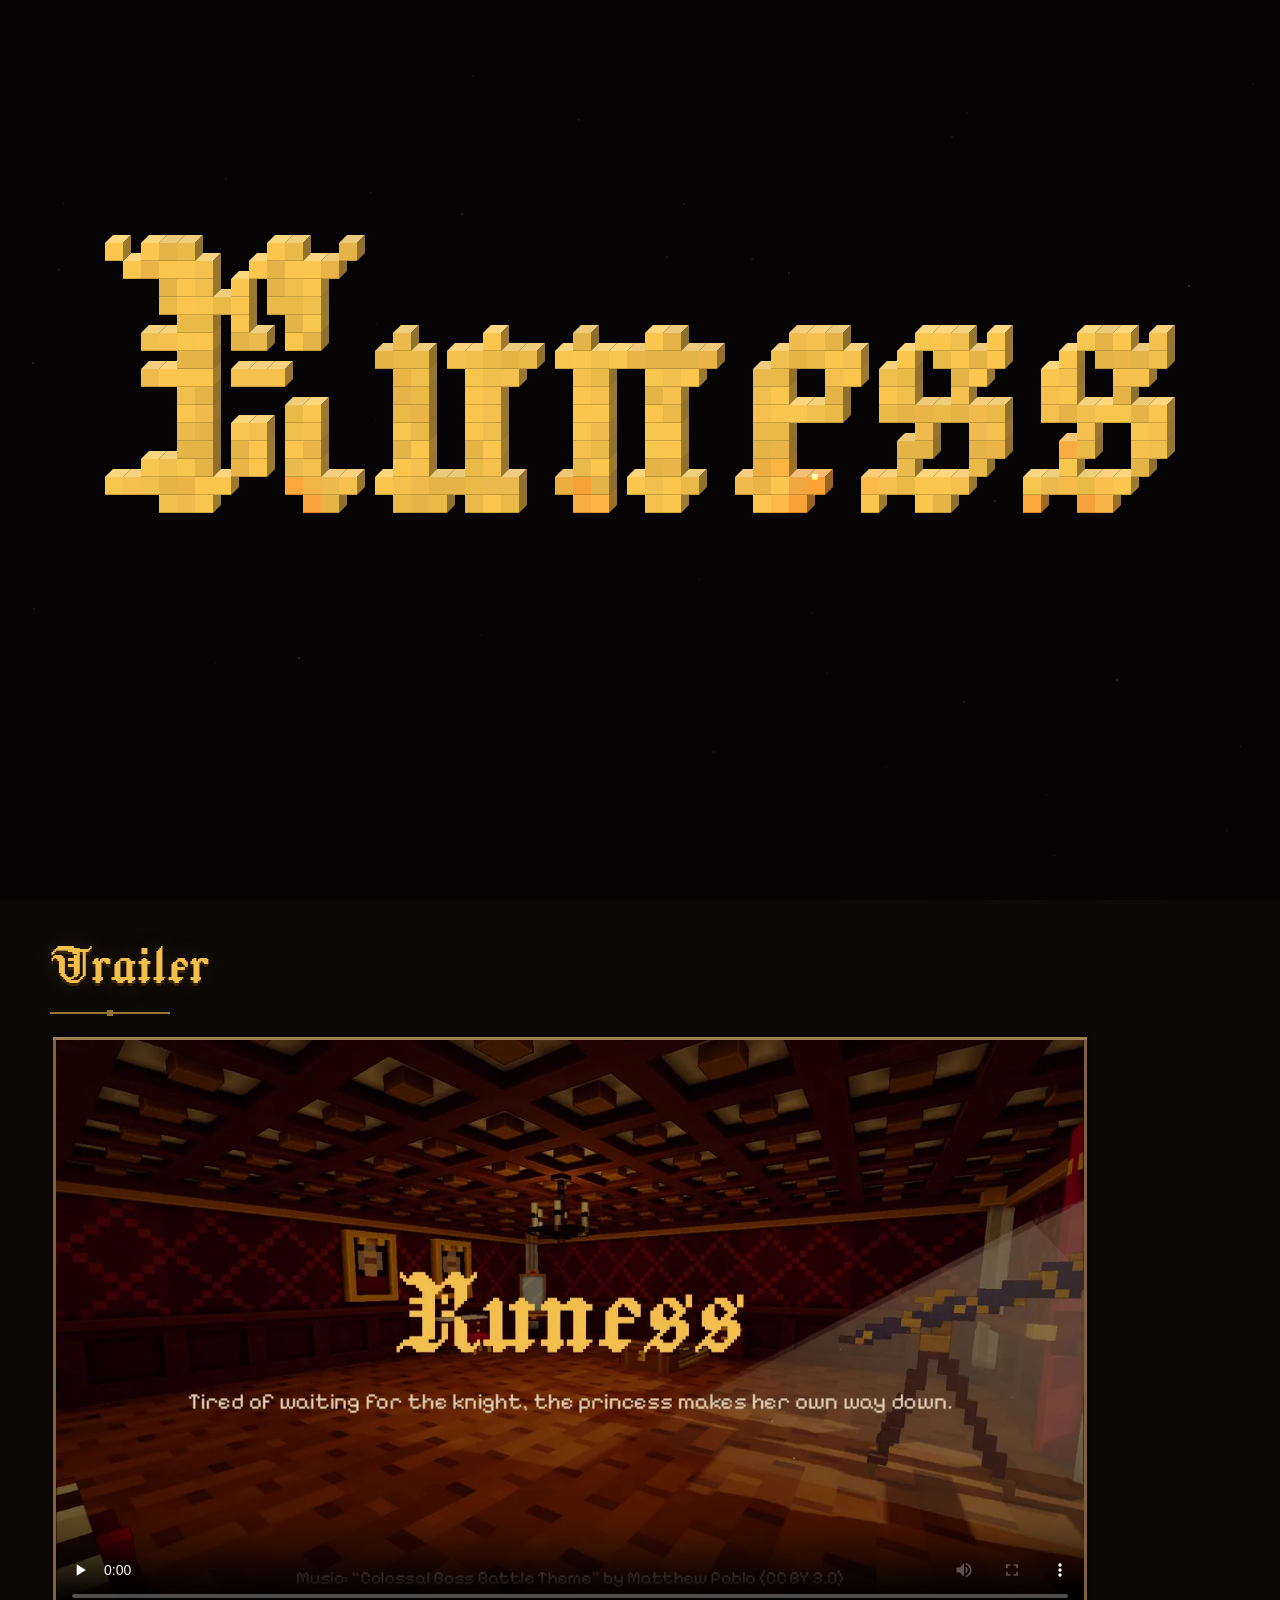
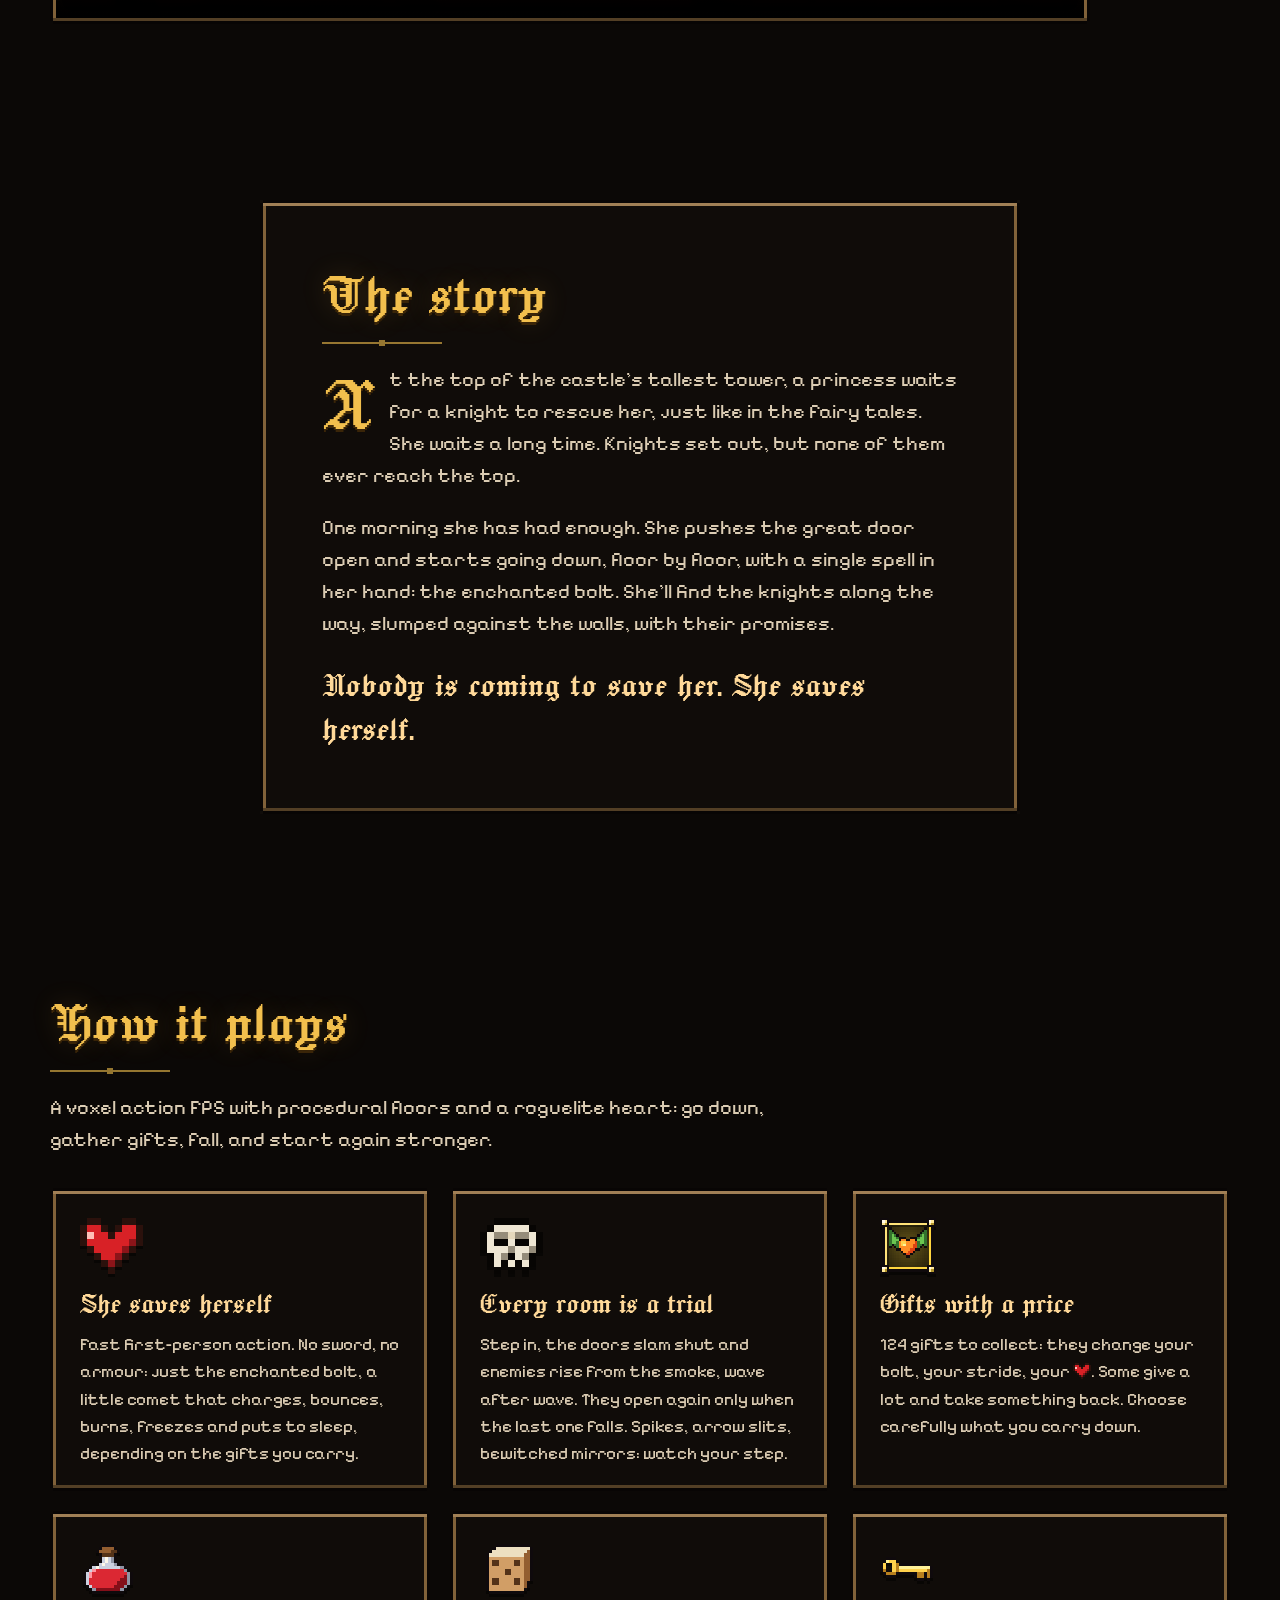
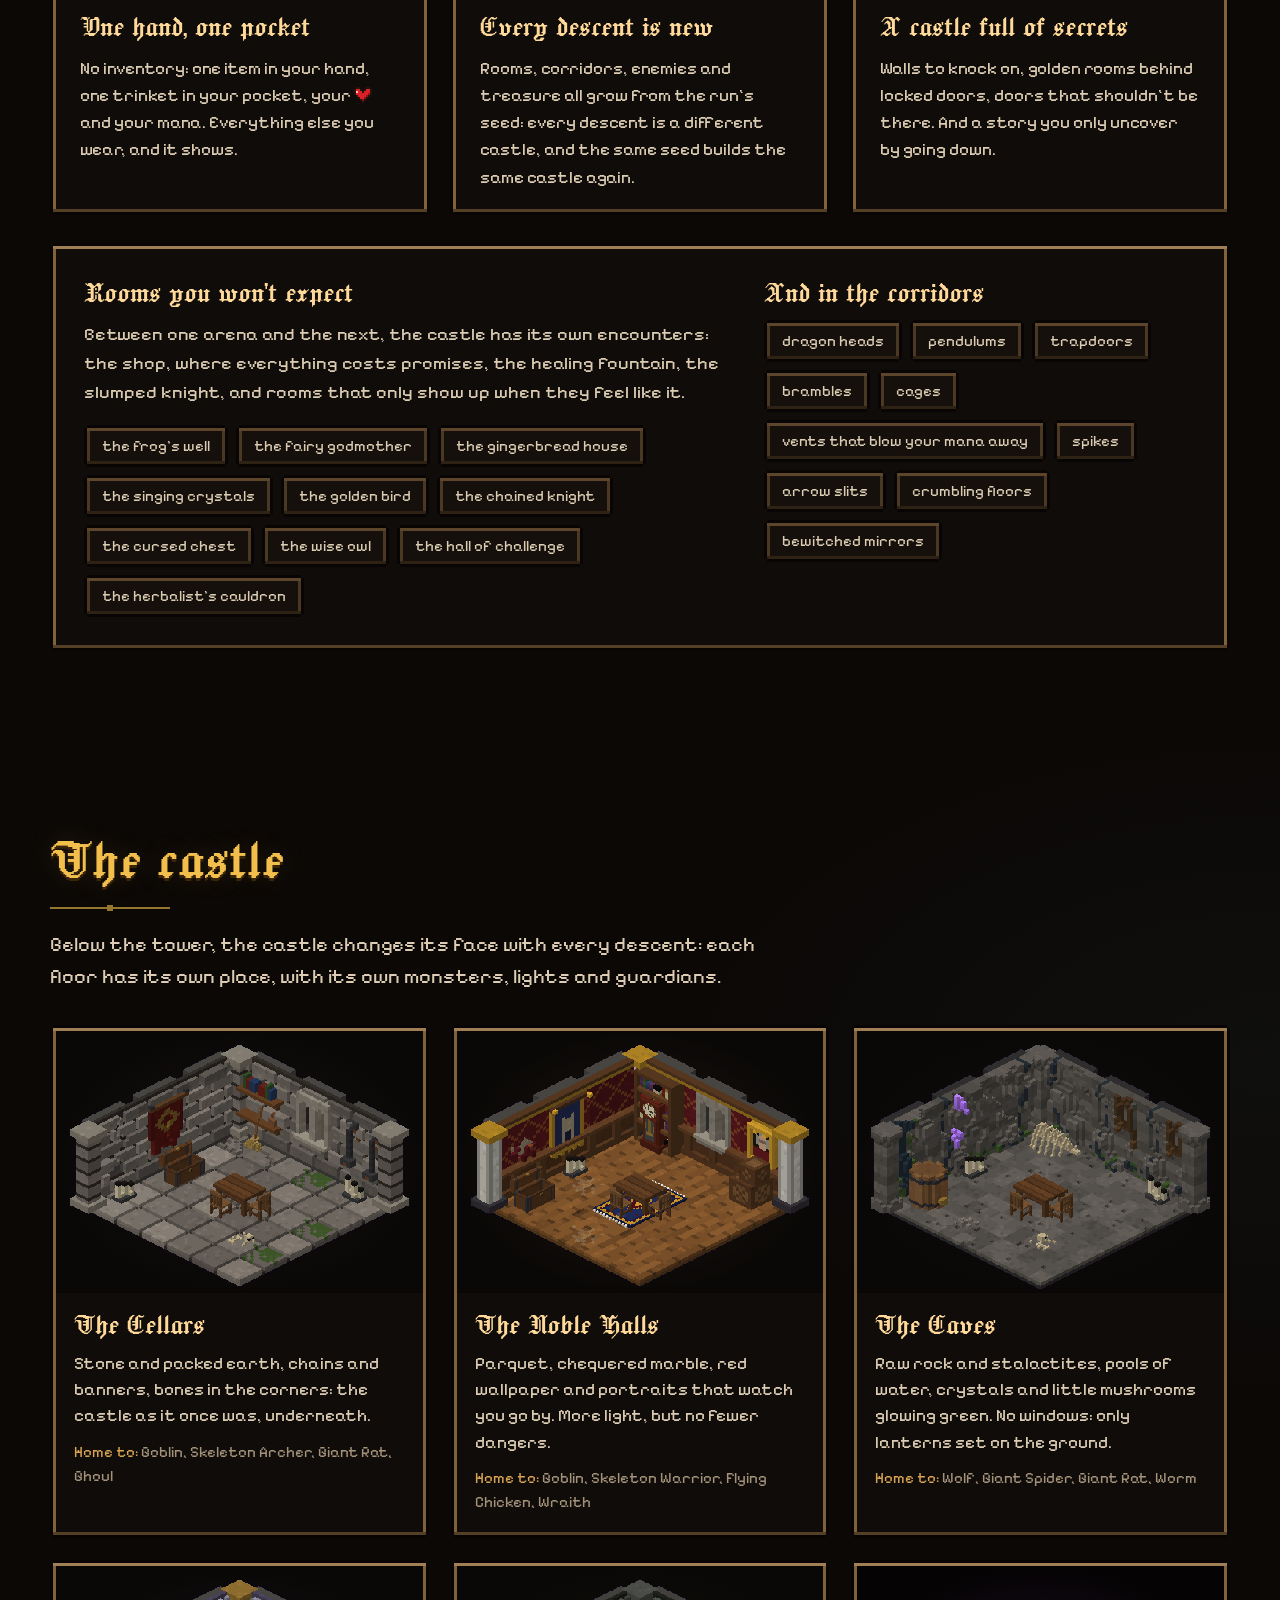
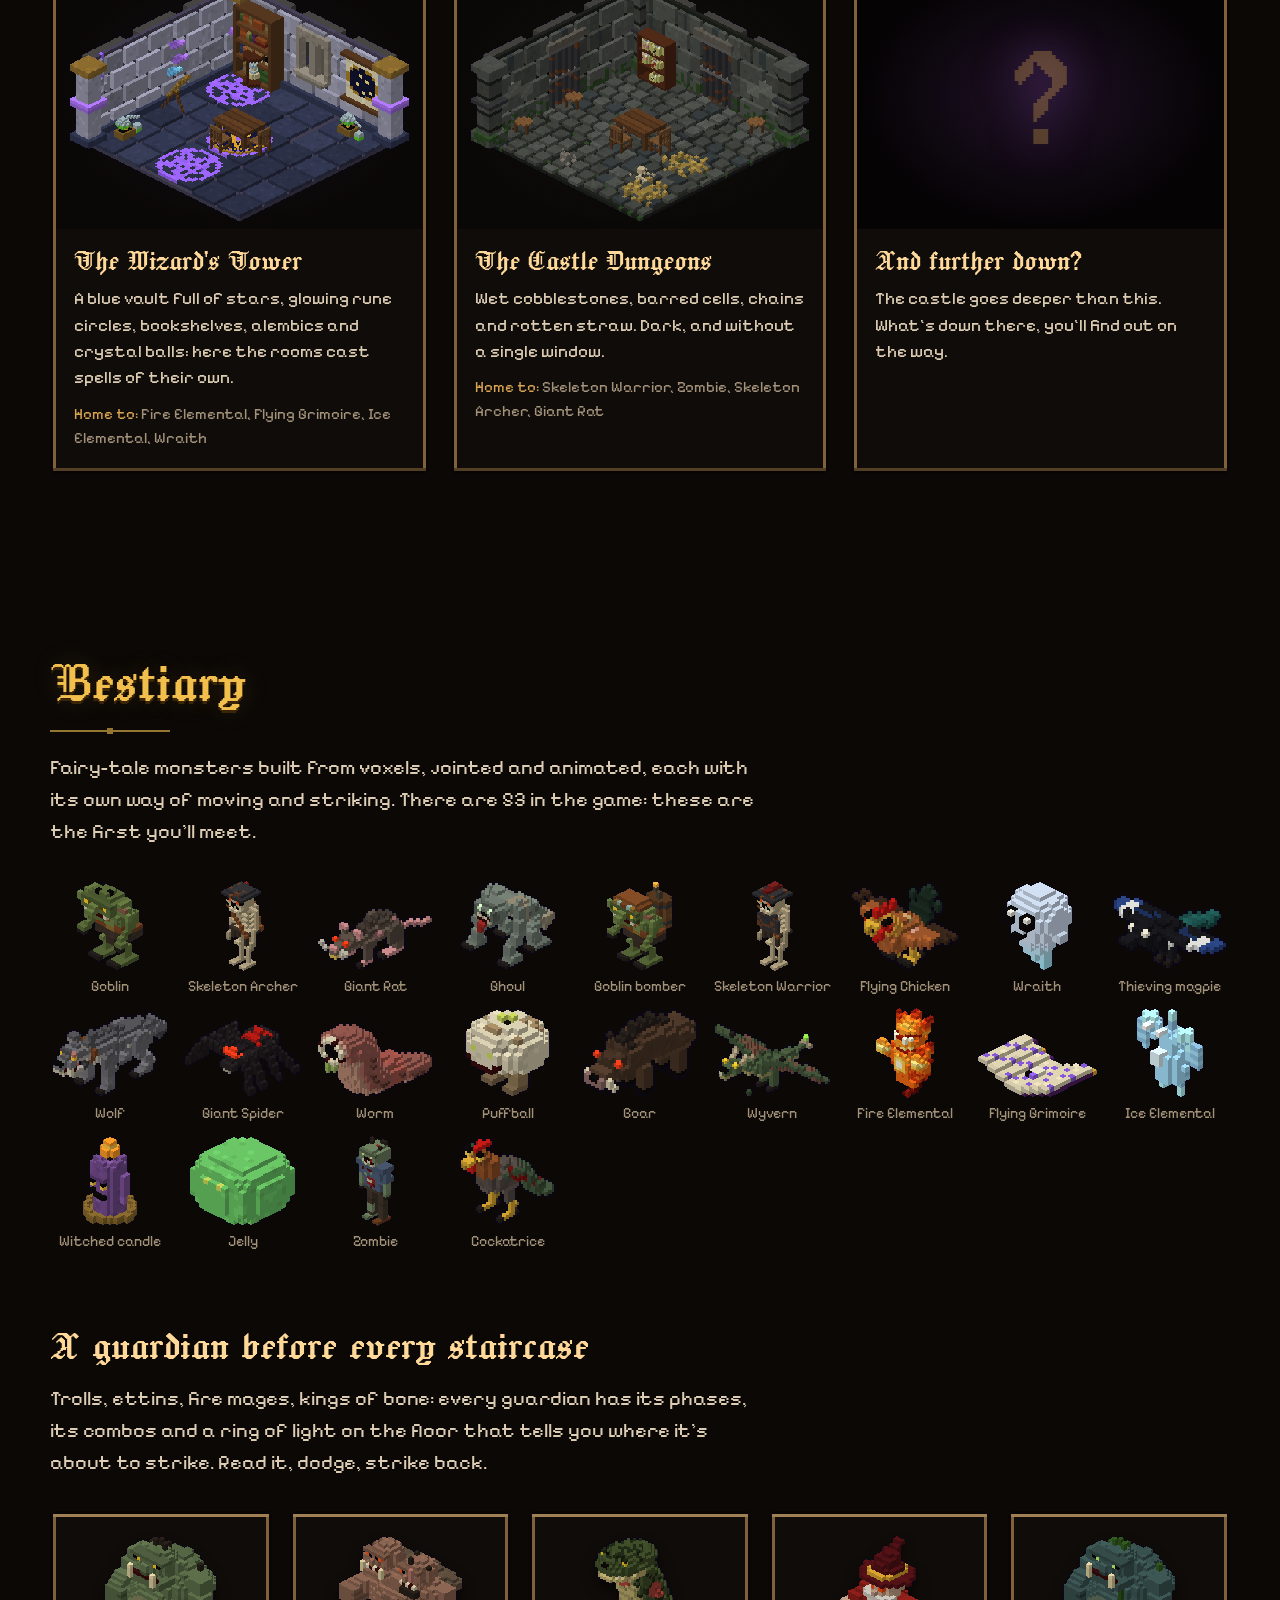
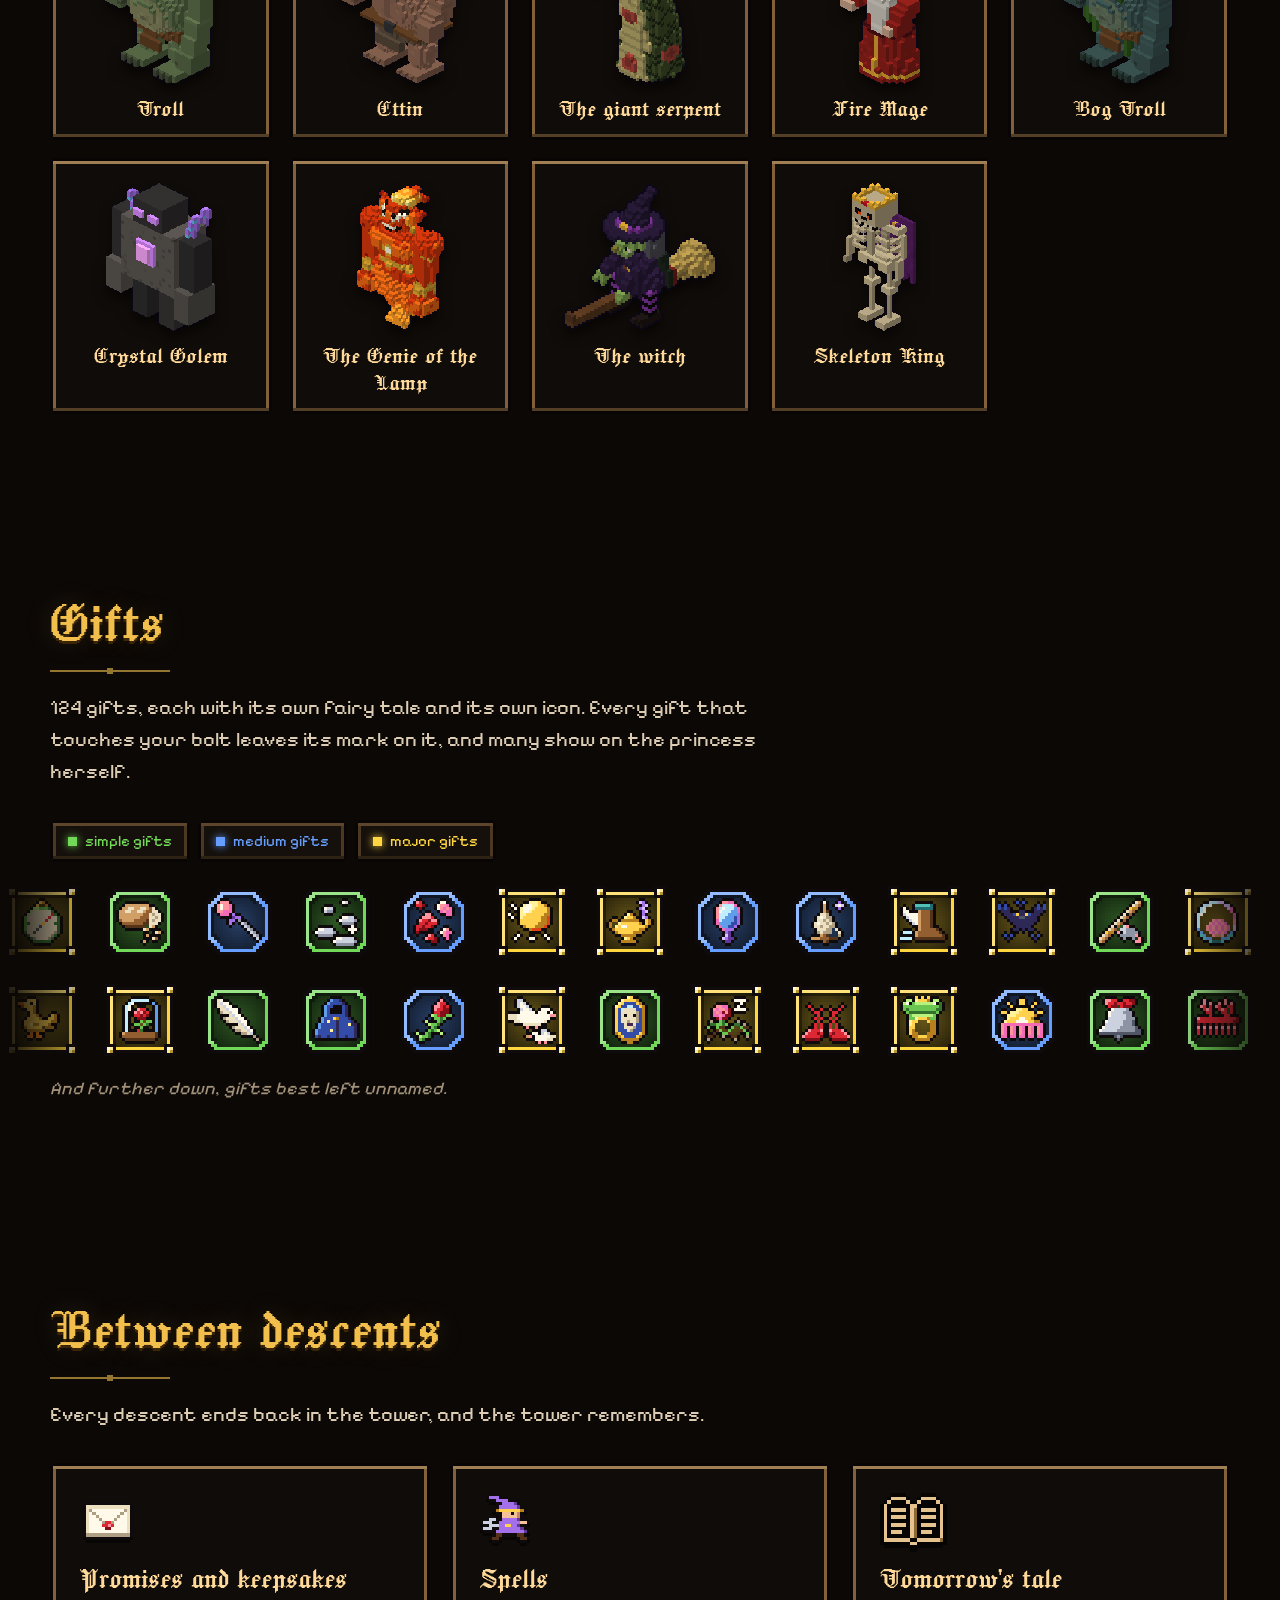
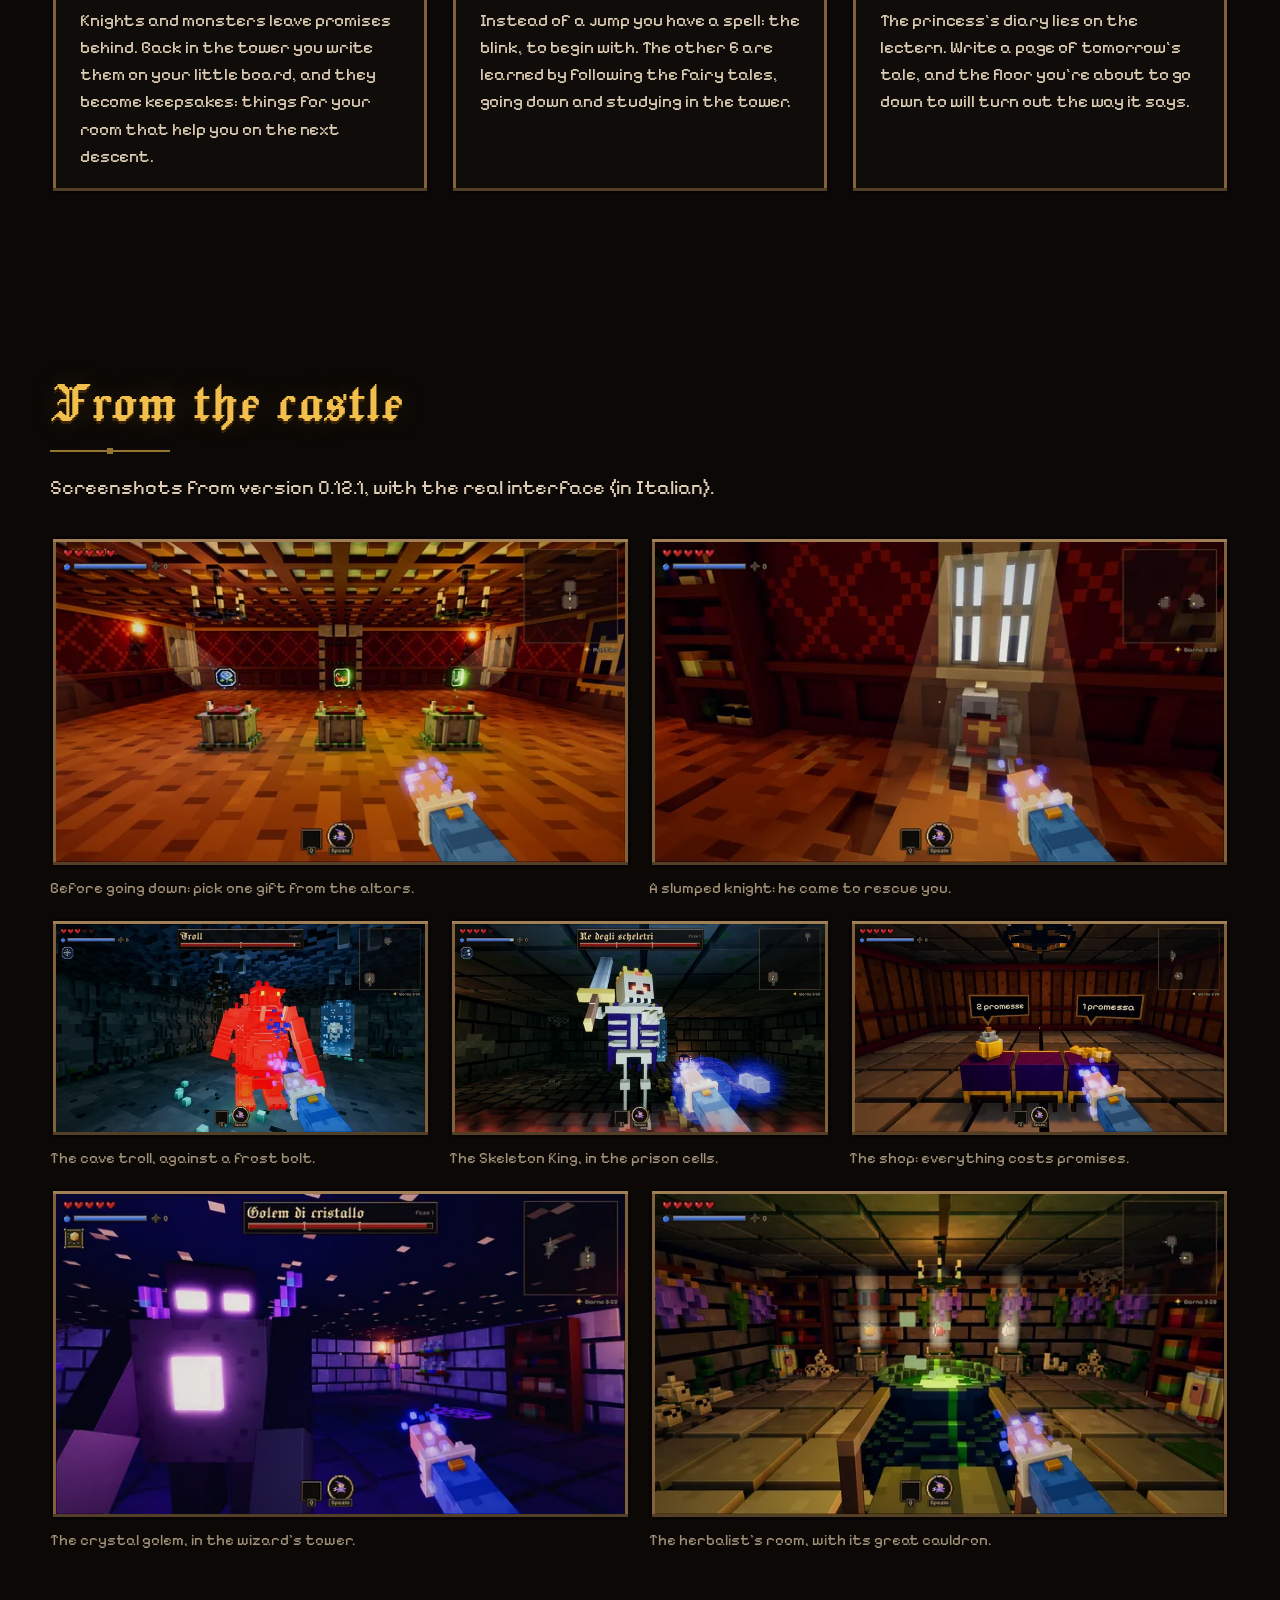
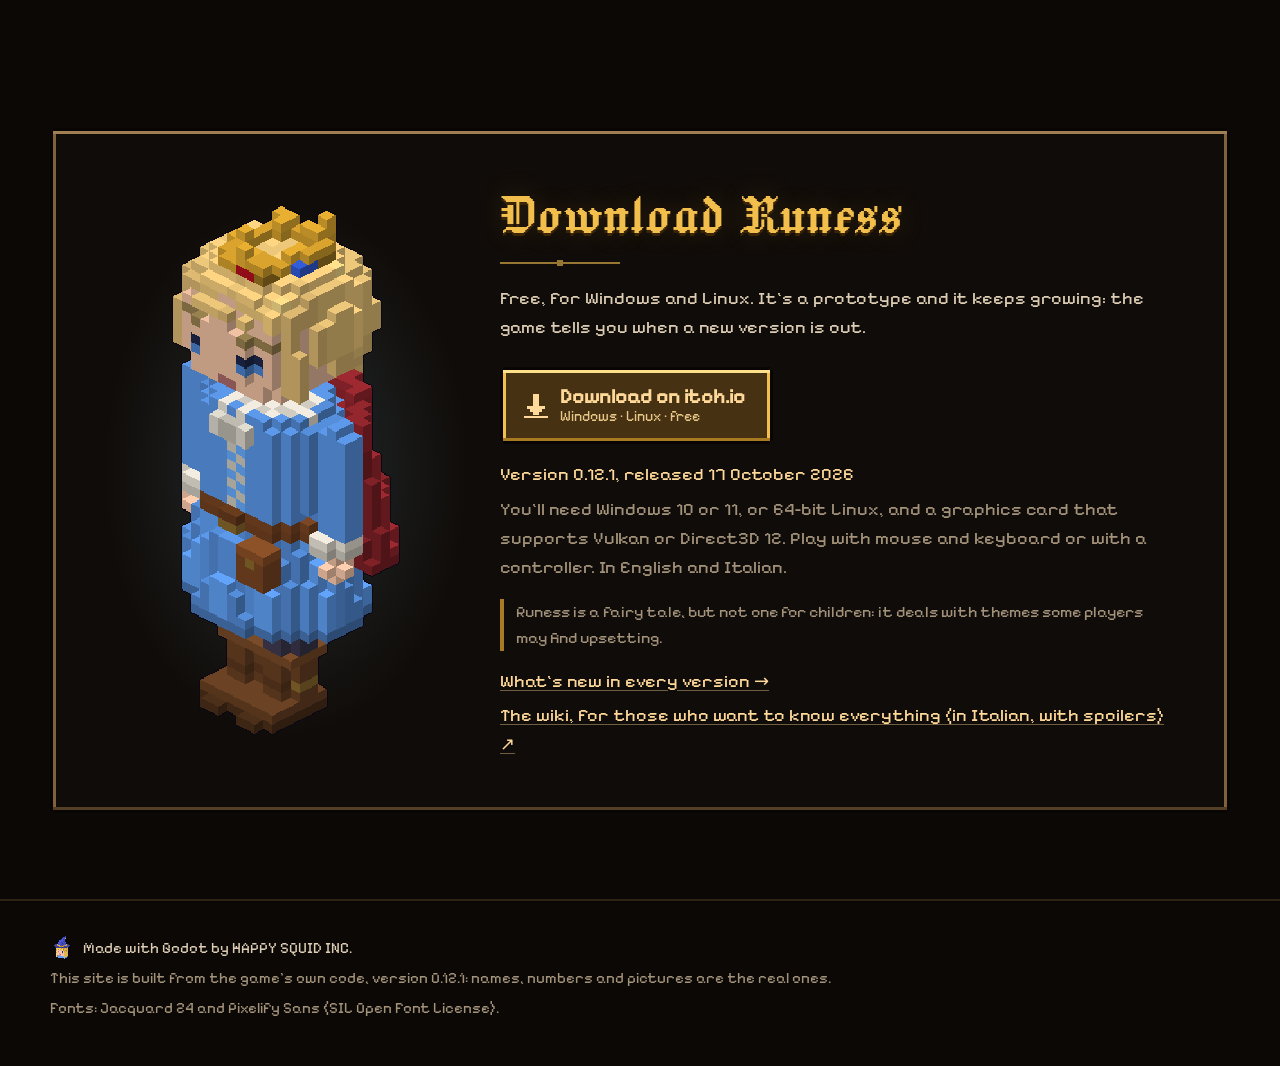
==== index.html @ a7454d5a "Sito della versione 0.12.1" ====
<!doctype html>
<html lang="en" class="no-js">
<head>
<meta charset="utf-8">
<meta name="viewport" content="width=device-width, initial-scale=1">
<title>Runess — the princess who saves herself</title>
<meta name="description" content="A first-person shooter through procedural voxel floors: a princess, tired of waiting for her knight, goes down through the castle alone, armed with an enchanted bolt. Free for Windows and Linux.">
<link rel="canonical" href="https://yanez86.github.io/runess-site/">
<link rel="alternate" hreflang="en" href="https://yanez86.github.io/runess-site/">
<link rel="alternate" hreflang="it" href="https://yanez86.github.io/runess-site/it/">
<link rel="alternate" hreflang="x-default" href="https://yanez86.github.io/runess-site/">
<meta property="og:type" content="website">
<meta property="og:site_name" content="Runess">
<meta property="og:title" content="Runess — the princess who saves herself">
<meta property="og:description" content="A first-person shooter through procedural voxel floors: a princess, tired of waiting for her knight, goes down through the castle alone, armed with an enchanted bolt. Free for Windows and Linux.">
<meta property="og:url" content="https://yanez86.github.io/runess-site/">
<meta property="og:image" content="https://yanez86.github.io/runess-site/media/og.jpg">
<meta property="og:image:width" content="1200">
<meta property="og:image:height" content="630">
<meta name="twitter:card" content="summary_large_image">
<meta name="theme-color" content="#0b0806">
<link rel="icon" href="img/icon.png">
<link rel="preload" href="fonts/Jacquard24-Regular.ttf" as="font" type="font/ttf" crossorigin>
<link rel="preload" href="fonts/PixelifySans.ttf" as="font" type="font/ttf" crossorigin>
<link rel="stylesheet" href="style.css">
<script>
// Prima di disegnare la pagina: c'è JavaScript; lo splash solo la prima volta in una sessione, e mai a chi chiede
// meno movimento.
(function () {
	try {
		var chosen = new URLSearchParams(location.search).get("lang");
		if (chosen) localStorage.setItem("runess-lang", chosen);
		else chosen = localStorage.getItem("runess-lang");
		var browser = ((navigator.languages && navigator.languages[0]) || navigator.language || "").slice(0, 2);
		if ((chosen || browser) === "it") location.replace("it/" + location.hash);
	} catch (e) {}
})();
(function () {
	var root = document.documentElement;
	root.classList.remove("no-js");
	root.classList.add("js");
	try {
		var seen = sessionStorage.getItem("runess-splash");
		var calm = window.matchMedia("(prefers-reduced-motion: reduce)").matches;
		if (!seen && !calm && !/[?&]nosplash/.test(location.search)) root.classList.add("splash-on");
	} catch (e) {}
})();
</script>
</head>
<body>
<a class="skip" href="#main">Skip to content</a>

<div class="splash" id="splash" aria-hidden="true">
	<canvas class="splash-canvas"></canvas>
	<div class="splash-text">
		<p class="splash-tagline">The princess who saves herself</p>
		<p class="splash-hint">Click or press any key</p>
	</div>
</div>

<header class="topbar" id="top">
	<div class="wrap topbar-in">
		<a class="brand" href="#top" aria-label="Runess, home page"><img src="img/icon.png" alt="" width="32" height="32"><span>Runess</span></a>
		<button class="menu-toggle" type="button" aria-expanded="false" aria-controls="nav" aria-label="Open the menu"><span></span></button>
		<nav class="nav" id="nav">
			<a href="#story">Story</a>
			<a href="#play">Gameplay</a>
			<a href="#world">The castle</a>
			<a href="#bestiary">Bestiary</a>
			<a href="#gifts">Gifts</a>
			<a href="#screens">Screenshots</a>
			<a href="changelog.html">Changelog</a>
			<a class="lang" href="it/" hreflang="it" lang="it" data-lang="it" title="Leggi questa pagina in italiano">Italiano</a>
			<a class="btn btn-gold btn-small" href="#download">Download</a>
		</nav>
	</div>
</header>

<main id="main">

<section class="hero" aria-labelledby="hero-title">
	<div class="hero-bg" aria-hidden="true"><img src="media/hero.webp" alt="" width="1600" height="836"></div>
	<div class="wrap hero-in">
		<div class="hero-copy">
			<p class="kicker">Once upon a time there was a princess…</p>
			<h1 class="title" id="hero-title">Runess</h1>
			<p class="tagline">…who saved herself.</p>
			<p class="pitch">Tired of waiting for a knight to rescue her, the princess walks out of her tower alone and goes down through the castle floor by floor, armed with a single spell: the enchanted bolt. Every descent is different, every room is a trial, and a guardian waits before every staircase.</p>
			<div class="cta">
				<a class="btn btn-gold btn-big" href="https://yanez86.itch.io/runess" rel="noopener">
					<span class="arrow-down" aria-hidden="true"></span>
					<span><strong>Download free</strong><small>Windows and Linux, on itch.io</small></span>
				</a>
				<a class="btn btn-big" href="#trailer">
					<span class="play-icon" aria-hidden="true"></span>
					<span><strong>Watch the trailer</strong><small>0:30</small></span>
				</a>
			</div>
			<p class="hero-meta"><span class="badge">Version 0.12.1 · 17 October 2026</span><span>Prototype in active development, updated often</span></p>
		</div>
		<div class="hero-princess" aria-hidden="true"><img class="princess" src="img/princess.png" alt="" width="204" height="472"><span class="hero-glow"></span></div>
	</div>
</section>

<section class="section trailer" id="trailer" aria-labelledby="trailer-title">
	<div class="wrap">
		<h2 class="section-title" id="trailer-title">Trailer</h2>
		<div class="frame video">
			<video controls preload="none" playsinline width="1280" height="720" poster="media/trailer_poster_en.webp">
				<source src="media/trailer_en.mp4" type="video/mp4">
				<a href="media/trailer_en.mp4">Your browser can't play this video: download it instead.</a>
			</video>
		</div>
	</div>
</section>

<section class="section story" id="story" aria-labelledby="story-title">
	<div class="wrap story-in">
		<div class="story-text reveal">
			<h2 class="section-title" id="story-title">The story</h2>
			<p class="dropcap">At the top of the castle's tallest tower, a princess waits for a knight to rescue her, just like in the fairy tales. She waits a long time. Knights set out, but none of them ever reach the top.</p>
			<p>One morning she has had enough. She pushes the great door open and starts going down, floor by floor, with a single spell in her hand: the enchanted bolt. She'll find the knights along the way, slumped against the walls, with their promises.</p>
			<p class="story-end">Nobody is coming to save her. She saves herself.</p>
		</div>
	</div>
</section>

<section class="section play" id="play" aria-labelledby="play-title">
	<div class="wrap">
		<h2 class="section-title" id="play-title">How it plays</h2>
		<p class="lead">A voxel action FPS with procedural floors and a roguelite heart: go down, gather gifts, fall, and start again stronger.</p>
		<div class="cards">
			<article class="card reveal"><img class="icon" src="img/icon_heart.png" alt="" width="72" height="64"><h3>She saves herself</h3><p>Fast first-person action. No sword, no armour: just the enchanted bolt, a little comet that charges, bounces, burns, freezes and puts to sleep, depending on the gifts you carry.</p></article>
			<article class="card reveal"><img class="icon" src="img/icon_skull.png" alt="" width="72" height="64"><h3>Every room is a trial</h3><p>Step in, the doors slam shut and enemies rise from the smoke, wave after wave. They open again only when the last one falls. Spikes, arrow slits, bewitched mirrors: watch your step.</p></article>
			<article class="card reveal"><img class="icon" src="img/icon_gift.png" alt="" width="72" height="72"><h3>Gifts with a price</h3><p>124 gifts to collect: they change your bolt, your stride, your <img class="heart" src="img/heart.png" alt="♥">. Some give a lot and take something back. Choose carefully what you carry down.</p></article>
			<article class="card reveal"><img class="icon" src="img/icon_potion.png" alt="" width="72" height="72"><h3>One hand, one pocket</h3><p>No inventory: one item in your hand, one trinket in your pocket, your <img class="heart" src="img/heart.png" alt="♥"> and your mana. Everything else you wear, and it shows.</p></article>
			<article class="card reveal"><img class="icon" src="img/icon_die.png" alt="" width="72" height="72"><h3>Every descent is new</h3><p>Rooms, corridors, enemies and treasure all grow from the run's seed: every descent is a different castle, and the same seed builds the same castle again.</p></article>
			<article class="card reveal"><img class="icon" src="img/icon_key.png" alt="" width="72" height="72"><h3>A castle full of secrets</h3><p>Walls to knock on, golden rooms behind locked doors, doors that shouldn't be there. And a story you only uncover by going down.</p></article>
		</div>
		<div class="rooms frame reveal">
			<div>
				<h3>Rooms you won't expect</h3>
				<p>Between one arena and the next, the castle has its own encounters: the shop, where everything costs promises, the healing fountain, the slumped knight, and rooms that only show up when they feel like it.</p>
				<ul class="chips"><li>the frog's well</li><li>the fairy godmother</li><li>the gingerbread house</li><li>the singing crystals</li><li>the golden bird</li><li>the chained knight</li><li>the cursed chest</li><li>the wise owl</li><li>the hall of challenge</li><li>the herbalist's cauldron</li></ul>
			</div>
			<div>
				<h3>And in the corridors</h3>
				<ul class="chips"><li>dragon heads</li><li>pendulums</li><li>trapdoors</li><li>brambles</li><li>cages</li><li>vents that blow your mana away</li><li>spikes</li><li>arrow slits</li><li>crumbling floors</li><li>bewitched mirrors</li></ul>
			</div>
		</div>
	</div>
</section>

<section class="section world" id="world" aria-labelledby="world-title">
	<div class="wrap">
		<h2 class="section-title" id="world-title">The castle</h2>
		<p class="lead">Below the tower, the castle changes its face with every descent: each floor has its own place, with its own monsters, lights and guardians.</p>
		<div class="biomes">
<article class="biome" style="--fog:#1f1c24"><div class="biome-art"><img src="img/room_dungeon.png" alt="The Cellars" loading="lazy" width="436" height="312"></div><div class="biome-body"><h3>The Cellars</h3><p>Stone and packed earth, chains and banners, bones in the corners: the castle as it once was, underneath.</p><p class="biome-mobs"><span>Home to:</span> Goblin, Skeleton Archer, Giant Rat, Ghoul</p></div></article>
<article class="biome" style="--fog:#291f1a"><div class="biome-art"><img src="img/room_noble.png" alt="The Noble Halls" loading="lazy" width="436" height="312"></div><div class="biome-body"><h3>The Noble Halls</h3><p>Parquet, chequered marble, red wallpaper and portraits that watch you go by. More light, but no fewer dangers.</p><p class="biome-mobs"><span>Home to:</span> Goblin, Skeleton Warrior, Flying Chicken, Wraith</p></div></article>
<article class="biome" style="--fog:#0f171a"><div class="biome-art"><img src="img/room_caves.png" alt="The Caves" loading="lazy" width="428" height="310"></div><div class="biome-body"><h3>The Caves</h3><p>Raw rock and stalactites, pools of water, crystals and little mushrooms glowing green. No windows: only lanterns set on the ground.</p><p class="biome-mobs"><span>Home to:</span> Wolf, Giant Spider, Giant Rat, Worm</p></div></article>
<article class="biome" style="--fog:#1a122b"><div class="biome-art"><img src="img/room_tower.png" alt="The Wizard's Tower" loading="lazy" width="436" height="312"></div><div class="biome-body"><h3>The Wizard's Tower</h3><p>A blue vault full of stars, glowing rune circles, bookshelves, alembics and crystal balls: here the rooms cast spells of their own.</p><p class="biome-mobs"><span>Home to:</span> Fire Elemental, Flying Grimoire, Ice Elemental, Wraith</p></div></article>
<article class="biome" style="--fog:#141c17"><div class="biome-art"><img src="img/room_prison.png" alt="The Castle Dungeons" loading="lazy" width="436" height="312"></div><div class="biome-body"><h3>The Castle Dungeons</h3><p>Wet cobblestones, barred cells, chains and rotten straw. Dark, and without a single window.</p><p class="biome-mobs"><span>Home to:</span> Skeleton Warrior, Zombie, Skeleton Archer, Giant Rat</p></div></article>
			<article class="biome biome-more">
				<div class="biome-art"><span aria-hidden="true">?</span></div>
				<div class="biome-body"><h3>And further down?</h3><p>The castle goes deeper than this. What's down there, you'll find out on the way.</p></div>
			</article>
		</div>
	</div>
</section>

<section class="section bestiary" id="bestiary" aria-labelledby="bestiary-title">
	<div class="wrap">
		<h2 class="section-title" id="bestiary-title">Bestiary</h2>
		<p class="lead">Fairy-tale monsters built from voxels, jointed and animated, each with its own way of moving and striking. There are 53 in the game: these are the first you'll meet.</p>
		<div class="mobs">
<figure class="mob"><img src="img/enemy_goblin.png" alt="" loading="lazy" width="76" height="100"><figcaption>Goblin</figcaption></figure>
<figure class="mob"><img src="img/enemy_skeleton.png" alt="" loading="lazy" width="72" height="146"><figcaption>Skeleton Archer</figcaption></figure>
<figure class="mob"><img src="img/enemy_rat.png" alt="" loading="lazy" width="70" height="38"><figcaption>Giant Rat</figcaption></figure>
<figure class="mob"><img src="img/enemy_ghoul.png" alt="" loading="lazy" width="62" height="57"><figcaption>Ghoul</figcaption></figure>
<figure class="mob"><img src="img/enemy_bomber.png" alt="" loading="lazy" width="84" height="112"><figcaption>Goblin bomber</figcaption></figure>
<figure class="mob"><img src="img/enemy_skeleton_warrior.png" alt="" loading="lazy" width="68" height="148"><figcaption>Skeleton Warrior</figcaption></figure>
<figure class="mob"><img src="img/enemy_chicken.png" alt="" loading="lazy" width="56" height="45"><figcaption>Flying Chicken</figcaption></figure>
<figure class="mob"><img src="img/enemy_ghost.png" alt="" loading="lazy" width="72" height="90"><figcaption>Wraith</figcaption></figure>
<figure class="mob"><img src="img/enemy_magpie.png" alt="" loading="lazy" width="54" height="36"><figcaption>Thieving magpie</figcaption></figure>
<figure class="mob"><img src="img/enemy_wolf.png" alt="" loading="lazy" width="70" height="52"><figcaption>Wolf</figcaption></figure>
<figure class="mob"><img src="img/enemy_spider.png" alt="" loading="lazy" width="82" height="55"><figcaption>Giant Spider</figcaption></figure>
<figure class="mob"><img src="img/enemy_worm.png" alt="" loading="lazy" width="74" height="48"><figcaption>Worm</figcaption></figure>
<figure class="mob"><img src="img/enemy_puffball.png" alt="" loading="lazy" width="68" height="70"><figcaption>Puffball</figcaption></figure>
<figure class="mob"><img src="img/enemy_boar.png" alt="" loading="lazy" width="56" height="43"><figcaption>Boar</figcaption></figure>
<figure class="mob"><img src="img/enemy_wyvern.png" alt="" loading="lazy" width="72" height="47"><figcaption>Wyvern</figcaption></figure>
<figure class="mob"><img src="img/enemy_fire_elemental.png" alt="" loading="lazy" width="84" height="130"><figcaption>Fire Elemental</figcaption></figure>
<figure class="mob"><img src="img/enemy_grimoire.png" alt="" loading="lazy" width="114" height="64"><figcaption>Flying Grimoire</figcaption></figure>
<figure class="mob"><img src="img/enemy_ice_elemental.png" alt="" loading="lazy" width="64" height="84"><figcaption>Ice Elemental</figcaption></figure>
<figure class="mob"><img src="img/enemy_candle.png" alt="" loading="lazy" width="68" height="108"><figcaption>Witched candle</figcaption></figure>
<figure class="mob"><img src="img/enemy_jelly.png" alt="" loading="lazy" width="100" height="84"><figcaption>Jelly</figcaption></figure>
<figure class="mob"><img src="img/enemy_zombie.png" alt="" loading="lazy" width="60" height="140"><figcaption>Zombie</figcaption></figure>
<figure class="mob"><img src="img/enemy_cockatrice.png" alt="" loading="lazy" width="52" height="47"><figcaption>Cockatrice</figcaption></figure>
		</div>
		<h3 class="sub-title">A guardian before every staircase</h3>
		<p class="lead">Trolls, ettins, fire mages, kings of bone: every guardian has its phases, its combos and a ring of light on the floor that tells you where it's about to strike. Read it, dodge, strike back.</p>
		<div class="guardians">
<figure class="guardian"><img src="img/enemy_troll.png" alt="" loading="lazy" width="144" height="188"><figcaption>Troll</figcaption></figure>
<figure class="guardian"><img src="img/enemy_ettin.png" alt="" loading="lazy" width="168" height="198"><figcaption>Ettin</figcaption></figure>
<figure class="guardian"><img src="img/enemy_great_serpent.png" alt="" loading="lazy" width="64" height="100"><figcaption>The giant serpent</figcaption></figure>
<figure class="guardian"><img src="img/enemy_mage.png" alt="" loading="lazy" width="130" height="238"><figcaption>Fire Mage</figcaption></figure>
<figure class="guardian"><img src="img/enemy_bog_troll.png" alt="" loading="lazy" width="144" height="188"><figcaption>Bog Troll</figcaption></figure>
<figure class="guardian"><img src="img/enemy_crystal_golem.png" alt="" loading="lazy" width="152" height="206"><figcaption>Crystal Golem</figcaption></figure>
<figure class="guardian"><img src="img/enemy_genie.png" alt="" loading="lazy" width="66" height="106"><figcaption>The Genie of the Lamp</figcaption></figure>
<figure class="guardian"><img src="img/enemy_witch.png" alt="" loading="lazy" width="82" height="78"><figcaption>The witch</figcaption></figure>
<figure class="guardian"><img src="img/enemy_skeleton_king.png" alt="" loading="lazy" width="104" height="208"><figcaption>Skeleton King</figcaption></figure>
		</div>
	</div>
</section>

<section class="section gifts" id="gifts" aria-labelledby="gifts-title">
	<div class="wrap">
		<h2 class="section-title" id="gifts-title">Gifts</h2>
		<p class="lead">124 gifts, each with its own fairy tale and its own icon. Every gift that touches your bolt leaves its mark on it, and many show on the princess herself.</p>
		<ul class="chips tiers"><li class="tier" style="--tier:#73d959">simple gifts</li><li class="tier" style="--tier:#669eff">medium gifts</li><li class="tier" style="--tier:#ffd640">major gifts</li></ul>
	</div>
	<div class="strips">
<div class="strip"><ul class="strip-track"><li style="--tier:#ffd640"><img src="img/gift_witch_compass.png" alt="Witch's Compass" title="Witch's Compass" loading="lazy" width="72" height="72"></li><li style="--tier:#73d959"><img src="img/gift_breadcrumbs.png" alt="Breadcrumbs" title="Breadcrumbs" loading="lazy" width="72" height="72"></li><li style="--tier:#669eff"><img src="img/gift_hatpin.png" alt="Hatpin" title="Hatpin" loading="lazy" width="72" height="72"></li><li style="--tier:#73d959"><img src="img/gift_pebbles.png" alt="Tom Thumb's Pebbles" title="Tom Thumb's Pebbles" loading="lazy" width="72" height="72"></li><li style="--tier:#669eff"><img src="img/gift_rose_petals.png" alt="Rose Petals" title="Rose Petals" loading="lazy" width="72" height="72"></li><li style="--tier:#ffd640"><img src="img/gift_golden_ball.png" alt="Golden Ball" title="Golden Ball" loading="lazy" width="72" height="72"></li><li style="--tier:#ffd640"><img src="img/gift_genie_lamp.png" alt="Genie's Lamp" title="Genie's Lamp" loading="lazy" width="72" height="72"></li><li style="--tier:#669eff"><img src="img/gift_fairy_mirror.png" alt="Fairy Mirror" title="Fairy Mirror" loading="lazy" width="72" height="72"></li><li style="--tier:#669eff"><img src="img/gift_enchanted_spindle.png" alt="Enchanted Spindle" title="Enchanted Spindle" loading="lazy" width="72" height="72"></li><li style="--tier:#ffd640"><img src="img/gift_wind_boots.png" alt="Wind Boots" title="Wind Boots" loading="lazy" width="72" height="72"></li><li style="--tier:#ffd640"><img src="img/gift_pet_ravens.png" alt="The Seven Ravens" title="The Seven Ravens" loading="lazy" width="72" height="72"></li><li style="--tier:#73d959"><img src="img/gift_pied_flute.png" alt="Piper's Flute" title="Piper's Flute" loading="lazy" width="72" height="72"></li><li style="--tier:#ffd640"><img src="img/gift_mermaid_bubble.png" alt="Little Mermaid's Bubble" title="Little Mermaid's Bubble" loading="lazy" width="72" height="72"></li><li style="--tier:#ffd640"><img src="img/gift_nutcracker.png" alt="Nutcracker" title="Nutcracker" loading="lazy" width="72" height="72"></li><li style="--tier:#669eff"><img src="img/gift_twin_bolt.png" alt="Twin Bolt" title="Twin Bolt" loading="lazy" width="72" height="72"></li><li style="--tier:#73d959"><img src="img/gift_godmother_purse.png" alt="Fairy Godmother's Purse" title="Fairy Godmother's Purse" loading="lazy" width="72" height="72"></li><li style="--tier:#669eff"><img src="img/gift_sun_crown.png" alt="Sun Crown" title="Sun Crown" loading="lazy" width="72" height="72"></li><li style="--tier:#ffd640"><img src="img/gift_pet_frog.png" alt="Frog of the Well" title="Frog of the Well" loading="lazy" width="72" height="72"></li><li style="--tier:#669eff"><img src="img/gift_ember.png" alt="Ember" title="Ember" loading="lazy" width="72" height="72"></li><li style="--tier:#ffd640"><img src="img/gift_fairy_hourglass.png" alt="Fairy's Hourglass" title="Fairy's Hourglass" loading="lazy" width="72" height="72"></li><li style="--tier:#ffd640"><img src="img/gift_dragon_heart.png" alt="Dragon Heart" title="Dragon Heart" loading="lazy" width="72" height="72"></li><li style="--tier:#73d959"><img src="img/gift_golden_apple.png" alt="Golden Apple" title="Golden Apple" loading="lazy" width="72" height="72"></li><li style="--tier:#73d959"><img src="img/gift_porridge.png" alt="Goldilocks' Porridge" title="Goldilocks' Porridge" loading="lazy" width="72" height="72"></li><li style="--tier:#73d959"><img src="img/gift_tear_vial.png" alt="Vial of Tears" title="Vial of Tears" loading="lazy" width="72" height="72"></li><li style="--tier:#73d959"><img src="img/gift_moon_diadem.png" alt="Moon Diadem" title="Moon Diadem" loading="lazy" width="72" height="72"></li><li style="--tier:#ffd640"><img src="img/gift_rumpel_thread.png" alt="Rumpelstiltskin's Thread" title="Rumpelstiltskin's Thread" loading="lazy" width="72" height="72"></li><li style="--tier:#669eff"><img src="img/gift_owl_feather.png" alt="Owl Feather" title="Owl Feather" loading="lazy" width="72" height="72"></li><li style="--tier:#ffd640"><img src="img/gift_pet_cricket.png" alt="Talking Cricket" title="Talking Cricket" loading="lazy" width="72" height="72"></li><li style="--tier:#ffd640"><img src="img/gift_unicorn_horn.png" alt="Unicorn Horn" title="Unicorn Horn" loading="lazy" width="72" height="72"></li><li style="--tier:#ffd640"><img src="img/gift_star_chalice.png" alt="Starry Chalice" title="Starry Chalice" loading="lazy" width="72" height="72"></li><li style="--tier:#ffd640"><img src="img/gift_golden_goose.png" alt="Golden Goose" title="Golden Goose" loading="lazy" width="72" height="72"></li><li style="--tier:#ffd640"><img src="img/gift_crystal_ball.png" alt="Crystal Ball" title="Crystal Ball" loading="lazy" width="72" height="72"></li><li style="--tier:#669eff"><img src="img/gift_wax_candle.png" alt="Wax Candle" title="Wax Candle" loading="lazy" width="72" height="72"></li><li style="--tier:#73d959"><img src="img/gift_grandma_lantern.png" alt="Grandmother's Lantern" title="Grandmother's Lantern" loading="lazy" width="72" height="72"></li><li style="--tier:#669eff"><img src="img/gift_crystal_lens.png" alt="Crystal Lens" title="Crystal Lens" loading="lazy" width="72" height="72"></li><li style="--tier:#73d959"><img src="img/gift_pumpkin.png" alt="Cinderella's Pumpkin" title="Cinderella's Pumpkin" loading="lazy" width="72" height="72"></li><li style="--tier:#669eff"><img src="img/gift_bolt_speed.png" alt="Tailwind" title="Tailwind" loading="lazy" width="72" height="72"></li><li style="--tier:#ffd640"><img src="img/gift_night_veil.png" alt="Veil of Night" title="Veil of Night" loading="lazy" width="72" height="72"></li><li style="--tier:#ffd640"><img src="img/gift_jack_bean.png" alt="Jack's Beanstalk" title="Jack's Beanstalk" loading="lazy" width="72" height="72"></li><li style="--tier:#669eff"><img src="img/gift_nightingale.png" alt="Clockwork Nightingale" title="Clockwork Nightingale" loading="lazy" width="72" height="72"></li><li style="--tier:#669eff"><img src="img/gift_blue_rose.png" alt="Blue Rose" title="Blue Rose" loading="lazy" width="72" height="72"></li><li style="--tier:#669eff"><img src="img/gift_snowflake.png" alt="Snowflake" title="Snowflake" loading="lazy" width="72" height="72"></li><li style="--tier:#ffd640"><img src="img/gift_snow_queen.png" alt="Snow Queen's Heart" title="Snow Queen's Heart" loading="lazy" width="72" height="72"></li><li style="--tier:#73d959"><img src="img/gift_glass_slippers.png" alt="Glass Slippers" title="Glass Slippers" loading="lazy" width="72" height="72"></li><li style="--tier:#669eff"><img src="img/gift_moon_earrings.png" alt="Moon Earrings" title="Moon Earrings" loading="lazy" width="72" height="72"></li><li style="--tier:#73d959"><img src="img/gift_rapunzel_braid.png" alt="Rapunzel's Braid" title="Rapunzel's Braid" loading="lazy" width="72" height="72"></li><li style="--tier:#ffd640"><img src="img/gift_hazelnuts.png" alt="Three Hazelnuts" title="Three Hazelnuts" loading="lazy" width="72" height="72"></li><li style="--tier:#73d959"><img src="img/gift_puss_boots.png" alt="Puss in Boots" title="Puss in Boots" loading="lazy" width="72" height="72"></li></ul><ul class="strip-track" aria-hidden="true"><li style="--tier:#ffd640"><img src="img/gift_witch_compass.png" alt="" data-alt="Witch's Compass" title="Witch's Compass" loading="lazy" width="72" height="72"></li><li style="--tier:#73d959"><img src="img/gift_breadcrumbs.png" alt="" data-alt="Breadcrumbs" title="Breadcrumbs" loading="lazy" width="72" height="72"></li><li style="--tier:#669eff"><img src="img/gift_hatpin.png" alt="" data-alt="Hatpin" title="Hatpin" loading="lazy" width="72" height="72"></li><li style="--tier:#73d959"><img src="img/gift_pebbles.png" alt="" data-alt="Tom Thumb's Pebbles" title="Tom Thumb's Pebbles" loading="lazy" width="72" height="72"></li><li style="--tier:#669eff"><img src="img/gift_rose_petals.png" alt="" data-alt="Rose Petals" title="Rose Petals" loading="lazy" width="72" height="72"></li><li style="--tier:#ffd640"><img src="img/gift_golden_ball.png" alt="" data-alt="Golden Ball" title="Golden Ball" loading="lazy" width="72" height="72"></li><li style="--tier:#ffd640"><img src="img/gift_genie_lamp.png" alt="" data-alt="Genie's Lamp" title="Genie's Lamp" loading="lazy" width="72" height="72"></li><li style="--tier:#669eff"><img src="img/gift_fairy_mirror.png" alt="" data-alt="Fairy Mirror" title="Fairy Mirror" loading="lazy" width="72" height="72"></li><li style="--tier:#669eff"><img src="img/gift_enchanted_spindle.png" alt="" data-alt="Enchanted Spindle" title="Enchanted Spindle" loading="lazy" width="72" height="72"></li><li style="--tier:#ffd640"><img src="img/gift_wind_boots.png" alt="" data-alt="Wind Boots" title="Wind Boots" loading="lazy" width="72" height="72"></li><li style="--tier:#ffd640"><img src="img/gift_pet_ravens.png" alt="" data-alt="The Seven Ravens" title="The Seven Ravens" loading="lazy" width="72" height="72"></li><li style="--tier:#73d959"><img src="img/gift_pied_flute.png" alt="" data-alt="Piper's Flute" title="Piper's Flute" loading="lazy" width="72" height="72"></li><li style="--tier:#ffd640"><img src="img/gift_mermaid_bubble.png" alt="" data-alt="Little Mermaid's Bubble" title="Little Mermaid's Bubble" loading="lazy" width="72" height="72"></li><li style="--tier:#ffd640"><img src="img/gift_nutcracker.png" alt="" data-alt="Nutcracker" title="Nutcracker" loading="lazy" width="72" height="72"></li><li style="--tier:#669eff"><img src="img/gift_twin_bolt.png" alt="" data-alt="Twin Bolt" title="Twin Bolt" loading="lazy" width="72" height="72"></li><li style="--tier:#73d959"><img src="img/gift_godmother_purse.png" alt="" data-alt="Fairy Godmother's Purse" title="Fairy Godmother's Purse" loading="lazy" width="72" height="72"></li><li style="--tier:#669eff"><img src="img/gift_sun_crown.png" alt="" data-alt="Sun Crown" title="Sun Crown" loading="lazy" width="72" height="72"></li><li style="--tier:#ffd640"><img src="img/gift_pet_frog.png" alt="" data-alt="Frog of the Well" title="Frog of the Well" loading="lazy" width="72" height="72"></li><li style="--tier:#669eff"><img src="img/gift_ember.png" alt="" data-alt="Ember" title="Ember" loading="lazy" width="72" height="72"></li><li style="--tier:#ffd640"><img src="img/gift_fairy_hourglass.png" alt="" data-alt="Fairy's Hourglass" title="Fairy's Hourglass" loading="lazy" width="72" height="72"></li><li style="--tier:#ffd640"><img src="img/gift_dragon_heart.png" alt="" data-alt="Dragon Heart" title="Dragon Heart" loading="lazy" width="72" height="72"></li><li style="--tier:#73d959"><img src="img/gift_golden_apple.png" alt="" data-alt="Golden Apple" title="Golden Apple" loading="lazy" width="72" height="72"></li><li style="--tier:#73d959"><img src="img/gift_porridge.png" alt="" data-alt="Goldilocks' Porridge" title="Goldilocks' Porridge" loading="lazy" width="72" height="72"></li><li style="--tier:#73d959"><img src="img/gift_tear_vial.png" alt="" data-alt="Vial of Tears" title="Vial of Tears" loading="lazy" width="72" height="72"></li><li style="--tier:#73d959"><img src="img/gift_moon_diadem.png" alt="" data-alt="Moon Diadem" title="Moon Diadem" loading="lazy" width="72" height="72"></li><li style="--tier:#ffd640"><img src="img/gift_rumpel_thread.png" alt="" data-alt="Rumpelstiltskin's Thread" title="Rumpelstiltskin's Thread" loading="lazy" width="72" height="72"></li><li style="--tier:#669eff"><img src="img/gift_owl_feather.png" alt="" data-alt="Owl Feather" title="Owl Feather" loading="lazy" width="72" height="72"></li><li style="--tier:#ffd640"><img src="img/gift_pet_cricket.png" alt="" data-alt="Talking Cricket" title="Talking Cricket" loading="lazy" width="72" height="72"></li><li style="--tier:#ffd640"><img src="img/gift_unicorn_horn.png" alt="" data-alt="Unicorn Horn" title="Unicorn Horn" loading="lazy" width="72" height="72"></li><li style="--tier:#ffd640"><img src="img/gift_star_chalice.png" alt="" data-alt="Starry Chalice" title="Starry Chalice" loading="lazy" width="72" height="72"></li><li style="--tier:#ffd640"><img src="img/gift_golden_goose.png" alt="" data-alt="Golden Goose" title="Golden Goose" loading="lazy" width="72" height="72"></li><li style="--tier:#ffd640"><img src="img/gift_crystal_ball.png" alt="" data-alt="Crystal Ball" title="Crystal Ball" loading="lazy" width="72" height="72"></li><li style="--tier:#669eff"><img src="img/gift_wax_candle.png" alt="" data-alt="Wax Candle" title="Wax Candle" loading="lazy" width="72" height="72"></li><li style="--tier:#73d959"><img src="img/gift_grandma_lantern.png" alt="" data-alt="Grandmother's Lantern" title="Grandmother's Lantern" loading="lazy" width="72" height="72"></li><li style="--tier:#669eff"><img src="img/gift_crystal_lens.png" alt="" data-alt="Crystal Lens" title="Crystal Lens" loading="lazy" width="72" height="72"></li><li style="--tier:#73d959"><img src="img/gift_pumpkin.png" alt="" data-alt="Cinderella's Pumpkin" title="Cinderella's Pumpkin" loading="lazy" width="72" height="72"></li><li style="--tier:#669eff"><img src="img/gift_bolt_speed.png" alt="" data-alt="Tailwind" title="Tailwind" loading="lazy" width="72" height="72"></li><li style="--tier:#ffd640"><img src="img/gift_night_veil.png" alt="" data-alt="Veil of Night" title="Veil of Night" loading="lazy" width="72" height="72"></li><li style="--tier:#ffd640"><img src="img/gift_jack_bean.png" alt="" data-alt="Jack's Beanstalk" title="Jack's Beanstalk" loading="lazy" width="72" height="72"></li><li style="--tier:#669eff"><img src="img/gift_nightingale.png" alt="" data-alt="Clockwork Nightingale" title="Clockwork Nightingale" loading="lazy" width="72" height="72"></li><li style="--tier:#669eff"><img src="img/gift_blue_rose.png" alt="" data-alt="Blue Rose" title="Blue Rose" loading="lazy" width="72" height="72"></li><li style="--tier:#669eff"><img src="img/gift_snowflake.png" alt="" data-alt="Snowflake" title="Snowflake" loading="lazy" width="72" height="72"></li><li style="--tier:#ffd640"><img src="img/gift_snow_queen.png" alt="" data-alt="Snow Queen's Heart" title="Snow Queen's Heart" loading="lazy" width="72" height="72"></li><li style="--tier:#73d959"><img src="img/gift_glass_slippers.png" alt="" data-alt="Glass Slippers" title="Glass Slippers" loading="lazy" width="72" height="72"></li><li style="--tier:#669eff"><img src="img/gift_moon_earrings.png" alt="" data-alt="Moon Earrings" title="Moon Earrings" loading="lazy" width="72" height="72"></li><li style="--tier:#73d959"><img src="img/gift_rapunzel_braid.png" alt="" data-alt="Rapunzel's Braid" title="Rapunzel's Braid" loading="lazy" width="72" height="72"></li><li style="--tier:#ffd640"><img src="img/gift_hazelnuts.png" alt="" data-alt="Three Hazelnuts" title="Three Hazelnuts" loading="lazy" width="72" height="72"></li><li style="--tier:#73d959"><img src="img/gift_puss_boots.png" alt="" data-alt="Puss in Boots" title="Puss in Boots" loading="lazy" width="72" height="72"></li></ul></div>
<div class="strip"><ul class="strip-track"><li style="--tier:#ffd640"><img src="img/gift_pet_goose.png" alt="The Golden Goose" title="The Golden Goose" loading="lazy" width="72" height="72"></li><li style="--tier:#ffd640"><img src="img/gift_beast_rose.png" alt="Beast's Rose" title="Beast's Rose" loading="lazy" width="72" height="72"></li><li style="--tier:#73d959"><img src="img/gift_swan_feather.png" alt="Swan Feather" title="Swan Feather" loading="lazy" width="72" height="72"></li><li style="--tier:#73d959"><img src="img/gift_star_cloak.png" alt="Starry Cloak" title="Starry Cloak" loading="lazy" width="72" height="72"></li><li style="--tier:#669eff"><img src="img/gift_rose_thorns.png" alt="Thorned Rose" title="Thorned Rose" loading="lazy" width="72" height="72"></li><li style="--tier:#ffd640"><img src="img/gift_pet_doves.png" alt="Cinderella's Doves" title="Cinderella's Doves" loading="lazy" width="72" height="72"></li><li style="--tier:#73d959"><img src="img/gift_envy_mirror.png" alt="Mirror of Desire" title="Mirror of Desire" loading="lazy" width="72" height="72"></li><li style="--tier:#ffd640"><img src="img/gift_briar_rose.png" alt="Sleeping Beauty's Briar" title="Sleeping Beauty's Briar" loading="lazy" width="72" height="72"></li><li style="--tier:#ffd640"><img src="img/gift_red_shoes.png" alt="Red Shoes" title="Red Shoes" loading="lazy" width="72" height="72"></li><li style="--tier:#ffd640"><img src="img/gift_frog_ring.png" alt="Frog Prince's Ring" title="Frog Prince's Ring" loading="lazy" width="72" height="72"></li><li style="--tier:#669eff"><img src="img/gift_dawn_comb.png" alt="Dawn Comb" title="Dawn Comb" loading="lazy" width="72" height="72"></li><li style="--tier:#73d959"><img src="img/gift_silver_bell.png" alt="Silver Bell" title="Silver Bell" loading="lazy" width="72" height="72"></li><li style="--tier:#73d959"><img src="img/gift_coral_comb.png" alt="Coral Comb" title="Coral Comb" loading="lazy" width="72" height="72"></li><li style="--tier:#ffd640"><img src="img/gift_hunter_bow.png" alt="Huntsman's Bow" title="Huntsman's Bow" loading="lazy" width="72" height="72"></li><li style="--tier:#73d959"><img src="img/gift_midnight_ring.png" alt="Midnight Ring" title="Midnight Ring" loading="lazy" width="72" height="72"></li><li style="--tier:#ffd640"><img src="img/gift_tailor_belt.png" alt="Brave Little Tailor's Belt" title="Brave Little Tailor's Belt" loading="lazy" width="72" height="72"></li><li style="--tier:#669eff"><img src="img/gift_spyglass.png" alt="Spyglass" title="Spyglass" loading="lazy" width="72" height="72"></li><li style="--tier:#ffd640"><img src="img/gift_halo.png" alt="Halo" title="Halo" loading="lazy" width="72" height="72"></li><li style="--tier:#669eff"><img src="img/gift_fire_bolt.png" alt="Fire Bolt" title="Fire Bolt" loading="lazy" width="72" height="72"></li><li style="--tier:#73d959"><img src="img/gift_dew_vial.png" alt="Dew Flask" title="Dew Flask" loading="lazy" width="72" height="72"></li><li style="--tier:#669eff"><img src="img/gift_silver_needle.png" alt="Silver Needle" title="Silver Needle" loading="lazy" width="72" height="72"></li><li style="--tier:#669eff"><img src="img/gift_bremen_drum.png" alt="Bremen Town Musicians' Drum" title="Bremen Town Musicians' Drum" loading="lazy" width="72" height="72"></li><li style="--tier:#ffd640"><img src="img/gift_queen_scepter.png" alt="Queen's Scepter" title="Queen's Scepter" loading="lazy" width="72" height="72"></li><li style="--tier:#73d959"><img src="img/gift_league_boots.png" alt="Little Muck's Slippers" title="Little Muck's Slippers" loading="lazy" width="72" height="72"></li><li style="--tier:#669eff"><img src="img/gift_magic_bean.png" alt="Magic Bean" title="Magic Bean" loading="lazy" width="72" height="72"></li><li style="--tier:#669eff"><img src="img/gift_golden_harp.png" alt="Golden Harp" title="Golden Harp" loading="lazy" width="72" height="72"></li><li style="--tier:#ffd640"><img src="img/gift_phoenix_feather.png" alt="Phoenix Feather" title="Phoenix Feather" loading="lazy" width="72" height="72"></li><li style="--tier:#669eff"><img src="img/gift_hunter_knife.png" alt="Huntsman's Dagger" title="Huntsman's Dagger" loading="lazy" width="72" height="72"></li><li style="--tier:#ffd640"><img src="img/gift_dragon_teeth.png" alt="Dragon's Teeth" title="Dragon's Teeth" loading="lazy" width="72" height="72"></li><li style="--tier:#73d959"><img src="img/gift_bluebeard_key.png" alt="Bluebeard's Lockpick" title="Bluebeard's Lockpick" loading="lazy" width="72" height="72"></li><li style="--tier:#669eff"><img src="img/gift_dandelion.png" alt="Dandelion" title="Dandelion" loading="lazy" width="72" height="72"></li><li style="--tier:#73d959"><img src="img/gift_horseshoe.png" alt="Horseshoe" title="Horseshoe" loading="lazy" width="72" height="72"></li><li style="--tier:#73d959"><img src="img/gift_silver_thimble.png" alt="Silver Thimble" title="Silver Thimble" loading="lazy" width="72" height="72"></li><li style="--tier:#ffd640"><img src="img/gift_sea_trident.png" alt="Sea King's Trident" title="Sea King's Trident" loading="lazy" width="72" height="72"></li><li style="--tier:#669eff"><img src="img/gift_pearl_string.png" alt="String of Pearls" title="String of Pearls" loading="lazy" width="72" height="72"></li><li style="--tier:#669eff"><img src="img/gift_fairy_dust.png" alt="Fairy Dust" title="Fairy Dust" loading="lazy" width="72" height="72"></li><li style="--tier:#73d959"><img src="img/gift_pitch_heart.png" alt="Heart of Pitch" title="Heart of Pitch" loading="lazy" width="72" height="72"></li><li style="--tier:#73d959"><img src="img/gift_yarn.png" alt="Ball of Yarn" title="Ball of Yarn" loading="lazy" width="72" height="72"></li><li style="--tier:#ffd640"><img src="img/gift_witch_shadow.png" alt="Witch's Shadow" title="Witch's Shadow" loading="lazy" width="72" height="72"></li><li style="--tier:#ffd640"><img src="img/gift_falling_star.png" alt="Shooting Star" title="Shooting Star" loading="lazy" width="72" height="72"></li><li style="--tier:#73d959"><img src="img/gift_clover.png" alt="Four-Leaf Clover" title="Four-Leaf Clover" loading="lazy" width="72" height="72"></li><li style="--tier:#669eff"><img src="img/gift_rune_ring.png" alt="Rune Ring" title="Rune Ring" loading="lazy" width="72" height="72"></li><li style="--tier:#ffd640"><img src="img/gift_fairy_cloak.png" alt="Fairy Cloak" title="Fairy Cloak" loading="lazy" width="72" height="72"></li><li style="--tier:#ffd640"><img src="img/gift_pet_cat.png" alt="Cat of the Marquis of Carabas" title="Cat of the Marquis of Carabas" loading="lazy" width="72" height="72"></li><li style="--tier:#669eff"><img src="img/gift_spinning_wheel.png" alt="Golden Spinning Wheel" title="Golden Spinning Wheel" loading="lazy" width="72" height="72"></li><li style="--tier:#73d959"><img src="img/gift_pea.png" alt="Pea Under the Mattress" title="Pea Under the Mattress" loading="lazy" width="72" height="72"></li><li style="--tier:#ffd640"><img src="img/gift_firefly_jar.png" alt="Jar of Fireflies" title="Jar of Fireflies" loading="lazy" width="72" height="72"></li><li style="--tier:#73d959"><img src="img/gift_lion_heart.png" alt="Lionheart" title="Lionheart" loading="lazy" width="72" height="72"></li></ul><ul class="strip-track" aria-hidden="true"><li style="--tier:#ffd640"><img src="img/gift_pet_goose.png" alt="" data-alt="The Golden Goose" title="The Golden Goose" loading="lazy" width="72" height="72"></li><li style="--tier:#ffd640"><img src="img/gift_beast_rose.png" alt="" data-alt="Beast's Rose" title="Beast's Rose" loading="lazy" width="72" height="72"></li><li style="--tier:#73d959"><img src="img/gift_swan_feather.png" alt="" data-alt="Swan Feather" title="Swan Feather" loading="lazy" width="72" height="72"></li><li style="--tier:#73d959"><img src="img/gift_star_cloak.png" alt="" data-alt="Starry Cloak" title="Starry Cloak" loading="lazy" width="72" height="72"></li><li style="--tier:#669eff"><img src="img/gift_rose_thorns.png" alt="" data-alt="Thorned Rose" title="Thorned Rose" loading="lazy" width="72" height="72"></li><li style="--tier:#ffd640"><img src="img/gift_pet_doves.png" alt="" data-alt="Cinderella's Doves" title="Cinderella's Doves" loading="lazy" width="72" height="72"></li><li style="--tier:#73d959"><img src="img/gift_envy_mirror.png" alt="" data-alt="Mirror of Desire" title="Mirror of Desire" loading="lazy" width="72" height="72"></li><li style="--tier:#ffd640"><img src="img/gift_briar_rose.png" alt="" data-alt="Sleeping Beauty's Briar" title="Sleeping Beauty's Briar" loading="lazy" width="72" height="72"></li><li style="--tier:#ffd640"><img src="img/gift_red_shoes.png" alt="" data-alt="Red Shoes" title="Red Shoes" loading="lazy" width="72" height="72"></li><li style="--tier:#ffd640"><img src="img/gift_frog_ring.png" alt="" data-alt="Frog Prince's Ring" title="Frog Prince's Ring" loading="lazy" width="72" height="72"></li><li style="--tier:#669eff"><img src="img/gift_dawn_comb.png" alt="" data-alt="Dawn Comb" title="Dawn Comb" loading="lazy" width="72" height="72"></li><li style="--tier:#73d959"><img src="img/gift_silver_bell.png" alt="" data-alt="Silver Bell" title="Silver Bell" loading="lazy" width="72" height="72"></li><li style="--tier:#73d959"><img src="img/gift_coral_comb.png" alt="" data-alt="Coral Comb" title="Coral Comb" loading="lazy" width="72" height="72"></li><li style="--tier:#ffd640"><img src="img/gift_hunter_bow.png" alt="" data-alt="Huntsman's Bow" title="Huntsman's Bow" loading="lazy" width="72" height="72"></li><li style="--tier:#73d959"><img src="img/gift_midnight_ring.png" alt="" data-alt="Midnight Ring" title="Midnight Ring" loading="lazy" width="72" height="72"></li><li style="--tier:#ffd640"><img src="img/gift_tailor_belt.png" alt="" data-alt="Brave Little Tailor's Belt" title="Brave Little Tailor's Belt" loading="lazy" width="72" height="72"></li><li style="--tier:#669eff"><img src="img/gift_spyglass.png" alt="" data-alt="Spyglass" title="Spyglass" loading="lazy" width="72" height="72"></li><li style="--tier:#ffd640"><img src="img/gift_halo.png" alt="" data-alt="Halo" title="Halo" loading="lazy" width="72" height="72"></li><li style="--tier:#669eff"><img src="img/gift_fire_bolt.png" alt="" data-alt="Fire Bolt" title="Fire Bolt" loading="lazy" width="72" height="72"></li><li style="--tier:#73d959"><img src="img/gift_dew_vial.png" alt="" data-alt="Dew Flask" title="Dew Flask" loading="lazy" width="72" height="72"></li><li style="--tier:#669eff"><img src="img/gift_silver_needle.png" alt="" data-alt="Silver Needle" title="Silver Needle" loading="lazy" width="72" height="72"></li><li style="--tier:#669eff"><img src="img/gift_bremen_drum.png" alt="" data-alt="Bremen Town Musicians' Drum" title="Bremen Town Musicians' Drum" loading="lazy" width="72" height="72"></li><li style="--tier:#ffd640"><img src="img/gift_queen_scepter.png" alt="" data-alt="Queen's Scepter" title="Queen's Scepter" loading="lazy" width="72" height="72"></li><li style="--tier:#73d959"><img src="img/gift_league_boots.png" alt="" data-alt="Little Muck's Slippers" title="Little Muck's Slippers" loading="lazy" width="72" height="72"></li><li style="--tier:#669eff"><img src="img/gift_magic_bean.png" alt="" data-alt="Magic Bean" title="Magic Bean" loading="lazy" width="72" height="72"></li><li style="--tier:#669eff"><img src="img/gift_golden_harp.png" alt="" data-alt="Golden Harp" title="Golden Harp" loading="lazy" width="72" height="72"></li><li style="--tier:#ffd640"><img src="img/gift_phoenix_feather.png" alt="" data-alt="Phoenix Feather" title="Phoenix Feather" loading="lazy" width="72" height="72"></li><li style="--tier:#669eff"><img src="img/gift_hunter_knife.png" alt="" data-alt="Huntsman's Dagger" title="Huntsman's Dagger" loading="lazy" width="72" height="72"></li><li style="--tier:#ffd640"><img src="img/gift_dragon_teeth.png" alt="" data-alt="Dragon's Teeth" title="Dragon's Teeth" loading="lazy" width="72" height="72"></li><li style="--tier:#73d959"><img src="img/gift_bluebeard_key.png" alt="" data-alt="Bluebeard's Lockpick" title="Bluebeard's Lockpick" loading="lazy" width="72" height="72"></li><li style="--tier:#669eff"><img src="img/gift_dandelion.png" alt="" data-alt="Dandelion" title="Dandelion" loading="lazy" width="72" height="72"></li><li style="--tier:#73d959"><img src="img/gift_horseshoe.png" alt="" data-alt="Horseshoe" title="Horseshoe" loading="lazy" width="72" height="72"></li><li style="--tier:#73d959"><img src="img/gift_silver_thimble.png" alt="" data-alt="Silver Thimble" title="Silver Thimble" loading="lazy" width="72" height="72"></li><li style="--tier:#ffd640"><img src="img/gift_sea_trident.png" alt="" data-alt="Sea King's Trident" title="Sea King's Trident" loading="lazy" width="72" height="72"></li><li style="--tier:#669eff"><img src="img/gift_pearl_string.png" alt="" data-alt="String of Pearls" title="String of Pearls" loading="lazy" width="72" height="72"></li><li style="--tier:#669eff"><img src="img/gift_fairy_dust.png" alt="" data-alt="Fairy Dust" title="Fairy Dust" loading="lazy" width="72" height="72"></li><li style="--tier:#73d959"><img src="img/gift_pitch_heart.png" alt="" data-alt="Heart of Pitch" title="Heart of Pitch" loading="lazy" width="72" height="72"></li><li style="--tier:#73d959"><img src="img/gift_yarn.png" alt="" data-alt="Ball of Yarn" title="Ball of Yarn" loading="lazy" width="72" height="72"></li><li style="--tier:#ffd640"><img src="img/gift_witch_shadow.png" alt="" data-alt="Witch's Shadow" title="Witch's Shadow" loading="lazy" width="72" height="72"></li><li style="--tier:#ffd640"><img src="img/gift_falling_star.png" alt="" data-alt="Shooting Star" title="Shooting Star" loading="lazy" width="72" height="72"></li><li style="--tier:#73d959"><img src="img/gift_clover.png" alt="" data-alt="Four-Leaf Clover" title="Four-Leaf Clover" loading="lazy" width="72" height="72"></li><li style="--tier:#669eff"><img src="img/gift_rune_ring.png" alt="" data-alt="Rune Ring" title="Rune Ring" loading="lazy" width="72" height="72"></li><li style="--tier:#ffd640"><img src="img/gift_fairy_cloak.png" alt="" data-alt="Fairy Cloak" title="Fairy Cloak" loading="lazy" width="72" height="72"></li><li style="--tier:#ffd640"><img src="img/gift_pet_cat.png" alt="" data-alt="Cat of the Marquis of Carabas" title="Cat of the Marquis of Carabas" loading="lazy" width="72" height="72"></li><li style="--tier:#669eff"><img src="img/gift_spinning_wheel.png" alt="" data-alt="Golden Spinning Wheel" title="Golden Spinning Wheel" loading="lazy" width="72" height="72"></li><li style="--tier:#73d959"><img src="img/gift_pea.png" alt="" data-alt="Pea Under the Mattress" title="Pea Under the Mattress" loading="lazy" width="72" height="72"></li><li style="--tier:#ffd640"><img src="img/gift_firefly_jar.png" alt="" data-alt="Jar of Fireflies" title="Jar of Fireflies" loading="lazy" width="72" height="72"></li><li style="--tier:#73d959"><img src="img/gift_lion_heart.png" alt="" data-alt="Lionheart" title="Lionheart" loading="lazy" width="72" height="72"></li></ul></div>
	</div>
	<div class="wrap"><p class="gifts-more">And further down, gifts best left unnamed.</p></div>
</section>

<section class="section tower" id="tower" aria-labelledby="tower-title">
	<div class="wrap">
		<h2 class="section-title" id="tower-title">Between descents</h2>
		<p class="lead">Every descent ends back in the tower, and the tower remembers.</p>
		<div class="cards cards-3">
			<article class="card reveal"><img class="icon" src="img/icon_promise.png" alt="" width="72" height="72"><h3>Promises and keepsakes</h3><p>Knights and monsters leave promises behind. Back in the tower you write them on your little board, and they become keepsakes: things for your room that help you on the next descent.</p></article>
			<article class="card reveal"><img class="icon" src="img/icon_spell.png" alt="" width="72" height="72"><h3>Spells</h3><p>Instead of a jump you have a spell: the blink, to begin with. The other 6 are learned by following the fairy tales, going down and studying in the tower.</p></article>
			<article class="card reveal"><img class="icon" src="img/icon_book.png" alt="" width="72" height="60"><h3>Tomorrow's tale</h3><p>The princess's diary lies on the lectern. Write a page of tomorrow's tale, and the floor you're about to go down to will turn out the way it says.</p></article>
		</div>
	</div>
</section>

<section class="section screens" id="screens" aria-labelledby="screens-title">
	<div class="wrap">
		<h2 class="section-title" id="screens-title">From the castle</h2>
		<p class="lead">Screenshots from version 0.12.1, with the real interface (in Italian).</p>
		<div class="gallery">
<figure class="shot wide"><a href="media/shots/01_reliquie.webp"><img src="media/shots/01_reliquie_small.webp" alt="Before going down: pick one gift from the altars." width="640" height="360" loading="lazy"></a><figcaption>Before going down: pick one gift from the altars.</figcaption></figure>
<figure class="shot wide"><a href="media/shots/03_cavaliere.webp"><img src="media/shots/03_cavaliere_small.webp" alt="A slumped knight: he came to rescue you." width="640" height="360" loading="lazy"></a><figcaption>A slumped knight: he came to rescue you.</figcaption></figure>
<figure class="shot"><a href="media/shots/04_troll.webp"><img src="media/shots/04_troll_small.webp" alt="The cave troll, against a frost bolt." width="640" height="360" loading="lazy"></a><figcaption>The cave troll, against a frost bolt.</figcaption></figure>
<figure class="shot"><a href="media/shots/06_re_scheletro.webp"><img src="media/shots/06_re_scheletro_small.webp" alt="The Skeleton King, in the prison cells." width="640" height="360" loading="lazy"></a><figcaption>The Skeleton King, in the prison cells.</figcaption></figure>
<figure class="shot"><a href="media/shots/08_negozio.webp"><img src="media/shots/08_negozio_small.webp" alt="The shop: everything costs promises." width="640" height="360" loading="lazy"></a><figcaption>The shop: everything costs promises.</figcaption></figure>
<figure class="shot wide"><a href="media/shots/09_golem.webp"><img src="media/shots/09_golem_small.webp" alt="The crystal golem, in the wizard's tower." width="640" height="360" loading="lazy"></a><figcaption>The crystal golem, in the wizard's tower.</figcaption></figure>
<figure class="shot wide"><a href="media/shots/10_erborista.webp"><img src="media/shots/10_erborista_small.webp" alt="The herbalist's room, with its great cauldron." width="640" height="360" loading="lazy"></a><figcaption>The herbalist's room, with its great cauldron.</figcaption></figure>
		</div>
	</div>
</section>

<section class="section download" id="download" aria-labelledby="download-title">
	<div class="wrap">
		<div class="download-box frame">
			<div class="download-art" aria-hidden="true"><img class="princess" src="img/princess.png" alt="" width="204" height="472"></div>
			<div class="download-copy">
				<h2 class="section-title" id="download-title">Download Runess</h2>
				<p>Free, for Windows and Linux. It's a prototype and it keeps growing: the game tells you when a new version is out.</p>
				<a class="btn btn-gold btn-big" href="https://yanez86.itch.io/runess" rel="noopener">
					<span class="arrow-down" aria-hidden="true"></span>
					<span><strong>Download on itch.io</strong><small>Windows · Linux · free</small></span>
				</a>
				<p class="download-version">Version 0.12.1, released 17 October 2026</p>
				<p class="muted">You'll need Windows 10 or 11, or 64-bit Linux, and a graphics card that supports Vulkan or Direct3D 12. Play with mouse and keyboard or with a controller. In English and Italian.</p>
				<p class="warning">Runess is a fairy tale, but not one for children: it deals with themes some players may find upsetting.</p>
				<ul class="download-links">
					<li><a href="changelog.html">What's new in every version →</a></li>
					<li><a href="https://yanez86.github.io/runess-wiki/" rel="noopener">The wiki, for those who want to know everything (in Italian, with spoilers) ↗</a></li>
				</ul>
			</div>
		</div>
	</div>
</section>

</main>

<footer class="footer">
	<div class="wrap footer-in">
		<p><img src="img/icon.png" alt="" width="24" height="24"> Made with Godot by HAPPY SQUID INC.</p>
		<p class="muted">This site is built from the game's own code, version 0.12.1: names, numbers and pictures are the real ones.</p>
		<p class="muted">Fonts: Jacquard 24 and Pixelify Sans (SIL Open Font License).</p>
	</div>
</footer>

<dialog class="lightbox" id="lightbox">
	<figure><img alt=""><figcaption></figcaption></figure>
	<button class="lb-close" type="button" aria-label="Close">×</button>
	<button class="lb-prev" type="button" aria-label="Previous image">‹</button>
	<button class="lb-next" type="button" aria-label="Next image">›</button>
</dialog>

<script src="splash.js" defer></script>
<script src="site.js" defer></script>
</body>
</html>
---- style.css ----
/* Il sito di Runess (tools/site/game_site.gd): i colori e le cornici dell'HUD e dei menu del gioco (UiTheme,
   PixelFrame), Jacquard 24 per i titoli e Pixelify Sans per il testo. */

@font-face { font-family: "Jacquard"; src: url("fonts/Jacquard24-Regular.ttf") format("truetype"); font-display: swap; }
@font-face { font-family: "Pixelify"; src: url("fonts/PixelifySans.ttf") format("truetype"); font-display: swap; }

:root {
	color-scheme: dark;
	--bg: #0b0806;
	--bg-2: #110c09;
	--panel: #100c09;
	--well: #0a0806;
	--text: #dbccb3;
	--dim: #a3927a;
	--accent: #ffd999;
	--gold: #f2bf4d;
	--gold-hi: #ffe08a;
	--gold-lo: #a87a22;
	--lit: #d6a352;
	--bronze: #806139;
	--border: #5c452b;
	--outline: #080504;
	--bolt: #8fd8ff;
	--bolt-core: #e8f8ff;
	--wrap: 1180px;
	--gutter: 16px;
	--px: 3px; /* un pixel delle cornici */
	--title: "Jacquard", "Pixelify", Georgia, serif;
	--body: "Pixelify", "Trebuchet MS", system-ui, sans-serif;

	/* Le cornici: un disegno 6 x 6 come PixelFrame, contorno scuro senza gli angoli, bordo chiaro in alto, scuro in
	   basso, e il fondo. Una per tipo, perché i colori stanno dentro l'SVG. */
	--frame: url("data:image/svg+xml,%3Csvg xmlns='http://www.w3.org/2000/svg' width='6' height='6' shape-rendering='crispEdges'%3E%3Cpath fill='%23080504' d='M1 0h4v1H1zM1 5h4v1H1zM0 1h1v4H0zM5 1h1v4H5z'/%3E%3Cpath fill='%23a07f55' d='M1 1h4v1H1z'/%3E%3Cpath fill='%23533f25' d='M1 4h4v1H1z'/%3E%3Cpath fill='%23806139' d='M1 2h1v2H1zM4 2h1v2H4z'/%3E%3Cpath fill='%23100c09' d='M2 2h2v2H2z'/%3E%3C/svg%3E");
	--frame-btn: url("data:image/svg+xml,%3Csvg xmlns='http://www.w3.org/2000/svg' width='6' height='6' shape-rendering='crispEdges'%3E%3Cpath fill='%23080504' d='M1 0h4v1H1zM1 5h4v1H1zM0 1h1v4H0zM5 1h1v4H5z'/%3E%3Cpath fill='%237a5f3e' d='M1 1h4v1H1z'/%3E%3Cpath fill='%233a2b1a' d='M1 4h4v1H1z'/%3E%3Cpath fill='%235c452b' d='M1 2h1v2H1zM4 2h1v2H4z'/%3E%3Cpath fill='%231f1914' d='M2 2h2v2H2z'/%3E%3C/svg%3E");
	--frame-hover: url("data:image/svg+xml,%3Csvg xmlns='http://www.w3.org/2000/svg' width='6' height='6' shape-rendering='crispEdges'%3E%3Cpath fill='%23080504' d='M1 0h4v1H1zM1 5h4v1H1zM0 1h1v4H0zM5 1h1v4H5z'/%3E%3Cpath fill='%23ffe08a' d='M1 1h4v1H1z'/%3E%3Cpath fill='%23a87a22' d='M1 4h4v1H1z'/%3E%3Cpath fill='%23f2bf4d' d='M1 2h1v2H1zM4 2h1v2H4z'/%3E%3Cpath fill='%2333261a' d='M2 2h2v2H2z'/%3E%3C/svg%3E");
	--frame-gold: url("data:image/svg+xml,%3Csvg xmlns='http://www.w3.org/2000/svg' width='6' height='6' shape-rendering='crispEdges'%3E%3Cpath fill='%23080504' d='M1 0h4v1H1zM1 5h4v1H1zM0 1h1v4H0zM5 1h1v4H5z'/%3E%3Cpath fill='%23ffe08a' d='M1 1h4v1H1z'/%3E%3Cpath fill='%23a87a22' d='M1 4h4v1H1z'/%3E%3Cpath fill='%23f2bf4d' d='M1 2h1v2H1zM4 2h1v2H4z'/%3E%3Cpath fill='%23463112' d='M2 2h2v2H2z'/%3E%3C/svg%3E");
	--frame-gold-hover: url("data:image/svg+xml,%3Csvg xmlns='http://www.w3.org/2000/svg' width='6' height='6' shape-rendering='crispEdges'%3E%3Cpath fill='%23080504' d='M1 0h4v1H1zM1 5h4v1H1zM0 1h1v4H0zM5 1h1v4H5z'/%3E%3Cpath fill='%23fff1c2' d='M1 1h4v1H1z'/%3E%3Cpath fill='%23c08f2c' d='M1 4h4v1H1z'/%3E%3Cpath fill='%23ffd56b' d='M1 2h1v2H1zM4 2h1v2H4z'/%3E%3Cpath fill='%23624419' d='M2 2h2v2H2z'/%3E%3C/svg%3E");
	--frame-chip: url("data:image/svg+xml,%3Csvg xmlns='http://www.w3.org/2000/svg' width='6' height='6' shape-rendering='crispEdges'%3E%3Cpath fill='%23080504' d='M1 0h4v1H1zM1 5h4v1H1zM0 1h1v4H0zM5 1h1v4H5z'/%3E%3Cpath fill='%235c452b' d='M1 1h4v1H1z'/%3E%3Cpath fill='%232e2215' d='M1 4h4v1H1z'/%3E%3Cpath fill='%234a3822' d='M1 2h1v2H1zM4 2h1v2H4z'/%3E%3Cpath fill='%2315100b' d='M2 2h2v2H2z'/%3E%3C/svg%3E");
	--frame-well: url("data:image/svg+xml,%3Csvg xmlns='http://www.w3.org/2000/svg' width='6' height='6' shape-rendering='crispEdges'%3E%3Cpath fill='%23080504' d='M1 0h4v1H1zM1 5h4v1H1zM0 1h1v4H0zM5 1h1v4H5z'/%3E%3Cpath fill='%232e2215' d='M1 1h4v1H1z'/%3E%3Cpath fill='%235c452b' d='M1 4h4v1H1z'/%3E%3Cpath fill='%233a2b1a' d='M1 2h1v2H1zM4 2h1v2H4z'/%3E%3Cpath fill='%230a0806' d='M2 2h2v2H2z'/%3E%3C/svg%3E");
}

* { box-sizing: border-box; }
html { scroll-behavior: smooth; scroll-padding-top: 76px; -webkit-text-size-adjust: 100%; }
body {
	margin: 0;
	background:
		radial-gradient(1200px 600px at 15% -10%, rgba(214, 163, 82, 0.07), transparent 70%),
		radial-gradient(900px 500px at 100% 40%, rgba(143, 216, 255, 0.035), transparent 70%),
		var(--bg);
	color: var(--text);
	font: 400 18px/1.6 var(--body);
	overflow-x: hidden;
}
img { max-width: 100%; }
a { color: var(--accent); text-decoration-color: rgba(255, 217, 153, 0.4); text-underline-offset: 3px; }
a:hover { color: var(--gold-hi); }
:focus-visible { outline: 3px solid var(--gold); outline-offset: 3px; }
h1, h2, h3 { font-weight: 400; margin: 0; }
p { margin: 0 0 1em; }
.muted { color: var(--dim); }
.wrap { width: min(var(--wrap), 100% - 2 * var(--gutter)); margin-inline: auto; }
.skip { position: absolute; left: -9999px; top: 8px; z-index: 200; padding: 8px 14px; background: var(--panel); }
.skip:focus { left: 8px; }

/* I cuori dei testi e le icone in pixel art */
.heart { height: 0.95em; width: auto; vertical-align: -0.12em; image-rendering: pixelated; }
.icon { width: 64px; height: auto; image-rendering: pixelated; display: block; }
.princess, .mob img, .guardian img, .biome-art img, .strip img { image-rendering: pixelated; }

/* --- Cornici e pulsanti --------------------------------------------------- */
.frame { border: calc(2 * var(--px)) solid transparent; border-image: var(--frame) 2 fill / calc(2 * var(--px)) stretch; }
.btn {
	display: inline-flex; align-items: center; gap: 12px;
	padding: 8px 16px; min-height: 44px;
	border: calc(2 * var(--px)) solid transparent; border-image: var(--frame-btn) 2 fill / calc(2 * var(--px)) stretch;
	color: var(--text); font: inherit; font-size: 16px; line-height: 1.2; text-decoration: none; cursor: pointer;
	background: none; transition: transform 0.12s ease;
}
.btn:hover, .btn:focus-visible { border-image-source: var(--frame-hover); color: var(--accent); }
.btn:active { transform: translateY(2px); }
.btn-gold { border-image-source: var(--frame-gold); color: var(--accent); }
.btn-gold:hover, .btn-gold:focus-visible { border-image-source: var(--frame-gold-hover); color: #fff4d6; }
.btn-small { min-height: 38px; padding: 4px 12px; font-size: 15px; }
.btn-big { padding: 12px 22px 12px 18px; min-height: 64px; }
.btn-big strong { display: block; font-weight: 600; font-size: 20px; }
.btn-big small { display: block; color: var(--dim); font-size: 14px; }
.btn-gold.btn-big small { color: #e8c98a; }

/* La freccia del download e il triangolo del trailer, a pixel */
.arrow-down, .play-icon { width: 24px; height: 24px; flex: none; position: relative; }
.arrow-down { background:
	linear-gradient(currentColor, currentColor) 9px 0 / 6px 12px no-repeat,
	linear-gradient(currentColor, currentColor) 3px 12px / 18px 3px no-repeat,
	linear-gradient(currentColor, currentColor) 6px 15px / 12px 3px no-repeat,
	linear-gradient(currentColor, currentColor) 9px 18px / 6px 3px no-repeat,
	linear-gradient(currentColor, currentColor) 0 22px / 24px 2px no-repeat; }
.play-icon { background:
	linear-gradient(currentColor, currentColor) 4px 2px / 4px 20px no-repeat,
	linear-gradient(currentColor, currentColor) 8px 5px / 4px 14px no-repeat,
	linear-gradient(currentColor, currentColor) 12px 8px / 4px 8px no-repeat,
	linear-gradient(currentColor, currentColor) 16px 10px / 4px 4px no-repeat; }

/* --- Barra in alto ---------------------------------------------------------- */
.topbar {
	position: sticky; top: 0; z-index: 50;
	background: rgba(11, 8, 6, 0.86);
	backdrop-filter: blur(8px); -webkit-backdrop-filter: blur(8px);
	border-bottom: 2px solid var(--outline);
	box-shadow: 0 2px 0 rgba(128, 97, 57, 0.35);
}
.topbar-in { display: flex; align-items: center; gap: 16px; min-height: 60px; }
.brand { display: flex; align-items: center; gap: 10px; color: var(--gold); text-decoration: none; font: 32px/1 var(--title); }
.brand img { image-rendering: pixelated; }
.nav { margin-left: auto; display: flex; align-items: center; gap: 4px 18px; flex-wrap: wrap; justify-content: flex-end; }
.nav a:not(.btn) { color: var(--text); text-decoration: none; font-size: 16px; padding: 6px 0; border-bottom: 2px solid transparent; }
.nav a:not(.btn):hover, .nav a[aria-current="page"] { color: var(--gold); border-bottom-color: var(--gold-lo); }
.nav .lang { color: var(--dim) !important; }
.menu-toggle { display: none; margin-left: auto; width: 44px; height: 44px; background: none; border: 0; cursor: pointer; padding: 0; }
.menu-toggle span, .menu-toggle span::before, .menu-toggle span::after {
	display: block; width: 24px; height: 3px; margin: 0 auto; background: var(--gold); position: relative;
}
.menu-toggle span::before, .menu-toggle span::after { content: ""; position: absolute; left: 0; }
.menu-toggle span::before { top: -8px; }
.menu-toggle span::after { top: 8px; }
.menu-toggle[aria-expanded="true"] span { background: transparent; }
.menu-toggle[aria-expanded="true"] span::before { top: 0; transform: rotate(45deg); }
.menu-toggle[aria-expanded="true"] span::after { top: 0; transform: rotate(-45deg); }

@media (max-width: 960px) {
	.menu-toggle { display: block; }
	.nav {
		display: none; position: absolute; left: 0; right: 0; top: 100%;
		flex-direction: column; align-items: stretch; gap: 0;
		padding: 8px var(--gutter) 16px; background: rgba(11, 8, 6, 0.97);
		border-bottom: 2px solid var(--outline); box-shadow: 0 2px 0 rgba(128, 97, 57, 0.35);
	}
	.nav.open { display: flex; }
	.nav a:not(.btn) { padding: 12px 0; border-bottom: 1px solid rgba(92, 69, 43, 0.4); }
	.nav .btn { margin-top: 12px; justify-content: center; }
	.no-js .nav { display: flex; position: static; background: none; box-shadow: none; border: 0; }
	.no-js .menu-toggle { display: none; }
}

/* --- Titoli delle sezioni ------------------------------------------------- */
.section { padding: clamp(48px, 7vw, 88px) 0; position: relative; }
.section-title {
	font: clamp(40px, 6vw, 64px)/1 var(--title); color: var(--gold);
	text-shadow: 0 3px 0 #3a2508, 0 0 28px rgba(242, 191, 77, 0.18);
	margin-bottom: 18px;
}
.section-title::after {
	content: ""; display: block; width: 120px; height: 6px; margin-top: 14px;
	background:
		linear-gradient(var(--gold), var(--gold)) 0 50% / 100% 2px no-repeat,
		linear-gradient(var(--gold), var(--gold)) 50% 0 / 6px 6px no-repeat;
	opacity: 0.6;
}
.sub-title { font: clamp(30px, 4.4vw, 46px)/1.05 var(--title); color: var(--accent); margin: 72px 0 12px; }
.lead { font-size: clamp(17px, 2vw, 20px); color: var(--text); max-width: 60ch; margin-bottom: 32px; }

/* --- Hero ------------------------------------------------------------------ */
.hero { position: relative; min-height: min(94vh, 860px); display: grid; align-items: center; overflow: hidden; isolation: isolate; }
.hero-bg { position: absolute; inset: 0; z-index: -1; }
.hero-bg img { position: absolute; right: 0; top: 0; width: min(1600px, 100%); height: 100%; object-fit: cover; object-position: 60% 40%; filter: saturate(0.85) brightness(0.62); }
.hero-bg::after {
	content: ""; position: absolute; inset: 0;
	background:
		linear-gradient(90deg, var(--bg) 0%, rgba(11, 8, 6, 0.92) 30%, rgba(11, 8, 6, 0.4) 62%, rgba(11, 8, 6, 0.55) 100%),
		linear-gradient(0deg, var(--bg) 0%, transparent 32%),
		linear-gradient(180deg, rgba(11, 8, 6, 0.7) 0%, transparent 18%);
}
.hero-in { display: grid; grid-template-columns: minmax(0, 1.25fr) minmax(0, 0.75fr); align-items: end; gap: 24px; padding: 72px 0 88px; }
.kicker { font: italic 400 clamp(18px, 2.2vw, 22px)/1.3 var(--body); color: var(--dim); margin-bottom: 8px; }
.title {
	font: clamp(84px, 16vw, 184px)/0.86 var(--title); color: var(--gold); letter-spacing: 0.01em;
	text-shadow: 0 5px 0 #3a2508, 0 0 40px rgba(242, 191, 77, 0.35);
	animation: candle 7s infinite;
	margin-left: -0.04em;
}
.tagline { font: clamp(26px, 4vw, 40px)/1.1 var(--title); color: var(--accent); margin: 10px 0 22px; }
.pitch { max-width: 56ch; font-size: clamp(17px, 1.9vw, 19px); }
.cta { display: flex; flex-wrap: wrap; gap: 14px; margin: 28px 0 22px; }
.hero-meta { display: flex; flex-wrap: wrap; align-items: center; gap: 8px 14px; color: var(--dim); font-size: 15px; margin: 0; }
.badge { padding: 4px 12px; border: calc(2 * var(--px)) solid transparent; border-image: var(--frame-chip) 2 fill / calc(2 * var(--px)) stretch; color: var(--accent); }
.hero-princess { position: relative; justify-self: center; align-self: end; }
.hero-princess .princess { width: clamp(150px, 20vw, 260px); height: auto; position: relative; z-index: 1; animation: bob 5s ease-in-out infinite; filter: drop-shadow(0 18px 18px rgba(0, 0, 0, 0.6)); }
.hero-glow { position: absolute; left: 50%; bottom: -10%; width: 180%; aspect-ratio: 1; transform: translateX(-50%); background: radial-gradient(closest-side, rgba(143, 216, 255, 0.22), rgba(143, 216, 255, 0.06) 60%, transparent); z-index: 0; }

@keyframes candle {
	0%, 100% { opacity: 1; }
	7% { opacity: 0.86; }
	9% { opacity: 0.97; }
	31% { opacity: 0.9; }
	33% { opacity: 1; }
	62% { opacity: 0.84; }
	66% { opacity: 0.98; }
	80% { opacity: 0.9; }
}
@keyframes bob { 0%, 100% { transform: translateY(0); } 50% { transform: translateY(-10px); } }

@media (max-width: 760px) {
	.hero-in { grid-template-columns: 1fr; padding: 48px 0 64px; }
	.hero-princess { display: none; }
	.hero-bg img { object-position: 70% 40%; }
	.hero-bg::after { background: linear-gradient(0deg, var(--bg) 0%, rgba(11, 8, 6, 0.78) 45%, rgba(11, 8, 6, 0.6) 100%); }
	.btn-big { width: 100%; }
}

/* --- Trailer --------------------------------------------------------------- */
.trailer { padding-top: 24px; }
.video { max-width: 1040px; }
.video video { display: block; width: 100%; height: auto; aspect-ratio: 16 / 9; background: #000; }

/* --- La storia --------------------------------------------------------------- */
.story-in { display: grid; justify-items: center; }
.story-text {
	max-width: 760px; padding: clamp(28px, 5vw, 56px);
	background:
		radial-gradient(closest-side, rgba(214, 163, 82, 0.08), transparent),
		var(--panel);
	border: calc(2 * var(--px)) solid transparent; border-image: var(--frame) 2 fill / calc(2 * var(--px)) stretch;
	font-size: clamp(18px, 2vw, 20px);
}
.dropcap::first-letter { float: left; font: 84px/0.8 var(--title); color: var(--gold); margin: 8px 12px 0 0; text-shadow: 0 3px 0 #3a2508; }
.story-end { font: clamp(28px, 4vw, 38px)/1.15 var(--title); color: var(--accent); margin: 24px 0 0; }

/* --- Schede ------------------------------------------------------------------ */
.cards { display: grid; grid-template-columns: repeat(auto-fit, minmax(min(100%, 300px), 1fr)); gap: 20px; }
.cards-3 { grid-template-columns: repeat(auto-fit, minmax(min(100%, 280px), 1fr)); }
.card {
	padding: 24px 24px 18px;
	border: calc(2 * var(--px)) solid transparent; border-image: var(--frame) 2 fill / calc(2 * var(--px)) stretch;
	transition: transform 0.2s ease;
}
.card:hover { transform: translateY(-3px); }
.card .icon { height: 56px; width: auto; margin-bottom: 14px; filter: drop-shadow(0 3px 0 rgba(0, 0, 0, 0.45)); }
.card h3 { font: 32px/1.05 var(--title); color: var(--accent); margin-bottom: 10px; }
.card p { color: var(--text); font-size: 17px; margin: 0; }

.rooms { display: grid; grid-template-columns: minmax(0, 1.5fr) minmax(0, 1fr); gap: 32px; margin-top: 28px; padding: 28px; }
.rooms h3 { font: 32px/1.05 var(--title); color: var(--accent); margin-bottom: 10px; }
@media (max-width: 860px) { .rooms { grid-template-columns: 1fr; padding: 20px; } }

.chips { list-style: none; margin: 0; padding: 0; display: flex; flex-wrap: wrap; gap: 8px; }
.chips li {
	padding: 3px 12px; font-size: 15px; color: var(--text);
	border: calc(2 * var(--px)) solid transparent; border-image: var(--frame-chip) 2 fill / calc(2 * var(--px)) stretch;
}
.tiers { margin-bottom: 8px; }
.tiers .tier { color: var(--tier); }
.tiers .tier::before { content: ""; display: inline-block; width: 9px; height: 9px; margin-right: 8px; background: var(--tier); box-shadow: 0 0 8px var(--tier); }

/* --- Ambienti --------------------------------------------------------------- */
.biomes { display: grid; grid-template-columns: repeat(auto-fill, minmax(min(100%, 340px), 1fr)); gap: 22px; }
.biome {
	display: flex; flex-direction: column;
	border: calc(2 * var(--px)) solid transparent; border-image: var(--frame) 2 fill / calc(2 * var(--px)) stretch;
}
.biome-art {
	display: grid; place-items: center; aspect-ratio: 436 / 312; padding: 12px;
	background: radial-gradient(closest-side, color-mix(in srgb, var(--fog, #333) 55%, transparent), transparent), var(--well);
	overflow: hidden;
}
.biome-art img { width: 100%; height: 100%; object-fit: contain; transition: transform 0.4s ease; }
.biome:hover .biome-art img { transform: scale(1.04); }
.biome-body { padding: 16px 18px 18px; }
.biome-body h3 { font: 32px/1.05 var(--title); color: var(--accent); margin-bottom: 8px; }
.biome-body p { font-size: 16.5px; margin-bottom: 10px; }
.biome-mobs { color: var(--dim); font-size: 15px !important; margin: 0 !important; }
.biome-mobs span { color: var(--lit); }
.biome-more .biome-art { background: radial-gradient(closest-side, rgba(110, 60, 140, 0.25), transparent), #050304; }
.biome-more .biome-art span { font: 160px/1 var(--title); color: rgba(242, 191, 77, 0.28); text-shadow: 0 0 40px rgba(110, 60, 140, 0.6); animation: candle 5s infinite; }

/* --- Bestiario ---------------------------------------------------------------- */
.mobs { display: grid; grid-template-columns: repeat(auto-fill, minmax(118px, 1fr)); gap: 12px; }
.mob, .guardian { margin: 0; display: flex; flex-direction: column; align-items: center; text-align: center; }
.mob img { height: 92px; width: 100%; object-fit: contain; object-position: center bottom; transition: transform 0.18s ease; }
.mob:hover img { transform: translateY(-4px) scale(1.06); }
.mob figcaption { font-size: 14px; color: var(--dim); margin-top: 6px; line-height: 1.25; }
.guardians { display: grid; grid-template-columns: repeat(auto-fill, minmax(min(46%, 190px), 1fr)); gap: 18px; }
.guardian {
	padding: 18px 12px 12px;
	border: calc(2 * var(--px)) solid transparent; border-image: var(--frame) 2 fill / calc(2 * var(--px)) stretch;
	background: radial-gradient(60% 50% at 50% 70%, rgba(214, 163, 82, 0.12), transparent);
	background-clip: padding-box;
}
.guardian img { height: 150px; width: 100%; object-fit: contain; object-position: center bottom; filter: drop-shadow(0 8px 6px rgba(0, 0, 0, 0.5)); transition: transform 0.2s ease; }
.guardian:hover img { transform: scale(1.05); }
.guardian figcaption { font: 26px/1.05 var(--title); color: var(--accent); margin-top: 10px; }

/* --- Doni -------------------------------------------------------------------- */
.strips { display: grid; gap: 14px; margin: 18px 0 8px; mask-image: linear-gradient(90deg, transparent, #000 8%, #000 92%, transparent); -webkit-mask-image: linear-gradient(90deg, transparent, #000 8%, #000 92%, transparent); }
.strip { display: flex; overflow: hidden; }
.strip-track { list-style: none; margin: 0; padding: 0 7px 0 0; display: flex; gap: 14px; flex: none; animation: scroll 90s linear infinite; }
.strip:nth-child(2) .strip-track { animation-direction: reverse; animation-duration: 110s; }
.strips:hover .strip-track { animation-play-state: paused; }
.strip li { flex: none; padding: 6px; transition: transform 0.15s ease; }
.strip li:hover { transform: translateY(-4px) scale(1.08); filter: drop-shadow(0 0 10px var(--tier)); }
.strip img { width: 72px; height: 72px; display: block; }
.gifts-more { color: var(--dim); font-style: italic; margin-top: 12px; }
@keyframes scroll { to { transform: translateX(-100%); } }

/* --- Screenshot -------------------------------------------------------------- */
.gallery { display: grid; grid-template-columns: repeat(auto-fill, minmax(min(100%, 320px), 1fr)); gap: 18px; }
.shot { margin: 0; }
.shot a {
	display: block; line-height: 0;
	border: calc(2 * var(--px)) solid transparent; border-image: var(--frame) 2 fill / calc(2 * var(--px)) stretch;
	overflow: hidden;
}
.shot img { width: 100%; height: auto; aspect-ratio: 16 / 9; object-fit: cover; transition: transform 0.35s ease, filter 0.35s ease; filter: brightness(0.92); }
.shot a:hover img, .shot a:focus-visible img { transform: scale(1.04); filter: brightness(1.05); }
.shot figcaption { font-size: 15px; color: var(--dim); margin-top: 8px; }
@media (min-width: 900px) {
	.gallery { grid-template-columns: repeat(6, 1fr); }
	.shot { grid-column: span 2; }
	.shot.wide { grid-column: span 3; }
	.shot.full { grid-column: span 6; }
}

/* --- Download ---------------------------------------------------------------- */
.download-box { display: grid; grid-template-columns: minmax(0, 0.7fr) minmax(0, 1.3fr); gap: 32px; align-items: center; padding: clamp(24px, 4vw, 48px); }
.download-art { display: grid; place-items: center; background: radial-gradient(closest-side, rgba(143, 216, 255, 0.16), transparent); }
.download-art .princess { width: clamp(140px, 18vw, 230px); height: auto; animation: bob 5s ease-in-out infinite; }
.download-copy .btn { margin: 8px 0 16px; }
.download-version { color: var(--accent); margin-bottom: 6px; }
.warning { color: var(--dim); border-left: 4px solid var(--gold-lo); padding-left: 12px; font-size: 16px; }
.download-links { list-style: none; padding: 0; margin: 16px 0 0; display: grid; gap: 6px; }
@media (max-width: 760px) {
	.download-box { grid-template-columns: 1fr; }
	.download-art .princess { width: 140px; }
}

/* --- Piede ------------------------------------------------------------------ */
.footer { border-top: 2px solid var(--outline); box-shadow: 0 -2px 0 rgba(128, 97, 57, 0.3); padding: 32px 0 40px; font-size: 15px; }
.footer-in p { margin: 0 0 6px; }
.footer-in img { vertical-align: -6px; image-rendering: pixelated; margin-right: 6px; }

/* --- Comparsa delle sezioni -------------------------------------------------- */
.js .reveal { opacity: 0; transform: translateY(14px); transition: opacity 0.6s ease, transform 0.6s ease; }
.js .reveal.in { opacity: 1; transform: none; }

/* --- Ingrandimento degli screenshot ------------------------------------------ */
.lightbox { border: 0; padding: 0; background: transparent; max-width: 100vw; max-height: 100vh; width: 100vw; height: 100vh; color: var(--text); }
.lightbox::backdrop { background: rgba(5, 3, 2, 0.92); }
.lightbox figure { margin: 0; height: 100%; display: grid; place-items: center; align-content: center; gap: 12px; padding: 56px 64px; }
.lightbox img { max-width: 100%; max-height: calc(100vh - 150px); border: calc(2 * var(--px)) solid transparent; border-image: var(--frame) 2 fill / calc(2 * var(--px)) stretch; }
.lightbox figcaption { text-align: center; color: var(--accent); }
.lightbox button {
	position: absolute; width: 48px; height: 48px; font: 30px/1 var(--body); color: var(--accent); cursor: pointer;
	border: calc(2 * var(--px)) solid transparent; border-image: var(--frame-btn) 2 fill / calc(2 * var(--px)) stretch; background: none;
}
.lightbox button:hover { border-image-source: var(--frame-hover); }
.lb-close { top: 12px; right: 12px; }
.lb-prev { left: 8px; top: 50%; transform: translateY(-50%); }
.lb-next { right: 8px; top: 50%; transform: translateY(-50%); }
@media (max-width: 600px) { .lightbox figure { padding: 64px 8px; } .lb-prev, .lb-next { top: auto; bottom: 12px; transform: none; } }

/* --- Splash ------------------------------------------------------------------ */
.splash { display: none; position: fixed; inset: 0; z-index: 100; background: #050304; transition: background-color 1.2s ease; }
.splash-on .splash { display: block; }
.splash-on body { overflow: hidden; }
.splash.clear { background-color: rgba(5, 3, 2, 0); }
.splash-canvas { position: absolute; inset: 0; width: 100%; height: 100%; display: block; }
.splash-text { position: absolute; left: var(--gutter); right: var(--gutter); bottom: 12vh; text-align: center; pointer-events: none; }
.splash-tagline { font: clamp(22px, 3.4vw, 34px)/1.2 var(--title); color: var(--accent); opacity: 0; transform: translateY(8px); transition: opacity 0.9s ease, transform 0.9s ease; margin: 0 0 18px; text-shadow: 0 0 18px rgba(242, 191, 77, 0.35); }
.splash-hint { font-size: 15px; color: var(--dim); opacity: 0; transition: opacity 0.6s ease; margin: 0; letter-spacing: 0.04em; }
.splash.ready .splash-tagline { opacity: 1; transform: none; }
.splash.ready .splash-hint { opacity: 1; animation: blink 1.6s steps(2, jump-none) infinite; }
.splash.leaving .splash-text { opacity: 0; transition: opacity 0.4s ease; }
@keyframes blink { 50% { opacity: 0.35; } }

/* --- Novità ------------------------------------------------------------------ */
.page-head { margin-bottom: 36px; }
.note { color: var(--dim); font-size: 15px; border-left: 4px solid var(--gold-lo); padding-left: 12px; }
.cl-layout { display: grid; grid-template-columns: 220px minmax(0, 1fr); gap: 32px; align-items: start; }
.cl-index { min-width: 0; position: sticky; top: 80px; max-height: calc(100vh - 100px); overflow: auto; padding-right: 6px; scrollbar-width: thin; scrollbar-color: var(--border) transparent; }
.cl-index h2 { font: 28px/1 var(--title); color: var(--accent); margin-bottom: 10px; }
.cl-index ol { list-style: none; margin: 0; padding: 0; display: grid; gap: 2px; }
.cl-index a { display: flex; justify-content: space-between; gap: 10px; padding: 5px 10px; color: var(--text); text-decoration: none; font-size: 15px; border-left: 3px solid transparent; }
.cl-index a time { color: var(--dim); font-size: 13px; }
.cl-index a:hover { color: var(--gold); background: rgba(92, 69, 43, 0.18); }
.cl-index a.current { color: var(--gold); border-left-color: var(--gold); background: rgba(92, 69, 43, 0.25); }
.cl-index li.hidden { display: none; }
.cl-tools { display: flex; flex-wrap: wrap; gap: 10px; margin-bottom: 20px; }
.cl-tools input {
	flex: 1 1 260px; min-height: 44px; padding: 8px 14px; color: var(--text); font: inherit; font-size: 16px; background: none;
	border: calc(2 * var(--px)) solid transparent; border-image: var(--frame-well) 2 fill / calc(2 * var(--px)) stretch;
}
.cl-tools input::placeholder { color: var(--dim); }
.cl-none { color: var(--dim); font-style: italic; }
.release {
	margin-bottom: 16px;
	border: calc(2 * var(--px)) solid transparent; border-image: var(--frame) 2 fill / calc(2 * var(--px)) stretch;
	scroll-margin-top: 80px;
}
.release summary { cursor: pointer; list-style: none; display: flex; flex-wrap: wrap; align-items: baseline; justify-content: space-between; gap: 4px 16px; padding: 14px 18px 14px 44px; position: relative; }
.release summary::-webkit-details-marker { display: none; }
.release summary::before {
	content: ""; position: absolute; left: 18px; top: 27px; width: 12px; height: 12px;
	background:
		linear-gradient(var(--gold), var(--gold)) 0 0 / 4px 12px no-repeat,
		linear-gradient(var(--gold), var(--gold)) 4px 2px / 4px 8px no-repeat,
		linear-gradient(var(--gold), var(--gold)) 8px 4px / 4px 4px no-repeat;
	transition: transform 0.15s ease;
}
.release[open] summary::before { transform: rotate(90deg); }
.release summary:hover .rel-version { color: var(--gold-hi); }
.rel-head { display: flex; flex-wrap: wrap; align-items: baseline; gap: 6px 12px; }
.rel-version { font: 38px/1 var(--title); color: var(--gold); }
.rel-name { font-size: 15px; color: var(--accent); padding: 0 10px; border: calc(2 * var(--px)) solid transparent; border-image: var(--frame-chip) 2 fill / calc(2 * var(--px)) stretch; }
.rel-latest { font-size: 13px; text-transform: uppercase; letter-spacing: 0.08em; color: #241703; background: var(--gold); padding: 1px 8px; }
.rel-meta { color: var(--dim); font-size: 15px; }
.rel-notes { margin: 0; padding: 4px 22px 18px 44px; list-style: none; }
.rel-notes li { position: relative; margin: 0 0 12px; font-size: 16.5px; line-height: 1.6; }
.rel-notes li::before { content: ""; position: absolute; left: -22px; top: 0.62em; width: 6px; height: 6px; background: var(--lit); box-shadow: 0 0 6px rgba(214, 163, 82, 0.6); }
.rel-notes li.hidden, .release.hidden { display: none; }
.rel-notes mark { background: rgba(242, 191, 77, 0.3); color: inherit; padding: 0 2px; }
.to-top {
	position: fixed; right: 16px; bottom: 16px; z-index: 40; width: 48px; height: 48px; display: grid; place-items: center;
	color: var(--accent); text-decoration: none; font-size: 22px; opacity: 0; pointer-events: none; transition: opacity 0.2s ease;
	border: calc(2 * var(--px)) solid transparent; border-image: var(--frame-btn) 2 fill / calc(2 * var(--px)) stretch;
}
.to-top.show { opacity: 1; pointer-events: auto; }
.to-top:hover { border-image-source: var(--frame-hover); }
@media (max-width: 900px) {
	.cl-layout { grid-template-columns: minmax(0, 1fr); gap: 16px; }
	.cl-index {
		position: sticky; top: 60px; z-index: 20; max-height: none; overflow: visible; padding: 8px 0;
		background: rgba(11, 8, 6, 0.95); margin: 0 calc(-1 * var(--gutter)); padding-inline: var(--gutter);
	}
	.cl-index h2 { display: none; }
	.cl-index ol { display: flex; gap: 6px; overflow-x: auto; scrollbar-width: none; }
	.cl-index ol::-webkit-scrollbar { display: none; }
	.cl-index a { border-left: 0; border-bottom: 3px solid transparent; white-space: nowrap; padding: 6px 10px; }
	.cl-index a time { display: none; }
	.cl-index a.current { border-bottom-color: var(--gold); }
	.release summary { padding: 12px 12px 12px 38px; }
	.release summary::before { left: 14px; top: 22px; }
	.rel-version { font-size: 32px; }
	.rel-notes { padding: 4px 12px 14px 34px; }
	.rel-notes li::before { left: -18px; }
	.release { scroll-margin-top: 120px; }
}

/* Chi chiede meno movimento: niente animazioni */
@media (prefers-reduced-motion: reduce) {
	*, *::before, *::after { animation: none !important; transition: none !important; scroll-behavior: auto !important; }
	.js .reveal { opacity: 1; transform: none; }
}
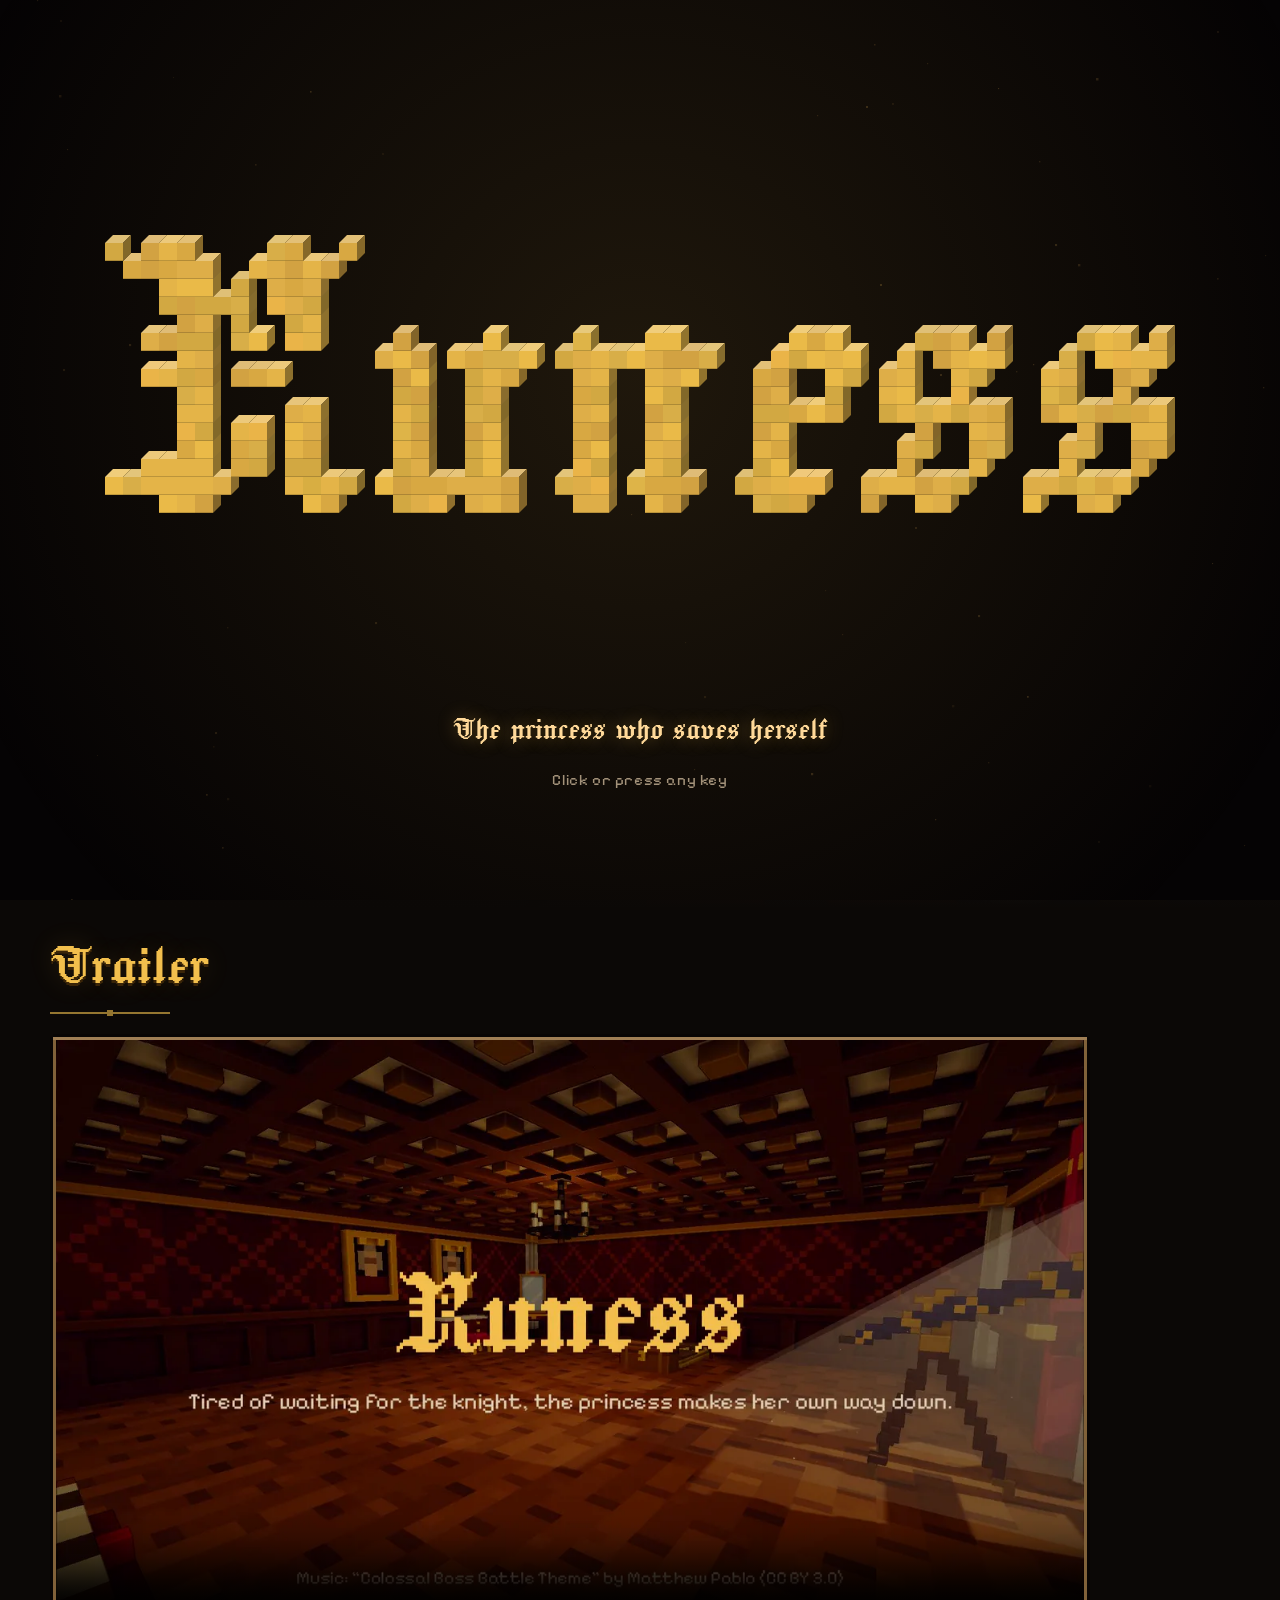
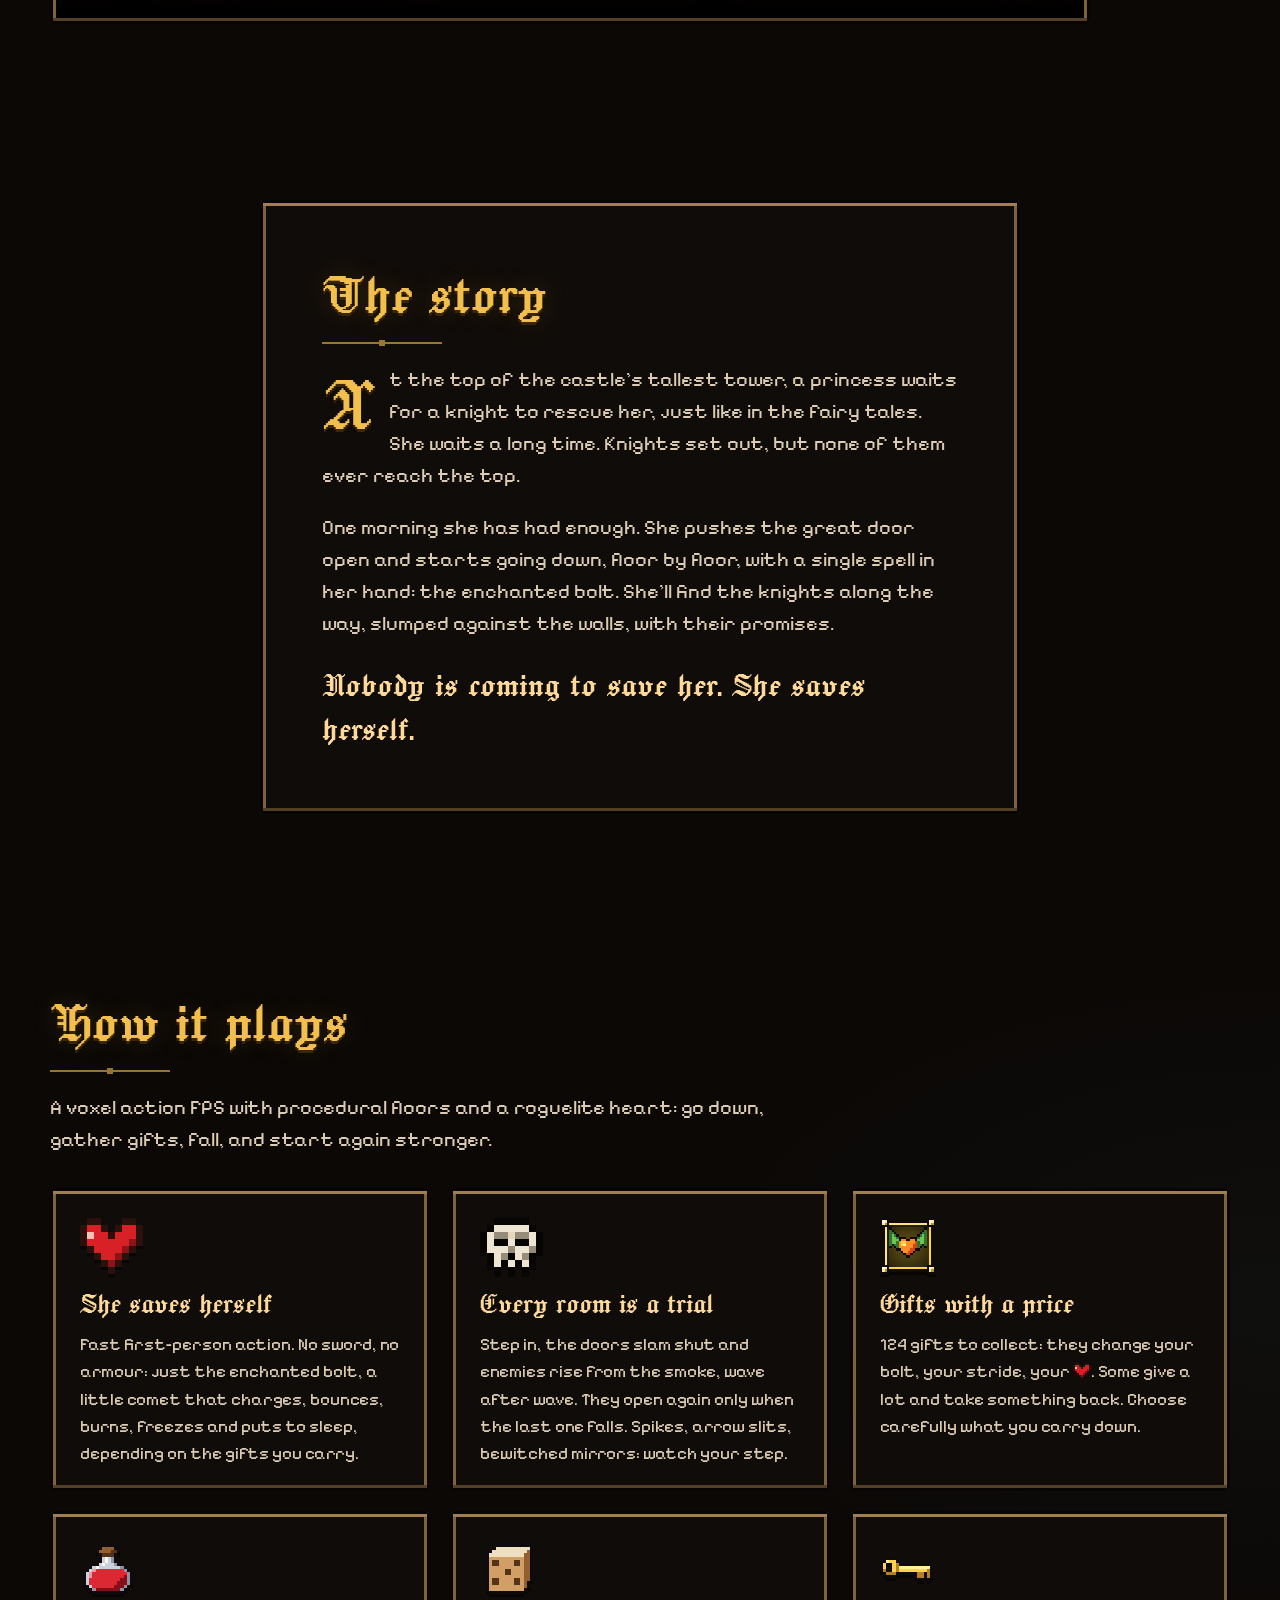
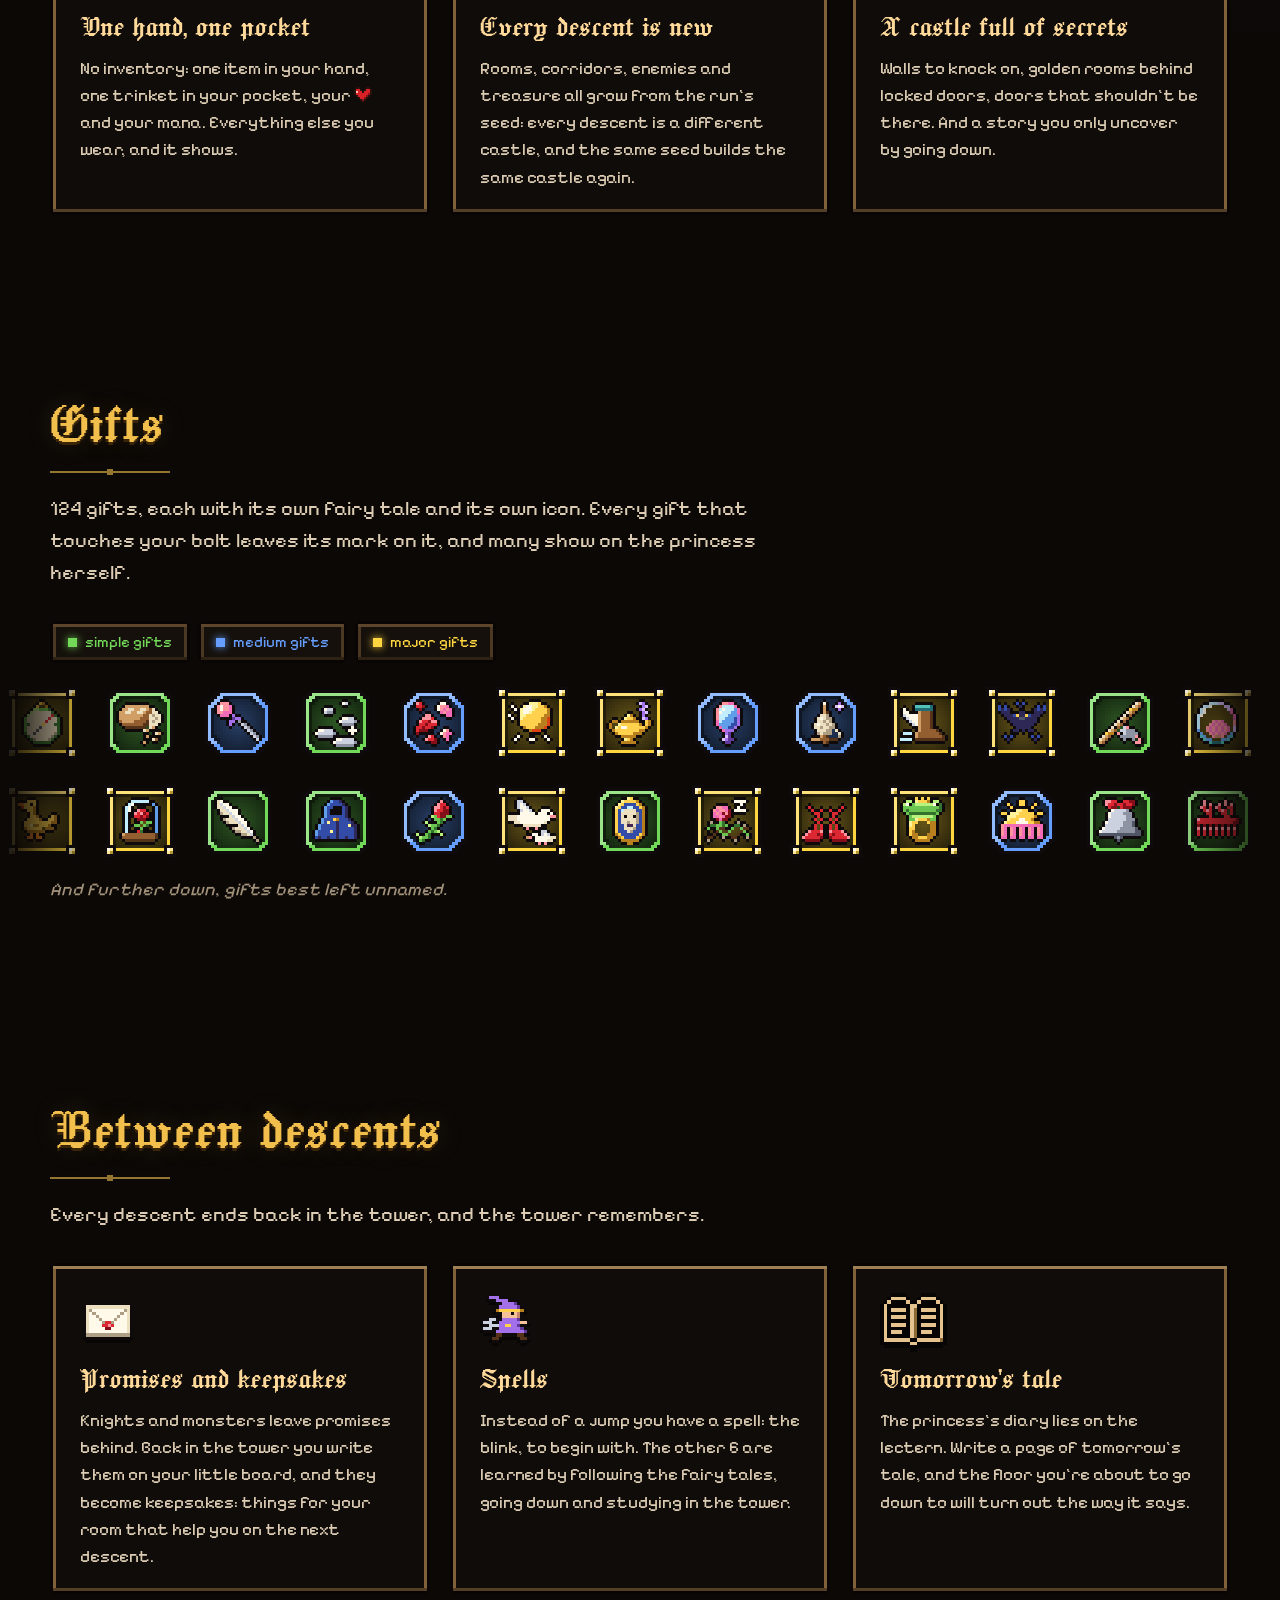
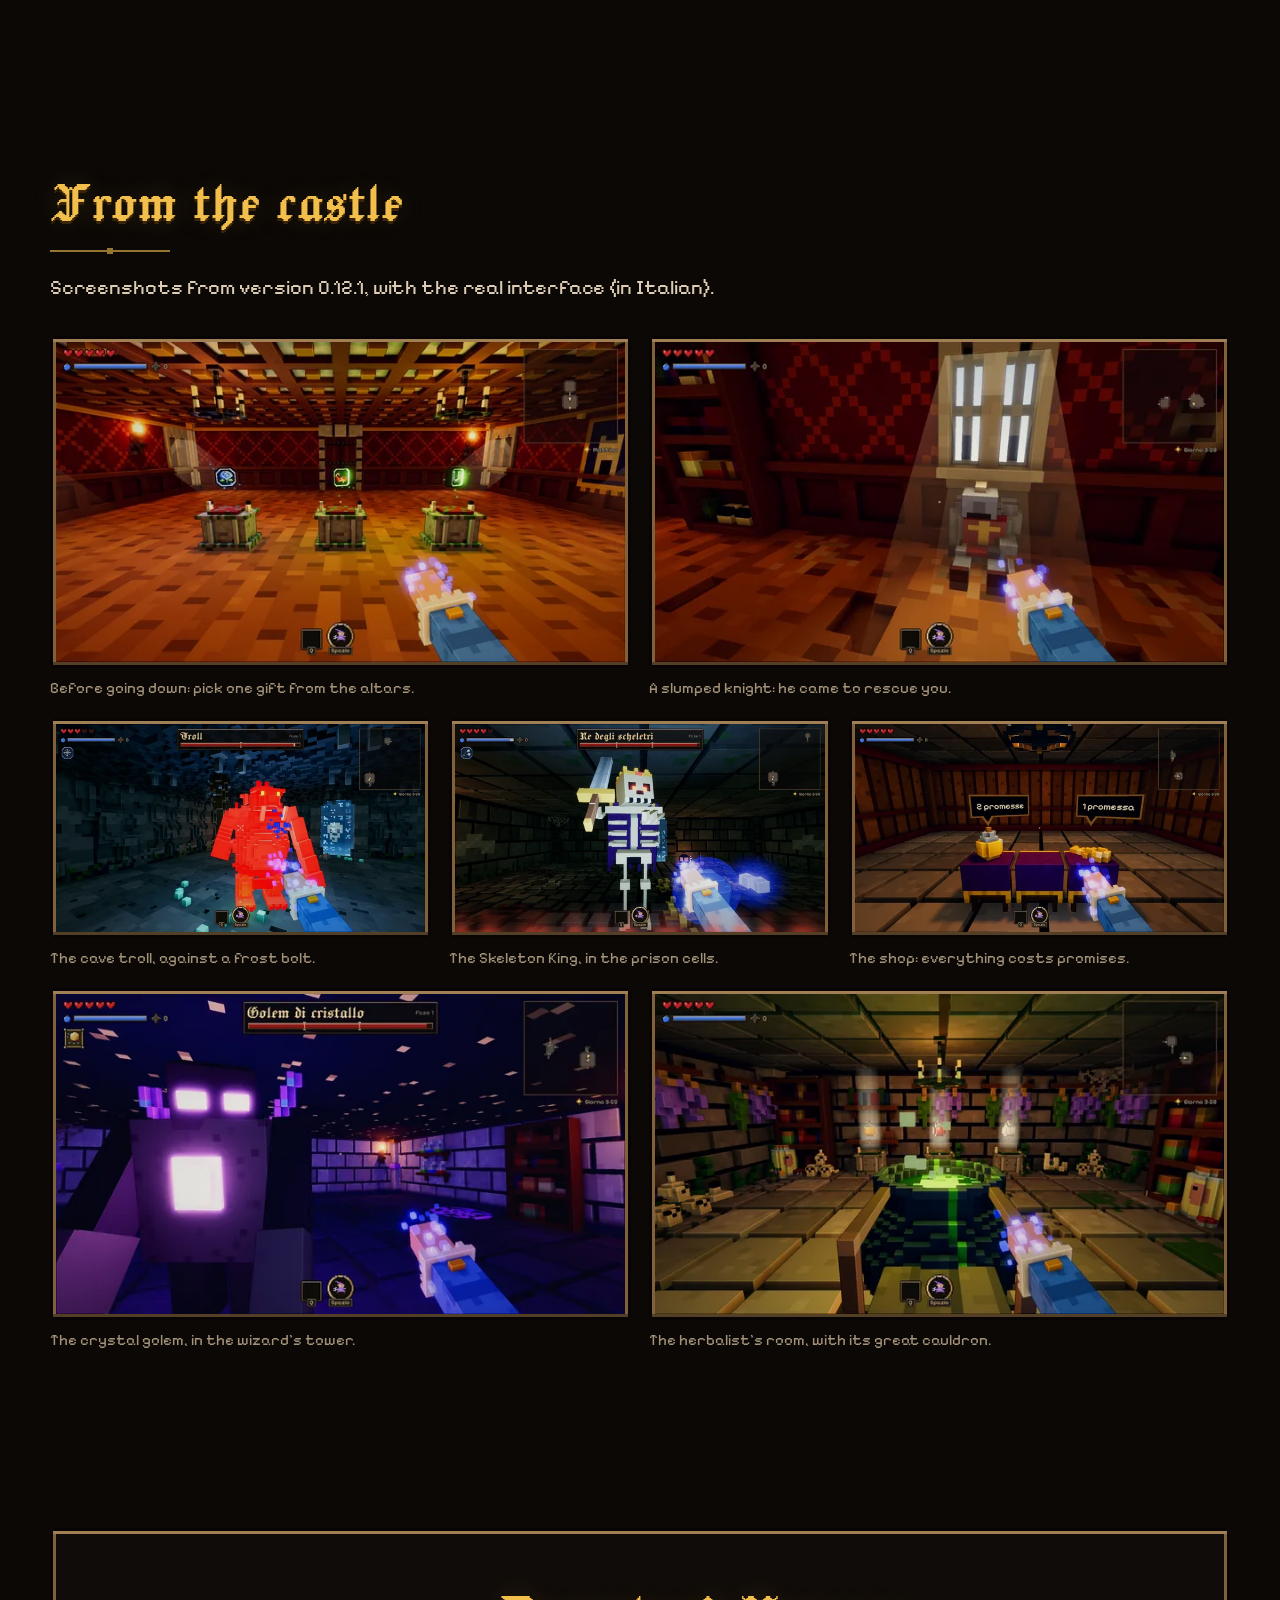
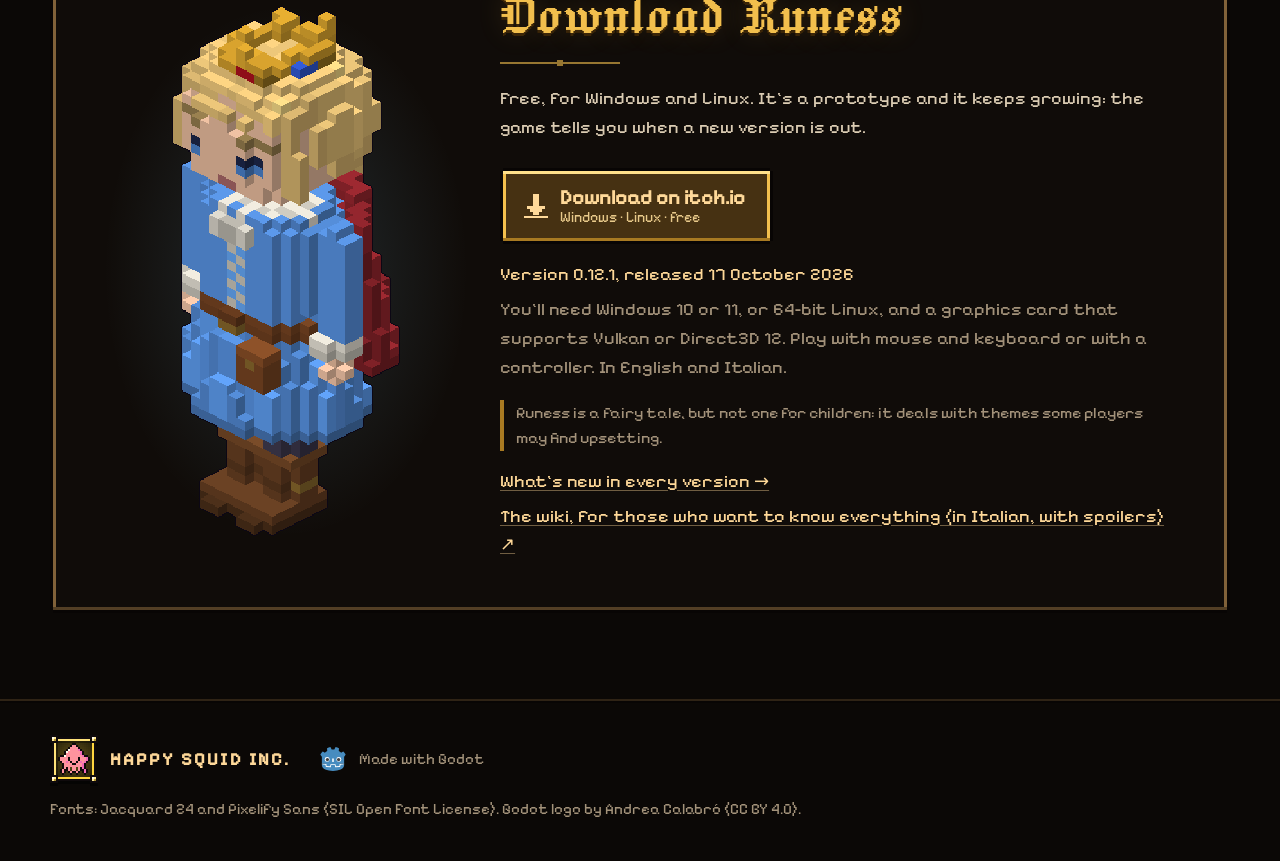
==== commit dd777c46: "Sito della versione 0.12.1: via ambienti, bestiario e stanze; il calamaro nel piede" ====
--- a/index.html
+++ b/index.html
@@ -65,8 +65,6 @@
 		<nav class="nav" id="nav">
 			<a href="#story">Story</a>
 			<a href="#play">Gameplay</a>
-			<a href="#world">The castle</a>
-			<a href="#bestiary">Bestiary</a>
 			<a href="#gifts">Gifts</a>
 			<a href="#screens">Screenshots</a>
 			<a href="changelog.html">Changelog</a>
@@ -98,7 +96,6 @@
 			</div>
 			<p class="hero-meta"><span class="badge">Version 0.12.1 · 17 October 2026</span><span>Prototype in active development, updated often</span></p>
 		</div>
-		<div class="hero-princess" aria-hidden="true"><img class="princess" src="img/princess.png" alt="" width="204" height="472"><span class="hero-glow"></span></div>
 	</div>
 </section>
 
@@ -136,79 +133,6 @@
 			<article class="card reveal"><img class="icon" src="img/icon_potion.png" alt="" width="72" height="72"><h3>One hand, one pocket</h3><p>No inventory: one item in your hand, one trinket in your pocket, your <img class="heart" src="img/heart.png" alt="♥"> and your mana. Everything else you wear, and it shows.</p></article>
 			<article class="card reveal"><img class="icon" src="img/icon_die.png" alt="" width="72" height="72"><h3>Every descent is new</h3><p>Rooms, corridors, enemies and treasure all grow from the run's seed: every descent is a different castle, and the same seed builds the same castle again.</p></article>
 			<article class="card reveal"><img class="icon" src="img/icon_key.png" alt="" width="72" height="72"><h3>A castle full of secrets</h3><p>Walls to knock on, golden rooms behind locked doors, doors that shouldn't be there. And a story you only uncover by going down.</p></article>
-		</div>
-		<div class="rooms frame reveal">
-			<div>
-				<h3>Rooms you won't expect</h3>
-				<p>Between one arena and the next, the castle has its own encounters: the shop, where everything costs promises, the healing fountain, the slumped knight, and rooms that only show up when they feel like it.</p>
-				<ul class="chips"><li>the frog's well</li><li>the fairy godmother</li><li>the gingerbread house</li><li>the singing crystals</li><li>the golden bird</li><li>the chained knight</li><li>the cursed chest</li><li>the wise owl</li><li>the hall of challenge</li><li>the herbalist's cauldron</li></ul>
-			</div>
-			<div>
-				<h3>And in the corridors</h3>
-				<ul class="chips"><li>dragon heads</li><li>pendulums</li><li>trapdoors</li><li>brambles</li><li>cages</li><li>vents that blow your mana away</li><li>spikes</li><li>arrow slits</li><li>crumbling floors</li><li>bewitched mirrors</li></ul>
-			</div>
-		</div>
-	</div>
-</section>
-
-<section class="section world" id="world" aria-labelledby="world-title">
-	<div class="wrap">
-		<h2 class="section-title" id="world-title">The castle</h2>
-		<p class="lead">Below the tower, the castle changes its face with every descent: each floor has its own place, with its own monsters, lights and guardians.</p>
-		<div class="biomes">
-<article class="biome" style="--fog:#1f1c24"><div class="biome-art"><img src="img/room_dungeon.png" alt="The Cellars" loading="lazy" width="436" height="312"></div><div class="biome-body"><h3>The Cellars</h3><p>Stone and packed earth, chains and banners, bones in the corners: the castle as it once was, underneath.</p><p class="biome-mobs"><span>Home to:</span> Goblin, Skeleton Archer, Giant Rat, Ghoul</p></div></article>
-<article class="biome" style="--fog:#291f1a"><div class="biome-art"><img src="img/room_noble.png" alt="The Noble Halls" loading="lazy" width="436" height="312"></div><div class="biome-body"><h3>The Noble Halls</h3><p>Parquet, chequered marble, red wallpaper and portraits that watch you go by. More light, but no fewer dangers.</p><p class="biome-mobs"><span>Home to:</span> Goblin, Skeleton Warrior, Flying Chicken, Wraith</p></div></article>
-<article class="biome" style="--fog:#0f171a"><div class="biome-art"><img src="img/room_caves.png" alt="The Caves" loading="lazy" width="428" height="310"></div><div class="biome-body"><h3>The Caves</h3><p>Raw rock and stalactites, pools of water, crystals and little mushrooms glowing green. No windows: only lanterns set on the ground.</p><p class="biome-mobs"><span>Home to:</span> Wolf, Giant Spider, Giant Rat, Worm</p></div></article>
-<article class="biome" style="--fog:#1a122b"><div class="biome-art"><img src="img/room_tower.png" alt="The Wizard's Tower" loading="lazy" width="436" height="312"></div><div class="biome-body"><h3>The Wizard's Tower</h3><p>A blue vault full of stars, glowing rune circles, bookshelves, alembics and crystal balls: here the rooms cast spells of their own.</p><p class="biome-mobs"><span>Home to:</span> Fire Elemental, Flying Grimoire, Ice Elemental, Wraith</p></div></article>
-<article class="biome" style="--fog:#141c17"><div class="biome-art"><img src="img/room_prison.png" alt="The Castle Dungeons" loading="lazy" width="436" height="312"></div><div class="biome-body"><h3>The Castle Dungeons</h3><p>Wet cobblestones, barred cells, chains and rotten straw. Dark, and without a single window.</p><p class="biome-mobs"><span>Home to:</span> Skeleton Warrior, Zombie, Skeleton Archer, Giant Rat</p></div></article>
-			<article class="biome biome-more">
-				<div class="biome-art"><span aria-hidden="true">?</span></div>
-				<div class="biome-body"><h3>And further down?</h3><p>The castle goes deeper than this. What's down there, you'll find out on the way.</p></div>
-			</article>
-		</div>
-	</div>
-</section>
-
-<section class="section bestiary" id="bestiary" aria-labelledby="bestiary-title">
-	<div class="wrap">
-		<h2 class="section-title" id="bestiary-title">Bestiary</h2>
-		<p class="lead">Fairy-tale monsters built from voxels, jointed and animated, each with its own way of moving and striking. There are 53 in the game: these are the first you'll meet.</p>
-		<div class="mobs">
-<figure class="mob"><img src="img/enemy_goblin.png" alt="" loading="lazy" width="76" height="100"><figcaption>Goblin</figcaption></figure>
-<figure class="mob"><img src="img/enemy_skeleton.png" alt="" loading="lazy" width="72" height="146"><figcaption>Skeleton Archer</figcaption></figure>
-<figure class="mob"><img src="img/enemy_rat.png" alt="" loading="lazy" width="70" height="38"><figcaption>Giant Rat</figcaption></figure>
-<figure class="mob"><img src="img/enemy_ghoul.png" alt="" loading="lazy" width="62" height="57"><figcaption>Ghoul</figcaption></figure>
-<figure class="mob"><img src="img/enemy_bomber.png" alt="" loading="lazy" width="84" height="112"><figcaption>Goblin bomber</figcaption></figure>
-<figure class="mob"><img src="img/enemy_skeleton_warrior.png" alt="" loading="lazy" width="68" height="148"><figcaption>Skeleton Warrior</figcaption></figure>
-<figure class="mob"><img src="img/enemy_chicken.png" alt="" loading="lazy" width="56" height="45"><figcaption>Flying Chicken</figcaption></figure>
-<figure class="mob"><img src="img/enemy_ghost.png" alt="" loading="lazy" width="72" height="90"><figcaption>Wraith</figcaption></figure>
-<figure class="mob"><img src="img/enemy_magpie.png" alt="" loading="lazy" width="54" height="36"><figcaption>Thieving magpie</figcaption></figure>
-<figure class="mob"><img src="img/enemy_wolf.png" alt="" loading="lazy" width="70" height="52"><figcaption>Wolf</figcaption></figure>
-<figure class="mob"><img src="img/enemy_spider.png" alt="" loading="lazy" width="82" height="55"><figcaption>Giant Spider</figcaption></figure>
-<figure class="mob"><img src="img/enemy_worm.png" alt="" loading="lazy" width="74" height="48"><figcaption>Worm</figcaption></figure>
-<figure class="mob"><img src="img/enemy_puffball.png" alt="" loading="lazy" width="68" height="70"><figcaption>Puffball</figcaption></figure>
-<figure class="mob"><img src="img/enemy_boar.png" alt="" loading="lazy" width="56" height="43"><figcaption>Boar</figcaption></figure>
-<figure class="mob"><img src="img/enemy_wyvern.png" alt="" loading="lazy" width="72" height="47"><figcaption>Wyvern</figcaption></figure>
-<figure class="mob"><img src="img/enemy_fire_elemental.png" alt="" loading="lazy" width="84" height="130"><figcaption>Fire Elemental</figcaption></figure>
-<figure class="mob"><img src="img/enemy_grimoire.png" alt="" loading="lazy" width="114" height="64"><figcaption>Flying Grimoire</figcaption></figure>
-<figure class="mob"><img src="img/enemy_ice_elemental.png" alt="" loading="lazy" width="64" height="84"><figcaption>Ice Elemental</figcaption></figure>
-<figure class="mob"><img src="img/enemy_candle.png" alt="" loading="lazy" width="68" height="108"><figcaption>Witched candle</figcaption></figure>
-<figure class="mob"><img src="img/enemy_jelly.png" alt="" loading="lazy" width="100" height="84"><figcaption>Jelly</figcaption></figure>
-<figure class="mob"><img src="img/enemy_zombie.png" alt="" loading="lazy" width="60" height="140"><figcaption>Zombie</figcaption></figure>
-<figure class="mob"><img src="img/enemy_cockatrice.png" alt="" loading="lazy" width="52" height="47"><figcaption>Cockatrice</figcaption></figure>
-		</div>
-		<h3 class="sub-title">A guardian before every staircase</h3>
-		<p class="lead">Trolls, ettins, fire mages, kings of bone: every guardian has its phases, its combos and a ring of light on the floor that tells you where it's about to strike. Read it, dodge, strike back.</p>
-		<div class="guardians">
-<figure class="guardian"><img src="img/enemy_troll.png" alt="" loading="lazy" width="144" height="188"><figcaption>Troll</figcaption></figure>
-<figure class="guardian"><img src="img/enemy_ettin.png" alt="" loading="lazy" width="168" height="198"><figcaption>Ettin</figcaption></figure>
-<figure class="guardian"><img src="img/enemy_great_serpent.png" alt="" loading="lazy" width="64" height="100"><figcaption>The giant serpent</figcaption></figure>
-<figure class="guardian"><img src="img/enemy_mage.png" alt="" loading="lazy" width="130" height="238"><figcaption>Fire Mage</figcaption></figure>
-<figure class="guardian"><img src="img/enemy_bog_troll.png" alt="" loading="lazy" width="144" height="188"><figcaption>Bog Troll</figcaption></figure>
-<figure class="guardian"><img src="img/enemy_crystal_golem.png" alt="" loading="lazy" width="152" height="206"><figcaption>Crystal Golem</figcaption></figure>
-<figure class="guardian"><img src="img/enemy_genie.png" alt="" loading="lazy" width="66" height="106"><figcaption>The Genie of the Lamp</figcaption></figure>
-<figure class="guardian"><img src="img/enemy_witch.png" alt="" loading="lazy" width="82" height="78"><figcaption>The witch</figcaption></figure>
-<figure class="guardian"><img src="img/enemy_skeleton_king.png" alt="" loading="lazy" width="104" height="208"><figcaption>Skeleton King</figcaption></figure>
 		</div>
 	</div>
 </section>
@@ -281,9 +205,11 @@
 
 <footer class="footer">
 	<div class="wrap footer-in">
-		<p><img src="img/icon.png" alt="" width="24" height="24"> Made with Godot by HAPPY SQUID INC.</p>
-		<p class="muted">This site is built from the game's own code, version 0.12.1: names, numbers and pictures are the real ones.</p>
-		<p class="muted">Fonts: Jacquard 24 and Pixelify Sans (SIL Open Font License).</p>
+		<p class="footer-brand">
+			<span class="maker"><img src="img/happy_squid.png" alt="" width="72" height="72">HAPPY SQUID INC.</span>
+			<span class="godot"><img src="img/godot_logo.svg" alt="" width="28" height="28">Made with Godot</span>
+		</p>
+		<p class="muted">Fonts: Jacquard 24 and Pixelify Sans (SIL Open Font License). Godot logo by Andrea Calabró (CC BY 4.0).</p>
 	</div>
 </footer>
 
--- a/style.css
+++ b/style.css
@@ -65,7 +65,7 @@
 /* I cuori dei testi e le icone in pixel art */
 .heart { height: 0.95em; width: auto; vertical-align: -0.12em; image-rendering: pixelated; }
 .icon { width: 64px; height: auto; image-rendering: pixelated; display: block; }
-.princess, .mob img, .guardian img, .biome-art img, .strip img { image-rendering: pixelated; }
+.princess, .strip img { image-rendering: pixelated; }
 
 /* --- Cornici e pulsanti --------------------------------------------------- */
 .frame { border: calc(2 * var(--px)) solid transparent; border-image: var(--frame) 2 fill / calc(2 * var(--px)) stretch; }
@@ -155,7 +155,6 @@
 		linear-gradient(var(--gold), var(--gold)) 50% 0 / 6px 6px no-repeat;
 	opacity: 0.6;
 }
-.sub-title { font: clamp(30px, 4.4vw, 46px)/1.05 var(--title); color: var(--accent); margin: 72px 0 12px; }
 .lead { font-size: clamp(17px, 2vw, 20px); color: var(--text); max-width: 60ch; margin-bottom: 32px; }
 
 /* --- Hero ------------------------------------------------------------------ */
@@ -169,7 +168,8 @@
 		linear-gradient(0deg, var(--bg) 0%, transparent 32%),
 		linear-gradient(180deg, rgba(11, 8, 6, 0.7) 0%, transparent 18%);
 }
-.hero-in { display: grid; grid-template-columns: minmax(0, 1.25fr) minmax(0, 0.75fr); align-items: end; gap: 24px; padding: 72px 0 88px; }
+.hero-in { padding: 72px 0 88px; }
+.hero-copy { max-width: 720px; }
 .kicker { font: italic 400 clamp(18px, 2.2vw, 22px)/1.3 var(--body); color: var(--dim); margin-bottom: 8px; }
 .title {
 	font: clamp(84px, 16vw, 184px)/0.86 var(--title); color: var(--gold); letter-spacing: 0.01em;
@@ -182,9 +182,6 @@
 .cta { display: flex; flex-wrap: wrap; gap: 14px; margin: 28px 0 22px; }
 .hero-meta { display: flex; flex-wrap: wrap; align-items: center; gap: 8px 14px; color: var(--dim); font-size: 15px; margin: 0; }
 .badge { padding: 4px 12px; border: calc(2 * var(--px)) solid transparent; border-image: var(--frame-chip) 2 fill / calc(2 * var(--px)) stretch; color: var(--accent); }
-.hero-princess { position: relative; justify-self: center; align-self: end; }
-.hero-princess .princess { width: clamp(150px, 20vw, 260px); height: auto; position: relative; z-index: 1; animation: bob 5s ease-in-out infinite; filter: drop-shadow(0 18px 18px rgba(0, 0, 0, 0.6)); }
-.hero-glow { position: absolute; left: 50%; bottom: -10%; width: 180%; aspect-ratio: 1; transform: translateX(-50%); background: radial-gradient(closest-side, rgba(143, 216, 255, 0.22), rgba(143, 216, 255, 0.06) 60%, transparent); z-index: 0; }
 
 @keyframes candle {
 	0%, 100% { opacity: 1; }
@@ -199,8 +196,7 @@
 @keyframes bob { 0%, 100% { transform: translateY(0); } 50% { transform: translateY(-10px); } }
 
 @media (max-width: 760px) {
-	.hero-in { grid-template-columns: 1fr; padding: 48px 0 64px; }
-	.hero-princess { display: none; }
+	.hero-in { padding: 48px 0 64px; }
 	.hero-bg img { object-position: 70% 40%; }
 	.hero-bg::after { background: linear-gradient(0deg, var(--bg) 0%, rgba(11, 8, 6, 0.78) 45%, rgba(11, 8, 6, 0.6) 100%); }
 	.btn-big { width: 100%; }
@@ -237,10 +233,6 @@
 .card h3 { font: 32px/1.05 var(--title); color: var(--accent); margin-bottom: 10px; }
 .card p { color: var(--text); font-size: 17px; margin: 0; }
 
-.rooms { display: grid; grid-template-columns: minmax(0, 1.5fr) minmax(0, 1fr); gap: 32px; margin-top: 28px; padding: 28px; }
-.rooms h3 { font: 32px/1.05 var(--title); color: var(--accent); margin-bottom: 10px; }
-@media (max-width: 860px) { .rooms { grid-template-columns: 1fr; padding: 20px; } }
-
 .chips { list-style: none; margin: 0; padding: 0; display: flex; flex-wrap: wrap; gap: 8px; }
 .chips li {
 	padding: 3px 12px; font-size: 15px; color: var(--text);
@@ -249,44 +241,6 @@
 .tiers { margin-bottom: 8px; }
 .tiers .tier { color: var(--tier); }
 .tiers .tier::before { content: ""; display: inline-block; width: 9px; height: 9px; margin-right: 8px; background: var(--tier); box-shadow: 0 0 8px var(--tier); }
-
-/* --- Ambienti --------------------------------------------------------------- */
-.biomes { display: grid; grid-template-columns: repeat(auto-fill, minmax(min(100%, 340px), 1fr)); gap: 22px; }
-.biome {
-	display: flex; flex-direction: column;
-	border: calc(2 * var(--px)) solid transparent; border-image: var(--frame) 2 fill / calc(2 * var(--px)) stretch;
-}
-.biome-art {
-	display: grid; place-items: center; aspect-ratio: 436 / 312; padding: 12px;
-	background: radial-gradient(closest-side, color-mix(in srgb, var(--fog, #333) 55%, transparent), transparent), var(--well);
-	overflow: hidden;
-}
-.biome-art img { width: 100%; height: 100%; object-fit: contain; transition: transform 0.4s ease; }
-.biome:hover .biome-art img { transform: scale(1.04); }
-.biome-body { padding: 16px 18px 18px; }
-.biome-body h3 { font: 32px/1.05 var(--title); color: var(--accent); margin-bottom: 8px; }
-.biome-body p { font-size: 16.5px; margin-bottom: 10px; }
-.biome-mobs { color: var(--dim); font-size: 15px !important; margin: 0 !important; }
-.biome-mobs span { color: var(--lit); }
-.biome-more .biome-art { background: radial-gradient(closest-side, rgba(110, 60, 140, 0.25), transparent), #050304; }
-.biome-more .biome-art span { font: 160px/1 var(--title); color: rgba(242, 191, 77, 0.28); text-shadow: 0 0 40px rgba(110, 60, 140, 0.6); animation: candle 5s infinite; }
-
-/* --- Bestiario ---------------------------------------------------------------- */
-.mobs { display: grid; grid-template-columns: repeat(auto-fill, minmax(118px, 1fr)); gap: 12px; }
-.mob, .guardian { margin: 0; display: flex; flex-direction: column; align-items: center; text-align: center; }
-.mob img { height: 92px; width: 100%; object-fit: contain; object-position: center bottom; transition: transform 0.18s ease; }
-.mob:hover img { transform: translateY(-4px) scale(1.06); }
-.mob figcaption { font-size: 14px; color: var(--dim); margin-top: 6px; line-height: 1.25; }
-.guardians { display: grid; grid-template-columns: repeat(auto-fill, minmax(min(46%, 190px), 1fr)); gap: 18px; }
-.guardian {
-	padding: 18px 12px 12px;
-	border: calc(2 * var(--px)) solid transparent; border-image: var(--frame) 2 fill / calc(2 * var(--px)) stretch;
-	background: radial-gradient(60% 50% at 50% 70%, rgba(214, 163, 82, 0.12), transparent);
-	background-clip: padding-box;
-}
-.guardian img { height: 150px; width: 100%; object-fit: contain; object-position: center bottom; filter: drop-shadow(0 8px 6px rgba(0, 0, 0, 0.5)); transition: transform 0.2s ease; }
-.guardian:hover img { transform: scale(1.05); }
-.guardian figcaption { font: 26px/1.05 var(--title); color: var(--accent); margin-top: 10px; }
 
 /* --- Doni -------------------------------------------------------------------- */
 .strips { display: grid; gap: 14px; margin: 18px 0 8px; mask-image: linear-gradient(90deg, transparent, #000 8%, #000 92%, transparent); -webkit-mask-image: linear-gradient(90deg, transparent, #000 8%, #000 92%, transparent); }
@@ -333,8 +287,14 @@
 
 /* --- Piede ------------------------------------------------------------------ */
 .footer { border-top: 2px solid var(--outline); box-shadow: 0 -2px 0 rgba(128, 97, 57, 0.3); padding: 32px 0 40px; font-size: 15px; }
-.footer-in p { margin: 0 0 6px; }
-.footer-in img { vertical-align: -6px; image-rendering: pixelated; margin-right: 6px; }
+.footer-in p { margin: 0; }
+.footer-brand { display: flex; flex-wrap: wrap; align-items: center; gap: 12px 28px; margin-bottom: 14px !important; }
+.footer-brand span { display: inline-flex; align-items: center; gap: 12px; }
+.footer-brand img { flex: none; }
+.maker { font-weight: 600; font-size: 18px; letter-spacing: 0.12em; color: var(--accent); }
+.maker img { width: 48px; height: 48px; image-rendering: pixelated; filter: drop-shadow(0 3px 0 rgba(0, 0, 0, 0.5)); }
+.godot { color: var(--dim); }
+.godot img { width: 28px; height: 28px; }
 
 /* --- Comparsa delle sezioni -------------------------------------------------- */
 .js .reveal { opacity: 0; transform: translateY(14px); transition: opacity 0.6s ease, transform 0.6s ease; }
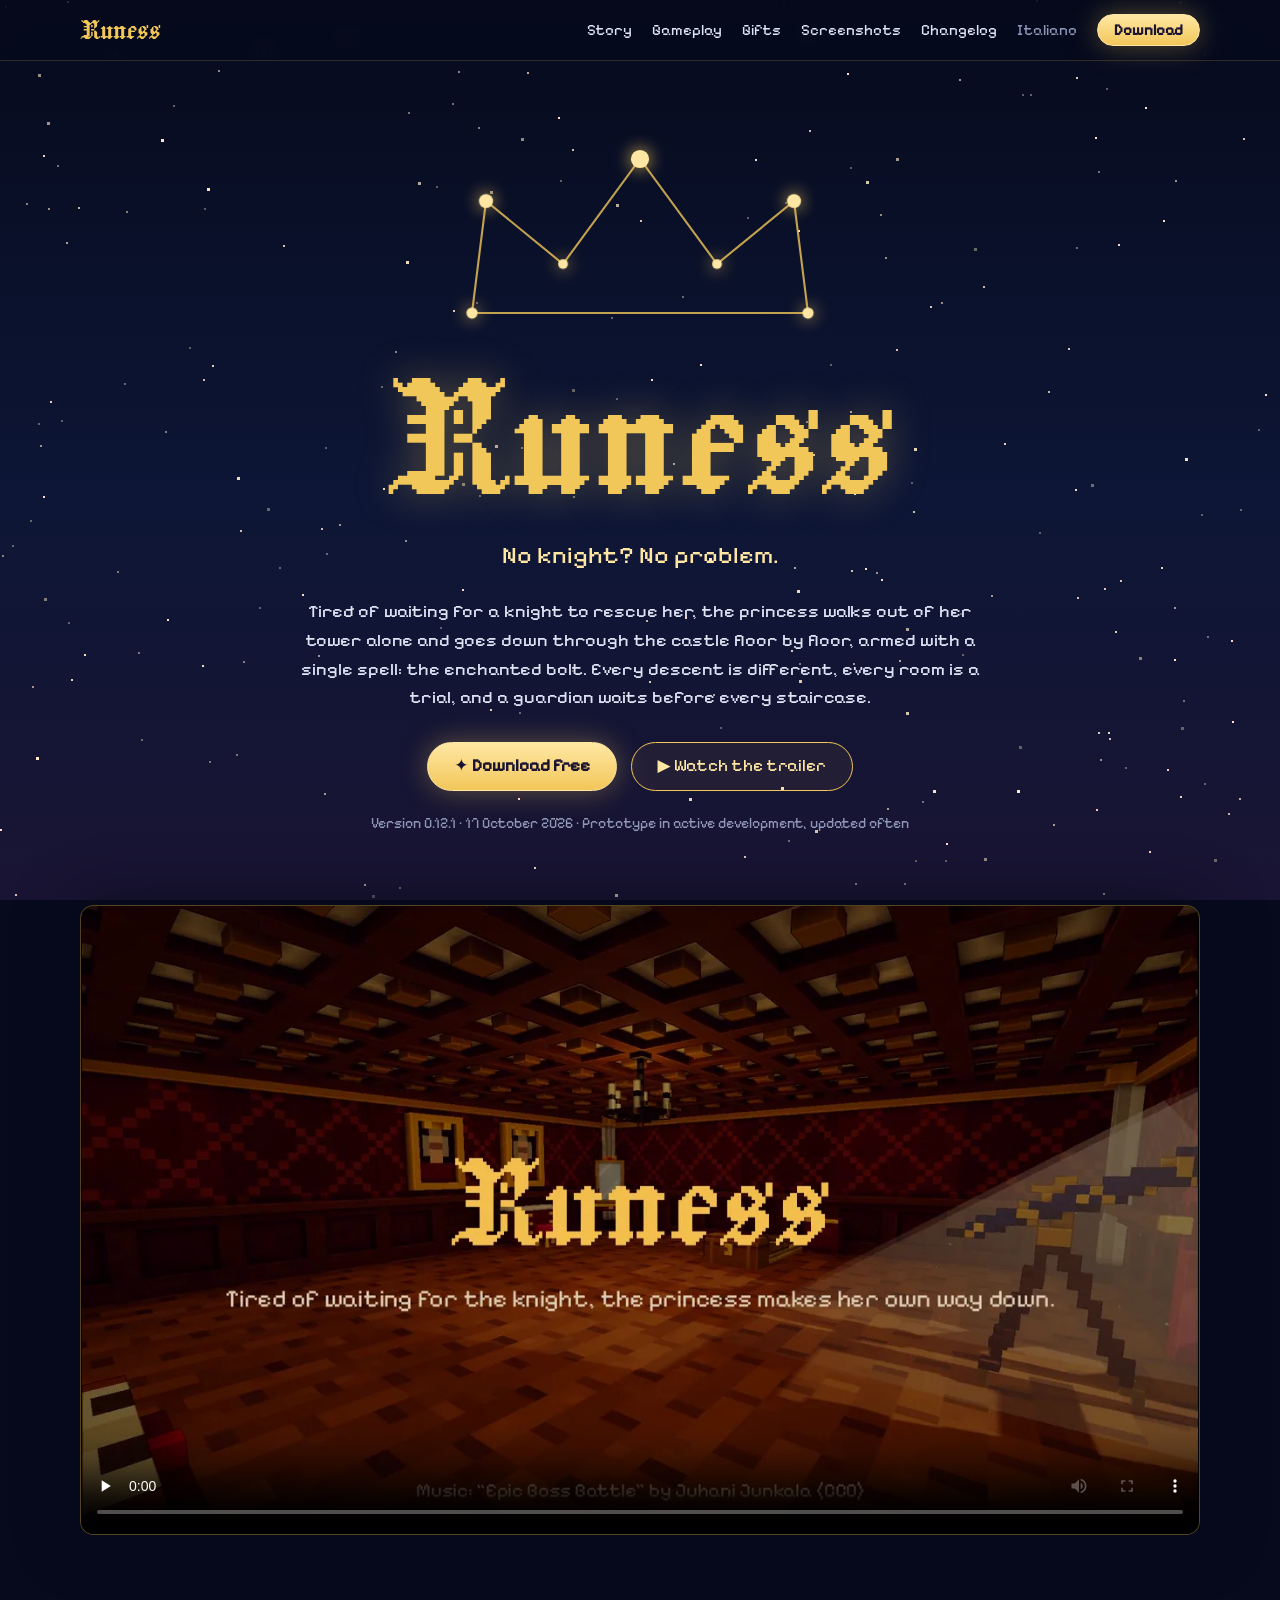
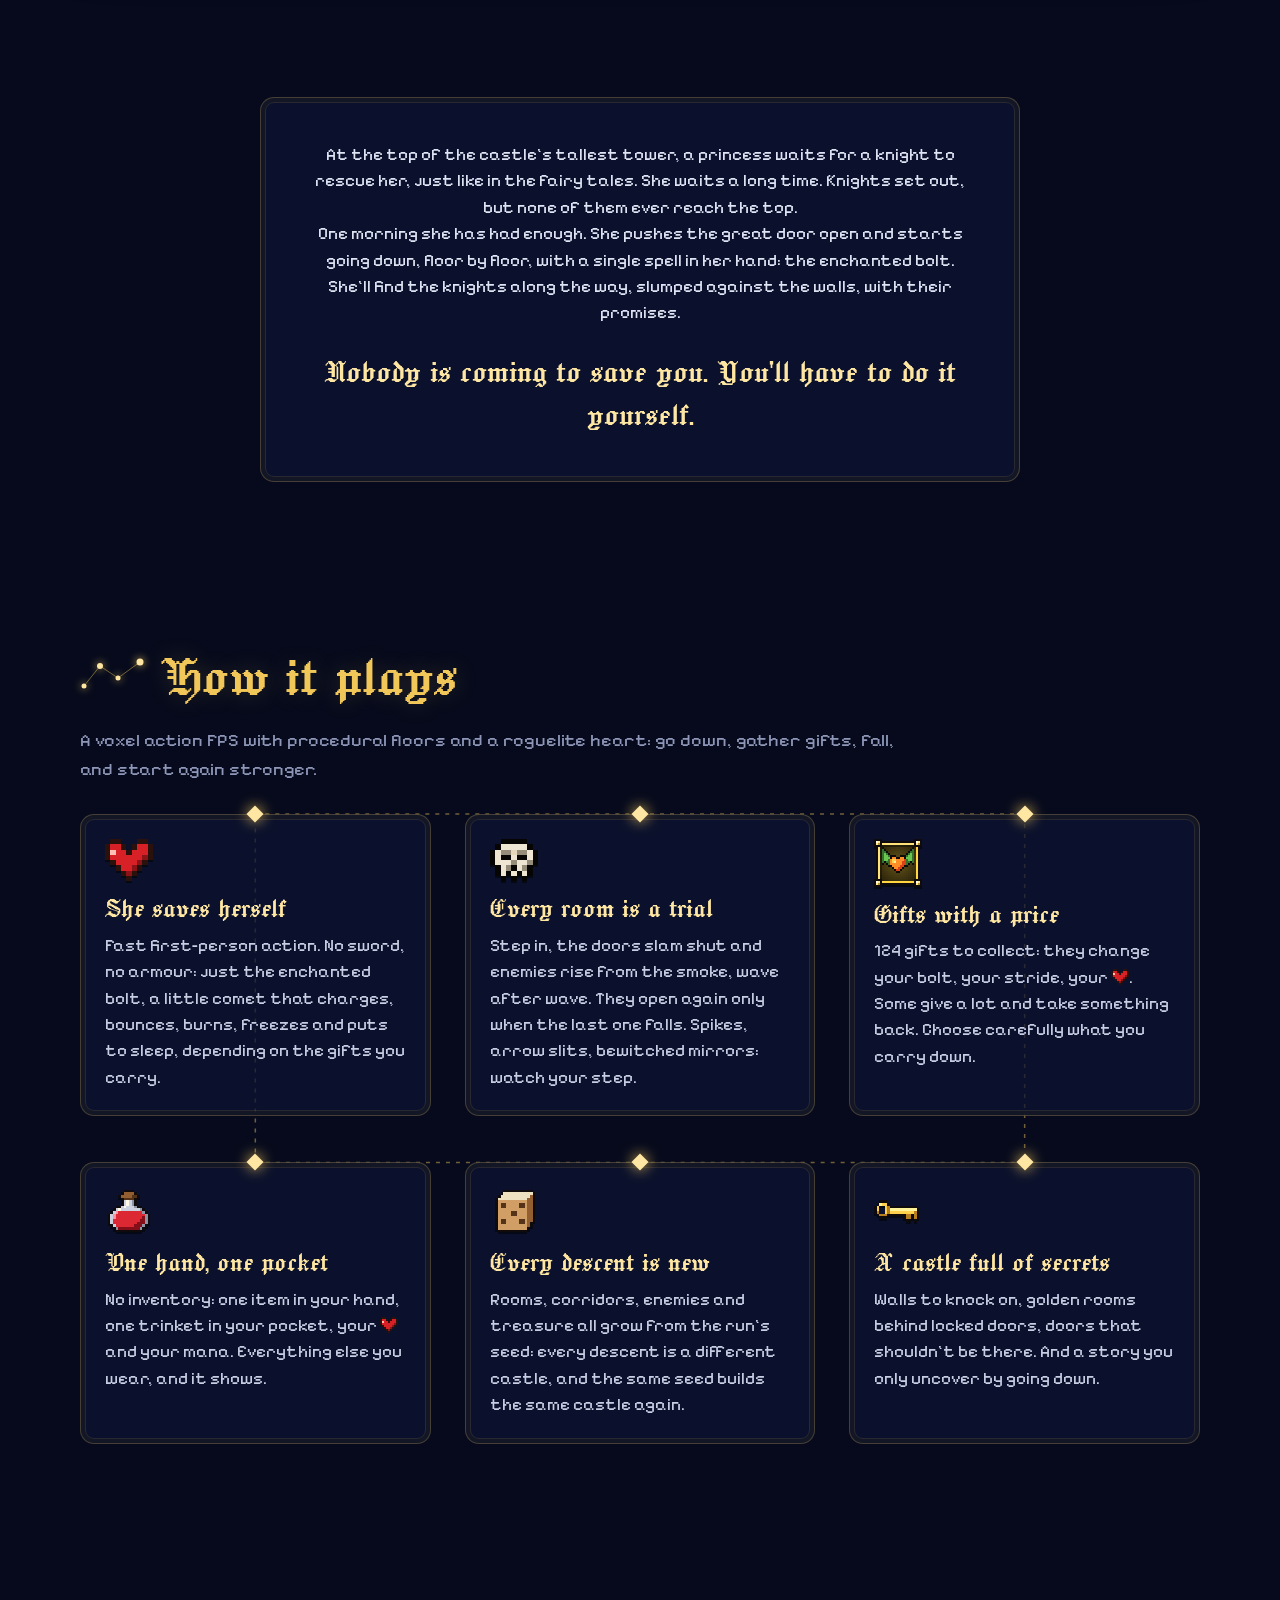
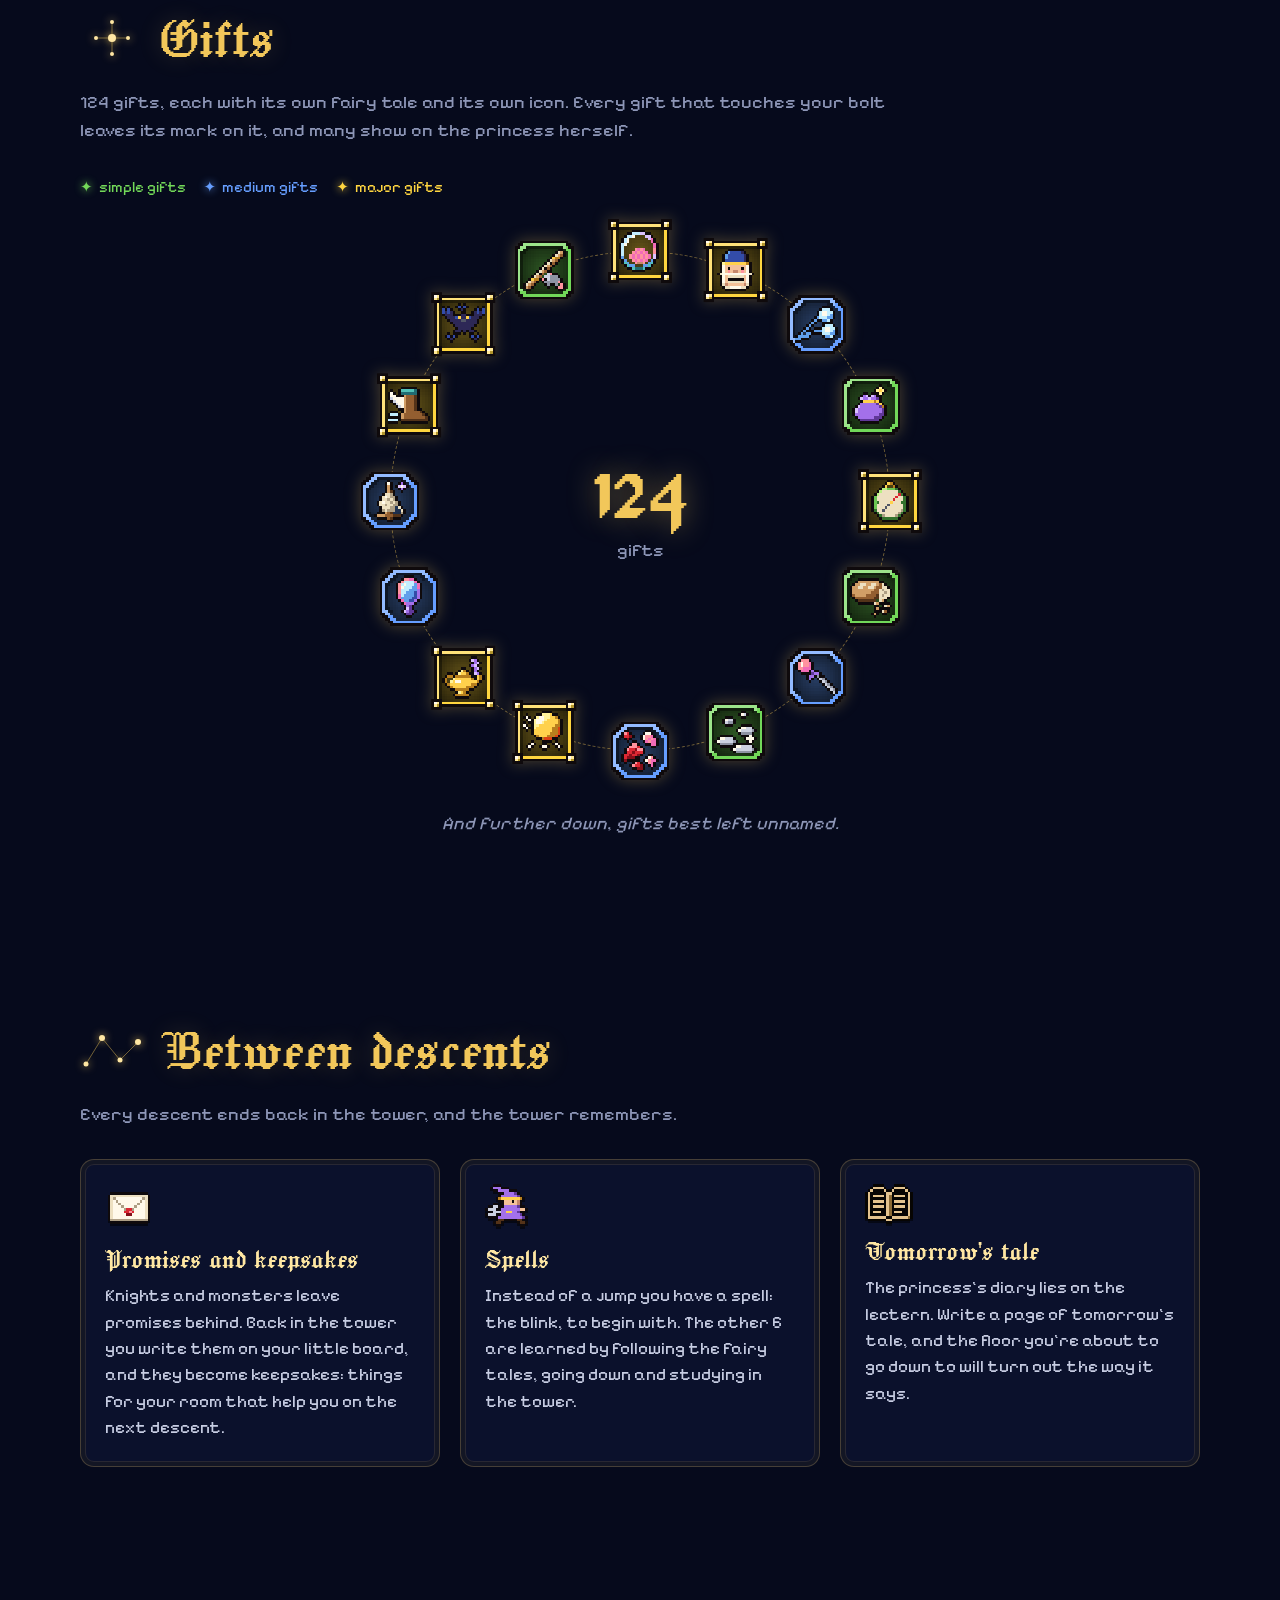
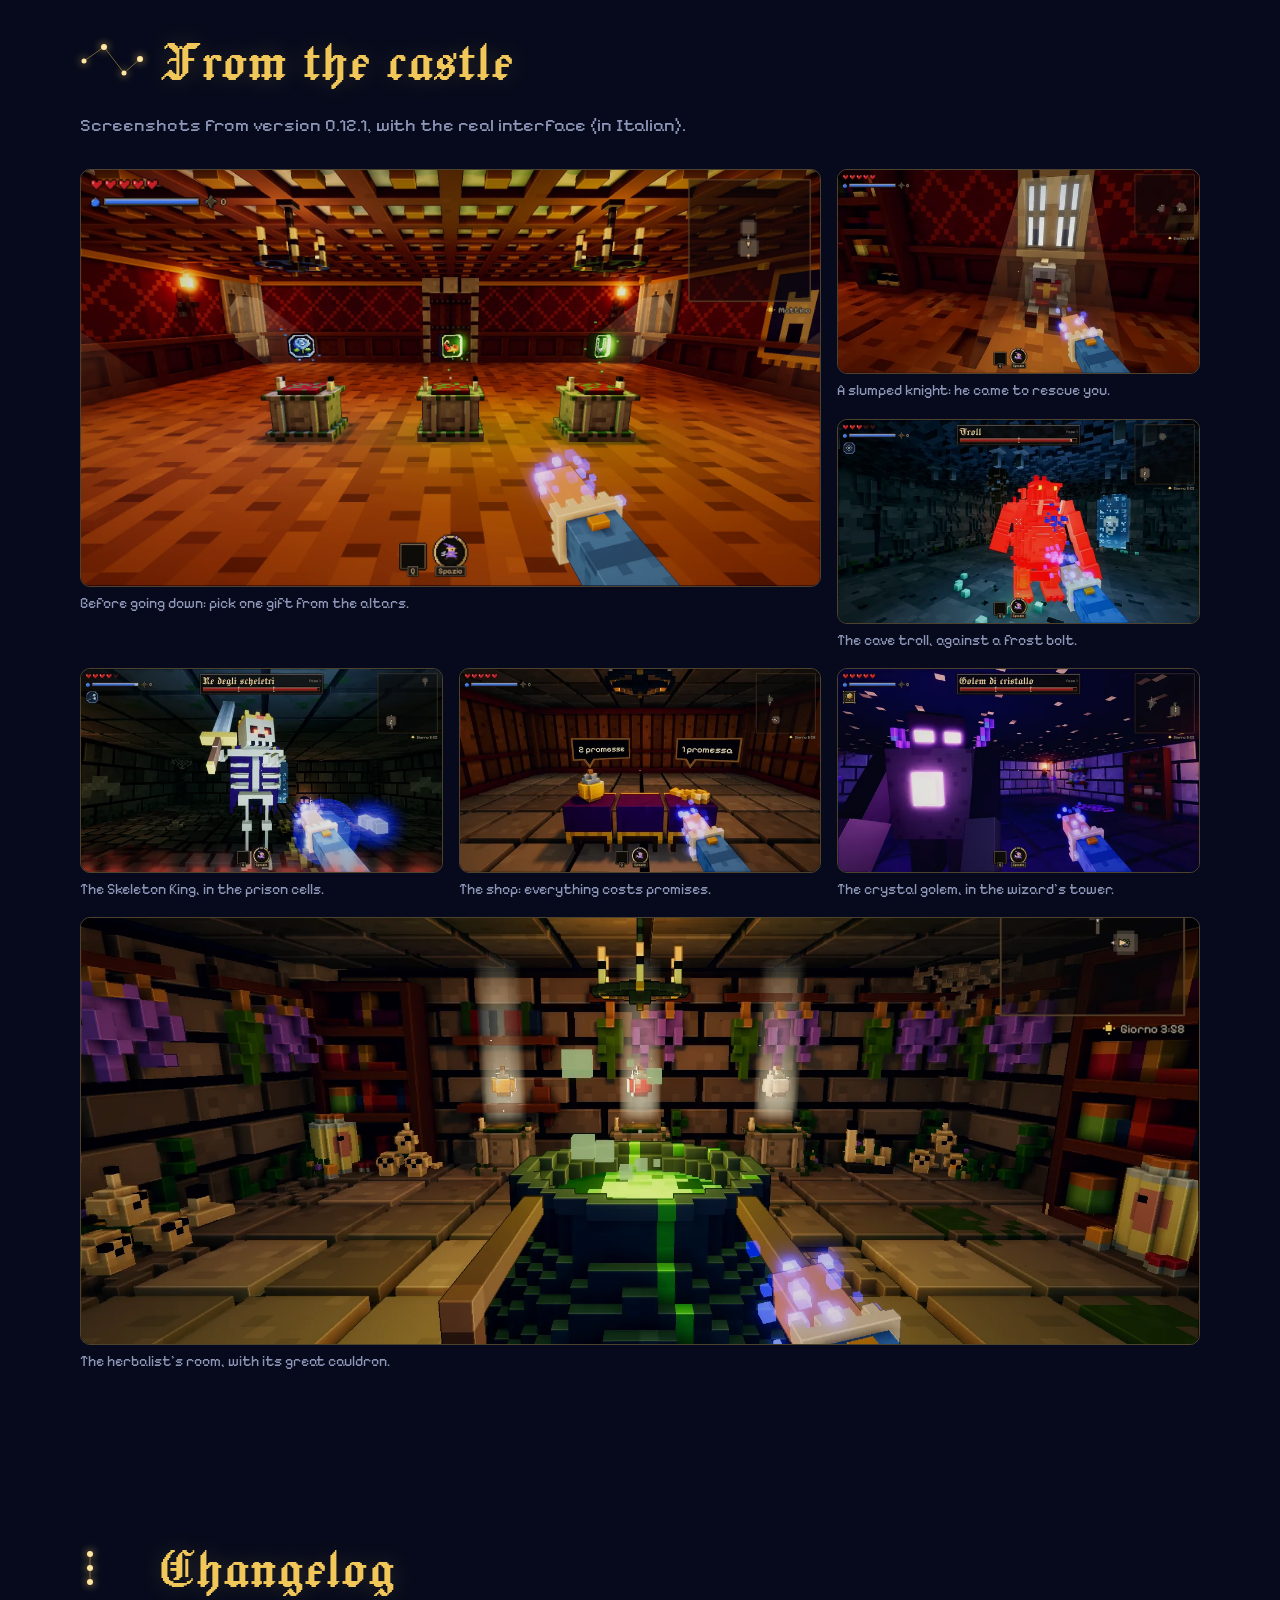
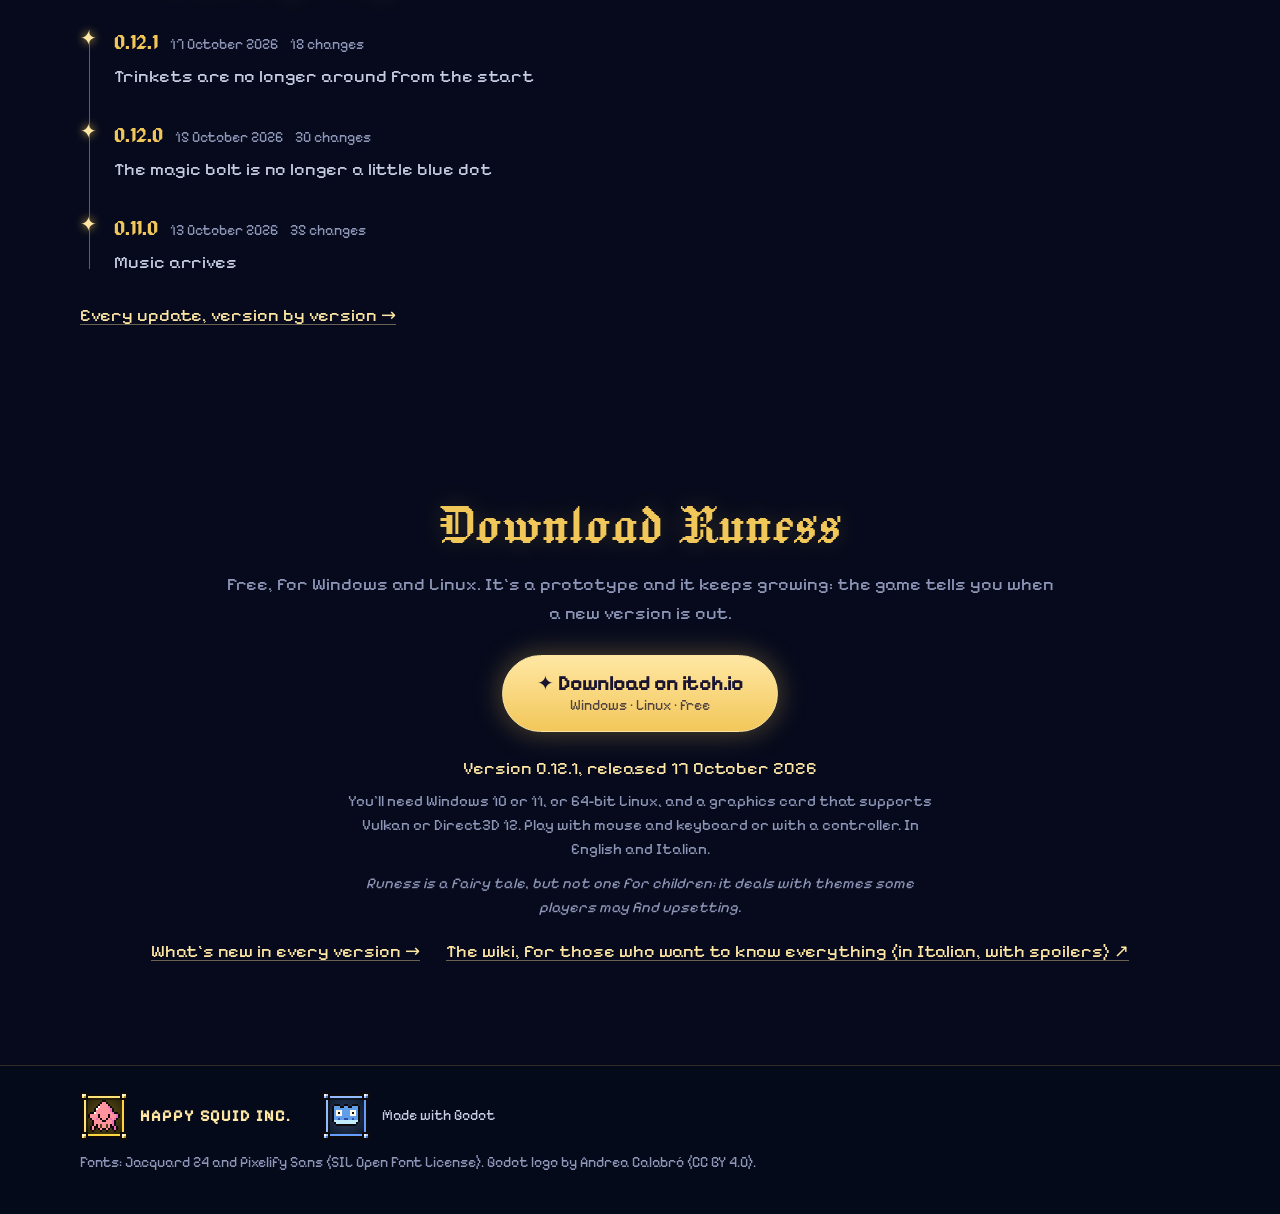
==== commit e5b1a167: "Sito della versione 0.12.1: il cielo stellato, il trailer rush, Nessun cavaliere? Nessun problema." ====
--- a/index.html
+++ b/index.html
@@ -3,7 +3,7 @@
 <head>
 <meta charset="utf-8">
 <meta name="viewport" content="width=device-width, initial-scale=1">
-<title>Runess — the princess who saves herself</title>
+<title>Runess — No knight? No problem.</title>
 <meta name="description" content="A first-person shooter through procedural voxel floors: a princess, tired of waiting for her knight, goes down through the castle alone, armed with an enchanted bolt. Free for Windows and Linux.">
 <link rel="canonical" href="https://yanez86.github.io/runess-site/">
 <link rel="alternate" hreflang="en" href="https://yanez86.github.io/runess-site/">
@@ -11,21 +11,21 @@
 <link rel="alternate" hreflang="x-default" href="https://yanez86.github.io/runess-site/">
 <meta property="og:type" content="website">
 <meta property="og:site_name" content="Runess">
-<meta property="og:title" content="Runess — the princess who saves herself">
+<meta property="og:title" content="Runess — No knight? No problem.">
 <meta property="og:description" content="A first-person shooter through procedural voxel floors: a princess, tired of waiting for her knight, goes down through the castle alone, armed with an enchanted bolt. Free for Windows and Linux.">
 <meta property="og:url" content="https://yanez86.github.io/runess-site/">
 <meta property="og:image" content="https://yanez86.github.io/runess-site/media/og.jpg">
 <meta property="og:image:width" content="1200">
 <meta property="og:image:height" content="630">
 <meta name="twitter:card" content="summary_large_image">
-<meta name="theme-color" content="#0b0806">
+<meta name="theme-color" content="#060a1c">
 <link rel="icon" href="img/icon.png">
 <link rel="preload" href="fonts/Jacquard24-Regular.ttf" as="font" type="font/ttf" crossorigin>
 <link rel="preload" href="fonts/PixelifySans.ttf" as="font" type="font/ttf" crossorigin>
 <link rel="stylesheet" href="style.css">
 <script>
-// Prima di disegnare la pagina: c'è JavaScript; lo splash solo la prima volta in una sessione, e mai a chi chiede
-// meno movimento.
+// Prima di disegnare la pagina: c'è JavaScript; l'apertura (la costellazione della corona che si accende) solo la
+// prima volta in una sessione, e mai a chi chiede meno movimento.
 (function () {
 	try {
 		var chosen = new URLSearchParams(location.search).get("lang");
@@ -40,27 +40,20 @@
 	root.classList.remove("no-js");
 	root.classList.add("js");
 	try {
-		var seen = sessionStorage.getItem("runess-splash");
+		var seen = sessionStorage.getItem("runess-intro");
 		var calm = window.matchMedia("(prefers-reduced-motion: reduce)").matches;
-		if (!seen && !calm && !/[?&]nosplash/.test(location.search)) root.classList.add("splash-on");
+		if (!seen && !calm && !/[?&]nosplash/.test(location.search)) root.classList.add("intro");
 	} catch (e) {}
 })();
 </script>
 </head>
 <body>
+<canvas class="sky" aria-hidden="true"></canvas>
 <a class="skip" href="#main">Skip to content</a>
 
-<div class="splash" id="splash" aria-hidden="true">
-	<canvas class="splash-canvas"></canvas>
-	<div class="splash-text">
-		<p class="splash-tagline">The princess who saves herself</p>
-		<p class="splash-hint">Click or press any key</p>
-	</div>
-</div>
-
-<header class="topbar" id="top">
-	<div class="wrap topbar-in">
-		<a class="brand" href="#top" aria-label="Runess, home page"><img src="img/icon.png" alt="" width="32" height="32"><span>Runess</span></a>
+<header class="top" id="top">
+	<div class="wrap top-in">
+		<a class="logo" href="#top" aria-label="Runess, home page">Runess</a>
 		<button class="menu-toggle" type="button" aria-expanded="false" aria-controls="nav" aria-label="Open the menu"><span></span></button>
 		<nav class="nav" id="nav">
 			<a href="#story">Story</a>
@@ -69,7 +62,7 @@
 			<a href="#screens">Screenshots</a>
 			<a href="changelog.html">Changelog</a>
 			<a class="lang" href="it/" hreflang="it" lang="it" data-lang="it" title="Leggi questa pagina in italiano">Italiano</a>
-			<a class="btn btn-gold btn-small" href="#download">Download</a>
+			<a class="btn gold small" href="#download">Download</a>
 		</nav>
 	</div>
 </header>
@@ -77,56 +70,54 @@
 <main id="main">
 
 <section class="hero" aria-labelledby="hero-title">
-	<div class="hero-bg" aria-hidden="true"><img src="media/hero.webp" alt="" width="1600" height="836"></div>
-	<div class="wrap hero-in">
-		<div class="hero-copy">
-			<p class="kicker">Once upon a time there was a princess…</p>
-			<h1 class="title" id="hero-title">Runess</h1>
-			<p class="tagline">…who saved herself.</p>
-			<p class="pitch">Tired of waiting for a knight to rescue her, the princess walks out of her tower alone and goes down through the castle floor by floor, armed with a single spell: the enchanted bolt. Every descent is different, every room is a trial, and a guardian waits before every staircase.</p>
-			<div class="cta">
-				<a class="btn btn-gold btn-big" href="https://yanez86.itch.io/runess" rel="noopener">
-					<span class="arrow-down" aria-hidden="true"></span>
-					<span><strong>Download free</strong><small>Windows and Linux, on itch.io</small></span>
-				</a>
-				<a class="btn btn-big" href="#trailer">
-					<span class="play-icon" aria-hidden="true"></span>
-					<span><strong>Watch the trailer</strong><small>0:30</small></span>
-				</a>
-			</div>
-			<p class="hero-meta"><span class="badge">Version 0.12.1 · 17 October 2026</span><span>Prototype in active development, updated often</span></p>
-		</div>
-	</div>
-</section>
-
-<section class="section trailer" id="trailer" aria-labelledby="trailer-title">
-	<div class="wrap">
-		<h2 class="section-title" id="trailer-title">Trailer</h2>
-		<div class="frame video">
-			<video controls preload="none" playsinline width="1280" height="720" poster="media/trailer_poster_en.webp">
-				<source src="media/trailer_en.mp4" type="video/mp4">
-				<a href="media/trailer_en.mp4">Your browser can't play this video: download it instead.</a>
-			</video>
-		</div>
-	</div>
-</section>
-
-<section class="section story" id="story" aria-labelledby="story-title">
-	<div class="wrap story-in">
-		<div class="story-text reveal">
-			<h2 class="section-title" id="story-title">The story</h2>
-			<p class="dropcap">At the top of the castle's tallest tower, a princess waits for a knight to rescue her, just like in the fairy tales. She waits a long time. Knights set out, but none of them ever reach the top.</p>
+	<div class="hero-in">
+		<div class="crown" aria-hidden="true">
+			<svg viewBox="0 0 300 160">
+				<path d="M30 140 L40 60 L95 105 L150 30 L205 105 L260 60 L270 140 Z"/>
+				<circle cx="30" cy="140" r="4"/><circle cx="40" cy="60" r="5"/><circle cx="95" cy="105" r="3.5"/><circle cx="150" cy="30" r="6.5"/><circle cx="205" cy="105" r="3.5"/><circle cx="260" cy="60" r="5"/><circle cx="270" cy="140" r="4"/>
+			</svg>
+			<span class="comet"></span>
+		</div>
+		<h1 class="title" id="hero-title">Runess</h1>
+		<p class="tagline">No knight? No problem.</p>
+		<p class="pitch">Tired of waiting for a knight to rescue her, the princess walks out of her tower alone and goes down through the castle floor by floor, armed with a single spell: the enchanted bolt. Every descent is different, every room is a trial, and a guardian waits before every staircase.</p>
+		<div class="ctas">
+			<a class="btn gold" href="https://yanez86.itch.io/runess" rel="noopener">✦ Download free</a>
+			<a class="btn" href="#trailer">▶ Watch the trailer</a>
+		</div>
+		<p class="meta">Version 0.12.1 · 17 October 2026 · Prototype in active development, updated often</p>
+	</div>
+</section>
+
+<section class="section trailer" id="trailer" aria-label="Trailer">
+	<div class="wrap">
+		<video class="video" controls preload="none" playsinline width="1280" height="720" poster="media/trailer_poster_en.webp">
+			<source src="media/trailer_en.mp4" type="video/mp4">
+			<a href="media/trailer_en.mp4">Your browser can't play this video: download it instead.</a>
+		</video>
+	</div>
+</section>
+
+<section class="section" id="story" aria-labelledby="story-title">
+	<div class="wrap">
+		<div class="story card reveal">
+			<h2 class="sr-only" id="story-title">The story</h2>
+			<p>At the top of the castle's tallest tower, a princess waits for a knight to rescue her, just like in the fairy tales. She waits a long time. Knights set out, but none of them ever reach the top.</p>
 			<p>One morning she has had enough. She pushes the great door open and starts going down, floor by floor, with a single spell in her hand: the enchanted bolt. She'll find the knights along the way, slumped against the walls, with their promises.</p>
-			<p class="story-end">Nobody is coming to save her. She saves herself.</p>
-		</div>
-	</div>
-</section>
-
-<section class="section play" id="play" aria-labelledby="play-title">
-	<div class="wrap">
-		<h2 class="section-title" id="play-title">How it plays</h2>
+			<p class="story-end">Nobody is coming to save you. You'll have to do it yourself.</p>
+		</div>
+	</div>
+</section>
+
+<section class="section" id="play" aria-labelledby="play-title">
+	<div class="wrap">
+		<div class="head">
+			<svg viewBox="0 0 64 40" aria-hidden="true"><path d="M4 30 L20 10 L38 22 L60 6"/><circle cx="4" cy="30" r="2.5"/><circle cx="20" cy="10" r="3"/><circle cx="38" cy="22" r="2.5"/><circle cx="60" cy="6" r="3.5"/></svg>
+			<h2 id="play-title">How it plays</h2>
+		</div>
 		<p class="lead">A voxel action FPS with procedural floors and a roguelite heart: go down, gather gifts, fall, and start again stronger.</p>
-		<div class="cards">
+		<div class="map">
+			<svg class="links" aria-hidden="true"></svg>
 			<article class="card reveal"><img class="icon" src="img/icon_heart.png" alt="" width="72" height="64"><h3>She saves herself</h3><p>Fast first-person action. No sword, no armour: just the enchanted bolt, a little comet that charges, bounces, burns, freezes and puts to sleep, depending on the gifts you carry.</p></article>
 			<article class="card reveal"><img class="icon" src="img/icon_skull.png" alt="" width="72" height="64"><h3>Every room is a trial</h3><p>Step in, the doors slam shut and enemies rise from the smoke, wave after wave. They open again only when the last one falls. Spikes, arrow slits, bewitched mirrors: watch your step.</p></article>
 			<article class="card reveal"><img class="icon" src="img/icon_gift.png" alt="" width="72" height="72"><h3>Gifts with a price</h3><p>124 gifts to collect: they change your bolt, your stride, your <img class="heart" src="img/heart.png" alt="♥">. Some give a lot and take something back. Choose carefully what you carry down.</p></article>
@@ -137,24 +128,45 @@
 	</div>
 </section>
 
-<section class="section gifts" id="gifts" aria-labelledby="gifts-title">
-	<div class="wrap">
-		<h2 class="section-title" id="gifts-title">Gifts</h2>
+<section class="section" id="gifts" aria-labelledby="gifts-title">
+	<div class="wrap">
+		<div class="head">
+			<svg viewBox="0 0 64 40" aria-hidden="true"><path d="M32 4 L32 36 M16 20 L48 20"/><circle cx="32" cy="20" r="4"/><circle cx="32" cy="4" r="2"/><circle cx="32" cy="36" r="2"/><circle cx="16" cy="20" r="2"/><circle cx="48" cy="20" r="2"/></svg>
+			<h2 id="gifts-title">Gifts</h2>
+		</div>
 		<p class="lead">124 gifts, each with its own fairy tale and its own icon. Every gift that touches your bolt leaves its mark on it, and many show on the princess herself.</p>
 		<ul class="chips tiers"><li class="tier" style="--tier:#73d959">simple gifts</li><li class="tier" style="--tier:#669eff">medium gifts</li><li class="tier" style="--tier:#ffd640">major gifts</li></ul>
-	</div>
-	<div class="strips">
-<div class="strip"><ul class="strip-track"><li style="--tier:#ffd640"><img src="img/gift_witch_compass.png" alt="Witch's Compass" title="Witch's Compass" loading="lazy" width="72" height="72"></li><li style="--tier:#73d959"><img src="img/gift_breadcrumbs.png" alt="Breadcrumbs" title="Breadcrumbs" loading="lazy" width="72" height="72"></li><li style="--tier:#669eff"><img src="img/gift_hatpin.png" alt="Hatpin" title="Hatpin" loading="lazy" width="72" height="72"></li><li style="--tier:#73d959"><img src="img/gift_pebbles.png" alt="Tom Thumb's Pebbles" title="Tom Thumb's Pebbles" loading="lazy" width="72" height="72"></li><li style="--tier:#669eff"><img src="img/gift_rose_petals.png" alt="Rose Petals" title="Rose Petals" loading="lazy" width="72" height="72"></li><li style="--tier:#ffd640"><img src="img/gift_golden_ball.png" alt="Golden Ball" title="Golden Ball" loading="lazy" width="72" height="72"></li><li style="--tier:#ffd640"><img src="img/gift_genie_lamp.png" alt="Genie's Lamp" title="Genie's Lamp" loading="lazy" width="72" height="72"></li><li style="--tier:#669eff"><img src="img/gift_fairy_mirror.png" alt="Fairy Mirror" title="Fairy Mirror" loading="lazy" width="72" height="72"></li><li style="--tier:#669eff"><img src="img/gift_enchanted_spindle.png" alt="Enchanted Spindle" title="Enchanted Spindle" loading="lazy" width="72" height="72"></li><li style="--tier:#ffd640"><img src="img/gift_wind_boots.png" alt="Wind Boots" title="Wind Boots" loading="lazy" width="72" height="72"></li><li style="--tier:#ffd640"><img src="img/gift_pet_ravens.png" alt="The Seven Ravens" title="The Seven Ravens" loading="lazy" width="72" height="72"></li><li style="--tier:#73d959"><img src="img/gift_pied_flute.png" alt="Piper's Flute" title="Piper's Flute" loading="lazy" width="72" height="72"></li><li style="--tier:#ffd640"><img src="img/gift_mermaid_bubble.png" alt="Little Mermaid's Bubble" title="Little Mermaid's Bubble" loading="lazy" width="72" height="72"></li><li style="--tier:#ffd640"><img src="img/gift_nutcracker.png" alt="Nutcracker" title="Nutcracker" loading="lazy" width="72" height="72"></li><li style="--tier:#669eff"><img src="img/gift_twin_bolt.png" alt="Twin Bolt" title="Twin Bolt" loading="lazy" width="72" height="72"></li><li style="--tier:#73d959"><img src="img/gift_godmother_purse.png" alt="Fairy Godmother's Purse" title="Fairy Godmother's Purse" loading="lazy" width="72" height="72"></li><li style="--tier:#669eff"><img src="img/gift_sun_crown.png" alt="Sun Crown" title="Sun Crown" loading="lazy" width="72" height="72"></li><li style="--tier:#ffd640"><img src="img/gift_pet_frog.png" alt="Frog of the Well" title="Frog of the Well" loading="lazy" width="72" height="72"></li><li style="--tier:#669eff"><img src="img/gift_ember.png" alt="Ember" title="Ember" loading="lazy" width="72" height="72"></li><li style="--tier:#ffd640"><img src="img/gift_fairy_hourglass.png" alt="Fairy's Hourglass" title="Fairy's Hourglass" loading="lazy" width="72" height="72"></li><li style="--tier:#ffd640"><img src="img/gift_dragon_heart.png" alt="Dragon Heart" title="Dragon Heart" loading="lazy" width="72" height="72"></li><li style="--tier:#73d959"><img src="img/gift_golden_apple.png" alt="Golden Apple" title="Golden Apple" loading="lazy" width="72" height="72"></li><li style="--tier:#73d959"><img src="img/gift_porridge.png" alt="Goldilocks' Porridge" title="Goldilocks' Porridge" loading="lazy" width="72" height="72"></li><li style="--tier:#73d959"><img src="img/gift_tear_vial.png" alt="Vial of Tears" title="Vial of Tears" loading="lazy" width="72" height="72"></li><li style="--tier:#73d959"><img src="img/gift_moon_diadem.png" alt="Moon Diadem" title="Moon Diadem" loading="lazy" width="72" height="72"></li><li style="--tier:#ffd640"><img src="img/gift_rumpel_thread.png" alt="Rumpelstiltskin's Thread" title="Rumpelstiltskin's Thread" loading="lazy" width="72" height="72"></li><li style="--tier:#669eff"><img src="img/gift_owl_feather.png" alt="Owl Feather" title="Owl Feather" loading="lazy" width="72" height="72"></li><li style="--tier:#ffd640"><img src="img/gift_pet_cricket.png" alt="Talking Cricket" title="Talking Cricket" loading="lazy" width="72" height="72"></li><li style="--tier:#ffd640"><img src="img/gift_unicorn_horn.png" alt="Unicorn Horn" title="Unicorn Horn" loading="lazy" width="72" height="72"></li><li style="--tier:#ffd640"><img src="img/gift_star_chalice.png" alt="Starry Chalice" title="Starry Chalice" loading="lazy" width="72" height="72"></li><li style="--tier:#ffd640"><img src="img/gift_golden_goose.png" alt="Golden Goose" title="Golden Goose" loading="lazy" width="72" height="72"></li><li style="--tier:#ffd640"><img src="img/gift_crystal_ball.png" alt="Crystal Ball" title="Crystal Ball" loading="lazy" width="72" height="72"></li><li style="--tier:#669eff"><img src="img/gift_wax_candle.png" alt="Wax Candle" title="Wax Candle" loading="lazy" width="72" height="72"></li><li style="--tier:#73d959"><img src="img/gift_grandma_lantern.png" alt="Grandmother's Lantern" title="Grandmother's Lantern" loading="lazy" width="72" height="72"></li><li style="--tier:#669eff"><img src="img/gift_crystal_lens.png" alt="Crystal Lens" title="Crystal Lens" loading="lazy" width="72" height="72"></li><li style="--tier:#73d959"><img src="img/gift_pumpkin.png" alt="Cinderella's Pumpkin" title="Cinderella's Pumpkin" loading="lazy" width="72" height="72"></li><li style="--tier:#669eff"><img src="img/gift_bolt_speed.png" alt="Tailwind" title="Tailwind" loading="lazy" width="72" height="72"></li><li style="--tier:#ffd640"><img src="img/gift_night_veil.png" alt="Veil of Night" title="Veil of Night" loading="lazy" width="72" height="72"></li><li style="--tier:#ffd640"><img src="img/gift_jack_bean.png" alt="Jack's Beanstalk" title="Jack's Beanstalk" loading="lazy" width="72" height="72"></li><li style="--tier:#669eff"><img src="img/gift_nightingale.png" alt="Clockwork Nightingale" title="Clockwork Nightingale" loading="lazy" width="72" height="72"></li><li style="--tier:#669eff"><img src="img/gift_blue_rose.png" alt="Blue Rose" title="Blue Rose" loading="lazy" width="72" height="72"></li><li style="--tier:#669eff"><img src="img/gift_snowflake.png" alt="Snowflake" title="Snowflake" loading="lazy" width="72" height="72"></li><li style="--tier:#ffd640"><img src="img/gift_snow_queen.png" alt="Snow Queen's Heart" title="Snow Queen's Heart" loading="lazy" width="72" height="72"></li><li style="--tier:#73d959"><img src="img/gift_glass_slippers.png" alt="Glass Slippers" title="Glass Slippers" loading="lazy" width="72" height="72"></li><li style="--tier:#669eff"><img src="img/gift_moon_earrings.png" alt="Moon Earrings" title="Moon Earrings" loading="lazy" width="72" height="72"></li><li style="--tier:#73d959"><img src="img/gift_rapunzel_braid.png" alt="Rapunzel's Braid" title="Rapunzel's Braid" loading="lazy" width="72" height="72"></li><li style="--tier:#ffd640"><img src="img/gift_hazelnuts.png" alt="Three Hazelnuts" title="Three Hazelnuts" loading="lazy" width="72" height="72"></li><li style="--tier:#73d959"><img src="img/gift_puss_boots.png" alt="Puss in Boots" title="Puss in Boots" loading="lazy" width="72" height="72"></li></ul><ul class="strip-track" aria-hidden="true"><li style="--tier:#ffd640"><img src="img/gift_witch_compass.png" alt="" data-alt="Witch's Compass" title="Witch's Compass" loading="lazy" width="72" height="72"></li><li style="--tier:#73d959"><img src="img/gift_breadcrumbs.png" alt="" data-alt="Breadcrumbs" title="Breadcrumbs" loading="lazy" width="72" height="72"></li><li style="--tier:#669eff"><img src="img/gift_hatpin.png" alt="" data-alt="Hatpin" title="Hatpin" loading="lazy" width="72" height="72"></li><li style="--tier:#73d959"><img src="img/gift_pebbles.png" alt="" data-alt="Tom Thumb's Pebbles" title="Tom Thumb's Pebbles" loading="lazy" width="72" height="72"></li><li style="--tier:#669eff"><img src="img/gift_rose_petals.png" alt="" data-alt="Rose Petals" title="Rose Petals" loading="lazy" width="72" height="72"></li><li style="--tier:#ffd640"><img src="img/gift_golden_ball.png" alt="" data-alt="Golden Ball" title="Golden Ball" loading="lazy" width="72" height="72"></li><li style="--tier:#ffd640"><img src="img/gift_genie_lamp.png" alt="" data-alt="Genie's Lamp" title="Genie's Lamp" loading="lazy" width="72" height="72"></li><li style="--tier:#669eff"><img src="img/gift_fairy_mirror.png" alt="" data-alt="Fairy Mirror" title="Fairy Mirror" loading="lazy" width="72" height="72"></li><li style="--tier:#669eff"><img src="img/gift_enchanted_spindle.png" alt="" data-alt="Enchanted Spindle" title="Enchanted Spindle" loading="lazy" width="72" height="72"></li><li style="--tier:#ffd640"><img src="img/gift_wind_boots.png" alt="" data-alt="Wind Boots" title="Wind Boots" loading="lazy" width="72" height="72"></li><li style="--tier:#ffd640"><img src="img/gift_pet_ravens.png" alt="" data-alt="The Seven Ravens" title="The Seven Ravens" loading="lazy" width="72" height="72"></li><li style="--tier:#73d959"><img src="img/gift_pied_flute.png" alt="" data-alt="Piper's Flute" title="Piper's Flute" loading="lazy" width="72" height="72"></li><li style="--tier:#ffd640"><img src="img/gift_mermaid_bubble.png" alt="" data-alt="Little Mermaid's Bubble" title="Little Mermaid's Bubble" loading="lazy" width="72" height="72"></li><li style="--tier:#ffd640"><img src="img/gift_nutcracker.png" alt="" data-alt="Nutcracker" title="Nutcracker" loading="lazy" width="72" height="72"></li><li style="--tier:#669eff"><img src="img/gift_twin_bolt.png" alt="" data-alt="Twin Bolt" title="Twin Bolt" loading="lazy" width="72" height="72"></li><li style="--tier:#73d959"><img src="img/gift_godmother_purse.png" alt="" data-alt="Fairy Godmother's Purse" title="Fairy Godmother's Purse" loading="lazy" width="72" height="72"></li><li style="--tier:#669eff"><img src="img/gift_sun_crown.png" alt="" data-alt="Sun Crown" title="Sun Crown" loading="lazy" width="72" height="72"></li><li style="--tier:#ffd640"><img src="img/gift_pet_frog.png" alt="" data-alt="Frog of the Well" title="Frog of the Well" loading="lazy" width="72" height="72"></li><li style="--tier:#669eff"><img src="img/gift_ember.png" alt="" data-alt="Ember" title="Ember" loading="lazy" width="72" height="72"></li><li style="--tier:#ffd640"><img src="img/gift_fairy_hourglass.png" alt="" data-alt="Fairy's Hourglass" title="Fairy's Hourglass" loading="lazy" width="72" height="72"></li><li style="--tier:#ffd640"><img src="img/gift_dragon_heart.png" alt="" data-alt="Dragon Heart" title="Dragon Heart" loading="lazy" width="72" height="72"></li><li style="--tier:#73d959"><img src="img/gift_golden_apple.png" alt="" data-alt="Golden Apple" title="Golden Apple" loading="lazy" width="72" height="72"></li><li style="--tier:#73d959"><img src="img/gift_porridge.png" alt="" data-alt="Goldilocks' Porridge" title="Goldilocks' Porridge" loading="lazy" width="72" height="72"></li><li style="--tier:#73d959"><img src="img/gift_tear_vial.png" alt="" data-alt="Vial of Tears" title="Vial of Tears" loading="lazy" width="72" height="72"></li><li style="--tier:#73d959"><img src="img/gift_moon_diadem.png" alt="" data-alt="Moon Diadem" title="Moon Diadem" loading="lazy" width="72" height="72"></li><li style="--tier:#ffd640"><img src="img/gift_rumpel_thread.png" alt="" data-alt="Rumpelstiltskin's Thread" title="Rumpelstiltskin's Thread" loading="lazy" width="72" height="72"></li><li style="--tier:#669eff"><img src="img/gift_owl_feather.png" alt="" data-alt="Owl Feather" title="Owl Feather" loading="lazy" width="72" height="72"></li><li style="--tier:#ffd640"><img src="img/gift_pet_cricket.png" alt="" data-alt="Talking Cricket" title="Talking Cricket" loading="lazy" width="72" height="72"></li><li style="--tier:#ffd640"><img src="img/gift_unicorn_horn.png" alt="" data-alt="Unicorn Horn" title="Unicorn Horn" loading="lazy" width="72" height="72"></li><li style="--tier:#ffd640"><img src="img/gift_star_chalice.png" alt="" data-alt="Starry Chalice" title="Starry Chalice" loading="lazy" width="72" height="72"></li><li style="--tier:#ffd640"><img src="img/gift_golden_goose.png" alt="" data-alt="Golden Goose" title="Golden Goose" loading="lazy" width="72" height="72"></li><li style="--tier:#ffd640"><img src="img/gift_crystal_ball.png" alt="" data-alt="Crystal Ball" title="Crystal Ball" loading="lazy" width="72" height="72"></li><li style="--tier:#669eff"><img src="img/gift_wax_candle.png" alt="" data-alt="Wax Candle" title="Wax Candle" loading="lazy" width="72" height="72"></li><li style="--tier:#73d959"><img src="img/gift_grandma_lantern.png" alt="" data-alt="Grandmother's Lantern" title="Grandmother's Lantern" loading="lazy" width="72" height="72"></li><li style="--tier:#669eff"><img src="img/gift_crystal_lens.png" alt="" data-alt="Crystal Lens" title="Crystal Lens" loading="lazy" width="72" height="72"></li><li style="--tier:#73d959"><img src="img/gift_pumpkin.png" alt="" data-alt="Cinderella's Pumpkin" title="Cinderella's Pumpkin" loading="lazy" width="72" height="72"></li><li style="--tier:#669eff"><img src="img/gift_bolt_speed.png" alt="" data-alt="Tailwind" title="Tailwind" loading="lazy" width="72" height="72"></li><li style="--tier:#ffd640"><img src="img/gift_night_veil.png" alt="" data-alt="Veil of Night" title="Veil of Night" loading="lazy" width="72" height="72"></li><li style="--tier:#ffd640"><img src="img/gift_jack_bean.png" alt="" data-alt="Jack's Beanstalk" title="Jack's Beanstalk" loading="lazy" width="72" height="72"></li><li style="--tier:#669eff"><img src="img/gift_nightingale.png" alt="" data-alt="Clockwork Nightingale" title="Clockwork Nightingale" loading="lazy" width="72" height="72"></li><li style="--tier:#669eff"><img src="img/gift_blue_rose.png" alt="" data-alt="Blue Rose" title="Blue Rose" loading="lazy" width="72" height="72"></li><li style="--tier:#669eff"><img src="img/gift_snowflake.png" alt="" data-alt="Snowflake" title="Snowflake" loading="lazy" width="72" height="72"></li><li style="--tier:#ffd640"><img src="img/gift_snow_queen.png" alt="" data-alt="Snow Queen's Heart" title="Snow Queen's Heart" loading="lazy" width="72" height="72"></li><li style="--tier:#73d959"><img src="img/gift_glass_slippers.png" alt="" data-alt="Glass Slippers" title="Glass Slippers" loading="lazy" width="72" height="72"></li><li style="--tier:#669eff"><img src="img/gift_moon_earrings.png" alt="" data-alt="Moon Earrings" title="Moon Earrings" loading="lazy" width="72" height="72"></li><li style="--tier:#73d959"><img src="img/gift_rapunzel_braid.png" alt="" data-alt="Rapunzel's Braid" title="Rapunzel's Braid" loading="lazy" width="72" height="72"></li><li style="--tier:#ffd640"><img src="img/gift_hazelnuts.png" alt="" data-alt="Three Hazelnuts" title="Three Hazelnuts" loading="lazy" width="72" height="72"></li><li style="--tier:#73d959"><img src="img/gift_puss_boots.png" alt="" data-alt="Puss in Boots" title="Puss in Boots" loading="lazy" width="72" height="72"></li></ul></div>
-<div class="strip"><ul class="strip-track"><li style="--tier:#ffd640"><img src="img/gift_pet_goose.png" alt="The Golden Goose" title="The Golden Goose" loading="lazy" width="72" height="72"></li><li style="--tier:#ffd640"><img src="img/gift_beast_rose.png" alt="Beast's Rose" title="Beast's Rose" loading="lazy" width="72" height="72"></li><li style="--tier:#73d959"><img src="img/gift_swan_feather.png" alt="Swan Feather" title="Swan Feather" loading="lazy" width="72" height="72"></li><li style="--tier:#73d959"><img src="img/gift_star_cloak.png" alt="Starry Cloak" title="Starry Cloak" loading="lazy" width="72" height="72"></li><li style="--tier:#669eff"><img src="img/gift_rose_thorns.png" alt="Thorned Rose" title="Thorned Rose" loading="lazy" width="72" height="72"></li><li style="--tier:#ffd640"><img src="img/gift_pet_doves.png" alt="Cinderella's Doves" title="Cinderella's Doves" loading="lazy" width="72" height="72"></li><li style="--tier:#73d959"><img src="img/gift_envy_mirror.png" alt="Mirror of Desire" title="Mirror of Desire" loading="lazy" width="72" height="72"></li><li style="--tier:#ffd640"><img src="img/gift_briar_rose.png" alt="Sleeping Beauty's Briar" title="Sleeping Beauty's Briar" loading="lazy" width="72" height="72"></li><li style="--tier:#ffd640"><img src="img/gift_red_shoes.png" alt="Red Shoes" title="Red Shoes" loading="lazy" width="72" height="72"></li><li style="--tier:#ffd640"><img src="img/gift_frog_ring.png" alt="Frog Prince's Ring" title="Frog Prince's Ring" loading="lazy" width="72" height="72"></li><li style="--tier:#669eff"><img src="img/gift_dawn_comb.png" alt="Dawn Comb" title="Dawn Comb" loading="lazy" width="72" height="72"></li><li style="--tier:#73d959"><img src="img/gift_silver_bell.png" alt="Silver Bell" title="Silver Bell" loading="lazy" width="72" height="72"></li><li style="--tier:#73d959"><img src="img/gift_coral_comb.png" alt="Coral Comb" title="Coral Comb" loading="lazy" width="72" height="72"></li><li style="--tier:#ffd640"><img src="img/gift_hunter_bow.png" alt="Huntsman's Bow" title="Huntsman's Bow" loading="lazy" width="72" height="72"></li><li style="--tier:#73d959"><img src="img/gift_midnight_ring.png" alt="Midnight Ring" title="Midnight Ring" loading="lazy" width="72" height="72"></li><li style="--tier:#ffd640"><img src="img/gift_tailor_belt.png" alt="Brave Little Tailor's Belt" title="Brave Little Tailor's Belt" loading="lazy" width="72" height="72"></li><li style="--tier:#669eff"><img src="img/gift_spyglass.png" alt="Spyglass" title="Spyglass" loading="lazy" width="72" height="72"></li><li style="--tier:#ffd640"><img src="img/gift_halo.png" alt="Halo" title="Halo" loading="lazy" width="72" height="72"></li><li style="--tier:#669eff"><img src="img/gift_fire_bolt.png" alt="Fire Bolt" title="Fire Bolt" loading="lazy" width="72" height="72"></li><li style="--tier:#73d959"><img src="img/gift_dew_vial.png" alt="Dew Flask" title="Dew Flask" loading="lazy" width="72" height="72"></li><li style="--tier:#669eff"><img src="img/gift_silver_needle.png" alt="Silver Needle" title="Silver Needle" loading="lazy" width="72" height="72"></li><li style="--tier:#669eff"><img src="img/gift_bremen_drum.png" alt="Bremen Town Musicians' Drum" title="Bremen Town Musicians' Drum" loading="lazy" width="72" height="72"></li><li style="--tier:#ffd640"><img src="img/gift_queen_scepter.png" alt="Queen's Scepter" title="Queen's Scepter" loading="lazy" width="72" height="72"></li><li style="--tier:#73d959"><img src="img/gift_league_boots.png" alt="Little Muck's Slippers" title="Little Muck's Slippers" loading="lazy" width="72" height="72"></li><li style="--tier:#669eff"><img src="img/gift_magic_bean.png" alt="Magic Bean" title="Magic Bean" loading="lazy" width="72" height="72"></li><li style="--tier:#669eff"><img src="img/gift_golden_harp.png" alt="Golden Harp" title="Golden Harp" loading="lazy" width="72" height="72"></li><li style="--tier:#ffd640"><img src="img/gift_phoenix_feather.png" alt="Phoenix Feather" title="Phoenix Feather" loading="lazy" width="72" height="72"></li><li style="--tier:#669eff"><img src="img/gift_hunter_knife.png" alt="Huntsman's Dagger" title="Huntsman's Dagger" loading="lazy" width="72" height="72"></li><li style="--tier:#ffd640"><img src="img/gift_dragon_teeth.png" alt="Dragon's Teeth" title="Dragon's Teeth" loading="lazy" width="72" height="72"></li><li style="--tier:#73d959"><img src="img/gift_bluebeard_key.png" alt="Bluebeard's Lockpick" title="Bluebeard's Lockpick" loading="lazy" width="72" height="72"></li><li style="--tier:#669eff"><img src="img/gift_dandelion.png" alt="Dandelion" title="Dandelion" loading="lazy" width="72" height="72"></li><li style="--tier:#73d959"><img src="img/gift_horseshoe.png" alt="Horseshoe" title="Horseshoe" loading="lazy" width="72" height="72"></li><li style="--tier:#73d959"><img src="img/gift_silver_thimble.png" alt="Silver Thimble" title="Silver Thimble" loading="lazy" width="72" height="72"></li><li style="--tier:#ffd640"><img src="img/gift_sea_trident.png" alt="Sea King's Trident" title="Sea King's Trident" loading="lazy" width="72" height="72"></li><li style="--tier:#669eff"><img src="img/gift_pearl_string.png" alt="String of Pearls" title="String of Pearls" loading="lazy" width="72" height="72"></li><li style="--tier:#669eff"><img src="img/gift_fairy_dust.png" alt="Fairy Dust" title="Fairy Dust" loading="lazy" width="72" height="72"></li><li style="--tier:#73d959"><img src="img/gift_pitch_heart.png" alt="Heart of Pitch" title="Heart of Pitch" loading="lazy" width="72" height="72"></li><li style="--tier:#73d959"><img src="img/gift_yarn.png" alt="Ball of Yarn" title="Ball of Yarn" loading="lazy" width="72" height="72"></li><li style="--tier:#ffd640"><img src="img/gift_witch_shadow.png" alt="Witch's Shadow" title="Witch's Shadow" loading="lazy" width="72" height="72"></li><li style="--tier:#ffd640"><img src="img/gift_falling_star.png" alt="Shooting Star" title="Shooting Star" loading="lazy" width="72" height="72"></li><li style="--tier:#73d959"><img src="img/gift_clover.png" alt="Four-Leaf Clover" title="Four-Leaf Clover" loading="lazy" width="72" height="72"></li><li style="--tier:#669eff"><img src="img/gift_rune_ring.png" alt="Rune Ring" title="Rune Ring" loading="lazy" width="72" height="72"></li><li style="--tier:#ffd640"><img src="img/gift_fairy_cloak.png" alt="Fairy Cloak" title="Fairy Cloak" loading="lazy" width="72" height="72"></li><li style="--tier:#ffd640"><img src="img/gift_pet_cat.png" alt="Cat of the Marquis of Carabas" title="Cat of the Marquis of Carabas" loading="lazy" width="72" height="72"></li><li style="--tier:#669eff"><img src="img/gift_spinning_wheel.png" alt="Golden Spinning Wheel" title="Golden Spinning Wheel" loading="lazy" width="72" height="72"></li><li style="--tier:#73d959"><img src="img/gift_pea.png" alt="Pea Under the Mattress" title="Pea Under the Mattress" loading="lazy" width="72" height="72"></li><li style="--tier:#ffd640"><img src="img/gift_firefly_jar.png" alt="Jar of Fireflies" title="Jar of Fireflies" loading="lazy" width="72" height="72"></li><li style="--tier:#73d959"><img src="img/gift_lion_heart.png" alt="Lionheart" title="Lionheart" loading="lazy" width="72" height="72"></li></ul><ul class="strip-track" aria-hidden="true"><li style="--tier:#ffd640"><img src="img/gift_pet_goose.png" alt="" data-alt="The Golden Goose" title="The Golden Goose" loading="lazy" width="72" height="72"></li><li style="--tier:#ffd640"><img src="img/gift_beast_rose.png" alt="" data-alt="Beast's Rose" title="Beast's Rose" loading="lazy" width="72" height="72"></li><li style="--tier:#73d959"><img src="img/gift_swan_feather.png" alt="" data-alt="Swan Feather" title="Swan Feather" loading="lazy" width="72" height="72"></li><li style="--tier:#73d959"><img src="img/gift_star_cloak.png" alt="" data-alt="Starry Cloak" title="Starry Cloak" loading="lazy" width="72" height="72"></li><li style="--tier:#669eff"><img src="img/gift_rose_thorns.png" alt="" data-alt="Thorned Rose" title="Thorned Rose" loading="lazy" width="72" height="72"></li><li style="--tier:#ffd640"><img src="img/gift_pet_doves.png" alt="" data-alt="Cinderella's Doves" title="Cinderella's Doves" loading="lazy" width="72" height="72"></li><li style="--tier:#73d959"><img src="img/gift_envy_mirror.png" alt="" data-alt="Mirror of Desire" title="Mirror of Desire" loading="lazy" width="72" height="72"></li><li style="--tier:#ffd640"><img src="img/gift_briar_rose.png" alt="" data-alt="Sleeping Beauty's Briar" title="Sleeping Beauty's Briar" loading="lazy" width="72" height="72"></li><li style="--tier:#ffd640"><img src="img/gift_red_shoes.png" alt="" data-alt="Red Shoes" title="Red Shoes" loading="lazy" width="72" height="72"></li><li style="--tier:#ffd640"><img src="img/gift_frog_ring.png" alt="" data-alt="Frog Prince's Ring" title="Frog Prince's Ring" loading="lazy" width="72" height="72"></li><li style="--tier:#669eff"><img src="img/gift_dawn_comb.png" alt="" data-alt="Dawn Comb" title="Dawn Comb" loading="lazy" width="72" height="72"></li><li style="--tier:#73d959"><img src="img/gift_silver_bell.png" alt="" data-alt="Silver Bell" title="Silver Bell" loading="lazy" width="72" height="72"></li><li style="--tier:#73d959"><img src="img/gift_coral_comb.png" alt="" data-alt="Coral Comb" title="Coral Comb" loading="lazy" width="72" height="72"></li><li style="--tier:#ffd640"><img src="img/gift_hunter_bow.png" alt="" data-alt="Huntsman's Bow" title="Huntsman's Bow" loading="lazy" width="72" height="72"></li><li style="--tier:#73d959"><img src="img/gift_midnight_ring.png" alt="" data-alt="Midnight Ring" title="Midnight Ring" loading="lazy" width="72" height="72"></li><li style="--tier:#ffd640"><img src="img/gift_tailor_belt.png" alt="" data-alt="Brave Little Tailor's Belt" title="Brave Little Tailor's Belt" loading="lazy" width="72" height="72"></li><li style="--tier:#669eff"><img src="img/gift_spyglass.png" alt="" data-alt="Spyglass" title="Spyglass" loading="lazy" width="72" height="72"></li><li style="--tier:#ffd640"><img src="img/gift_halo.png" alt="" data-alt="Halo" title="Halo" loading="lazy" width="72" height="72"></li><li style="--tier:#669eff"><img src="img/gift_fire_bolt.png" alt="" data-alt="Fire Bolt" title="Fire Bolt" loading="lazy" width="72" height="72"></li><li style="--tier:#73d959"><img src="img/gift_dew_vial.png" alt="" data-alt="Dew Flask" title="Dew Flask" loading="lazy" width="72" height="72"></li><li style="--tier:#669eff"><img src="img/gift_silver_needle.png" alt="" data-alt="Silver Needle" title="Silver Needle" loading="lazy" width="72" height="72"></li><li style="--tier:#669eff"><img src="img/gift_bremen_drum.png" alt="" data-alt="Bremen Town Musicians' Drum" title="Bremen Town Musicians' Drum" loading="lazy" width="72" height="72"></li><li style="--tier:#ffd640"><img src="img/gift_queen_scepter.png" alt="" data-alt="Queen's Scepter" title="Queen's Scepter" loading="lazy" width="72" height="72"></li><li style="--tier:#73d959"><img src="img/gift_league_boots.png" alt="" data-alt="Little Muck's Slippers" title="Little Muck's Slippers" loading="lazy" width="72" height="72"></li><li style="--tier:#669eff"><img src="img/gift_magic_bean.png" alt="" data-alt="Magic Bean" title="Magic Bean" loading="lazy" width="72" height="72"></li><li style="--tier:#669eff"><img src="img/gift_golden_harp.png" alt="" data-alt="Golden Harp" title="Golden Harp" loading="lazy" width="72" height="72"></li><li style="--tier:#ffd640"><img src="img/gift_phoenix_feather.png" alt="" data-alt="Phoenix Feather" title="Phoenix Feather" loading="lazy" width="72" height="72"></li><li style="--tier:#669eff"><img src="img/gift_hunter_knife.png" alt="" data-alt="Huntsman's Dagger" title="Huntsman's Dagger" loading="lazy" width="72" height="72"></li><li style="--tier:#ffd640"><img src="img/gift_dragon_teeth.png" alt="" data-alt="Dragon's Teeth" title="Dragon's Teeth" loading="lazy" width="72" height="72"></li><li style="--tier:#73d959"><img src="img/gift_bluebeard_key.png" alt="" data-alt="Bluebeard's Lockpick" title="Bluebeard's Lockpick" loading="lazy" width="72" height="72"></li><li style="--tier:#669eff"><img src="img/gift_dandelion.png" alt="" data-alt="Dandelion" title="Dandelion" loading="lazy" width="72" height="72"></li><li style="--tier:#73d959"><img src="img/gift_horseshoe.png" alt="" data-alt="Horseshoe" title="Horseshoe" loading="lazy" width="72" height="72"></li><li style="--tier:#73d959"><img src="img/gift_silver_thimble.png" alt="" data-alt="Silver Thimble" title="Silver Thimble" loading="lazy" width="72" height="72"></li><li style="--tier:#ffd640"><img src="img/gift_sea_trident.png" alt="" data-alt="Sea King's Trident" title="Sea King's Trident" loading="lazy" width="72" height="72"></li><li style="--tier:#669eff"><img src="img/gift_pearl_string.png" alt="" data-alt="String of Pearls" title="String of Pearls" loading="lazy" width="72" height="72"></li><li style="--tier:#669eff"><img src="img/gift_fairy_dust.png" alt="" data-alt="Fairy Dust" title="Fairy Dust" loading="lazy" width="72" height="72"></li><li style="--tier:#73d959"><img src="img/gift_pitch_heart.png" alt="" data-alt="Heart of Pitch" title="Heart of Pitch" loading="lazy" width="72" height="72"></li><li style="--tier:#73d959"><img src="img/gift_yarn.png" alt="" data-alt="Ball of Yarn" title="Ball of Yarn" loading="lazy" width="72" height="72"></li><li style="--tier:#ffd640"><img src="img/gift_witch_shadow.png" alt="" data-alt="Witch's Shadow" title="Witch's Shadow" loading="lazy" width="72" height="72"></li><li style="--tier:#ffd640"><img src="img/gift_falling_star.png" alt="" data-alt="Shooting Star" title="Shooting Star" loading="lazy" width="72" height="72"></li><li style="--tier:#73d959"><img src="img/gift_clover.png" alt="" data-alt="Four-Leaf Clover" title="Four-Leaf Clover" loading="lazy" width="72" height="72"></li><li style="--tier:#669eff"><img src="img/gift_rune_ring.png" alt="" data-alt="Rune Ring" title="Rune Ring" loading="lazy" width="72" height="72"></li><li style="--tier:#ffd640"><img src="img/gift_fairy_cloak.png" alt="" data-alt="Fairy Cloak" title="Fairy Cloak" loading="lazy" width="72" height="72"></li><li style="--tier:#ffd640"><img src="img/gift_pet_cat.png" alt="" data-alt="Cat of the Marquis of Carabas" title="Cat of the Marquis of Carabas" loading="lazy" width="72" height="72"></li><li style="--tier:#669eff"><img src="img/gift_spinning_wheel.png" alt="" data-alt="Golden Spinning Wheel" title="Golden Spinning Wheel" loading="lazy" width="72" height="72"></li><li style="--tier:#73d959"><img src="img/gift_pea.png" alt="" data-alt="Pea Under the Mattress" title="Pea Under the Mattress" loading="lazy" width="72" height="72"></li><li style="--tier:#ffd640"><img src="img/gift_firefly_jar.png" alt="" data-alt="Jar of Fireflies" title="Jar of Fireflies" loading="lazy" width="72" height="72"></li><li style="--tier:#73d959"><img src="img/gift_lion_heart.png" alt="" data-alt="Lionheart" title="Lionheart" loading="lazy" width="72" height="72"></li></ul></div>
-	</div>
-	<div class="wrap"><p class="gifts-more">And further down, gifts best left unnamed.</p></div>
-</section>
-
-<section class="section tower" id="tower" aria-labelledby="tower-title">
-	<div class="wrap">
-		<h2 class="section-title" id="tower-title">Between descents</h2>
+		<div class="ring" style="--n: 16">
+			<div class="polar"><div><b>124</b><span>gifts</span></div></div>
+<img style="--i:0" src="img/gift_witch_compass.png" alt="Witch's Compass" title="Witch's Compass" loading="lazy" width="72" height="72">
+<img style="--i:1" src="img/gift_breadcrumbs.png" alt="Breadcrumbs" title="Breadcrumbs" loading="lazy" width="72" height="72">
+<img style="--i:2" src="img/gift_hatpin.png" alt="Hatpin" title="Hatpin" loading="lazy" width="72" height="72">
+<img style="--i:3" src="img/gift_pebbles.png" alt="Tom Thumb's Pebbles" title="Tom Thumb's Pebbles" loading="lazy" width="72" height="72">
+<img style="--i:4" src="img/gift_rose_petals.png" alt="Rose Petals" title="Rose Petals" loading="lazy" width="72" height="72">
+<img style="--i:5" src="img/gift_golden_ball.png" alt="Golden Ball" title="Golden Ball" loading="lazy" width="72" height="72">
+<img style="--i:6" src="img/gift_genie_lamp.png" alt="Genie's Lamp" title="Genie's Lamp" loading="lazy" width="72" height="72">
+<img style="--i:7" src="img/gift_fairy_mirror.png" alt="Fairy Mirror" title="Fairy Mirror" loading="lazy" width="72" height="72">
+<img style="--i:8" src="img/gift_enchanted_spindle.png" alt="Enchanted Spindle" title="Enchanted Spindle" loading="lazy" width="72" height="72">
+<img style="--i:9" src="img/gift_wind_boots.png" alt="Wind Boots" title="Wind Boots" loading="lazy" width="72" height="72">
+<img style="--i:10" src="img/gift_pet_ravens.png" alt="The Seven Ravens" title="The Seven Ravens" loading="lazy" width="72" height="72">
+<img style="--i:11" src="img/gift_pied_flute.png" alt="Piper's Flute" title="Piper's Flute" loading="lazy" width="72" height="72">
+<img style="--i:12" src="img/gift_mermaid_bubble.png" alt="Little Mermaid's Bubble" title="Little Mermaid's Bubble" loading="lazy" width="72" height="72">
+<img style="--i:13" src="img/gift_nutcracker.png" alt="Nutcracker" title="Nutcracker" loading="lazy" width="72" height="72">
+<img style="--i:14" src="img/gift_twin_bolt.png" alt="Twin Bolt" title="Twin Bolt" loading="lazy" width="72" height="72">
+<img style="--i:15" src="img/gift_godmother_purse.png" alt="Fairy Godmother's Purse" title="Fairy Godmother's Purse" loading="lazy" width="72" height="72">
+		</div>
+		<p class="more">And further down, gifts best left unnamed.</p>
+	</div>
+</section>
+
+<section class="section" id="tower" aria-labelledby="tower-title">
+	<div class="wrap">
+		<div class="head">
+			<svg viewBox="0 0 64 40" aria-hidden="true"><path d="M6 34 L22 8 L40 30 L58 12"/><circle cx="6" cy="34" r="2.5"/><circle cx="22" cy="8" r="3"/><circle cx="40" cy="30" r="2.5"/><circle cx="58" cy="12" r="3"/></svg>
+			<h2 id="tower-title">Between descents</h2>
+		</div>
 		<p class="lead">Every descent ends back in the tower, and the tower remembers.</p>
-		<div class="cards cards-3">
+		<div class="three">
 			<article class="card reveal"><img class="icon" src="img/icon_promise.png" alt="" width="72" height="72"><h3>Promises and keepsakes</h3><p>Knights and monsters leave promises behind. Back in the tower you write them on your little board, and they become keepsakes: things for your room that help you on the next descent.</p></article>
 			<article class="card reveal"><img class="icon" src="img/icon_spell.png" alt="" width="72" height="72"><h3>Spells</h3><p>Instead of a jump you have a spell: the blink, to begin with. The other 6 are learned by following the fairy tales, going down and studying in the tower.</p></article>
 			<article class="card reveal"><img class="icon" src="img/icon_book.png" alt="" width="72" height="60"><h3>Tomorrow's tale</h3><p>The princess's diary lies on the lectern. Write a page of tomorrow's tale, and the floor you're about to go down to will turn out the way it says.</p></article>
@@ -162,54 +174,61 @@
 	</div>
 </section>
 
-<section class="section screens" id="screens" aria-labelledby="screens-title">
-	<div class="wrap">
-		<h2 class="section-title" id="screens-title">From the castle</h2>
+<section class="section" id="screens" aria-labelledby="screens-title">
+	<div class="wrap">
+		<div class="head">
+			<svg viewBox="0 0 64 40" aria-hidden="true"><path d="M4 20 L24 6 L44 32 L60 18"/><circle cx="4" cy="20" r="2.5"/><circle cx="24" cy="6" r="3"/><circle cx="44" cy="32" r="2.5"/><circle cx="60" cy="18" r="3"/></svg>
+			<h2 id="screens-title">From the castle</h2>
+		</div>
 		<p class="lead">Screenshots from version 0.12.1, with the real interface (in Italian).</p>
 		<div class="gallery">
-<figure class="shot wide"><a href="media/shots/01_reliquie.webp"><img src="media/shots/01_reliquie_small.webp" alt="Before going down: pick one gift from the altars." width="640" height="360" loading="lazy"></a><figcaption>Before going down: pick one gift from the altars.</figcaption></figure>
-<figure class="shot wide"><a href="media/shots/03_cavaliere.webp"><img src="media/shots/03_cavaliere_small.webp" alt="A slumped knight: he came to rescue you." width="640" height="360" loading="lazy"></a><figcaption>A slumped knight: he came to rescue you.</figcaption></figure>
+<figure class="shot big"><a href="media/shots/01_reliquie.webp"><img src="media/shots/01_reliquie.webp" alt="Before going down: pick one gift from the altars." width="640" height="360" loading="lazy"></a><figcaption>Before going down: pick one gift from the altars.</figcaption></figure>
+<figure class="shot"><a href="media/shots/03_cavaliere.webp"><img src="media/shots/03_cavaliere_small.webp" alt="A slumped knight: he came to rescue you." width="640" height="360" loading="lazy"></a><figcaption>A slumped knight: he came to rescue you.</figcaption></figure>
 <figure class="shot"><a href="media/shots/04_troll.webp"><img src="media/shots/04_troll_small.webp" alt="The cave troll, against a frost bolt." width="640" height="360" loading="lazy"></a><figcaption>The cave troll, against a frost bolt.</figcaption></figure>
 <figure class="shot"><a href="media/shots/06_re_scheletro.webp"><img src="media/shots/06_re_scheletro_small.webp" alt="The Skeleton King, in the prison cells." width="640" height="360" loading="lazy"></a><figcaption>The Skeleton King, in the prison cells.</figcaption></figure>
 <figure class="shot"><a href="media/shots/08_negozio.webp"><img src="media/shots/08_negozio_small.webp" alt="The shop: everything costs promises." width="640" height="360" loading="lazy"></a><figcaption>The shop: everything costs promises.</figcaption></figure>
-<figure class="shot wide"><a href="media/shots/09_golem.webp"><img src="media/shots/09_golem_small.webp" alt="The crystal golem, in the wizard's tower." width="640" height="360" loading="lazy"></a><figcaption>The crystal golem, in the wizard's tower.</figcaption></figure>
-<figure class="shot wide"><a href="media/shots/10_erborista.webp"><img src="media/shots/10_erborista_small.webp" alt="The herbalist's room, with its great cauldron." width="640" height="360" loading="lazy"></a><figcaption>The herbalist's room, with its great cauldron.</figcaption></figure>
-		</div>
-	</div>
-</section>
-
-<section class="section download" id="download" aria-labelledby="download-title">
-	<div class="wrap">
-		<div class="download-box frame">
-			<div class="download-art" aria-hidden="true"><img class="princess" src="img/princess.png" alt="" width="204" height="472"></div>
-			<div class="download-copy">
-				<h2 class="section-title" id="download-title">Download Runess</h2>
-				<p>Free, for Windows and Linux. It's a prototype and it keeps growing: the game tells you when a new version is out.</p>
-				<a class="btn btn-gold btn-big" href="https://yanez86.itch.io/runess" rel="noopener">
-					<span class="arrow-down" aria-hidden="true"></span>
-					<span><strong>Download on itch.io</strong><small>Windows · Linux · free</small></span>
-				</a>
-				<p class="download-version">Version 0.12.1, released 17 October 2026</p>
-				<p class="muted">You'll need Windows 10 or 11, or 64-bit Linux, and a graphics card that supports Vulkan or Direct3D 12. Play with mouse and keyboard or with a controller. In English and Italian.</p>
-				<p class="warning">Runess is a fairy tale, but not one for children: it deals with themes some players may find upsetting.</p>
-				<ul class="download-links">
-					<li><a href="changelog.html">What's new in every version →</a></li>
-					<li><a href="https://yanez86.github.io/runess-wiki/" rel="noopener">The wiki, for those who want to know everything (in Italian, with spoilers) ↗</a></li>
-				</ul>
-			</div>
-		</div>
+<figure class="shot"><a href="media/shots/09_golem.webp"><img src="media/shots/09_golem_small.webp" alt="The crystal golem, in the wizard's tower." width="640" height="360" loading="lazy"></a><figcaption>The crystal golem, in the wizard's tower.</figcaption></figure>
+<figure class="shot full"><a href="media/shots/10_erborista.webp"><img src="media/shots/10_erborista.webp" alt="The herbalist's room, with its great cauldron." width="640" height="360" loading="lazy"></a><figcaption>The herbalist's room, with its great cauldron.</figcaption></figure>
+		</div>
+	</div>
+</section>
+
+<section class="section" id="news" aria-labelledby="news-title">
+	<div class="wrap">
+		<div class="head">
+			<svg viewBox="0 0 64 40" aria-hidden="true"><path d="M10 4 L10 36"/><circle cx="10" cy="6" r="3"/><circle cx="10" cy="20" r="3"/><circle cx="10" cy="34" r="3"/></svg>
+			<h2 id="news-title">Changelog</h2>
+		</div>
+		<ol class="timeline">
+<li><a href="changelog.html#v0-12-1"><b>0.12.1</b><time datetime="2026-10-17">17 October 2026</time><span>18 changes</span></a><p>Trinkets are no longer around from the start</p></li>
+<li><a href="changelog.html#v0-12-0"><b>0.12.0</b><time datetime="2026-10-15">15 October 2026</time><span>30 changes</span></a><p>The magic bolt is no longer a little blue dot</p></li>
+<li><a href="changelog.html#v0-11-0"><b>0.11.0</b><time datetime="2026-10-13">13 October 2026</time><span>35 changes</span></a><p>Music arrives</p></li>
+		</ol>
+		<a class="all" href="changelog.html">Every update, version by version →</a>
+	</div>
+</section>
+
+<section class="section final" id="download" aria-labelledby="download-title">
+	<div class="wrap">
+		<h2 id="download-title">Download Runess</h2>
+		<p class="lead">Free, for Windows and Linux. It's a prototype and it keeps growing: the game tells you when a new version is out.</p>
+		<a class="btn gold big" href="https://yanez86.itch.io/runess" rel="noopener">✦ Download on itch.io<small>Windows · Linux · free</small></a>
+		<p class="version">Version 0.12.1, released 17 October 2026</p>
+		<p class="fine">You'll need Windows 10 or 11, or 64-bit Linux, and a graphics card that supports Vulkan or Direct3D 12. Play with mouse and keyboard or with a controller. In English and Italian.</p>
+		<p class="fine warning">Runess is a fairy tale, but not one for children: it deals with themes some players may find upsetting.</p>
+		<p class="links"><a href="changelog.html">What's new in every version →</a><a href="https://yanez86.github.io/runess-wiki/" rel="noopener">The wiki, for those who want to know everything (in Italian, with spoilers) ↗</a></p>
 	</div>
 </section>
 
 </main>
 
 <footer class="footer">
-	<div class="wrap footer-in">
-		<p class="footer-brand">
+	<div class="wrap">
+		<p class="brand">
 			<span class="maker"><img src="img/happy_squid.png" alt="" width="72" height="72">HAPPY SQUID INC.</span>
-			<span class="godot"><img src="img/godot_logo.svg" alt="" width="28" height="28">Made with Godot</span>
+			<span class="godot"><img src="img/godot.png" alt="" width="72" height="72">Made with Godot</span>
 		</p>
-		<p class="muted">Fonts: Jacquard 24 and Pixelify Sans (SIL Open Font License). Godot logo by Andrea Calabró (CC BY 4.0).</p>
+		<p class="credits">Fonts: Jacquard 24 and Pixelify Sans (SIL Open Font License). Godot logo by Andrea Calabró (CC BY 4.0).</p>
 	</div>
 </footer>
 
--- a/style.css
+++ b/style.css
@@ -1,406 +1,306 @@
-/* Il sito di Runess (tools/site/game_site.gd): i colori e le cornici dell'HUD e dei menu del gioco (UiTheme,
-   PixelFrame), Jacquard 24 per i titoli e Pixelify Sans per il testo. */
+/* Il sito di Runess (tools/site/game_site.gd): la notte vista dal cannocchiale della principessa. Cielo blu con le
+   stelline (il canvas .sky, site.js), oro per titoli e righe, schede blu col bordo d'oro sottile, piccole
+   costellazioni accanto ai titoli. Jacquard 24 per i titoli e Pixelify Sans per il testo, come nel gioco. */
 
 @font-face { font-family: "Jacquard"; src: url("fonts/Jacquard24-Regular.ttf") format("truetype"); font-display: swap; }
 @font-face { font-family: "Pixelify"; src: url("fonts/PixelifySans.ttf") format("truetype"); font-display: swap; }
 
 :root {
 	color-scheme: dark;
-	--bg: #0b0806;
-	--bg-2: #110c09;
-	--panel: #100c09;
-	--well: #0a0806;
-	--text: #dbccb3;
-	--dim: #a3927a;
-	--accent: #ffd999;
-	--gold: #f2bf4d;
-	--gold-hi: #ffe08a;
-	--gold-lo: #a87a22;
-	--lit: #d6a352;
-	--bronze: #806139;
-	--border: #5c452b;
-	--outline: #080504;
-	--bolt: #8fd8ff;
-	--bolt-core: #e8f8ff;
-	--wrap: 1180px;
+	--night: #060a1c;
+	--night-2: #0d1636;
+	--dusk: #1a1433;
+	--card: rgba(14, 22, 52, 0.72);
+	--card-solid: #0e1634;
+	--text: #dfe4f5;
+	--soft: #c7cde3;
+	--dim: #8e97b8;
+	--gold: #f2c75a;
+	--gold-2: #ffe7a3;
+	--line: rgba(242, 199, 90, 0.45);
+	--edge: rgba(242, 199, 90, 0.25);
+	--wrap: 1120px;
 	--gutter: 16px;
-	--px: 3px; /* un pixel delle cornici */
 	--title: "Jacquard", "Pixelify", Georgia, serif;
 	--body: "Pixelify", "Trebuchet MS", system-ui, sans-serif;
-
-	/* Le cornici: un disegno 6 x 6 come PixelFrame, contorno scuro senza gli angoli, bordo chiaro in alto, scuro in
-	   basso, e il fondo. Una per tipo, perché i colori stanno dentro l'SVG. */
-	--frame: url("data:image/svg+xml,%3Csvg xmlns='http://www.w3.org/2000/svg' width='6' height='6' shape-rendering='crispEdges'%3E%3Cpath fill='%23080504' d='M1 0h4v1H1zM1 5h4v1H1zM0 1h1v4H0zM5 1h1v4H5z'/%3E%3Cpath fill='%23a07f55' d='M1 1h4v1H1z'/%3E%3Cpath fill='%23533f25' d='M1 4h4v1H1z'/%3E%3Cpath fill='%23806139' d='M1 2h1v2H1zM4 2h1v2H4z'/%3E%3Cpath fill='%23100c09' d='M2 2h2v2H2z'/%3E%3C/svg%3E");
-	--frame-btn: url("data:image/svg+xml,%3Csvg xmlns='http://www.w3.org/2000/svg' width='6' height='6' shape-rendering='crispEdges'%3E%3Cpath fill='%23080504' d='M1 0h4v1H1zM1 5h4v1H1zM0 1h1v4H0zM5 1h1v4H5z'/%3E%3Cpath fill='%237a5f3e' d='M1 1h4v1H1z'/%3E%3Cpath fill='%233a2b1a' d='M1 4h4v1H1z'/%3E%3Cpath fill='%235c452b' d='M1 2h1v2H1zM4 2h1v2H4z'/%3E%3Cpath fill='%231f1914' d='M2 2h2v2H2z'/%3E%3C/svg%3E");
-	--frame-hover: url("data:image/svg+xml,%3Csvg xmlns='http://www.w3.org/2000/svg' width='6' height='6' shape-rendering='crispEdges'%3E%3Cpath fill='%23080504' d='M1 0h4v1H1zM1 5h4v1H1zM0 1h1v4H0zM5 1h1v4H5z'/%3E%3Cpath fill='%23ffe08a' d='M1 1h4v1H1z'/%3E%3Cpath fill='%23a87a22' d='M1 4h4v1H1z'/%3E%3Cpath fill='%23f2bf4d' d='M1 2h1v2H1zM4 2h1v2H4z'/%3E%3Cpath fill='%2333261a' d='M2 2h2v2H2z'/%3E%3C/svg%3E");
-	--frame-gold: url("data:image/svg+xml,%3Csvg xmlns='http://www.w3.org/2000/svg' width='6' height='6' shape-rendering='crispEdges'%3E%3Cpath fill='%23080504' d='M1 0h4v1H1zM1 5h4v1H1zM0 1h1v4H0zM5 1h1v4H5z'/%3E%3Cpath fill='%23ffe08a' d='M1 1h4v1H1z'/%3E%3Cpath fill='%23a87a22' d='M1 4h4v1H1z'/%3E%3Cpath fill='%23f2bf4d' d='M1 2h1v2H1zM4 2h1v2H4z'/%3E%3Cpath fill='%23463112' d='M2 2h2v2H2z'/%3E%3C/svg%3E");
-	--frame-gold-hover: url("data:image/svg+xml,%3Csvg xmlns='http://www.w3.org/2000/svg' width='6' height='6' shape-rendering='crispEdges'%3E%3Cpath fill='%23080504' d='M1 0h4v1H1zM1 5h4v1H1zM0 1h1v4H0zM5 1h1v4H5z'/%3E%3Cpath fill='%23fff1c2' d='M1 1h4v1H1z'/%3E%3Cpath fill='%23c08f2c' d='M1 4h4v1H1z'/%3E%3Cpath fill='%23ffd56b' d='M1 2h1v2H1zM4 2h1v2H4z'/%3E%3Cpath fill='%23624419' d='M2 2h2v2H2z'/%3E%3C/svg%3E");
-	--frame-chip: url("data:image/svg+xml,%3Csvg xmlns='http://www.w3.org/2000/svg' width='6' height='6' shape-rendering='crispEdges'%3E%3Cpath fill='%23080504' d='M1 0h4v1H1zM1 5h4v1H1zM0 1h1v4H0zM5 1h1v4H5z'/%3E%3Cpath fill='%235c452b' d='M1 1h4v1H1z'/%3E%3Cpath fill='%232e2215' d='M1 4h4v1H1z'/%3E%3Cpath fill='%234a3822' d='M1 2h1v2H1zM4 2h1v2H4z'/%3E%3Cpath fill='%2315100b' d='M2 2h2v2H2z'/%3E%3C/svg%3E");
-	--frame-well: url("data:image/svg+xml,%3Csvg xmlns='http://www.w3.org/2000/svg' width='6' height='6' shape-rendering='crispEdges'%3E%3Cpath fill='%23080504' d='M1 0h4v1H1zM1 5h4v1H1zM0 1h1v4H0zM5 1h1v4H5z'/%3E%3Cpath fill='%232e2215' d='M1 1h4v1H1z'/%3E%3Cpath fill='%235c452b' d='M1 4h4v1H1z'/%3E%3Cpath fill='%233a2b1a' d='M1 2h1v2H1zM4 2h1v2H4z'/%3E%3Cpath fill='%230a0806' d='M2 2h2v2H2z'/%3E%3C/svg%3E");
 }
 
 * { box-sizing: border-box; }
-html { scroll-behavior: smooth; scroll-padding-top: 76px; -webkit-text-size-adjust: 100%; }
+html { scroll-behavior: smooth; scroll-padding-top: 72px; -webkit-text-size-adjust: 100%; }
 body {
-	margin: 0;
-	background:
-		radial-gradient(1200px 600px at 15% -10%, rgba(214, 163, 82, 0.07), transparent 70%),
-		radial-gradient(900px 500px at 100% 40%, rgba(143, 216, 255, 0.035), transparent 70%),
-		var(--bg);
-	color: var(--text);
-	font: 400 18px/1.6 var(--body);
-	overflow-x: hidden;
-}
+	margin: 0; color: var(--text); font: 400 18px/1.6 var(--body); overflow-x: hidden;
+	background: linear-gradient(180deg, var(--night) 0%, var(--night-2) 55%, var(--dusk) 100%) fixed var(--night);
+}
+.sky { position: fixed; inset: 0; z-index: -1; width: 100%; height: 100%; pointer-events: none; }
 img { max-width: 100%; }
-a { color: var(--accent); text-decoration-color: rgba(255, 217, 153, 0.4); text-underline-offset: 3px; }
-a:hover { color: var(--gold-hi); }
-:focus-visible { outline: 3px solid var(--gold); outline-offset: 3px; }
+a { color: var(--gold-2); text-decoration-color: rgba(255, 231, 163, 0.4); text-underline-offset: 3px; }
+a:hover { color: #fff; }
+:focus-visible { outline: 2px solid var(--gold); outline-offset: 3px; border-radius: 4px; }
 h1, h2, h3 { font-weight: 400; margin: 0; }
 p { margin: 0 0 1em; }
-.muted { color: var(--dim); }
 .wrap { width: min(var(--wrap), 100% - 2 * var(--gutter)); margin-inline: auto; }
-.skip { position: absolute; left: -9999px; top: 8px; z-index: 200; padding: 8px 14px; background: var(--panel); }
+.sr-only { position: absolute; width: 1px; height: 1px; overflow: hidden; clip: rect(0 0 0 0); white-space: nowrap; }
+.skip { position: absolute; left: -9999px; top: 8px; z-index: 200; padding: 8px 14px; background: var(--card-solid); }
 .skip:focus { left: 8px; }
-
-/* I cuori dei testi e le icone in pixel art */
 .heart { height: 0.95em; width: auto; vertical-align: -0.12em; image-rendering: pixelated; }
-.icon { width: 64px; height: auto; image-rendering: pixelated; display: block; }
-.princess, .strip img { image-rendering: pixelated; }
-
-/* --- Cornici e pulsanti --------------------------------------------------- */
-.frame { border: calc(2 * var(--px)) solid transparent; border-image: var(--frame) 2 fill / calc(2 * var(--px)) stretch; }
+.icon { width: 48px; height: auto; image-rendering: pixelated; display: block; }
+
+/* --- Pulsanti --------------------------------------------------------------- */
 .btn {
-	display: inline-flex; align-items: center; gap: 12px;
-	padding: 8px 16px; min-height: 44px;
-	border: calc(2 * var(--px)) solid transparent; border-image: var(--frame-btn) 2 fill / calc(2 * var(--px)) stretch;
-	color: var(--text); font: inherit; font-size: 16px; line-height: 1.2; text-decoration: none; cursor: pointer;
-	background: none; transition: transform 0.12s ease;
-}
-.btn:hover, .btn:focus-visible { border-image-source: var(--frame-hover); color: var(--accent); }
-.btn:active { transform: translateY(2px); }
-.btn-gold { border-image-source: var(--frame-gold); color: var(--accent); }
-.btn-gold:hover, .btn-gold:focus-visible { border-image-source: var(--frame-gold-hover); color: #fff4d6; }
-.btn-small { min-height: 38px; padding: 4px 12px; font-size: 15px; }
-.btn-big { padding: 12px 22px 12px 18px; min-height: 64px; }
-.btn-big strong { display: block; font-weight: 600; font-size: 20px; }
-.btn-big small { display: block; color: var(--dim); font-size: 14px; }
-.btn-gold.btn-big small { color: #e8c98a; }
-
-/* La freccia del download e il triangolo del trailer, a pixel */
-.arrow-down, .play-icon { width: 24px; height: 24px; flex: none; position: relative; }
-.arrow-down { background:
-	linear-gradient(currentColor, currentColor) 9px 0 / 6px 12px no-repeat,
-	linear-gradient(currentColor, currentColor) 3px 12px / 18px 3px no-repeat,
-	linear-gradient(currentColor, currentColor) 6px 15px / 12px 3px no-repeat,
-	linear-gradient(currentColor, currentColor) 9px 18px / 6px 3px no-repeat,
-	linear-gradient(currentColor, currentColor) 0 22px / 24px 2px no-repeat; }
-.play-icon { background:
-	linear-gradient(currentColor, currentColor) 4px 2px / 4px 20px no-repeat,
-	linear-gradient(currentColor, currentColor) 8px 5px / 4px 14px no-repeat,
-	linear-gradient(currentColor, currentColor) 12px 8px / 4px 8px no-repeat,
-	linear-gradient(currentColor, currentColor) 16px 10px / 4px 4px no-repeat; }
-
-/* --- Barra in alto ---------------------------------------------------------- */
-.topbar {
-	position: sticky; top: 0; z-index: 50;
-	background: rgba(11, 8, 6, 0.86);
-	backdrop-filter: blur(8px); -webkit-backdrop-filter: blur(8px);
-	border-bottom: 2px solid var(--outline);
-	box-shadow: 0 2px 0 rgba(128, 97, 57, 0.35);
-}
-.topbar-in { display: flex; align-items: center; gap: 16px; min-height: 60px; }
-.brand { display: flex; align-items: center; gap: 10px; color: var(--gold); text-decoration: none; font: 32px/1 var(--title); }
-.brand img { image-rendering: pixelated; }
-.nav { margin-left: auto; display: flex; align-items: center; gap: 4px 18px; flex-wrap: wrap; justify-content: flex-end; }
-.nav a:not(.btn) { color: var(--text); text-decoration: none; font-size: 16px; padding: 6px 0; border-bottom: 2px solid transparent; }
-.nav a:not(.btn):hover, .nav a[aria-current="page"] { color: var(--gold); border-bottom-color: var(--gold-lo); }
+	display: inline-flex; align-items: center; justify-content: center; gap: 8px; padding: 13px 26px; border-radius: 999px;
+	font: inherit; font-size: 17px; line-height: 1.2; text-decoration: none; cursor: pointer;
+	color: var(--gold-2); border: 1px solid var(--gold); background: rgba(242, 199, 90, 0.06);
+	transition: box-shadow 0.2s, transform 0.15s;
+}
+.btn:hover { color: #fff; box-shadow: 0 0 30px rgba(242, 199, 90, 0.45); }
+.btn:active { transform: translateY(1px); }
+.btn.gold { color: #1a1430; font-weight: 600; border-color: var(--gold-2); background: linear-gradient(180deg, var(--gold-2), var(--gold)); box-shadow: 0 0 28px rgba(242, 199, 90, 0.35); }
+.btn.gold:hover { color: #1a1430; box-shadow: 0 0 40px rgba(242, 199, 90, 0.6); }
+.btn.small { padding: 6px 16px; font-size: 15px; }
+.btn.big { flex-direction: column; gap: 2px; padding: 16px 34px; font-size: 20px; }
+.btn small { font-weight: 400; font-size: 14px; opacity: 0.75; }
+
+/* --- Barra in alto -------------------------------------------------------- */
+.top { position: sticky; top: 0; z-index: 50; background: rgba(6, 10, 28, 0.66); backdrop-filter: blur(8px); -webkit-backdrop-filter: blur(8px); border-bottom: 1px solid rgba(242, 199, 90, 0.18); }
+.top-in { display: flex; align-items: center; gap: 16px; min-height: 60px; }
+.logo { font: 32px/1 var(--title); color: var(--gold); text-decoration: none; }
+.nav { margin-left: auto; display: flex; align-items: center; flex-wrap: wrap; justify-content: flex-end; gap: 4px 20px; }
+.nav a:not(.btn) { color: var(--text); text-decoration: none; font-size: 15px; padding: 6px 0; }
+.nav a:not(.btn):hover, .nav a[aria-current="page"] { color: var(--gold); }
 .nav .lang { color: var(--dim) !important; }
 .menu-toggle { display: none; margin-left: auto; width: 44px; height: 44px; background: none; border: 0; cursor: pointer; padding: 0; }
-.menu-toggle span, .menu-toggle span::before, .menu-toggle span::after {
-	display: block; width: 24px; height: 3px; margin: 0 auto; background: var(--gold); position: relative;
-}
+.menu-toggle span, .menu-toggle span::before, .menu-toggle span::after { display: block; width: 22px; height: 2px; margin: 0 auto; background: var(--gold); position: relative; transition: transform 0.2s; }
 .menu-toggle span::before, .menu-toggle span::after { content: ""; position: absolute; left: 0; }
-.menu-toggle span::before { top: -8px; }
-.menu-toggle span::after { top: 8px; }
+.menu-toggle span::before { top: -7px; }
+.menu-toggle span::after { top: 7px; }
 .menu-toggle[aria-expanded="true"] span { background: transparent; }
 .menu-toggle[aria-expanded="true"] span::before { top: 0; transform: rotate(45deg); }
 .menu-toggle[aria-expanded="true"] span::after { top: 0; transform: rotate(-45deg); }
-
-@media (max-width: 960px) {
+@media (max-width: 860px) {
 	.menu-toggle { display: block; }
-	.nav {
-		display: none; position: absolute; left: 0; right: 0; top: 100%;
-		flex-direction: column; align-items: stretch; gap: 0;
-		padding: 8px var(--gutter) 16px; background: rgba(11, 8, 6, 0.97);
-		border-bottom: 2px solid var(--outline); box-shadow: 0 2px 0 rgba(128, 97, 57, 0.35);
-	}
+	.nav { display: none; position: absolute; left: 0; right: 0; top: 100%; flex-direction: column; align-items: stretch; gap: 0; padding: 8px var(--gutter) 18px; background: rgba(6, 10, 28, 0.97); border-bottom: 1px solid rgba(242, 199, 90, 0.18); }
 	.nav.open { display: flex; }
-	.nav a:not(.btn) { padding: 12px 0; border-bottom: 1px solid rgba(92, 69, 43, 0.4); }
-	.nav .btn { margin-top: 12px; justify-content: center; }
-	.no-js .nav { display: flex; position: static; background: none; box-shadow: none; border: 0; }
+	.nav a:not(.btn) { padding: 12px 0; border-bottom: 1px solid rgba(142, 151, 184, 0.15); }
+	.nav .btn { margin-top: 14px; }
+	.no-js .nav { display: flex; position: static; background: none; border: 0; }
 	.no-js .menu-toggle { display: none; }
 }
 
-/* --- Titoli delle sezioni ------------------------------------------------- */
-.section { padding: clamp(48px, 7vw, 88px) 0; position: relative; }
-.section-title {
-	font: clamp(40px, 6vw, 64px)/1 var(--title); color: var(--gold);
-	text-shadow: 0 3px 0 #3a2508, 0 0 28px rgba(242, 191, 77, 0.18);
-	margin-bottom: 18px;
-}
-.section-title::after {
-	content: ""; display: block; width: 120px; height: 6px; margin-top: 14px;
-	background:
-		linear-gradient(var(--gold), var(--gold)) 0 50% / 100% 2px no-repeat,
-		linear-gradient(var(--gold), var(--gold)) 50% 0 / 6px 6px no-repeat;
-	opacity: 0.6;
-}
-.lead { font-size: clamp(17px, 2vw, 20px); color: var(--text); max-width: 60ch; margin-bottom: 32px; }
-
-/* --- Hero ------------------------------------------------------------------ */
-.hero { position: relative; min-height: min(94vh, 860px); display: grid; align-items: center; overflow: hidden; isolation: isolate; }
-.hero-bg { position: absolute; inset: 0; z-index: -1; }
-.hero-bg img { position: absolute; right: 0; top: 0; width: min(1600px, 100%); height: 100%; object-fit: cover; object-position: 60% 40%; filter: saturate(0.85) brightness(0.62); }
-.hero-bg::after {
-	content: ""; position: absolute; inset: 0;
-	background:
-		linear-gradient(90deg, var(--bg) 0%, rgba(11, 8, 6, 0.92) 30%, rgba(11, 8, 6, 0.4) 62%, rgba(11, 8, 6, 0.55) 100%),
-		linear-gradient(0deg, var(--bg) 0%, transparent 32%),
-		linear-gradient(180deg, rgba(11, 8, 6, 0.7) 0%, transparent 18%);
-}
-.hero-in { padding: 72px 0 88px; }
-.hero-copy { max-width: 720px; }
-.kicker { font: italic 400 clamp(18px, 2.2vw, 22px)/1.3 var(--body); color: var(--dim); margin-bottom: 8px; }
-.title {
-	font: clamp(84px, 16vw, 184px)/0.86 var(--title); color: var(--gold); letter-spacing: 0.01em;
-	text-shadow: 0 5px 0 #3a2508, 0 0 40px rgba(242, 191, 77, 0.35);
-	animation: candle 7s infinite;
-	margin-left: -0.04em;
-}
-.tagline { font: clamp(26px, 4vw, 40px)/1.1 var(--title); color: var(--accent); margin: 10px 0 22px; }
-.pitch { max-width: 56ch; font-size: clamp(17px, 1.9vw, 19px); }
-.cta { display: flex; flex-wrap: wrap; gap: 14px; margin: 28px 0 22px; }
-.hero-meta { display: flex; flex-wrap: wrap; align-items: center; gap: 8px 14px; color: var(--dim); font-size: 15px; margin: 0; }
-.badge { padding: 4px 12px; border: calc(2 * var(--px)) solid transparent; border-image: var(--frame-chip) 2 fill / calc(2 * var(--px)) stretch; color: var(--accent); }
-
-@keyframes candle {
-	0%, 100% { opacity: 1; }
-	7% { opacity: 0.86; }
-	9% { opacity: 0.97; }
-	31% { opacity: 0.9; }
-	33% { opacity: 1; }
-	62% { opacity: 0.84; }
-	66% { opacity: 0.98; }
-	80% { opacity: 0.9; }
-}
-@keyframes bob { 0%, 100% { transform: translateY(0); } 50% { transform: translateY(-10px); } }
-
-@media (max-width: 760px) {
-	.hero-in { padding: 48px 0 64px; }
-	.hero-bg img { object-position: 70% 40%; }
-	.hero-bg::after { background: linear-gradient(0deg, var(--bg) 0%, rgba(11, 8, 6, 0.78) 45%, rgba(11, 8, 6, 0.6) 100%); }
-	.btn-big { width: 100%; }
-}
-
-/* --- Trailer --------------------------------------------------------------- */
-.trailer { padding-top: 24px; }
-.video { max-width: 1040px; }
-.video video { display: block; width: 100%; height: auto; aspect-ratio: 16 / 9; background: #000; }
-
-/* --- La storia --------------------------------------------------------------- */
-.story-in { display: grid; justify-items: center; }
-.story-text {
-	max-width: 760px; padding: clamp(28px, 5vw, 56px);
-	background:
-		radial-gradient(closest-side, rgba(214, 163, 82, 0.08), transparent),
-		var(--panel);
-	border: calc(2 * var(--px)) solid transparent; border-image: var(--frame) 2 fill / calc(2 * var(--px)) stretch;
-	font-size: clamp(18px, 2vw, 20px);
-}
-.dropcap::first-letter { float: left; font: 84px/0.8 var(--title); color: var(--gold); margin: 8px 12px 0 0; text-shadow: 0 3px 0 #3a2508; }
-.story-end { font: clamp(28px, 4vw, 38px)/1.15 var(--title); color: var(--accent); margin: 24px 0 0; }
-
-/* --- Schede ------------------------------------------------------------------ */
-.cards { display: grid; grid-template-columns: repeat(auto-fit, minmax(min(100%, 300px), 1fr)); gap: 20px; }
-.cards-3 { grid-template-columns: repeat(auto-fit, minmax(min(100%, 280px), 1fr)); }
+/* --- In cima: la corona e il titolo ------------------------------------------ */
+.hero { min-height: min(92vh, 900px); display: grid; place-items: center; text-align: center; padding: 56px var(--gutter) 70px; }
+.hero-in { max-width: 820px; }
+.crown { position: relative; width: min(420px, 78vw); margin: 0 auto; }
+.crown svg { display: block; width: 100%; overflow: visible; }
+.crown path { fill: none; stroke: var(--gold); stroke-width: 1.5; opacity: 0.8; stroke-dasharray: 900; stroke-dashoffset: 0; }
+.crown circle { fill: var(--gold-2); filter: drop-shadow(0 0 6px var(--gold)); }
+.crown .comet { display: none; }
+.title { font: clamp(96px, 17vw, 200px)/0.85 var(--title); color: var(--gold); margin: 10px 0 0; text-shadow: 0 0 40px rgba(242, 199, 90, 0.35); }
+.tagline { font-size: clamp(19px, 2.3vw, 25px); color: var(--gold-2); margin: 14px 0 22px; }
+.pitch { max-width: 40em; margin: 0 auto 30px; }
+.ctas { display: flex; flex-wrap: wrap; justify-content: center; gap: 14px; }
+.meta { color: var(--dim); font-size: 14px; margin: 22px 0 0; }
+
+/* L'apertura, una volta per sessione (splash.js): una cometa attraversa la corona e ne accende le stelle, le righe le
+   uniscono, poi sale il titolo e arriva il resto. Senza .intro la pagina è già ferma così. */
+.intro .crown path { stroke-dashoffset: 900; animation: draw 1.6s 1.2s ease-out forwards; }
+.intro .crown circle { opacity: 0; transform-box: fill-box; transform-origin: center; animation: star 0.6s forwards; }
+.intro .crown circle:nth-of-type(1) { animation-delay: 0.45s; }
+.intro .crown circle:nth-of-type(2) { animation-delay: 0.55s; }
+.intro .crown circle:nth-of-type(3) { animation-delay: 0.75s; }
+.intro .crown circle:nth-of-type(4) { animation-delay: 0.95s; }
+.intro .crown circle:nth-of-type(5) { animation-delay: 1.15s; }
+.intro .crown circle:nth-of-type(6) { animation-delay: 1.35s; }
+.intro .crown circle:nth-of-type(7) { animation-delay: 1.45s; }
+.intro .crown .comet {
+	display: block; position: absolute; top: 18%; left: -30%; width: 34%; height: 3px; border-radius: 3px; opacity: 0;
+	background: linear-gradient(90deg, transparent, rgba(143, 216, 255, 0.6), #fff);
+	box-shadow: 0 0 18px rgba(143, 216, 255, 0.9); transform: rotate(8deg);
+	animation: comet 1.3s 0.3s cubic-bezier(0.4, 0, 0.8, 1) forwards;
+}
+.intro .title { opacity: 0; animation: rise 1.2s 2.4s forwards; }
+.intro .tagline { opacity: 0; animation: rise 1s 2.9s forwards; }
+.intro .pitch, .intro .ctas, .intro .meta { opacity: 0; animation: rise 1s 3.2s forwards; }
+.intro .top, .intro main > :not(.hero) { opacity: 0; animation: fade 0.8s 3.6s forwards; }
+@keyframes draw { to { stroke-dashoffset: 0; } }
+@keyframes star { 0% { opacity: 0; transform: scale(0.2); } 60% { opacity: 1; transform: scale(1.8); } 100% { opacity: 1; transform: scale(1); } }
+@keyframes comet { 0% { opacity: 0; left: -30%; } 15% { opacity: 1; } 85% { opacity: 1; } 100% { opacity: 0; left: 105%; } }
+@keyframes rise { from { opacity: 0; transform: translateY(12px); } to { opacity: 1; transform: none; } }
+@keyframes fade { to { opacity: 1; } }
+
+/* --- Sezioni ------------------------------------------------------------------- */
+.section { padding: clamp(56px, 9vh, 104px) 0; }
+.head { display: flex; align-items: center; gap: 16px; margin-bottom: 22px; }
+.head svg { width: 64px; height: 40px; flex: none; overflow: visible; }
+.head svg path { fill: none; stroke: var(--line); }
+.head svg circle { fill: var(--gold-2); filter: drop-shadow(0 0 4px var(--gold)); }
+.head h2, .final h2, .page-head h1 { font: clamp(44px, 6vw, 64px)/1 var(--title); color: var(--gold); text-shadow: 0 0 24px rgba(242, 199, 90, 0.2); }
+.lead { color: var(--dim); max-width: 46em; margin: -4px 0 30px; }
 .card {
-	padding: 24px 24px 18px;
-	border: calc(2 * var(--px)) solid transparent; border-image: var(--frame) 2 fill / calc(2 * var(--px)) stretch;
-	transition: transform 0.2s ease;
-}
-.card:hover { transform: translateY(-3px); }
-.card .icon { height: 56px; width: auto; margin-bottom: 14px; filter: drop-shadow(0 3px 0 rgba(0, 0, 0, 0.45)); }
-.card h3 { font: 32px/1.05 var(--title); color: var(--accent); margin-bottom: 10px; }
-.card p { color: var(--text); font-size: 17px; margin: 0; }
-
-.chips { list-style: none; margin: 0; padding: 0; display: flex; flex-wrap: wrap; gap: 8px; }
-.chips li {
-	padding: 3px 12px; font-size: 15px; color: var(--text);
-	border: calc(2 * var(--px)) solid transparent; border-image: var(--frame-chip) 2 fill / calc(2 * var(--px)) stretch;
-}
-.tiers { margin-bottom: 8px; }
-.tiers .tier { color: var(--tier); }
-.tiers .tier::before { content: ""; display: inline-block; width: 9px; height: 9px; margin-right: 8px; background: var(--tier); box-shadow: 0 0 8px var(--tier); }
-
-/* --- Doni -------------------------------------------------------------------- */
-.strips { display: grid; gap: 14px; margin: 18px 0 8px; mask-image: linear-gradient(90deg, transparent, #000 8%, #000 92%, transparent); -webkit-mask-image: linear-gradient(90deg, transparent, #000 8%, #000 92%, transparent); }
-.strip { display: flex; overflow: hidden; }
-.strip-track { list-style: none; margin: 0; padding: 0 7px 0 0; display: flex; gap: 14px; flex: none; animation: scroll 90s linear infinite; }
-.strip:nth-child(2) .strip-track { animation-direction: reverse; animation-duration: 110s; }
-.strips:hover .strip-track { animation-play-state: paused; }
-.strip li { flex: none; padding: 6px; transition: transform 0.15s ease; }
-.strip li:hover { transform: translateY(-4px) scale(1.08); filter: drop-shadow(0 0 10px var(--tier)); }
-.strip img { width: 72px; height: 72px; display: block; }
-.gifts-more { color: var(--dim); font-style: italic; margin-top: 12px; }
-@keyframes scroll { to { transform: translateX(-100%); } }
-
-/* --- Screenshot -------------------------------------------------------------- */
-.gallery { display: grid; grid-template-columns: repeat(auto-fill, minmax(min(100%, 320px), 1fr)); gap: 18px; }
+	background: var(--card); border: 1px solid var(--edge); border-radius: 14px; padding: 24px;
+	box-shadow: inset 0 0 0 4px rgba(6, 10, 28, 0.6), inset 0 0 0 5px rgba(242, 199, 90, 0.12);
+}
+.card h3 { font: 30px/1.05 var(--title); color: var(--gold-2); margin: 12px 0 8px; }
+.card p { margin: 0; color: var(--soft); font-size: 16.5px; }
+.card .icon { filter: drop-shadow(0 2px 0 rgba(0, 0, 0, 0.5)); }
+
+.trailer { padding-top: 0; }
+.video { display: block; width: 100%; height: auto; aspect-ratio: 16 / 9; background: #000; border-radius: 14px; border: 1px solid rgba(242, 199, 90, 0.35); box-shadow: 0 0 60px rgba(6, 10, 28, 0.8); }
+
+.story { max-width: 760px; margin: 0 auto; text-align: center; font-size: clamp(18px, 2vw, 20px); padding: clamp(24px, 5vw, 44px); }
+.story p { color: var(--text); }
+.story .story-end { font: clamp(28px, 4vw, 36px)/1.2 var(--title); color: var(--gold-2); margin: 24px 0 0; }
+
+/* Come si gioca: schede unite da righe d'oro, come stelle di una costellazione (site.js disegna le righe) */
+.map { position: relative; display: grid; grid-template-columns: repeat(3, minmax(0, 1fr)); gap: 46px 34px; }
+.map .links { position: absolute; inset: 0; width: 100%; height: 100%; pointer-events: none; overflow: visible; }
+.map .links line { stroke: var(--line); stroke-width: 1.5; stroke-dasharray: 4 6; }
+.map .card { position: relative; }
+.map .card::before { content: ""; position: absolute; top: -7px; left: 50%; width: 12px; height: 12px; margin-left: -6px; background: var(--gold-2); transform: rotate(45deg); box-shadow: 0 0 14px var(--gold); }
+
+/* I doni in cerchio attorno alla stella polare */
+.chips { list-style: none; margin: 0 0 8px; padding: 0; display: flex; flex-wrap: wrap; gap: 8px 18px; }
+.tiers .tier { color: var(--tier); font-size: 15px; }
+.tiers .tier::before { content: "✦"; margin-right: 6px; text-shadow: 0 0 8px var(--tier); }
+.ring { --r: min(250px, 36vw); --icon: 64px; position: relative; width: calc(var(--r) * 2 + var(--icon) + 20px); aspect-ratio: 1; margin: 10px auto 0; }
+.ring::before { content: ""; position: absolute; inset: calc(var(--icon) / 2 + 10px); border-radius: 50%; border: 1px dashed var(--line); }
+.ring img {
+	position: absolute; left: 50%; top: 50%; width: var(--icon); height: var(--icon); margin: calc(var(--icon) / -2);
+	image-rendering: pixelated; transition: filter 0.2s, transform 0.2s;
+	transform: rotate(calc(var(--i) * 360deg / var(--n))) translate(var(--r)) rotate(calc(var(--i) * -360deg / var(--n)));
+	filter: drop-shadow(0 0 8px rgba(242, 199, 90, 0.3));
+}
+.ring img:hover { filter: drop-shadow(0 0 16px var(--gold)); }
+.polar { position: absolute; inset: 0; display: grid; place-items: center; text-align: center; }
+.polar b { display: block; font: clamp(64px, 10vw, 110px)/0.9 var(--title); color: var(--gold); text-shadow: 0 0 30px rgba(242, 199, 90, 0.4); }
+.polar span { color: var(--dim); }
+.more { text-align: center; color: var(--dim); font-style: italic; margin-top: 16px; }
+
+.three { display: grid; grid-template-columns: repeat(3, minmax(0, 1fr)); gap: 20px; }
+
+/* Screenshot */
+.gallery { display: grid; grid-template-columns: repeat(3, minmax(0, 1fr)); gap: 16px; }
 .shot { margin: 0; }
-.shot a {
-	display: block; line-height: 0;
-	border: calc(2 * var(--px)) solid transparent; border-image: var(--frame) 2 fill / calc(2 * var(--px)) stretch;
-	overflow: hidden;
-}
-.shot img { width: 100%; height: auto; aspect-ratio: 16 / 9; object-fit: cover; transition: transform 0.35s ease, filter 0.35s ease; filter: brightness(0.92); }
-.shot a:hover img, .shot a:focus-visible img { transform: scale(1.04); filter: brightness(1.05); }
-.shot figcaption { font-size: 15px; color: var(--dim); margin-top: 8px; }
-@media (min-width: 900px) {
-	.gallery { grid-template-columns: repeat(6, 1fr); }
-	.shot { grid-column: span 2; }
-	.shot.wide { grid-column: span 3; }
-	.shot.full { grid-column: span 6; }
-}
-
-/* --- Download ---------------------------------------------------------------- */
-.download-box { display: grid; grid-template-columns: minmax(0, 0.7fr) minmax(0, 1.3fr); gap: 32px; align-items: center; padding: clamp(24px, 4vw, 48px); }
-.download-art { display: grid; place-items: center; background: radial-gradient(closest-side, rgba(143, 216, 255, 0.16), transparent); }
-.download-art .princess { width: clamp(140px, 18vw, 230px); height: auto; animation: bob 5s ease-in-out infinite; }
-.download-copy .btn { margin: 8px 0 16px; }
-.download-version { color: var(--accent); margin-bottom: 6px; }
-.warning { color: var(--dim); border-left: 4px solid var(--gold-lo); padding-left: 12px; font-size: 16px; }
-.download-links { list-style: none; padding: 0; margin: 16px 0 0; display: grid; gap: 6px; }
-@media (max-width: 760px) {
-	.download-box { grid-template-columns: 1fr; }
-	.download-art .princess { width: 140px; }
-}
-
-/* --- Piede ------------------------------------------------------------------ */
-.footer { border-top: 2px solid var(--outline); box-shadow: 0 -2px 0 rgba(128, 97, 57, 0.3); padding: 32px 0 40px; font-size: 15px; }
-.footer-in p { margin: 0; }
-.footer-brand { display: flex; flex-wrap: wrap; align-items: center; gap: 12px 28px; margin-bottom: 14px !important; }
-.footer-brand span { display: inline-flex; align-items: center; gap: 12px; }
-.footer-brand img { flex: none; }
-.maker { font-weight: 600; font-size: 18px; letter-spacing: 0.12em; color: var(--accent); }
-.maker img { width: 48px; height: 48px; image-rendering: pixelated; filter: drop-shadow(0 3px 0 rgba(0, 0, 0, 0.5)); }
-.godot { color: var(--dim); }
-.godot img { width: 28px; height: 28px; }
-
-/* --- Comparsa delle sezioni -------------------------------------------------- */
+.shot.big { grid-column: span 2; grid-row: span 2; }
+.shot.wide { grid-column: span 2; }
+.shot.full { grid-column: 1 / -1; }
+.shot.full img { aspect-ratio: 21 / 8; }
+.shot a { display: block; line-height: 0; border-radius: 10px; overflow: hidden; border: 1px solid rgba(242, 199, 90, 0.3); }
+.shot img { width: 100%; height: auto; aspect-ratio: 16 / 9; object-fit: cover; transition: transform 0.35s, filter 0.35s; filter: brightness(0.92); }
+.shot a:hover img { transform: scale(1.04); filter: brightness(1.05); }
+.shot figcaption { color: var(--dim); font-size: 14px; margin-top: 6px; }
+
+/* Novità: stelle in fila */
+.timeline { list-style: none; margin: 0; padding: 0 0 0 34px; position: relative; }
+.timeline::before { content: ""; position: absolute; left: 9px; top: 8px; bottom: 8px; width: 1px; background: var(--line); }
+.timeline li { position: relative; margin-bottom: 24px; }
+.timeline li::before { content: "✦"; position: absolute; left: -34px; top: 1px; color: var(--gold-2); text-shadow: 0 0 10px var(--gold); font-size: 20px; }
+.timeline a { display: flex; flex-wrap: wrap; align-items: baseline; gap: 4px 12px; text-decoration: none; color: inherit; }
+.timeline b { font: 34px/1 var(--title); color: var(--gold); }
+.timeline time, .timeline span { color: var(--dim); font-size: 14px; }
+.timeline a:hover b { color: var(--gold-2); }
+.timeline p { margin: 6px 0 0; color: var(--soft); }
+.all { color: var(--gold-2); }
+
+/* Scarica */
+.final { text-align: center; }
+.final h2 { margin-bottom: 14px; }
+.final .lead { margin: 0 auto 28px; }
+.final .version { color: var(--gold-2); margin: 22px 0 6px; }
+.fine { color: var(--dim); font-size: 15px; max-width: 40em; margin: 0 auto 10px; }
+.warning { font-style: italic; }
+.final .links { display: flex; flex-wrap: wrap; justify-content: center; gap: 8px 26px; margin-top: 18px; }
+
+/* Piede */
+.footer { border-top: 1px solid rgba(242, 199, 90, 0.18); padding: 26px 0 40px; color: var(--dim); font-size: 14px; background: rgba(6, 10, 28, 0.4); }
+.brand { display: flex; flex-wrap: wrap; align-items: center; gap: 12px 30px; margin: 0 0 12px; }
+.brand span { display: inline-flex; align-items: center; gap: 12px; }
+.brand img { width: 48px; height: 48px; image-rendering: pixelated; flex: none; }
+.maker { color: var(--gold-2); font-weight: 600; letter-spacing: 0.12em; font-size: 16px; }
+.godot { color: var(--soft); }
+.credits { margin: 0; }
+
+/* Comparsa scorrendo */
 .js .reveal { opacity: 0; transform: translateY(14px); transition: opacity 0.6s ease, transform 0.6s ease; }
 .js .reveal.in { opacity: 1; transform: none; }
 
-/* --- Ingrandimento degli screenshot ------------------------------------------ */
+/* Screenshot ingranditi */
 .lightbox { border: 0; padding: 0; background: transparent; max-width: 100vw; max-height: 100vh; width: 100vw; height: 100vh; color: var(--text); }
-.lightbox::backdrop { background: rgba(5, 3, 2, 0.92); }
+.lightbox::backdrop { background: rgba(3, 5, 14, 0.94); }
 .lightbox figure { margin: 0; height: 100%; display: grid; place-items: center; align-content: center; gap: 12px; padding: 56px 64px; }
-.lightbox img { max-width: 100%; max-height: calc(100vh - 150px); border: calc(2 * var(--px)) solid transparent; border-image: var(--frame) 2 fill / calc(2 * var(--px)) stretch; }
-.lightbox figcaption { text-align: center; color: var(--accent); }
-.lightbox button {
-	position: absolute; width: 48px; height: 48px; font: 30px/1 var(--body); color: var(--accent); cursor: pointer;
-	border: calc(2 * var(--px)) solid transparent; border-image: var(--frame-btn) 2 fill / calc(2 * var(--px)) stretch; background: none;
-}
-.lightbox button:hover { border-image-source: var(--frame-hover); }
-.lb-close { top: 12px; right: 12px; }
-.lb-prev { left: 8px; top: 50%; transform: translateY(-50%); }
-.lb-next { right: 8px; top: 50%; transform: translateY(-50%); }
-@media (max-width: 600px) { .lightbox figure { padding: 64px 8px; } .lb-prev, .lb-next { top: auto; bottom: 12px; transform: none; } }
-
-/* --- Splash ------------------------------------------------------------------ */
-.splash { display: none; position: fixed; inset: 0; z-index: 100; background: #050304; transition: background-color 1.2s ease; }
-.splash-on .splash { display: block; }
-.splash-on body { overflow: hidden; }
-.splash.clear { background-color: rgba(5, 3, 2, 0); }
-.splash-canvas { position: absolute; inset: 0; width: 100%; height: 100%; display: block; }
-.splash-text { position: absolute; left: var(--gutter); right: var(--gutter); bottom: 12vh; text-align: center; pointer-events: none; }
-.splash-tagline { font: clamp(22px, 3.4vw, 34px)/1.2 var(--title); color: var(--accent); opacity: 0; transform: translateY(8px); transition: opacity 0.9s ease, transform 0.9s ease; margin: 0 0 18px; text-shadow: 0 0 18px rgba(242, 191, 77, 0.35); }
-.splash-hint { font-size: 15px; color: var(--dim); opacity: 0; transition: opacity 0.6s ease; margin: 0; letter-spacing: 0.04em; }
-.splash.ready .splash-tagline { opacity: 1; transform: none; }
-.splash.ready .splash-hint { opacity: 1; animation: blink 1.6s steps(2, jump-none) infinite; }
-.splash.leaving .splash-text { opacity: 0; transition: opacity 0.4s ease; }
-@keyframes blink { 50% { opacity: 0.35; } }
-
-/* --- Novità ------------------------------------------------------------------ */
-.page-head { margin-bottom: 36px; }
-.note { color: var(--dim); font-size: 15px; border-left: 4px solid var(--gold-lo); padding-left: 12px; }
-.cl-layout { display: grid; grid-template-columns: 220px minmax(0, 1fr); gap: 32px; align-items: start; }
-.cl-index { min-width: 0; position: sticky; top: 80px; max-height: calc(100vh - 100px); overflow: auto; padding-right: 6px; scrollbar-width: thin; scrollbar-color: var(--border) transparent; }
-.cl-index h2 { font: 28px/1 var(--title); color: var(--accent); margin-bottom: 10px; }
-.cl-index ol { list-style: none; margin: 0; padding: 0; display: grid; gap: 2px; }
-.cl-index a { display: flex; justify-content: space-between; gap: 10px; padding: 5px 10px; color: var(--text); text-decoration: none; font-size: 15px; border-left: 3px solid transparent; }
+.lightbox img { max-width: 100%; max-height: calc(100vh - 150px); border-radius: 10px; border: 1px solid rgba(242, 199, 90, 0.35); }
+.lightbox figcaption { text-align: center; color: var(--gold-2); }
+.lightbox button { position: absolute; width: 48px; height: 48px; border-radius: 50%; font: 28px/1 var(--body); color: var(--gold-2); cursor: pointer; border: 1px solid var(--gold); background: rgba(14, 22, 52, 0.8); }
+.lightbox button:hover { box-shadow: 0 0 20px rgba(242, 199, 90, 0.5); }
+.lb-close { top: 14px; right: 14px; }
+.lb-prev { left: 10px; top: 50%; transform: translateY(-50%); }
+.lb-next { right: 10px; top: 50%; transform: translateY(-50%); }
+@media (max-width: 600px) { .lightbox figure { padding: 64px 8px; } .lb-prev, .lb-next { top: auto; bottom: 14px; transform: none; } }
+
+/* --- Novità (changelog.html) --------------------------------------------------- */
+.page-head { padding: 48px 0 26px; }
+.page-head .lead { margin-top: 14px; }
+.note { color: var(--dim); font-size: 15px; border-left: 2px solid var(--line); padding-left: 12px; }
+.cl-layout { display: grid; grid-template-columns: 210px minmax(0, 1fr); gap: 32px; align-items: start; padding-bottom: 60px; }
+.cl-index { min-width: 0; position: sticky; top: 80px; max-height: calc(100vh - 100px); overflow: auto; scrollbar-width: thin; scrollbar-color: var(--line) transparent; }
+.cl-index h2 { font: 26px/1 var(--title); color: var(--gold-2); margin-bottom: 10px; }
+.cl-index ol { list-style: none; margin: 0; padding: 0 0 0 16px; position: relative; display: grid; gap: 2px; }
+.cl-index ol::before { content: ""; position: absolute; left: 4px; top: 6px; bottom: 6px; width: 1px; background: var(--line); }
+.cl-index a { display: flex; justify-content: space-between; gap: 10px; padding: 4px 8px; color: var(--soft); text-decoration: none; font-size: 15px; border-radius: 6px; position: relative; }
+.cl-index a::before { content: ""; position: absolute; left: -15px; top: 50%; width: 7px; height: 7px; margin-top: -3px; background: var(--dim); transform: rotate(45deg); }
 .cl-index a time { color: var(--dim); font-size: 13px; }
-.cl-index a:hover { color: var(--gold); background: rgba(92, 69, 43, 0.18); }
-.cl-index a.current { color: var(--gold); border-left-color: var(--gold); background: rgba(92, 69, 43, 0.25); }
+.cl-index a:hover { color: var(--gold-2); background: rgba(242, 199, 90, 0.06); }
+.cl-index a.current { color: var(--gold-2); }
+.cl-index a.current::before { background: var(--gold-2); box-shadow: 0 0 8px var(--gold); }
 .cl-index li.hidden { display: none; }
 .cl-tools { display: flex; flex-wrap: wrap; gap: 10px; margin-bottom: 20px; }
-.cl-tools input {
-	flex: 1 1 260px; min-height: 44px; padding: 8px 14px; color: var(--text); font: inherit; font-size: 16px; background: none;
-	border: calc(2 * var(--px)) solid transparent; border-image: var(--frame-well) 2 fill / calc(2 * var(--px)) stretch;
-}
+.cl-tools input { flex: 1 1 260px; min-height: 44px; padding: 8px 18px; color: var(--text); font: inherit; font-size: 16px; background: rgba(6, 10, 28, 0.7); border: 1px solid var(--edge); border-radius: 999px; }
 .cl-tools input::placeholder { color: var(--dim); }
+.cl-tools .btn { padding: 8px 18px; font-size: 15px; }
 .cl-none { color: var(--dim); font-style: italic; }
-.release {
-	margin-bottom: 16px;
-	border: calc(2 * var(--px)) solid transparent; border-image: var(--frame) 2 fill / calc(2 * var(--px)) stretch;
-	scroll-margin-top: 80px;
-}
-.release summary { cursor: pointer; list-style: none; display: flex; flex-wrap: wrap; align-items: baseline; justify-content: space-between; gap: 4px 16px; padding: 14px 18px 14px 44px; position: relative; }
+.release { margin-bottom: 16px; background: var(--card); border: 1px solid var(--edge); border-radius: 14px; scroll-margin-top: 80px; }
+.release summary { cursor: pointer; list-style: none; display: flex; flex-wrap: wrap; align-items: baseline; justify-content: space-between; gap: 4px 16px; padding: 14px 20px 14px 48px; position: relative; }
 .release summary::-webkit-details-marker { display: none; }
-.release summary::before {
-	content: ""; position: absolute; left: 18px; top: 27px; width: 12px; height: 12px;
-	background:
-		linear-gradient(var(--gold), var(--gold)) 0 0 / 4px 12px no-repeat,
-		linear-gradient(var(--gold), var(--gold)) 4px 2px / 4px 8px no-repeat,
-		linear-gradient(var(--gold), var(--gold)) 8px 4px / 4px 4px no-repeat;
-	transition: transform 0.15s ease;
-}
-.release[open] summary::before { transform: rotate(90deg); }
-.release summary:hover .rel-version { color: var(--gold-hi); }
+.release summary::before { content: "✦"; position: absolute; left: 18px; top: 16px; color: var(--gold-2); text-shadow: 0 0 10px var(--gold); font-size: 18px; transition: transform 0.2s; }
+.release[open] summary::before { transform: rotate(45deg); }
 .rel-head { display: flex; flex-wrap: wrap; align-items: baseline; gap: 6px 12px; }
-.rel-version { font: 38px/1 var(--title); color: var(--gold); }
-.rel-name { font-size: 15px; color: var(--accent); padding: 0 10px; border: calc(2 * var(--px)) solid transparent; border-image: var(--frame-chip) 2 fill / calc(2 * var(--px)) stretch; }
-.rel-latest { font-size: 13px; text-transform: uppercase; letter-spacing: 0.08em; color: #241703; background: var(--gold); padding: 1px 8px; }
-.rel-meta { color: var(--dim); font-size: 15px; }
-.rel-notes { margin: 0; padding: 4px 22px 18px 44px; list-style: none; }
-.rel-notes li { position: relative; margin: 0 0 12px; font-size: 16.5px; line-height: 1.6; }
-.rel-notes li::before { content: ""; position: absolute; left: -22px; top: 0.62em; width: 6px; height: 6px; background: var(--lit); box-shadow: 0 0 6px rgba(214, 163, 82, 0.6); }
+.rel-version { font: 36px/1 var(--title); color: var(--gold); }
+.release summary:hover .rel-version { color: var(--gold-2); }
+.rel-name { font-size: 14px; color: var(--gold-2); padding: 1px 10px; border: 1px solid var(--edge); border-radius: 999px; }
+.rel-latest { font-size: 12px; text-transform: uppercase; letter-spacing: 0.08em; color: #1a1430; background: var(--gold); padding: 2px 10px; border-radius: 999px; }
+.rel-meta { color: var(--dim); font-size: 14px; }
+.rel-notes { margin: 0; padding: 0 24px 18px 48px; list-style: none; }
+.rel-notes li { position: relative; margin: 0 0 12px; font-size: 16.5px; color: var(--soft); }
+.rel-notes li::before { content: ""; position: absolute; left: -18px; top: 0.65em; width: 5px; height: 5px; background: var(--gold); transform: rotate(45deg); box-shadow: 0 0 6px var(--gold); }
 .rel-notes li.hidden, .release.hidden { display: none; }
-.rel-notes mark { background: rgba(242, 191, 77, 0.3); color: inherit; padding: 0 2px; }
-.to-top {
-	position: fixed; right: 16px; bottom: 16px; z-index: 40; width: 48px; height: 48px; display: grid; place-items: center;
-	color: var(--accent); text-decoration: none; font-size: 22px; opacity: 0; pointer-events: none; transition: opacity 0.2s ease;
-	border: calc(2 * var(--px)) solid transparent; border-image: var(--frame-btn) 2 fill / calc(2 * var(--px)) stretch;
-}
+.to-top { position: fixed; right: 16px; bottom: 16px; z-index: 40; width: 46px; height: 46px; display: grid; place-items: center; border-radius: 50%; color: var(--gold-2); text-decoration: none; font-size: 20px; border: 1px solid var(--gold); background: rgba(14, 22, 52, 0.85); opacity: 0; pointer-events: none; transition: opacity 0.2s; }
 .to-top.show { opacity: 1; pointer-events: auto; }
-.to-top:hover { border-image-source: var(--frame-hover); }
-@media (max-width: 900px) {
+
+/* --- Schermi piccoli --------------------------------------------------------------- */
+@media (max-width: 860px) {
+	.map, .three { grid-template-columns: 1fr; gap: 20px; }
+	.map .links { display: none; }
+	.map .card::before { display: none; }
+	.gallery { grid-template-columns: 1fr 1fr; }
+	.shot.big { grid-row: auto; }
+	.ring { --icon: 48px; }
 	.cl-layout { grid-template-columns: minmax(0, 1fr); gap: 16px; }
-	.cl-index {
-		position: sticky; top: 60px; z-index: 20; max-height: none; overflow: visible; padding: 8px 0;
-		background: rgba(11, 8, 6, 0.95); margin: 0 calc(-1 * var(--gutter)); padding-inline: var(--gutter);
-	}
+	.cl-index { position: sticky; top: 60px; z-index: 20; max-height: none; overflow: visible; padding: 8px var(--gutter); margin: 0 calc(-1 * var(--gutter)); background: rgba(6, 10, 28, 0.95); }
 	.cl-index h2 { display: none; }
-	.cl-index ol { display: flex; gap: 6px; overflow-x: auto; scrollbar-width: none; }
+	.cl-index ol { display: flex; gap: 6px; overflow-x: auto; scrollbar-width: none; padding: 0; }
+	.cl-index ol::before, .cl-index a::before { display: none; }
 	.cl-index ol::-webkit-scrollbar { display: none; }
-	.cl-index a { border-left: 0; border-bottom: 3px solid transparent; white-space: nowrap; padding: 6px 10px; }
+	.cl-index a { white-space: nowrap; border: 1px solid transparent; border-radius: 999px; padding: 4px 12px; }
 	.cl-index a time { display: none; }
-	.cl-index a.current { border-bottom-color: var(--gold); }
-	.release summary { padding: 12px 12px 12px 38px; }
-	.release summary::before { left: 14px; top: 22px; }
-	.rel-version { font-size: 32px; }
-	.rel-notes { padding: 4px 12px 14px 34px; }
-	.rel-notes li::before { left: -18px; }
+	.cl-index a.current { border-color: var(--gold); }
+	.release summary { padding: 12px 14px 12px 40px; }
+	.release summary::before { left: 14px; top: 14px; }
+	.rel-version { font-size: 30px; }
+	.rel-notes { padding: 0 14px 14px 38px; }
 	.release { scroll-margin-top: 120px; }
+}
+@media (max-width: 520px) {
+	.gallery { grid-template-columns: 1fr; }
+	.shot.big, .shot.wide { grid-column: auto; }
 }
 
 /* Chi chiede meno movimento: niente animazioni */
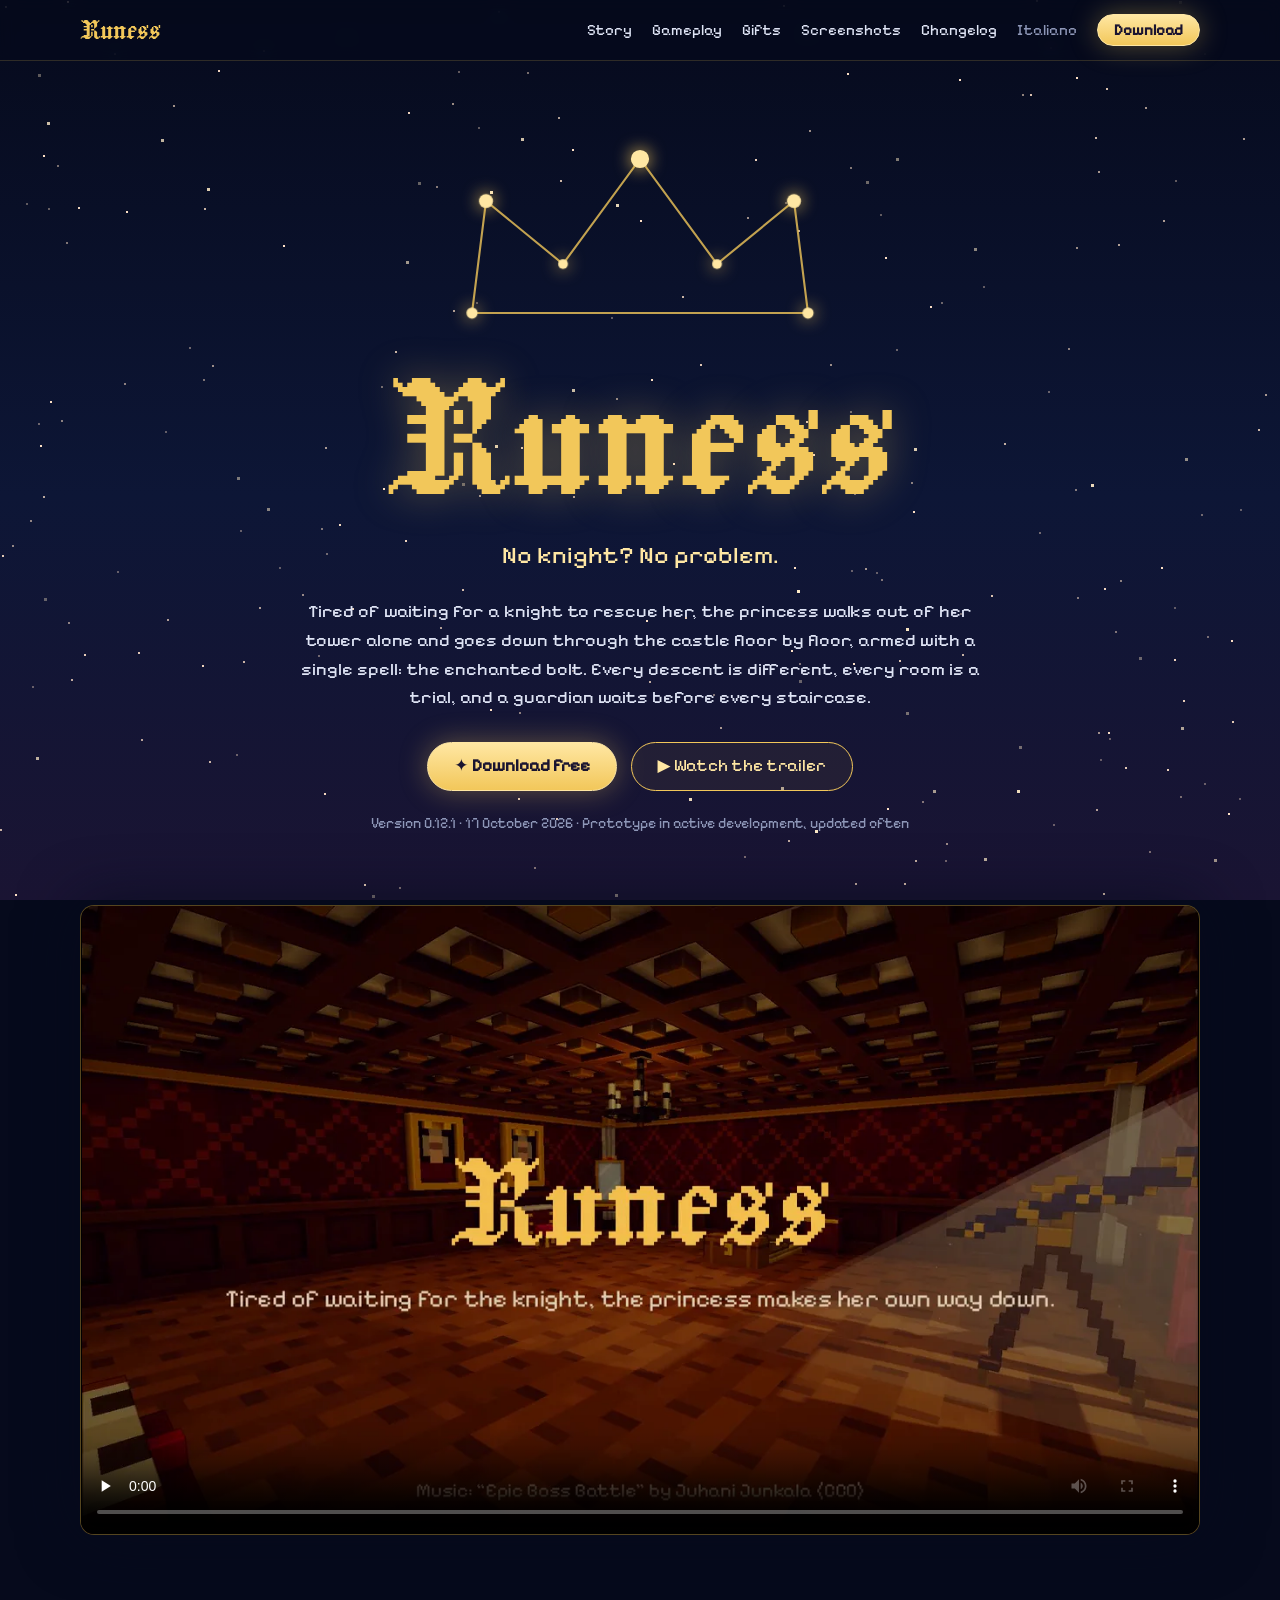
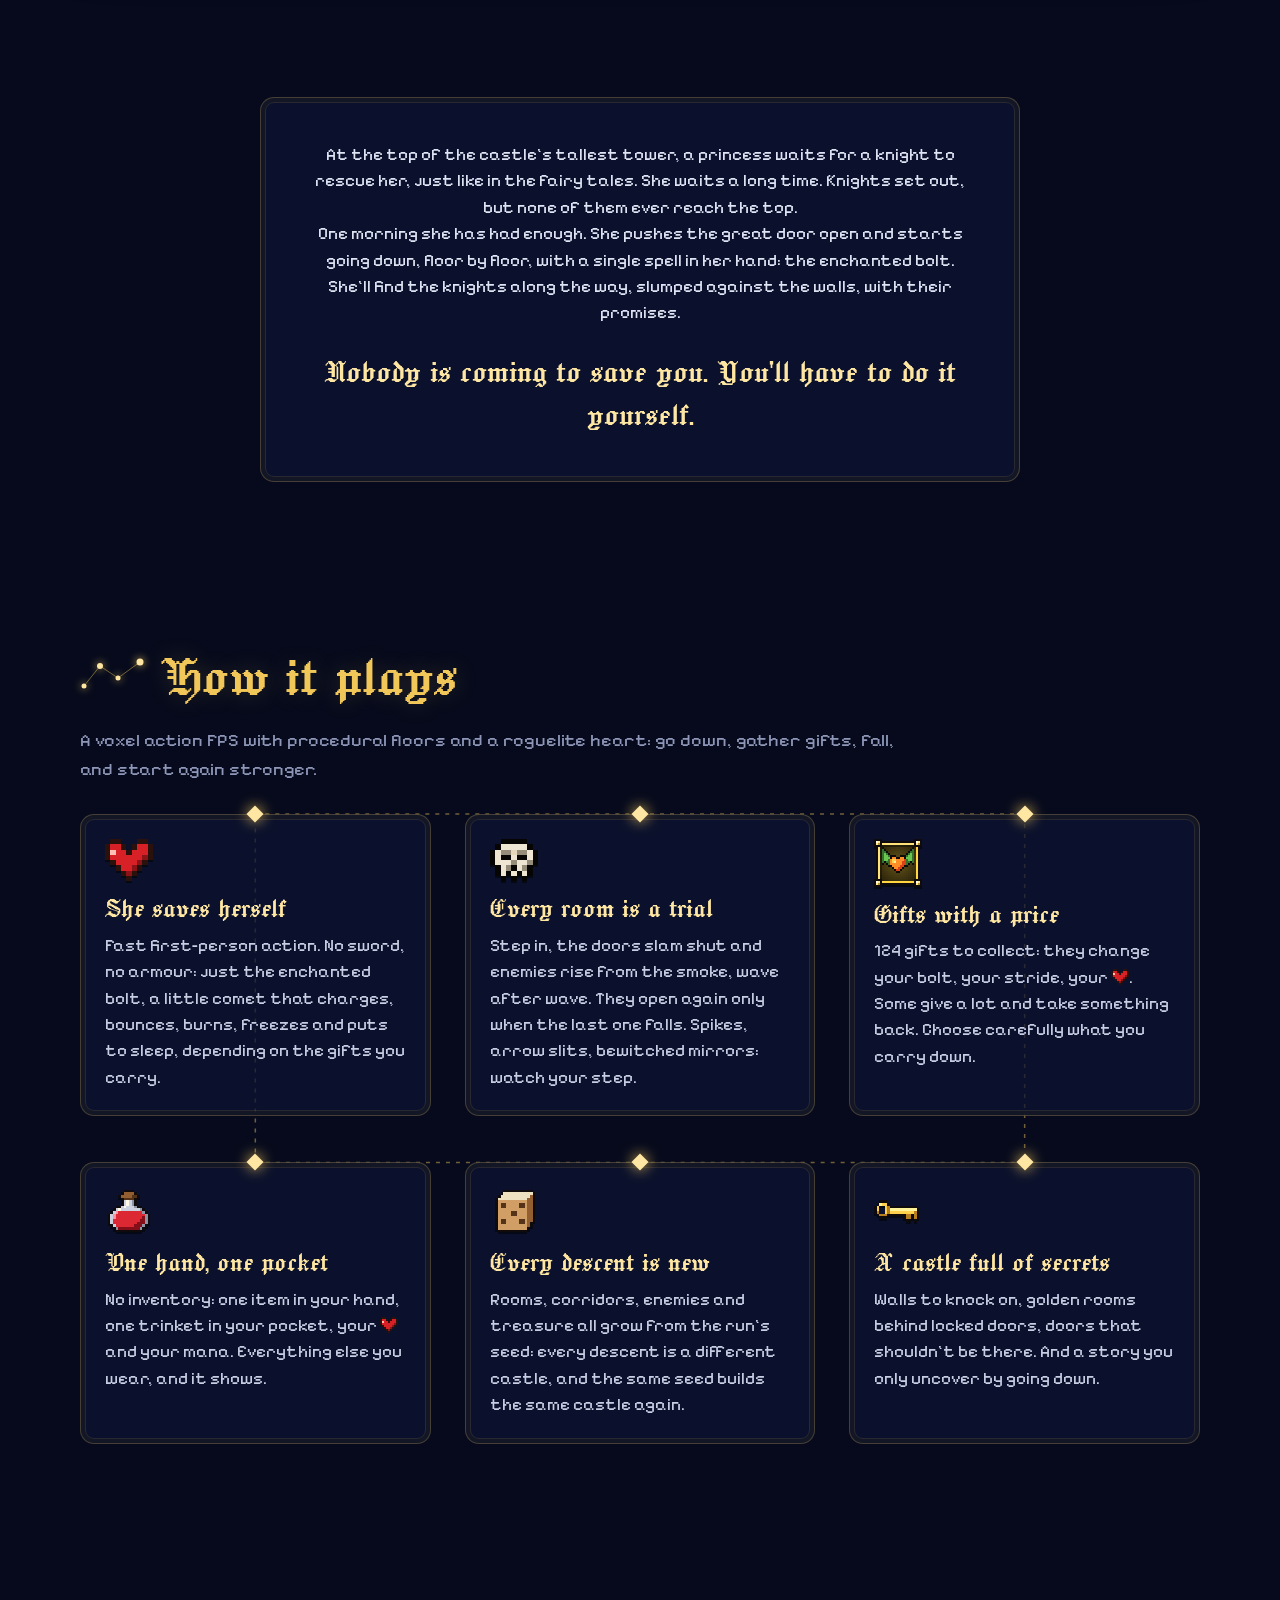
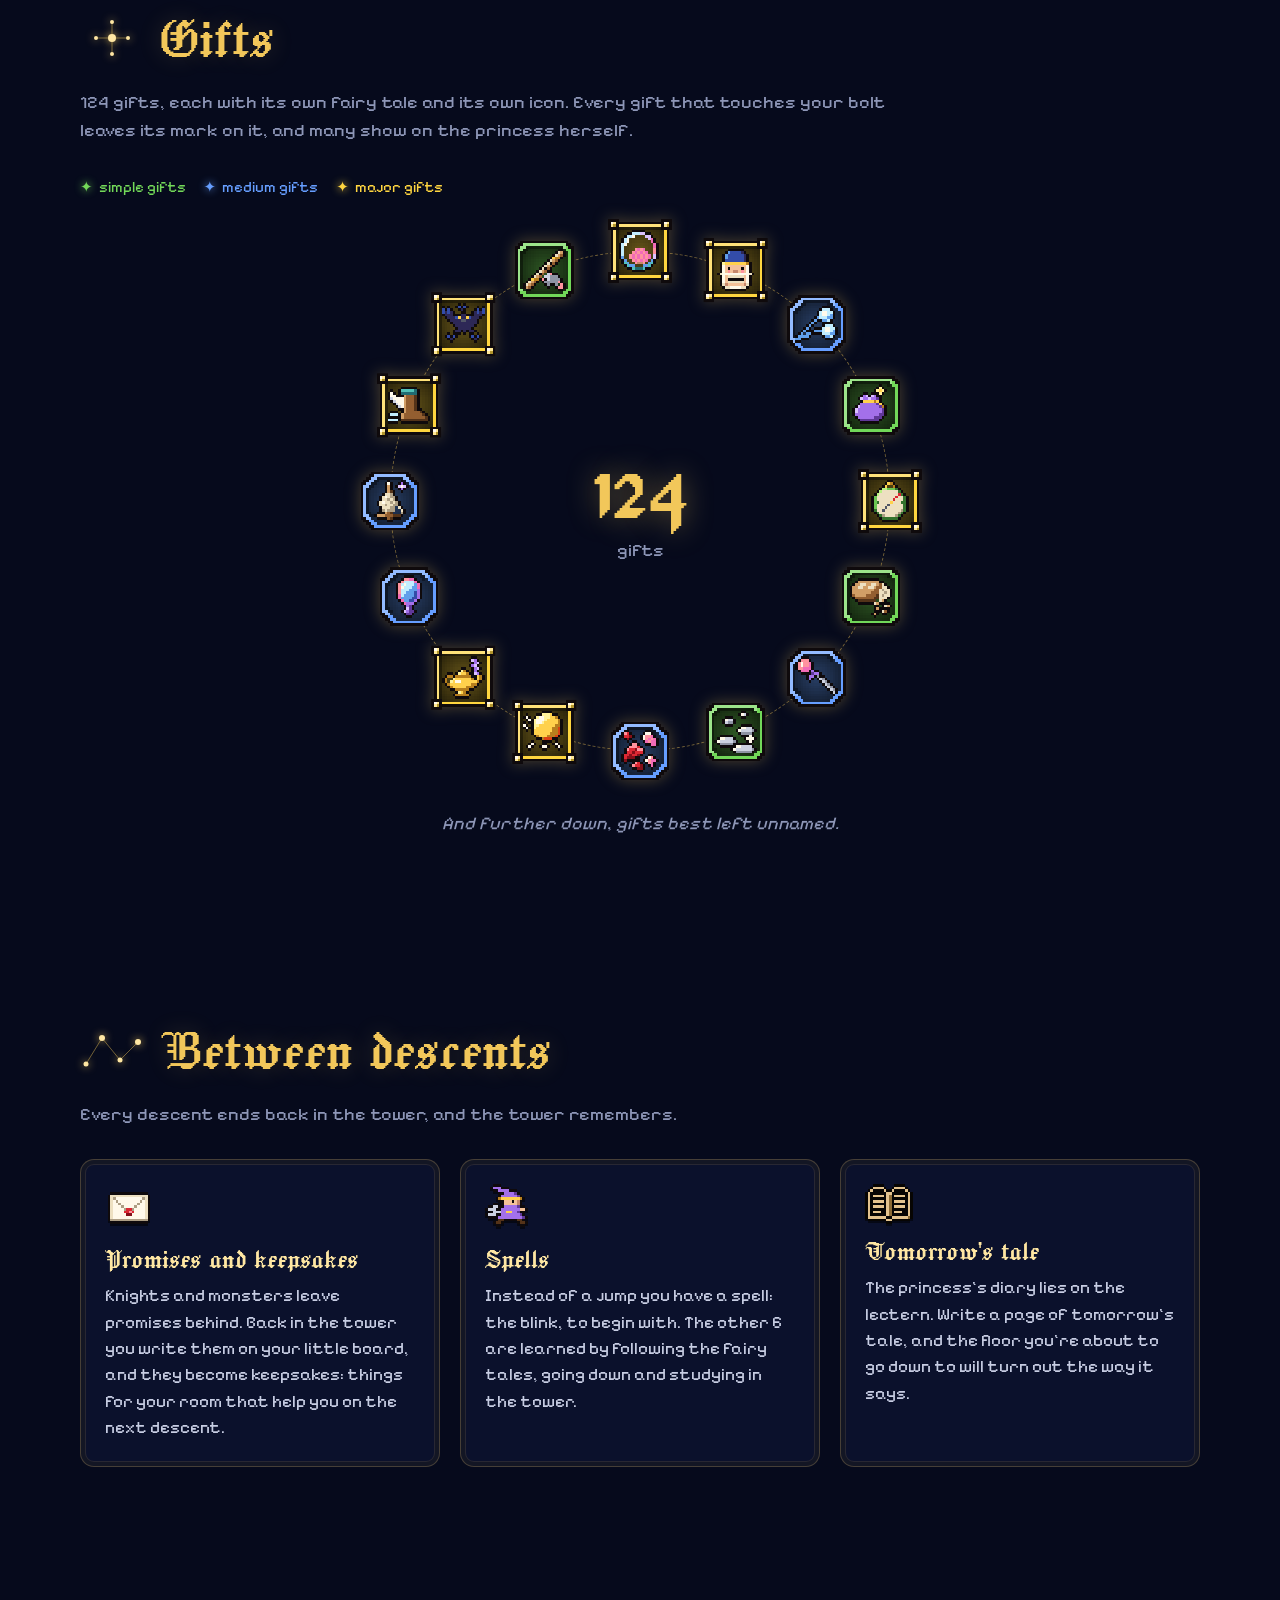
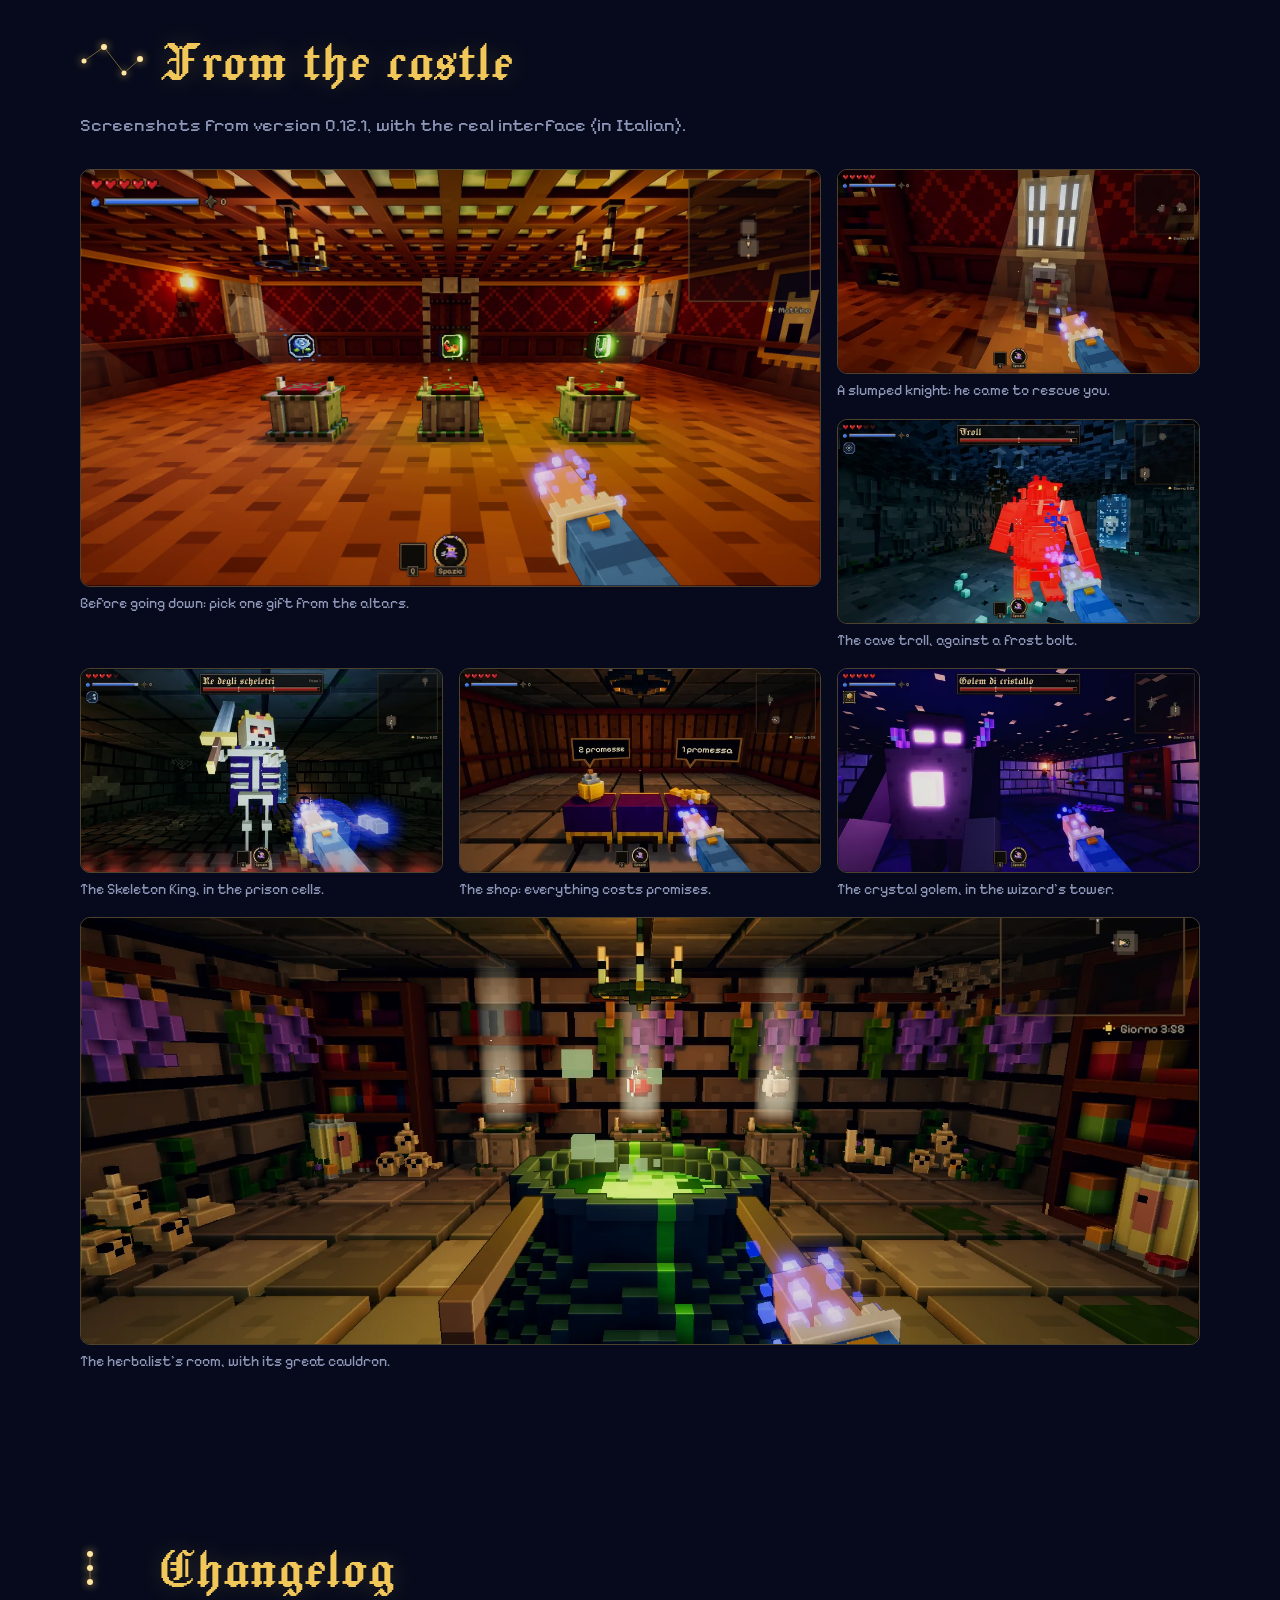
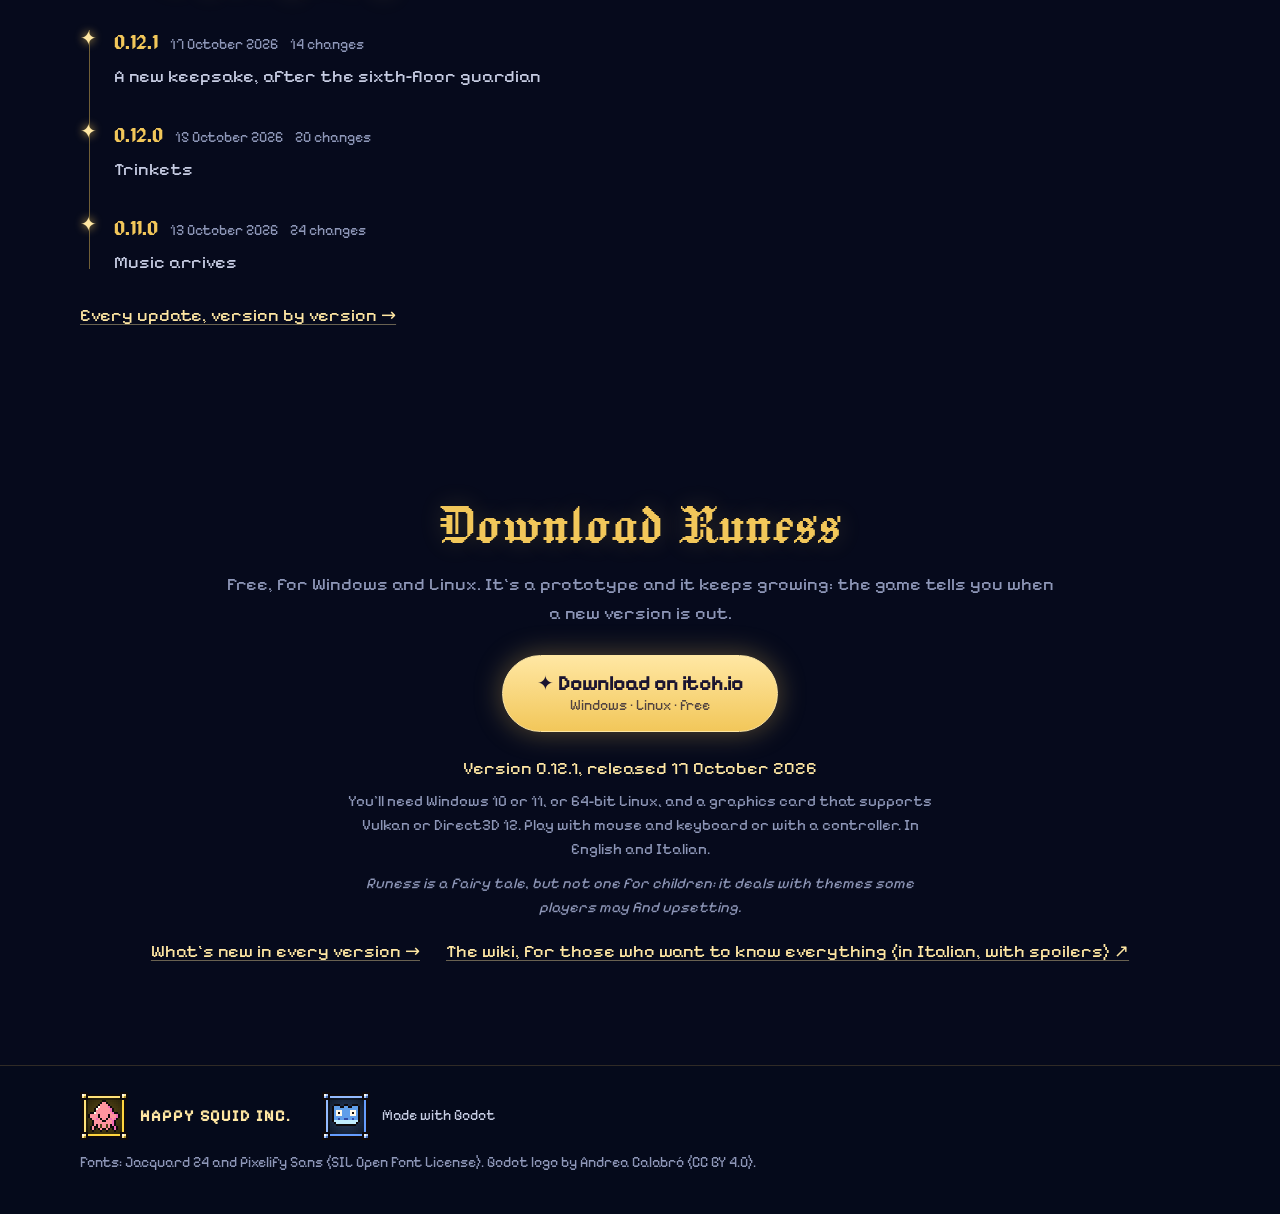
==== commit 2a8c8384: "Sito della versione 0.12.1: novità asciutte e divise in parti" ====
--- a/index.html
+++ b/index.html
@@ -200,9 +200,9 @@
 			<h2 id="news-title">Changelog</h2>
 		</div>
 		<ol class="timeline">
-<li><a href="changelog.html#v0-12-1"><b>0.12.1</b><time datetime="2026-10-17">17 October 2026</time><span>18 changes</span></a><p>Trinkets are no longer around from the start</p></li>
-<li><a href="changelog.html#v0-12-0"><b>0.12.0</b><time datetime="2026-10-15">15 October 2026</time><span>30 changes</span></a><p>The magic bolt is no longer a little blue dot</p></li>
-<li><a href="changelog.html#v0-11-0"><b>0.11.0</b><time datetime="2026-10-13">13 October 2026</time><span>35 changes</span></a><p>Music arrives</p></li>
+<li><a href="changelog.html#v0-12-1"><b>0.12.1</b><time datetime="2026-10-17">17 October 2026</time><span>14 changes</span></a><p>A new keepsake, after the sixth-floor guardian</p></li>
+<li><a href="changelog.html#v0-12-0"><b>0.12.0</b><time datetime="2026-10-15">15 October 2026</time><span>20 changes</span></a><p>Trinkets</p></li>
+<li><a href="changelog.html#v0-11-0"><b>0.11.0</b><time datetime="2026-10-13">13 October 2026</time><span>24 changes</span></a><p>Music arrives</p></li>
 		</ol>
 		<a class="all" href="changelog.html">Every update, version by version →</a>
 	</div>
--- a/style.css
+++ b/style.css
@@ -268,10 +268,13 @@
 .rel-name { font-size: 14px; color: var(--gold-2); padding: 1px 10px; border: 1px solid var(--edge); border-radius: 999px; }
 .rel-latest { font-size: 12px; text-transform: uppercase; letter-spacing: 0.08em; color: #1a1430; background: var(--gold); padding: 2px 10px; border-radius: 999px; }
 .rel-meta { color: var(--dim); font-size: 14px; }
-.rel-notes { margin: 0; padding: 0 24px 18px 48px; list-style: none; }
+.rel-body { padding: 0 24px 14px 48px; }
+.rel-part { font: 24px/1 var(--title); color: var(--gold-2); margin: 10px 0 10px -18px; }
+.rel-part:first-child { margin-top: 2px; }
+.rel-notes { margin: 0 0 8px; padding: 0; list-style: none; }
 .rel-notes li { position: relative; margin: 0 0 12px; font-size: 16.5px; color: var(--soft); }
 .rel-notes li::before { content: ""; position: absolute; left: -18px; top: 0.65em; width: 5px; height: 5px; background: var(--gold); transform: rotate(45deg); box-shadow: 0 0 6px var(--gold); }
-.rel-notes li.hidden, .release.hidden { display: none; }
+.rel-notes li.hidden, .release.hidden, .rel-part.hidden, .rel-notes.hidden { display: none; }
 .to-top { position: fixed; right: 16px; bottom: 16px; z-index: 40; width: 46px; height: 46px; display: grid; place-items: center; border-radius: 50%; color: var(--gold-2); text-decoration: none; font-size: 20px; border: 1px solid var(--gold); background: rgba(14, 22, 52, 0.85); opacity: 0; pointer-events: none; transition: opacity 0.2s; }
 .to-top.show { opacity: 1; pointer-events: auto; }
 
@@ -295,7 +298,7 @@
 	.release summary { padding: 12px 14px 12px 40px; }
 	.release summary::before { left: 14px; top: 14px; }
 	.rel-version { font-size: 30px; }
-	.rel-notes { padding: 0 14px 14px 38px; }
+	.rel-body { padding: 0 14px 12px 38px; }
 	.release { scroll-margin-top: 120px; }
 }
 @media (max-width: 520px) {
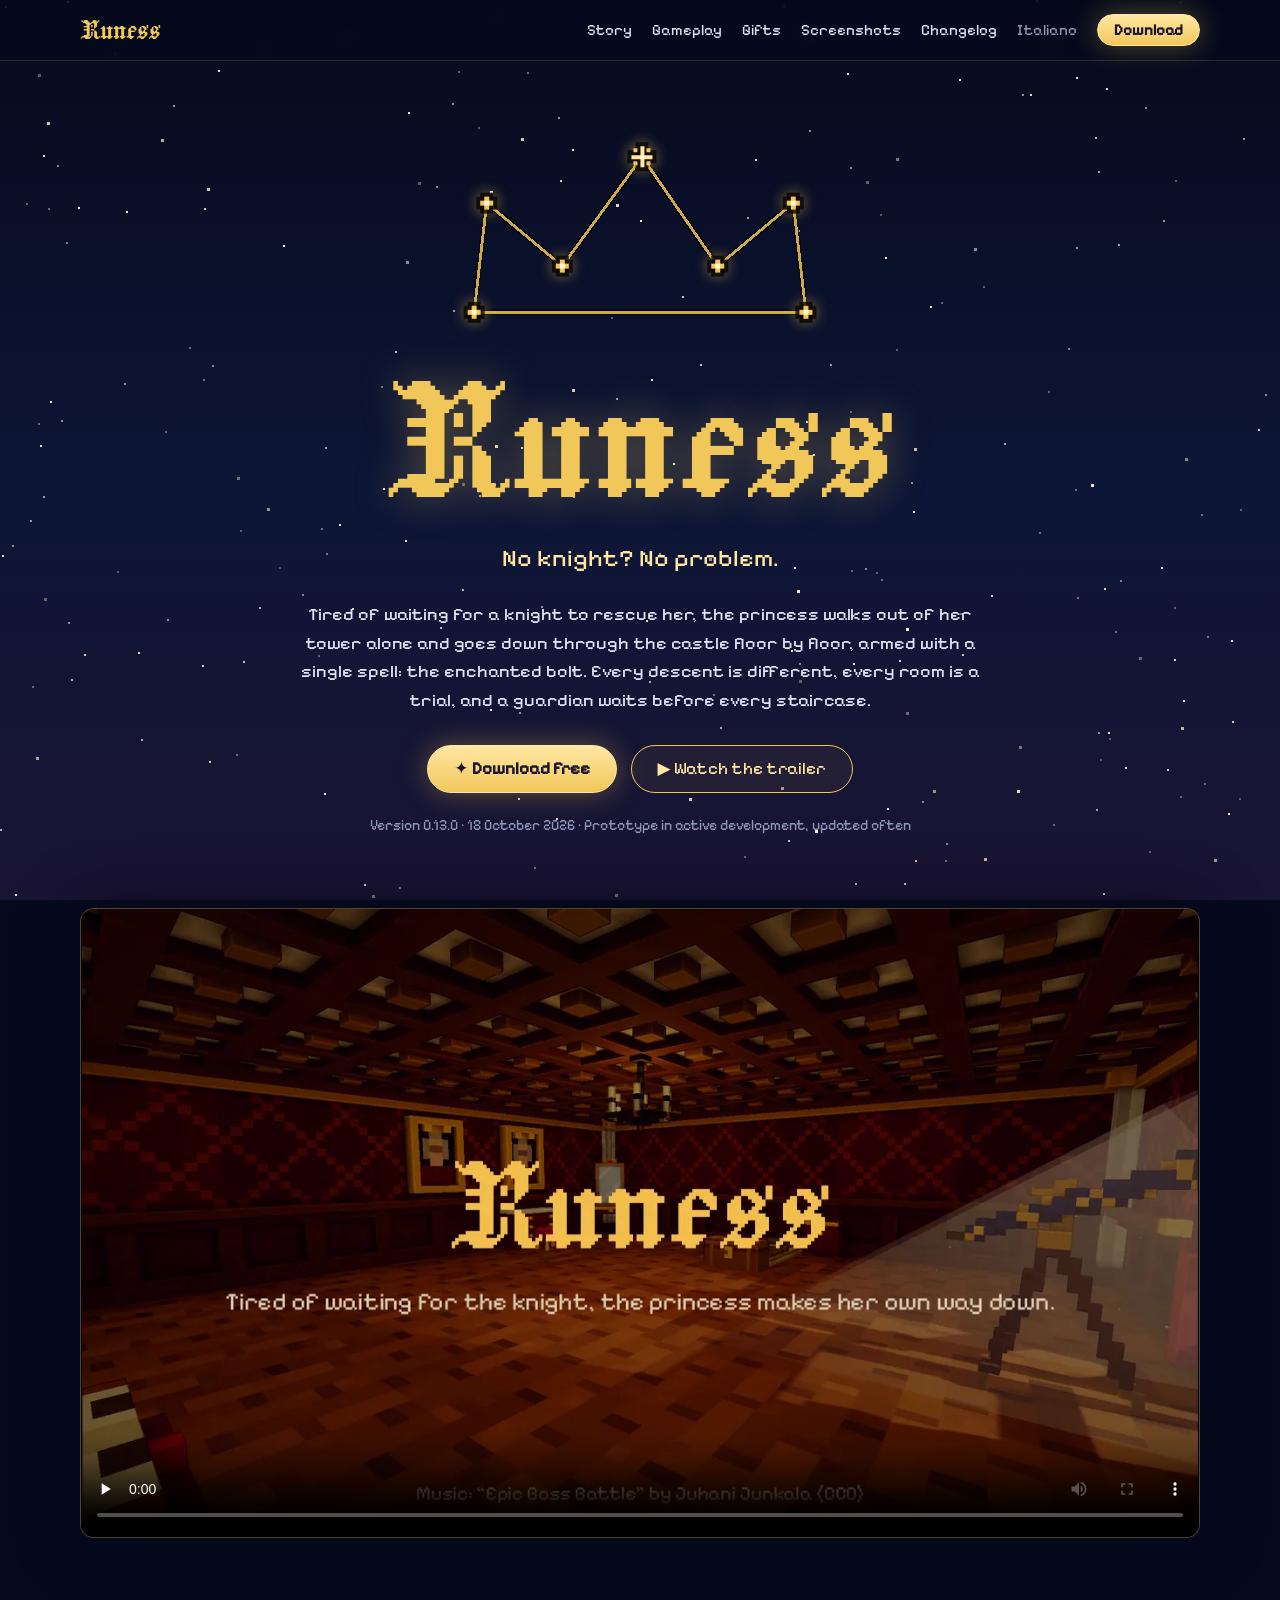
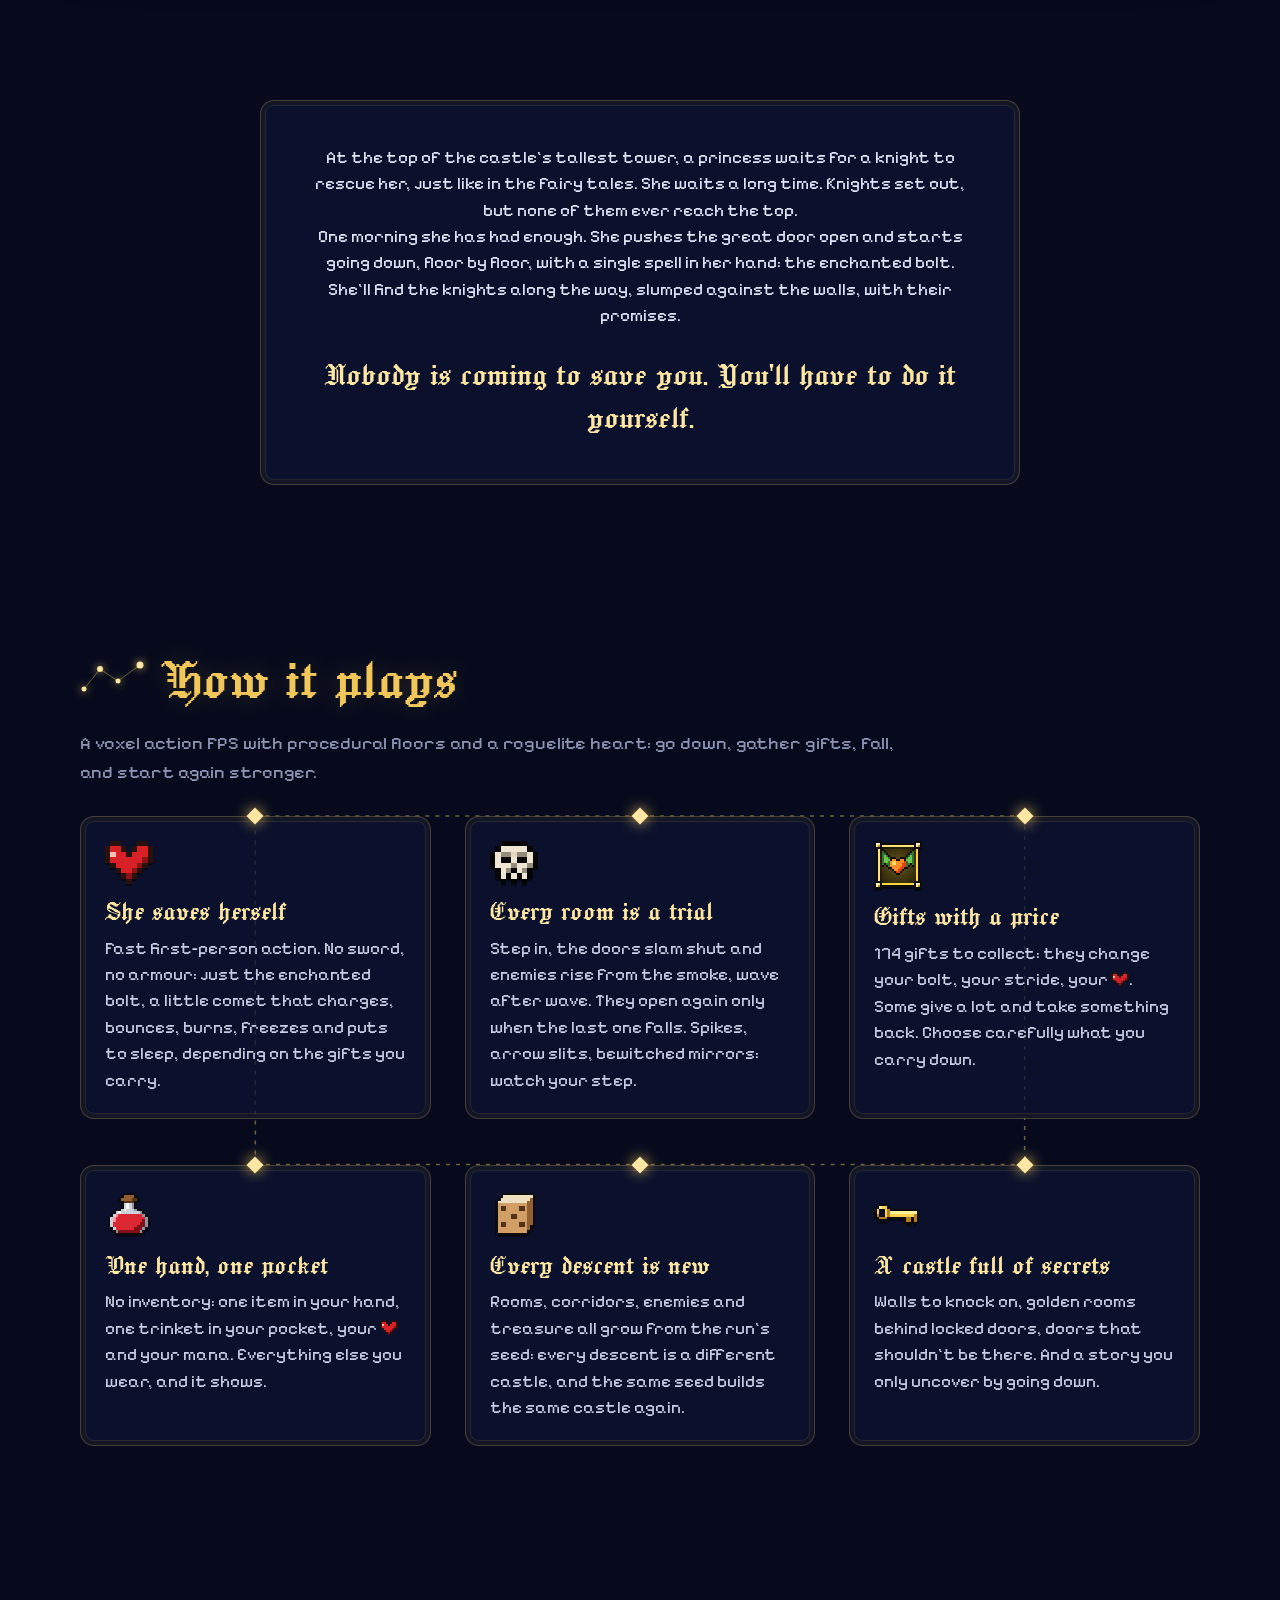
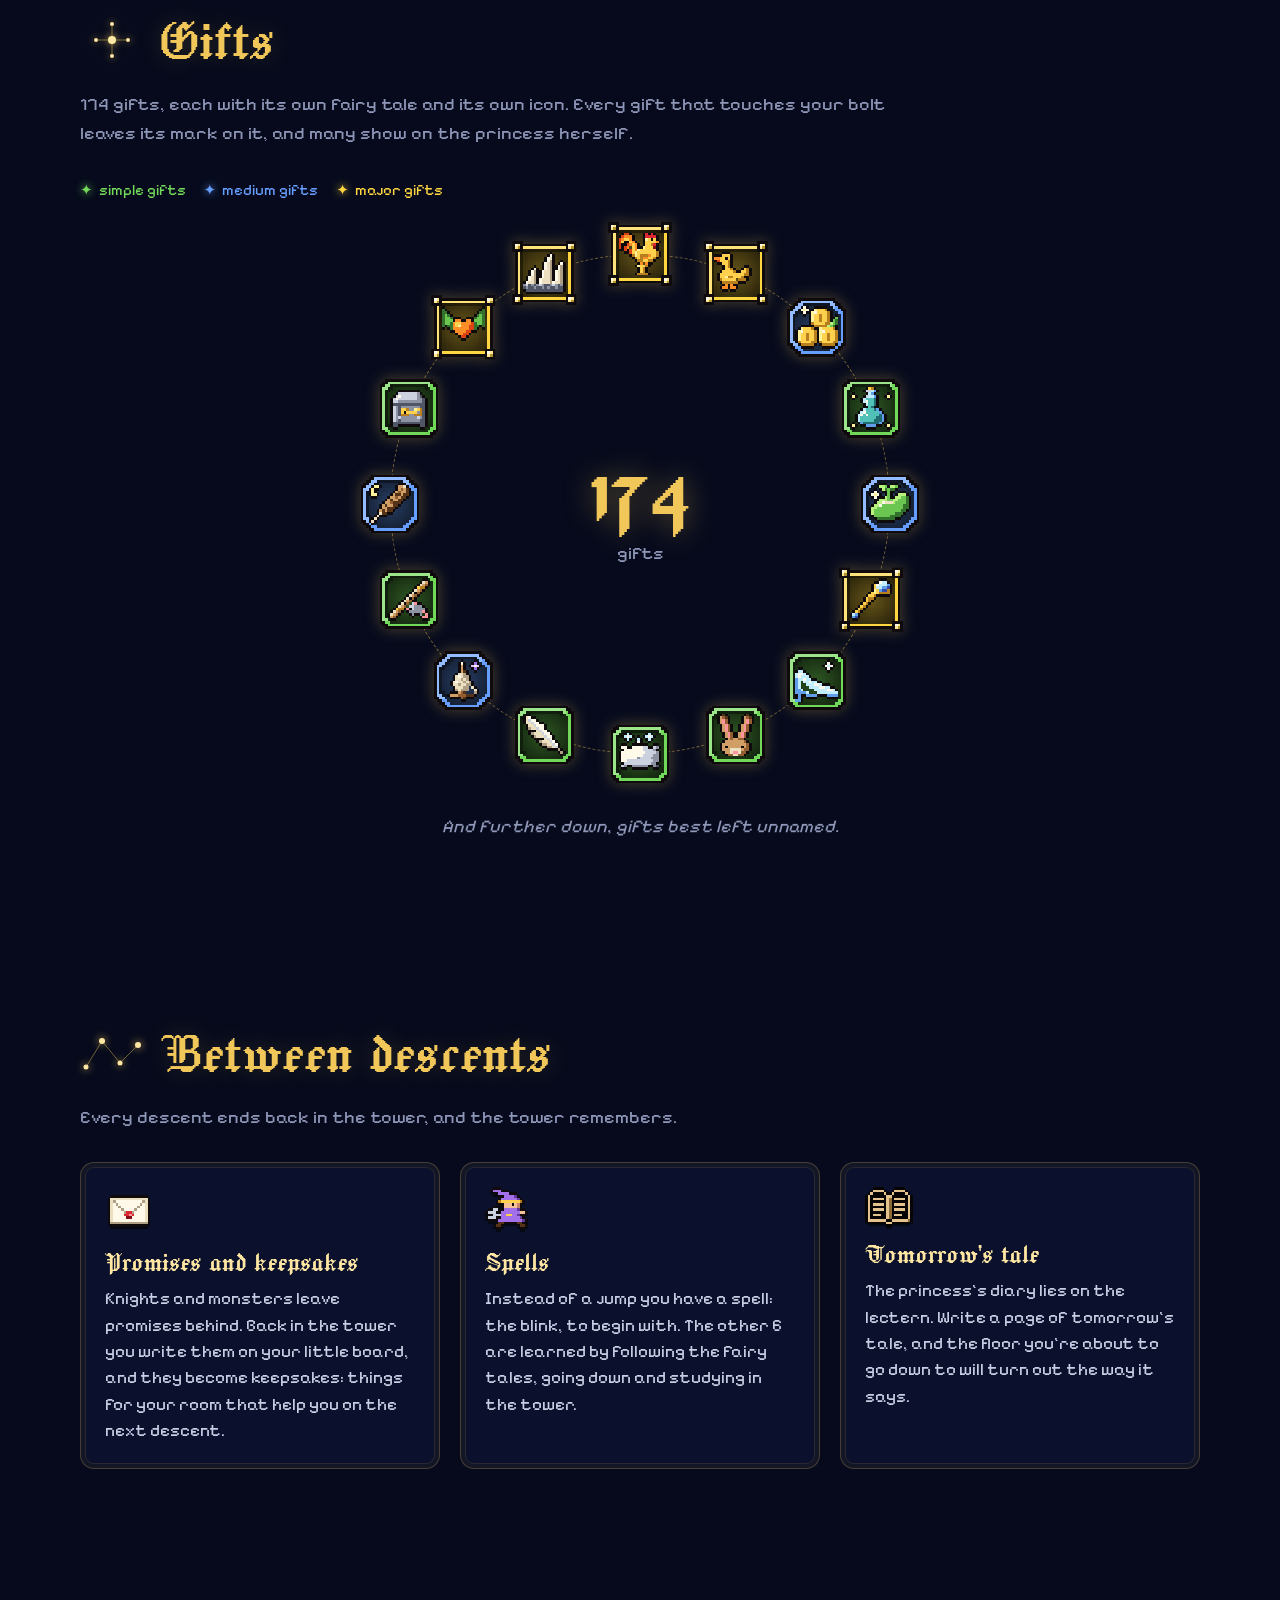
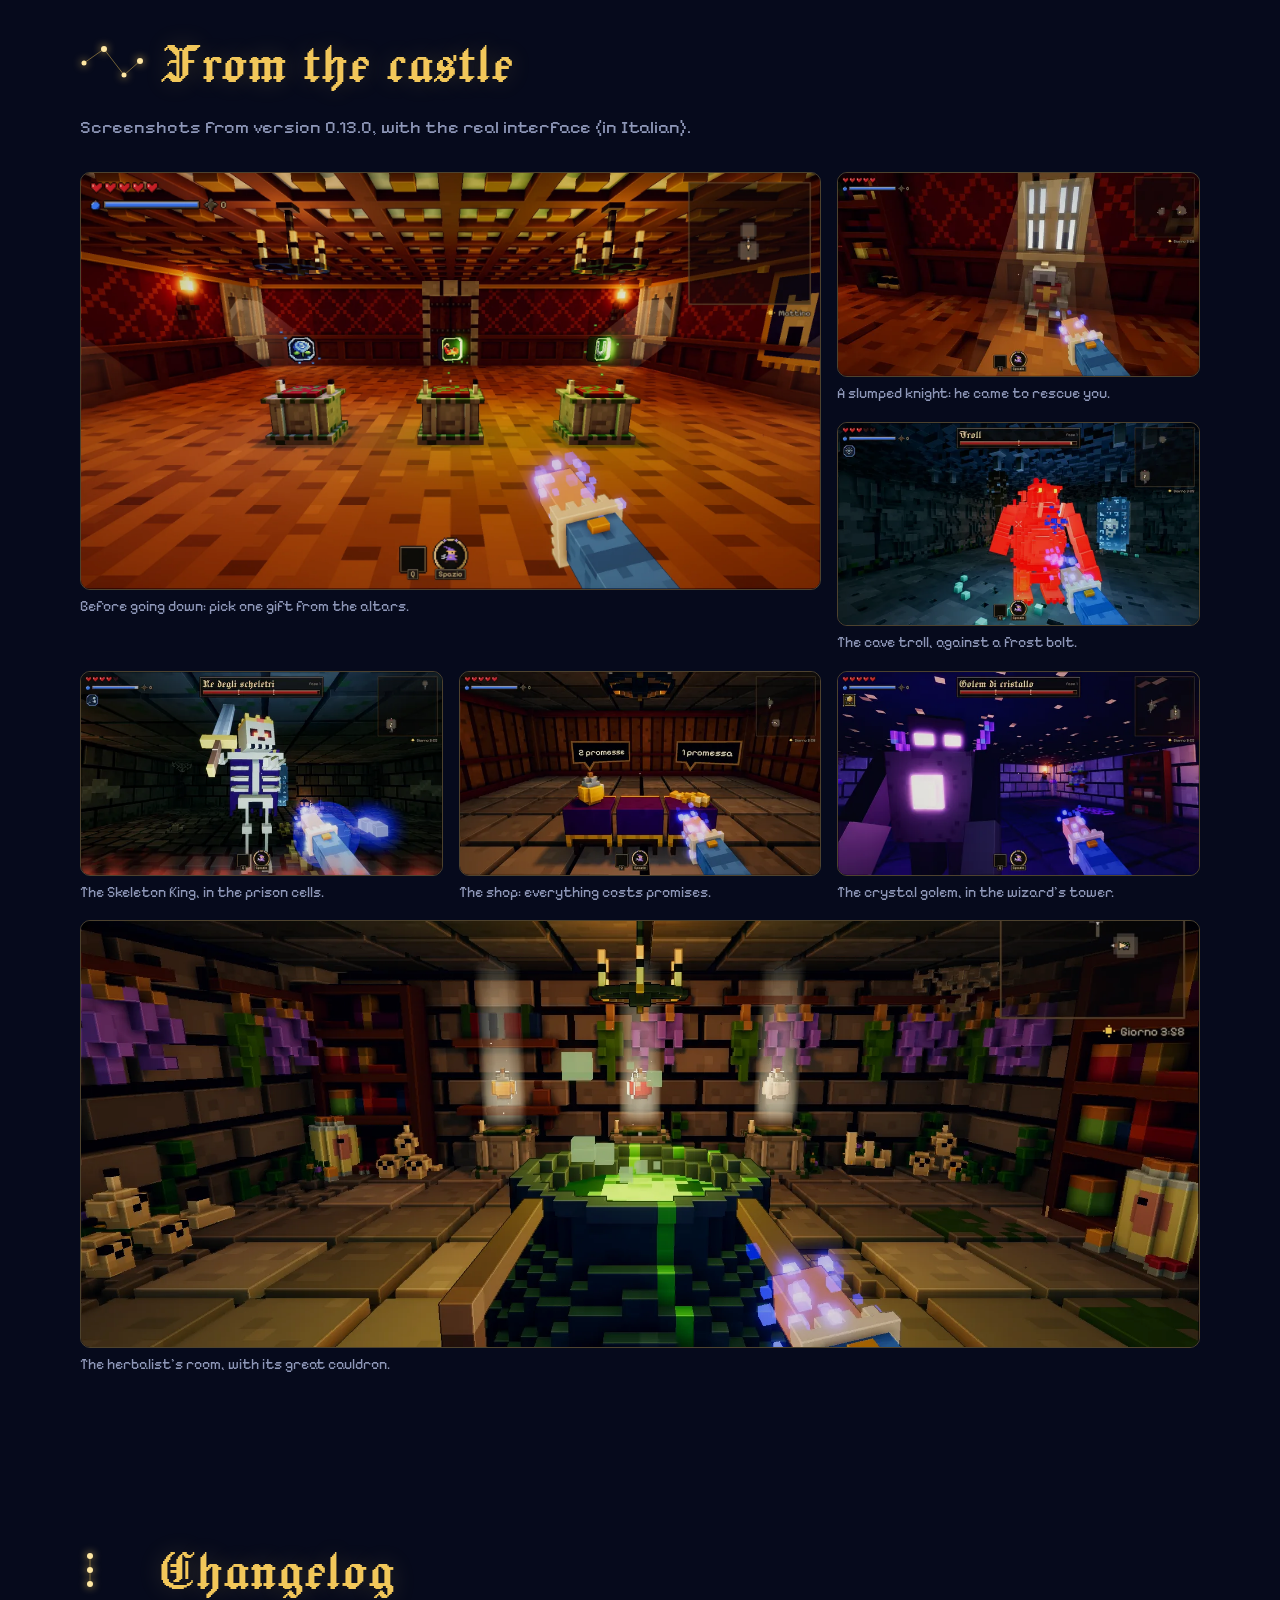
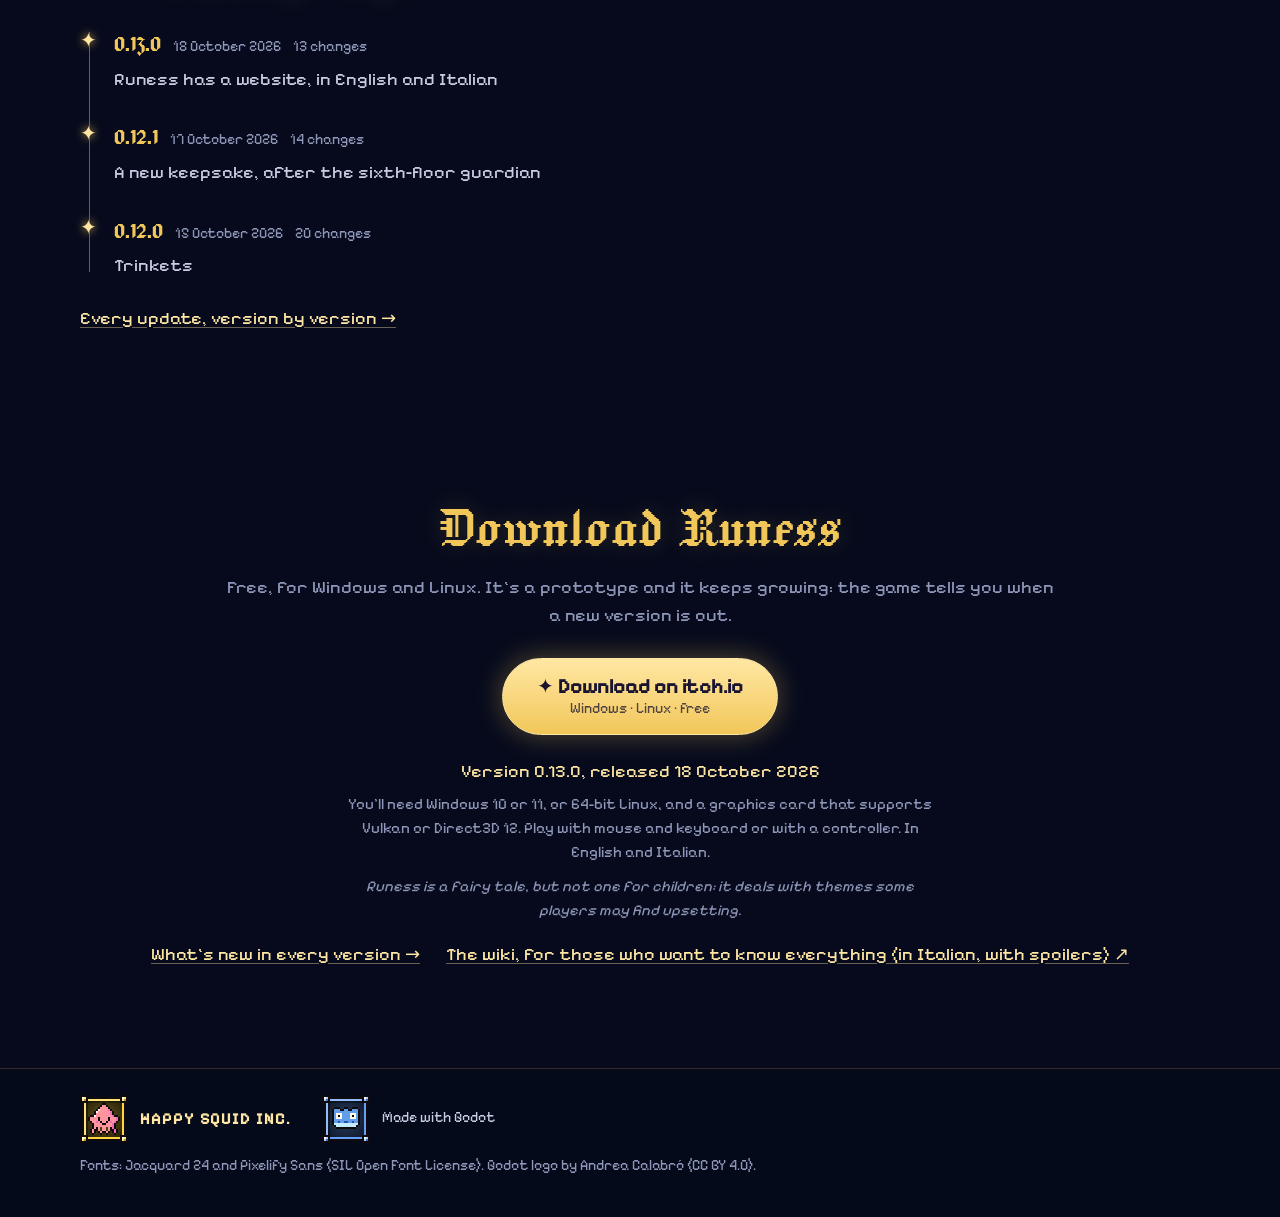
==== commit b40e0a49: "Sito della versione 0.13.0" ====
--- a/index.html
+++ b/index.html
@@ -72,10 +72,7 @@
 <section class="hero" aria-labelledby="hero-title">
 	<div class="hero-in">
 		<div class="crown" aria-hidden="true">
-			<svg viewBox="0 0 300 160">
-				<path d="M30 140 L40 60 L95 105 L150 30 L205 105 L260 60 L270 140 Z"/>
-				<circle cx="30" cy="140" r="4"/><circle cx="40" cy="60" r="5"/><circle cx="95" cy="105" r="3.5"/><circle cx="150" cy="30" r="6.5"/><circle cx="205" cy="105" r="3.5"/><circle cx="260" cy="60" r="5"/><circle cx="270" cy="140" r="4"/>
-			</svg>
+			<svg viewBox="0 0 300 162" shape-rendering="crispEdges"><path class="line-edge" d="M31.5 139.5 L40.5 61.5 L94.5 106.5 L151.5 28.5 L205.5 106.5 L259.5 61.5 L268.5 139.5 Z"/><path class="line" d="M31.5 139.5 L40.5 61.5 L94.5 106.5 L151.5 28.5 L205.5 106.5 L259.5 61.5 L268.5 139.5 Z"/><g class="star" style="--d: 0.45s; --t: 0.4s"><rect class="edge" x="24.0" y="135.0" width="15" height="9"/><rect class="edge" x="27.0" y="132.0" width="9" height="15"/><rect class="body" x="27.0" y="138.0" width="9" height="3"/><rect class="body" x="30.0" y="135.0" width="3" height="9"/><rect class="flare" x="24.0" y="138.0" width="3" height="3"/><rect class="flare" x="36.0" y="138.0" width="3" height="3"/><rect class="flare" x="30.0" y="132.0" width="3" height="3"/><rect class="flare" x="30.0" y="144.0" width="3" height="3"/><rect class="core" x="30.0" y="138.0" width="3" height="3"/></g><g class="star" style="--d: 0.55s; --t: 1.23s"><rect class="edge" x="33.0" y="57.0" width="15" height="9"/><rect class="edge" x="36.0" y="54.0" width="9" height="15"/><rect class="body" x="36.0" y="60.0" width="9" height="3"/><rect class="body" x="39.0" y="57.0" width="3" height="9"/><rect class="flare" x="33.0" y="60.0" width="3" height="3"/><rect class="flare" x="45.0" y="60.0" width="3" height="3"/><rect class="flare" x="39.0" y="54.0" width="3" height="3"/><rect class="flare" x="39.0" y="66.0" width="3" height="3"/><rect class="core" x="39.0" y="60.0" width="3" height="3"/></g><g class="star" style="--d: 0.75s; --t: 2.06s"><rect class="edge" x="87.0" y="102.0" width="15" height="9"/><rect class="edge" x="90.0" y="99.0" width="9" height="15"/><rect class="body" x="90.0" y="105.0" width="9" height="3"/><rect class="body" x="93.0" y="102.0" width="3" height="9"/><rect class="flare" x="87.0" y="105.0" width="3" height="3"/><rect class="flare" x="99.0" y="105.0" width="3" height="3"/><rect class="flare" x="93.0" y="99.0" width="3" height="3"/><rect class="flare" x="93.0" y="111.0" width="3" height="3"/><rect class="core" x="93.0" y="105.0" width="3" height="3"/></g><g class="star key" style="--d: 0.95s; --t: 2.89s"><rect class="edge" x="141.0" y="24.0" width="21" height="9"/><rect class="edge" x="147.0" y="18.0" width="9" height="21"/><rect class="body" x="144.0" y="27.0" width="15" height="3"/><rect class="body" x="150.0" y="21.0" width="3" height="15"/><rect class="ray" x="145.5" y="22.5" width="3" height="3"/><rect class="ray" x="154.5" y="22.5" width="3" height="3"/><rect class="ray" x="145.5" y="31.5" width="3" height="3"/><rect class="ray" x="154.5" y="31.5" width="3" height="3"/><rect class="flare" x="141.0" y="27.0" width="3" height="3"/><rect class="flare" x="159.0" y="27.0" width="3" height="3"/><rect class="flare" x="150.0" y="18.0" width="3" height="3"/><rect class="flare" x="150.0" y="36.0" width="3" height="3"/><rect class="core" x="150.0" y="27.0" width="3" height="3"/></g><g class="star" style="--d: 1.15s; --t: 3.72s"><rect class="edge" x="198.0" y="102.0" width="15" height="9"/><rect class="edge" x="201.0" y="99.0" width="9" height="15"/><rect class="body" x="201.0" y="105.0" width="9" height="3"/><rect class="body" x="204.0" y="102.0" width="3" height="9"/><rect class="flare" x="198.0" y="105.0" width="3" height="3"/><rect class="flare" x="210.0" y="105.0" width="3" height="3"/><rect class="flare" x="204.0" y="99.0" width="3" height="3"/><rect class="flare" x="204.0" y="111.0" width="3" height="3"/><rect class="core" x="204.0" y="105.0" width="3" height="3"/></g><g class="star" style="--d: 1.35s; --t: 4.55s"><rect class="edge" x="252.0" y="57.0" width="15" height="9"/><rect class="edge" x="255.0" y="54.0" width="9" height="15"/><rect class="body" x="255.0" y="60.0" width="9" height="3"/><rect class="body" x="258.0" y="57.0" width="3" height="9"/><rect class="flare" x="252.0" y="60.0" width="3" height="3"/><rect class="flare" x="264.0" y="60.0" width="3" height="3"/><rect class="flare" x="258.0" y="54.0" width="3" height="3"/><rect class="flare" x="258.0" y="66.0" width="3" height="3"/><rect class="core" x="258.0" y="60.0" width="3" height="3"/></g><g class="star" style="--d: 1.45s; --t: 5.38s"><rect class="edge" x="261.0" y="135.0" width="15" height="9"/><rect class="edge" x="264.0" y="132.0" width="9" height="15"/><rect class="body" x="264.0" y="138.0" width="9" height="3"/><rect class="body" x="267.0" y="135.0" width="3" height="9"/><rect class="flare" x="261.0" y="138.0" width="3" height="3"/><rect class="flare" x="273.0" y="138.0" width="3" height="3"/><rect class="flare" x="267.0" y="132.0" width="3" height="3"/><rect class="flare" x="267.0" y="144.0" width="3" height="3"/><rect class="core" x="267.0" y="138.0" width="3" height="3"/></g></svg>
 			<span class="comet"></span>
 		</div>
 		<h1 class="title" id="hero-title">Runess</h1>
@@ -85,7 +82,7 @@
 			<a class="btn gold" href="https://yanez86.itch.io/runess" rel="noopener">✦ Download free</a>
 			<a class="btn" href="#trailer">▶ Watch the trailer</a>
 		</div>
-		<p class="meta">Version 0.12.1 · 17 October 2026 · Prototype in active development, updated often</p>
+		<p class="meta">Version 0.13.0 · 18 October 2026 · Prototype in active development, updated often</p>
 	</div>
 </section>
 
@@ -120,7 +117,7 @@
 			<svg class="links" aria-hidden="true"></svg>
 			<article class="card reveal"><img class="icon" src="img/icon_heart.png" alt="" width="72" height="64"><h3>She saves herself</h3><p>Fast first-person action. No sword, no armour: just the enchanted bolt, a little comet that charges, bounces, burns, freezes and puts to sleep, depending on the gifts you carry.</p></article>
 			<article class="card reveal"><img class="icon" src="img/icon_skull.png" alt="" width="72" height="64"><h3>Every room is a trial</h3><p>Step in, the doors slam shut and enemies rise from the smoke, wave after wave. They open again only when the last one falls. Spikes, arrow slits, bewitched mirrors: watch your step.</p></article>
-			<article class="card reveal"><img class="icon" src="img/icon_gift.png" alt="" width="72" height="72"><h3>Gifts with a price</h3><p>124 gifts to collect: they change your bolt, your stride, your <img class="heart" src="img/heart.png" alt="♥">. Some give a lot and take something back. Choose carefully what you carry down.</p></article>
+			<article class="card reveal"><img class="icon" src="img/icon_gift.png" alt="" width="72" height="72"><h3>Gifts with a price</h3><p>174 gifts to collect: they change your bolt, your stride, your <img class="heart" src="img/heart.png" alt="♥">. Some give a lot and take something back. Choose carefully what you carry down.</p></article>
 			<article class="card reveal"><img class="icon" src="img/icon_potion.png" alt="" width="72" height="72"><h3>One hand, one pocket</h3><p>No inventory: one item in your hand, one trinket in your pocket, your <img class="heart" src="img/heart.png" alt="♥"> and your mana. Everything else you wear, and it shows.</p></article>
 			<article class="card reveal"><img class="icon" src="img/icon_die.png" alt="" width="72" height="72"><h3>Every descent is new</h3><p>Rooms, corridors, enemies and treasure all grow from the run's seed: every descent is a different castle, and the same seed builds the same castle again.</p></article>
 			<article class="card reveal"><img class="icon" src="img/icon_key.png" alt="" width="72" height="72"><h3>A castle full of secrets</h3><p>Walls to knock on, golden rooms behind locked doors, doors that shouldn't be there. And a story you only uncover by going down.</p></article>
@@ -134,26 +131,26 @@
 			<svg viewBox="0 0 64 40" aria-hidden="true"><path d="M32 4 L32 36 M16 20 L48 20"/><circle cx="32" cy="20" r="4"/><circle cx="32" cy="4" r="2"/><circle cx="32" cy="36" r="2"/><circle cx="16" cy="20" r="2"/><circle cx="48" cy="20" r="2"/></svg>
 			<h2 id="gifts-title">Gifts</h2>
 		</div>
-		<p class="lead">124 gifts, each with its own fairy tale and its own icon. Every gift that touches your bolt leaves its mark on it, and many show on the princess herself.</p>
+		<p class="lead">174 gifts, each with its own fairy tale and its own icon. Every gift that touches your bolt leaves its mark on it, and many show on the princess herself.</p>
 		<ul class="chips tiers"><li class="tier" style="--tier:#73d959">simple gifts</li><li class="tier" style="--tier:#669eff">medium gifts</li><li class="tier" style="--tier:#ffd640">major gifts</li></ul>
 		<div class="ring" style="--n: 16">
-			<div class="polar"><div><b>124</b><span>gifts</span></div></div>
-<img style="--i:0" src="img/gift_witch_compass.png" alt="Witch's Compass" title="Witch's Compass" loading="lazy" width="72" height="72">
-<img style="--i:1" src="img/gift_breadcrumbs.png" alt="Breadcrumbs" title="Breadcrumbs" loading="lazy" width="72" height="72">
-<img style="--i:2" src="img/gift_hatpin.png" alt="Hatpin" title="Hatpin" loading="lazy" width="72" height="72">
-<img style="--i:3" src="img/gift_pebbles.png" alt="Tom Thumb's Pebbles" title="Tom Thumb's Pebbles" loading="lazy" width="72" height="72">
-<img style="--i:4" src="img/gift_rose_petals.png" alt="Rose Petals" title="Rose Petals" loading="lazy" width="72" height="72">
-<img style="--i:5" src="img/gift_golden_ball.png" alt="Golden Ball" title="Golden Ball" loading="lazy" width="72" height="72">
-<img style="--i:6" src="img/gift_genie_lamp.png" alt="Genie's Lamp" title="Genie's Lamp" loading="lazy" width="72" height="72">
-<img style="--i:7" src="img/gift_fairy_mirror.png" alt="Fairy Mirror" title="Fairy Mirror" loading="lazy" width="72" height="72">
-<img style="--i:8" src="img/gift_enchanted_spindle.png" alt="Enchanted Spindle" title="Enchanted Spindle" loading="lazy" width="72" height="72">
-<img style="--i:9" src="img/gift_wind_boots.png" alt="Wind Boots" title="Wind Boots" loading="lazy" width="72" height="72">
-<img style="--i:10" src="img/gift_pet_ravens.png" alt="The Seven Ravens" title="The Seven Ravens" loading="lazy" width="72" height="72">
-<img style="--i:11" src="img/gift_pied_flute.png" alt="Piper's Flute" title="Piper's Flute" loading="lazy" width="72" height="72">
-<img style="--i:12" src="img/gift_mermaid_bubble.png" alt="Little Mermaid's Bubble" title="Little Mermaid's Bubble" loading="lazy" width="72" height="72">
-<img style="--i:13" src="img/gift_nutcracker.png" alt="Nutcracker" title="Nutcracker" loading="lazy" width="72" height="72">
-<img style="--i:14" src="img/gift_twin_bolt.png" alt="Twin Bolt" title="Twin Bolt" loading="lazy" width="72" height="72">
-<img style="--i:15" src="img/gift_godmother_purse.png" alt="Fairy Godmother's Purse" title="Fairy Godmother's Purse" loading="lazy" width="72" height="72">
+			<div class="polar"><div><b>174</b><span>gifts</span></div></div>
+<img style="--i:0" src="img/gift_magic_bean.png" alt="Magic Bean" title="Magic Bean" loading="lazy" width="72" height="72">
+<img style="--i:1" src="img/gift_queen_scepter.png" alt="Queen's Scepter" title="Queen's Scepter" loading="lazy" width="72" height="72">
+<img style="--i:2" src="img/gift_glass_slippers.png" alt="Glass Slippers" title="Glass Slippers" loading="lazy" width="72" height="72">
+<img style="--i:3" src="img/gift_hare_ears.png" alt="Hare's Ears" title="Hare's Ears" loading="lazy" width="72" height="72">
+<img style="--i:4" src="img/gift_holle_pillow.png" alt="Mother Holle's Pillow" title="Mother Holle's Pillow" loading="lazy" width="72" height="72">
+<img style="--i:5" src="img/gift_swan_feather.png" alt="Swan Feather" title="Swan Feather" loading="lazy" width="72" height="72">
+<img style="--i:6" src="img/gift_enchanted_spindle.png" alt="Enchanted Spindle" title="Enchanted Spindle" loading="lazy" width="72" height="72">
+<img style="--i:7" src="img/gift_pied_flute.png" alt="Piper's Flute" title="Piper's Flute" loading="lazy" width="72" height="72">
+<img style="--i:8" src="img/gift_owl_feather.png" alt="Owl Feather" title="Owl Feather" loading="lazy" width="72" height="72">
+<img style="--i:9" src="img/gift_iron_casket.png" alt="Iron Casket" title="Iron Casket" loading="lazy" width="72" height="72">
+<img style="--i:10" src="img/gift_dragon_heart.png" alt="Dragon Heart" title="Dragon Heart" loading="lazy" width="72" height="72">
+<img style="--i:11" src="img/gift_dragon_teeth.png" alt="Dragon's Teeth" title="Dragon's Teeth" loading="lazy" width="72" height="72">
+<img style="--i:12" src="img/gift_golden_cockerel.png" alt="Golden Cockerel" title="Golden Cockerel" loading="lazy" width="72" height="72">
+<img style="--i:13" src="img/gift_pet_goose.png" alt="The Golden Goose" title="The Golden Goose" loading="lazy" width="72" height="72">
+<img style="--i:14" src="img/gift_miracle_coins.png" alt="Coins from the Field of Miracles" title="Coins from the Field of Miracles" loading="lazy" width="72" height="72">
+<img style="--i:15" src="img/gift_water_of_life.png" alt="Water of Life" title="Water of Life" loading="lazy" width="72" height="72">
 		</div>
 		<p class="more">And further down, gifts best left unnamed.</p>
 	</div>
@@ -180,7 +177,7 @@
 			<svg viewBox="0 0 64 40" aria-hidden="true"><path d="M4 20 L24 6 L44 32 L60 18"/><circle cx="4" cy="20" r="2.5"/><circle cx="24" cy="6" r="3"/><circle cx="44" cy="32" r="2.5"/><circle cx="60" cy="18" r="3"/></svg>
 			<h2 id="screens-title">From the castle</h2>
 		</div>
-		<p class="lead">Screenshots from version 0.12.1, with the real interface (in Italian).</p>
+		<p class="lead">Screenshots from version 0.13.0, with the real interface (in Italian).</p>
 		<div class="gallery">
 <figure class="shot big"><a href="media/shots/01_reliquie.webp"><img src="media/shots/01_reliquie.webp" alt="Before going down: pick one gift from the altars." width="640" height="360" loading="lazy"></a><figcaption>Before going down: pick one gift from the altars.</figcaption></figure>
 <figure class="shot"><a href="media/shots/03_cavaliere.webp"><img src="media/shots/03_cavaliere_small.webp" alt="A slumped knight: he came to rescue you." width="640" height="360" loading="lazy"></a><figcaption>A slumped knight: he came to rescue you.</figcaption></figure>
@@ -200,9 +197,9 @@
 			<h2 id="news-title">Changelog</h2>
 		</div>
 		<ol class="timeline">
+<li><a href="changelog.html#v0-13-0"><b>0.13.0</b><time datetime="2026-10-18">18 October 2026</time><span>13 changes</span></a><p>Runess has a website, in English and Italian</p></li>
 <li><a href="changelog.html#v0-12-1"><b>0.12.1</b><time datetime="2026-10-17">17 October 2026</time><span>14 changes</span></a><p>A new keepsake, after the sixth-floor guardian</p></li>
 <li><a href="changelog.html#v0-12-0"><b>0.12.0</b><time datetime="2026-10-15">15 October 2026</time><span>20 changes</span></a><p>Trinkets</p></li>
-<li><a href="changelog.html#v0-11-0"><b>0.11.0</b><time datetime="2026-10-13">13 October 2026</time><span>24 changes</span></a><p>Music arrives</p></li>
 		</ol>
 		<a class="all" href="changelog.html">Every update, version by version →</a>
 	</div>
@@ -213,7 +210,7 @@
 		<h2 id="download-title">Download Runess</h2>
 		<p class="lead">Free, for Windows and Linux. It's a prototype and it keeps growing: the game tells you when a new version is out.</p>
 		<a class="btn gold big" href="https://yanez86.itch.io/runess" rel="noopener">✦ Download on itch.io<small>Windows · Linux · free</small></a>
-		<p class="version">Version 0.12.1, released 17 October 2026</p>
+		<p class="version">Version 0.13.0, released 18 October 2026</p>
 		<p class="fine">You'll need Windows 10 or 11, or 64-bit Linux, and a graphics card that supports Vulkan or Direct3D 12. Play with mouse and keyboard or with a controller. In English and Italian.</p>
 		<p class="fine warning">Runess is a fairy tale, but not one for children: it deals with themes some players may find upsetting.</p>
 		<p class="links"><a href="changelog.html">What's new in every version →</a><a href="https://yanez86.github.io/runess-wiki/" rel="noopener">The wiki, for those who want to know everything (in Italian, with spoilers) ↗</a></p>
--- a/style.css
+++ b/style.css
@@ -91,8 +91,16 @@
 .hero-in { max-width: 820px; }
 .crown { position: relative; width: min(420px, 78vw); margin: 0 auto; }
 .crown svg { display: block; width: 100%; overflow: visible; }
-.crown path { fill: none; stroke: var(--gold); stroke-width: 1.5; opacity: 0.8; stroke-dasharray: 900; stroke-dashoffset: 0; }
-.crown circle { fill: var(--gold-2); filter: drop-shadow(0 0 6px var(--gold)); }
+.crown .line-edge { fill: none; stroke: rgba(8, 5, 4, 0.7); stroke-width: 4; stroke-dasharray: 900; stroke-dashoffset: 0; }
+.crown .line { fill: none; stroke: var(--gold); stroke-width: 2; opacity: 0.85; stroke-dasharray: 900; stroke-dashoffset: 0; }
+/* le stelle come nel planetario del gioco (SkySign): croce a pixel, contorno scuro, cuore chiaro, e ogni tanto brillano */
+.crown .star { filter: drop-shadow(0 0 5px rgba(242, 199, 90, 0.55)); }
+.crown .edge { fill: rgba(8, 5, 4, 0.8); }
+.crown .body, .crown .ray { fill: var(--gold); }
+.crown .key .body { fill: var(--gold-2); }
+.crown .core { fill: #fff6dc; }
+.crown .flare { fill: var(--gold-2); opacity: 0; animation: twinkle 5s var(--t) infinite; }
+@keyframes twinkle { 0%, 82%, 100% { opacity: 0; } 86%, 92% { opacity: 1; } }
 .crown .comet { display: none; }
 .title { font: clamp(96px, 17vw, 200px)/0.85 var(--title); color: var(--gold); margin: 10px 0 0; text-shadow: 0 0 40px rgba(242, 199, 90, 0.35); }
 .tagline { font-size: clamp(19px, 2.3vw, 25px); color: var(--gold-2); margin: 14px 0 22px; }
@@ -102,15 +110,8 @@
 
 /* L'apertura, una volta per sessione (splash.js): una cometa attraversa la corona e ne accende le stelle, le righe le
    uniscono, poi sale il titolo e arriva il resto. Senza .intro la pagina è già ferma così. */
-.intro .crown path { stroke-dashoffset: 900; animation: draw 1.6s 1.2s ease-out forwards; }
-.intro .crown circle { opacity: 0; transform-box: fill-box; transform-origin: center; animation: star 0.6s forwards; }
-.intro .crown circle:nth-of-type(1) { animation-delay: 0.45s; }
-.intro .crown circle:nth-of-type(2) { animation-delay: 0.55s; }
-.intro .crown circle:nth-of-type(3) { animation-delay: 0.75s; }
-.intro .crown circle:nth-of-type(4) { animation-delay: 0.95s; }
-.intro .crown circle:nth-of-type(5) { animation-delay: 1.15s; }
-.intro .crown circle:nth-of-type(6) { animation-delay: 1.35s; }
-.intro .crown circle:nth-of-type(7) { animation-delay: 1.45s; }
+.intro .crown .line-edge, .intro .crown .line { stroke-dashoffset: 900; animation: draw 1.6s 1.2s ease-out forwards; }
+.intro .crown .star { opacity: 0; transform-box: fill-box; transform-origin: center; animation: star 0.6s var(--d) forwards; }
 .intro .crown .comet {
 	display: block; position: absolute; top: 18%; left: -30%; width: 34%; height: 3px; border-radius: 3px; opacity: 0;
 	background: linear-gradient(90deg, transparent, rgba(143, 216, 255, 0.6), #fff);
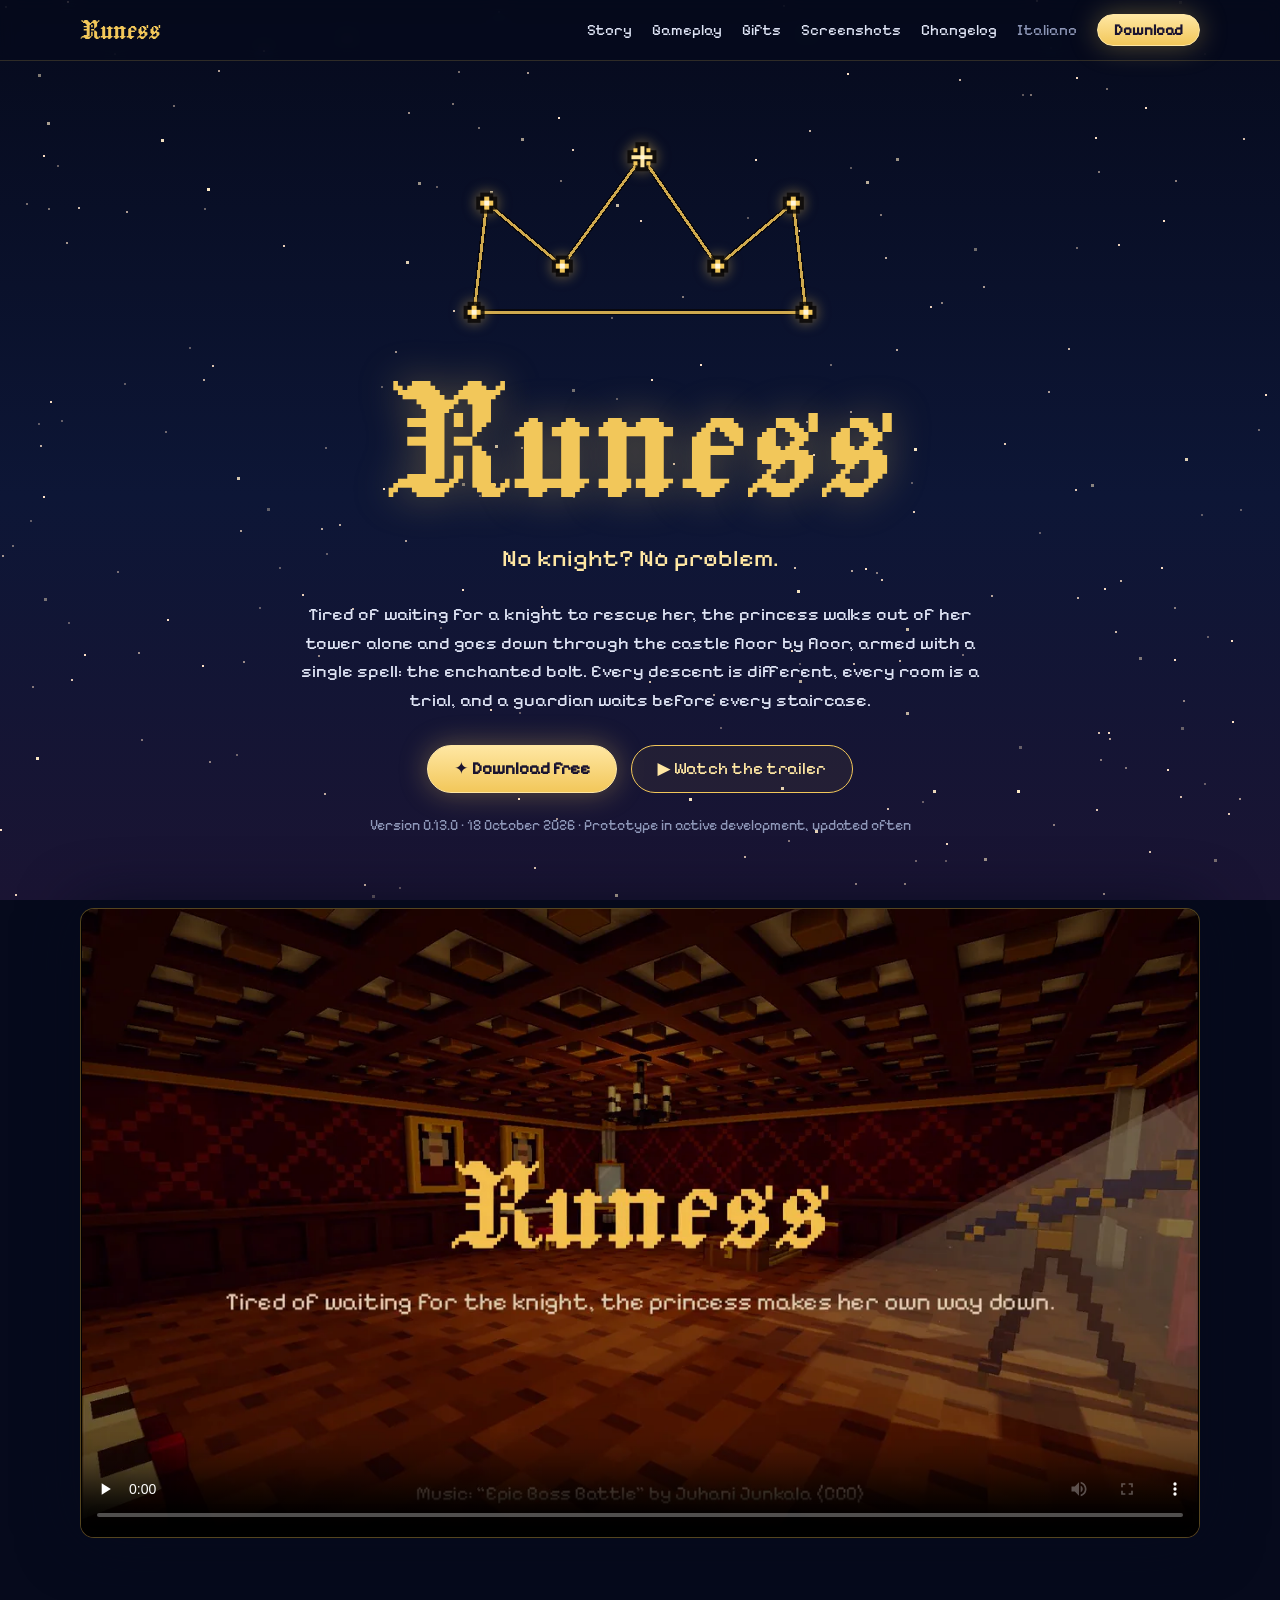
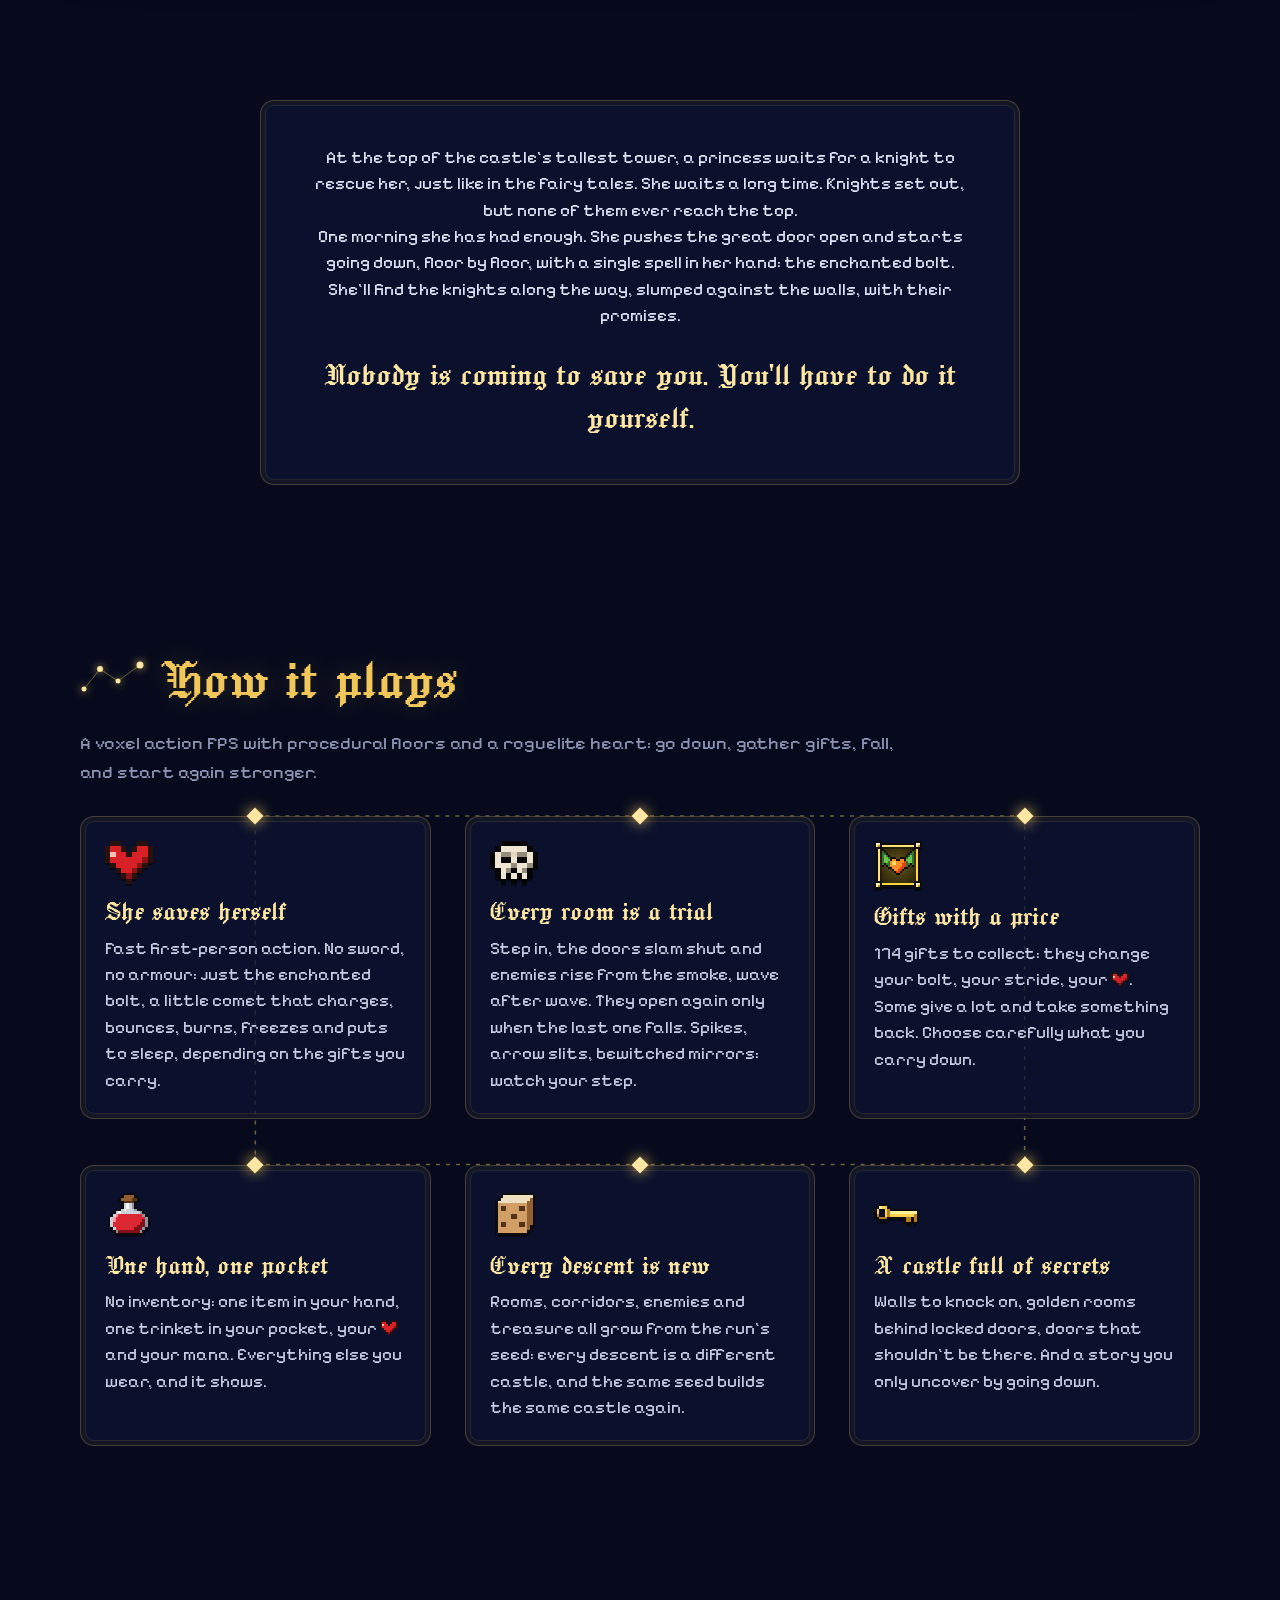
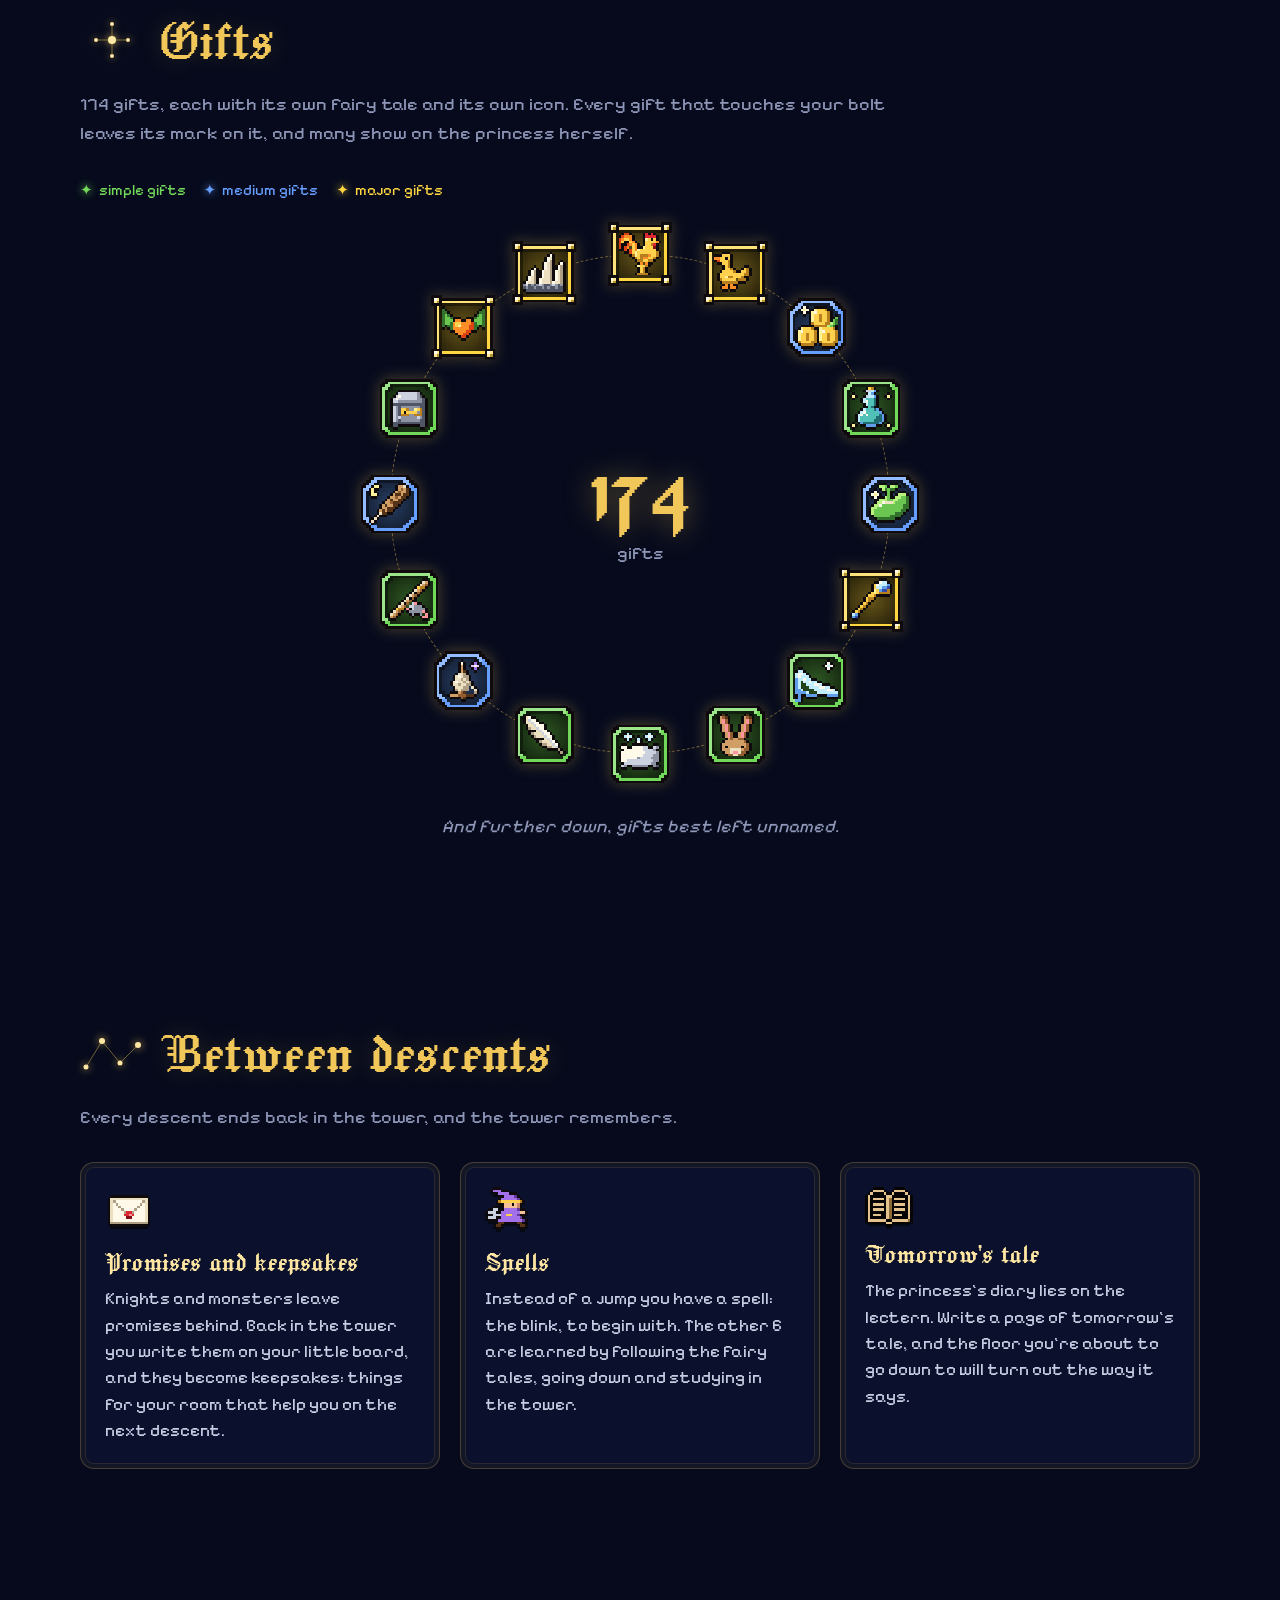
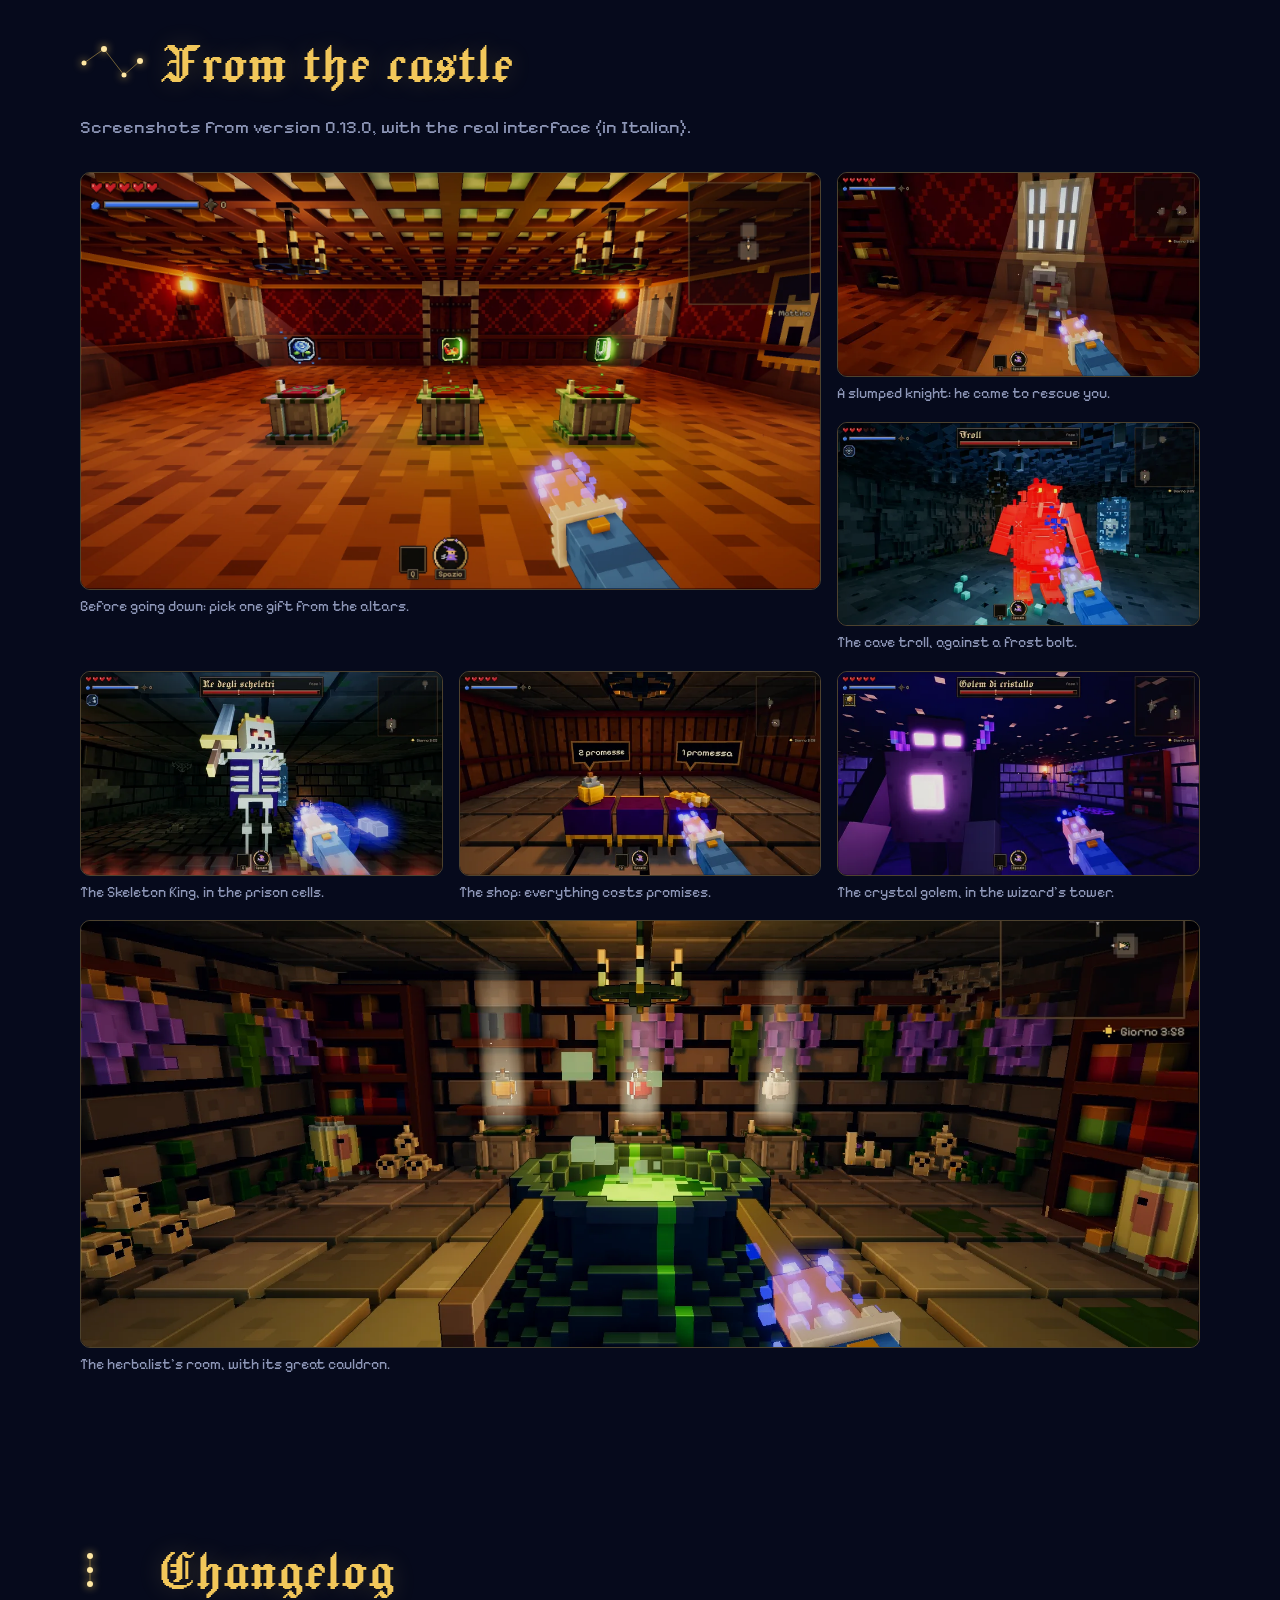
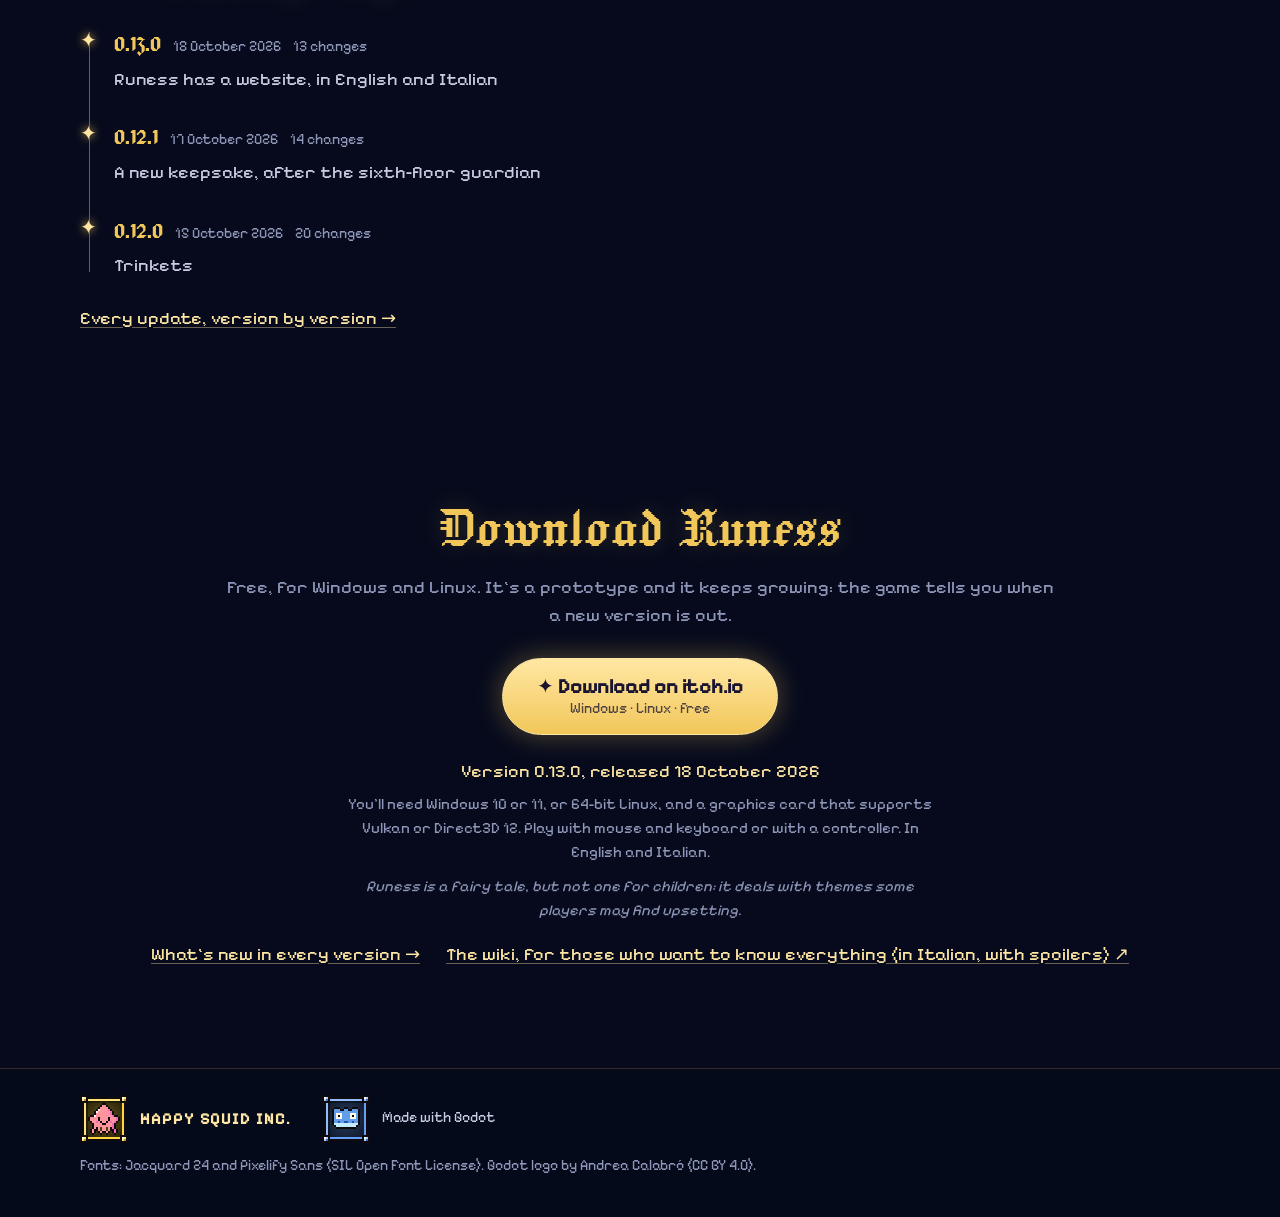
==== commit 03ce4057: "Indirizzi del sito su runess.happysquid.ink Canonical, hreflang, anteprime dei link (og:url, og:imag" ====
--- a/index.html
+++ b/index.html
@@ -5,16 +5,16 @@
 <meta name="viewport" content="width=device-width, initial-scale=1">
 <title>Runess — No knight? No problem.</title>
 <meta name="description" content="A first-person shooter through procedural voxel floors: a princess, tired of waiting for her knight, goes down through the castle alone, armed with an enchanted bolt. Free for Windows and Linux.">
-<link rel="canonical" href="https://yanez86.github.io/runess-site/">
-<link rel="alternate" hreflang="en" href="https://yanez86.github.io/runess-site/">
-<link rel="alternate" hreflang="it" href="https://yanez86.github.io/runess-site/it/">
-<link rel="alternate" hreflang="x-default" href="https://yanez86.github.io/runess-site/">
+<link rel="canonical" href="https://runess.happysquid.ink/">
+<link rel="alternate" hreflang="en" href="https://runess.happysquid.ink/">
+<link rel="alternate" hreflang="it" href="https://runess.happysquid.ink/it/">
+<link rel="alternate" hreflang="x-default" href="https://runess.happysquid.ink/">
 <meta property="og:type" content="website">
 <meta property="og:site_name" content="Runess">
 <meta property="og:title" content="Runess — No knight? No problem.">
 <meta property="og:description" content="A first-person shooter through procedural voxel floors: a princess, tired of waiting for her knight, goes down through the castle alone, armed with an enchanted bolt. Free for Windows and Linux.">
-<meta property="og:url" content="https://yanez86.github.io/runess-site/">
-<meta property="og:image" content="https://yanez86.github.io/runess-site/media/og.jpg">
+<meta property="og:url" content="https://runess.happysquid.ink/">
+<meta property="og:image" content="https://runess.happysquid.ink/media/og.jpg">
 <meta property="og:image:width" content="1200">
 <meta property="og:image:height" content="630">
 <meta name="twitter:card" content="summary_large_image">
